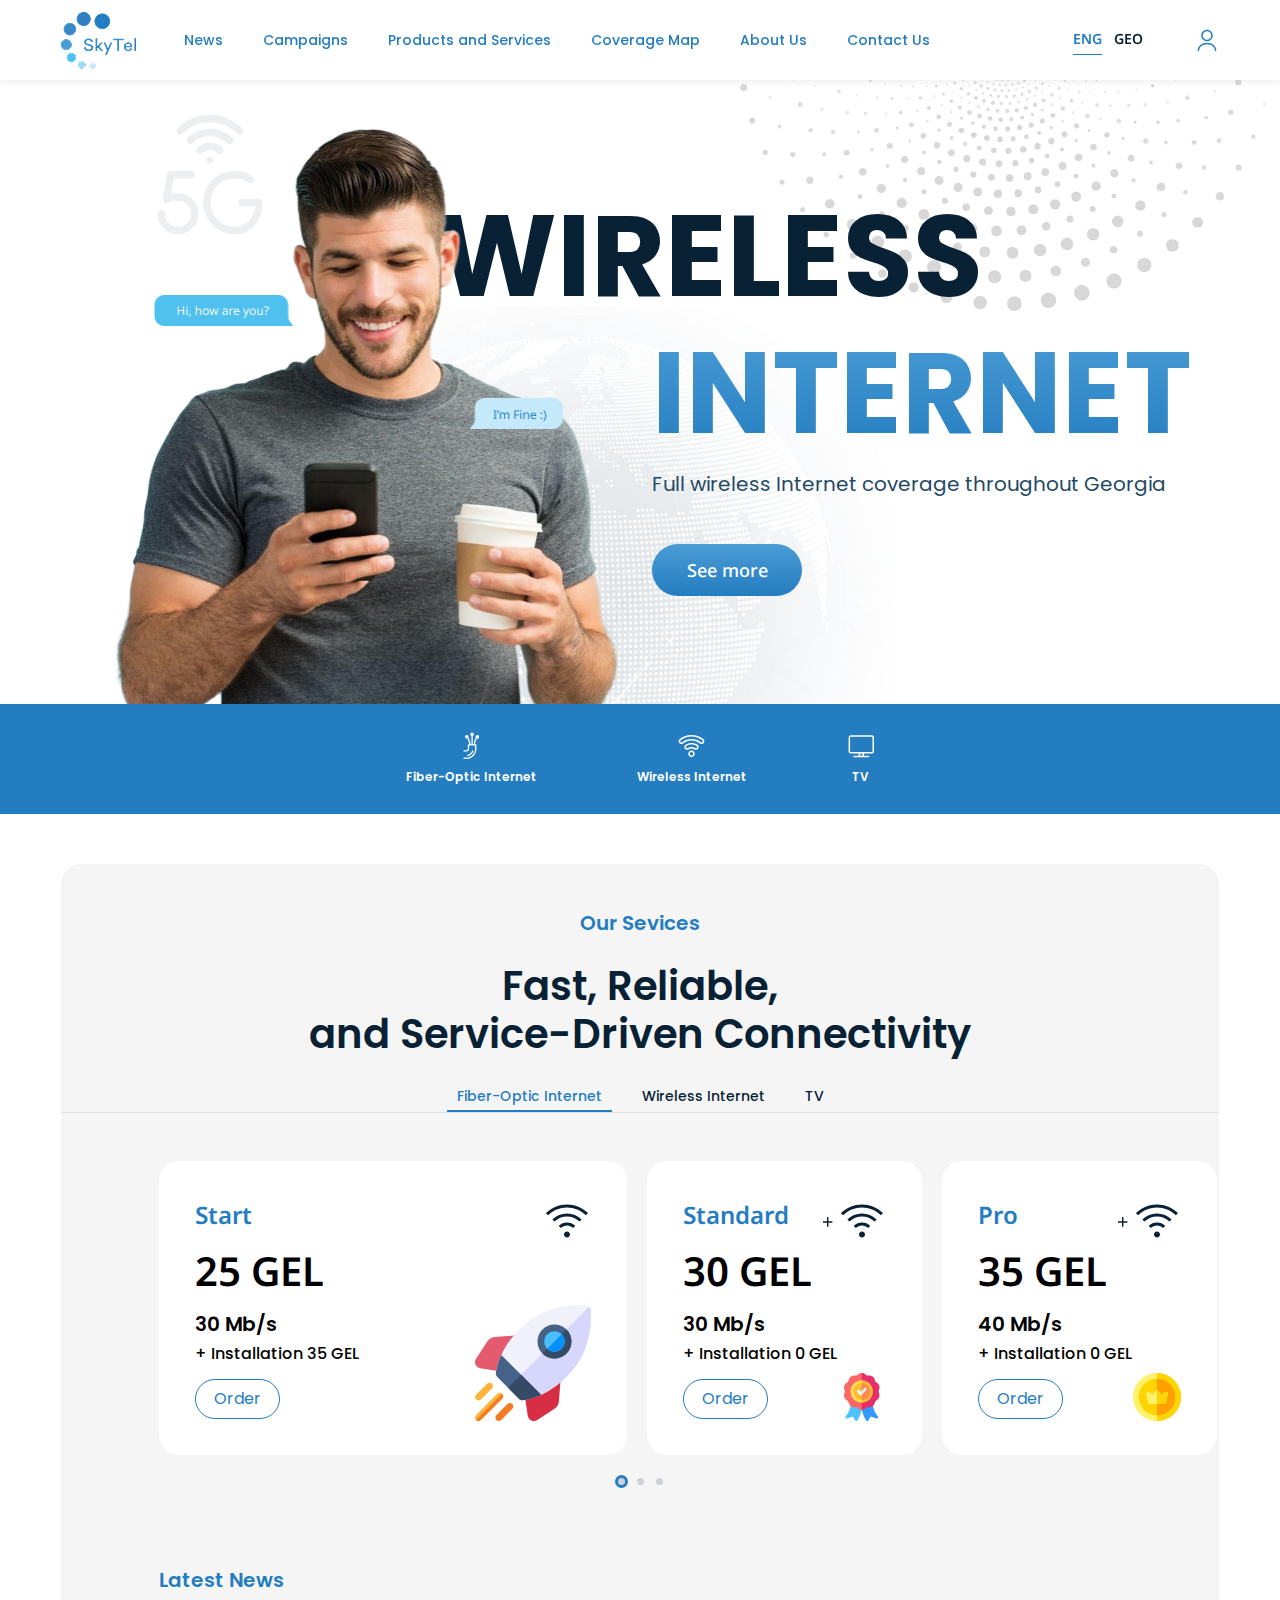
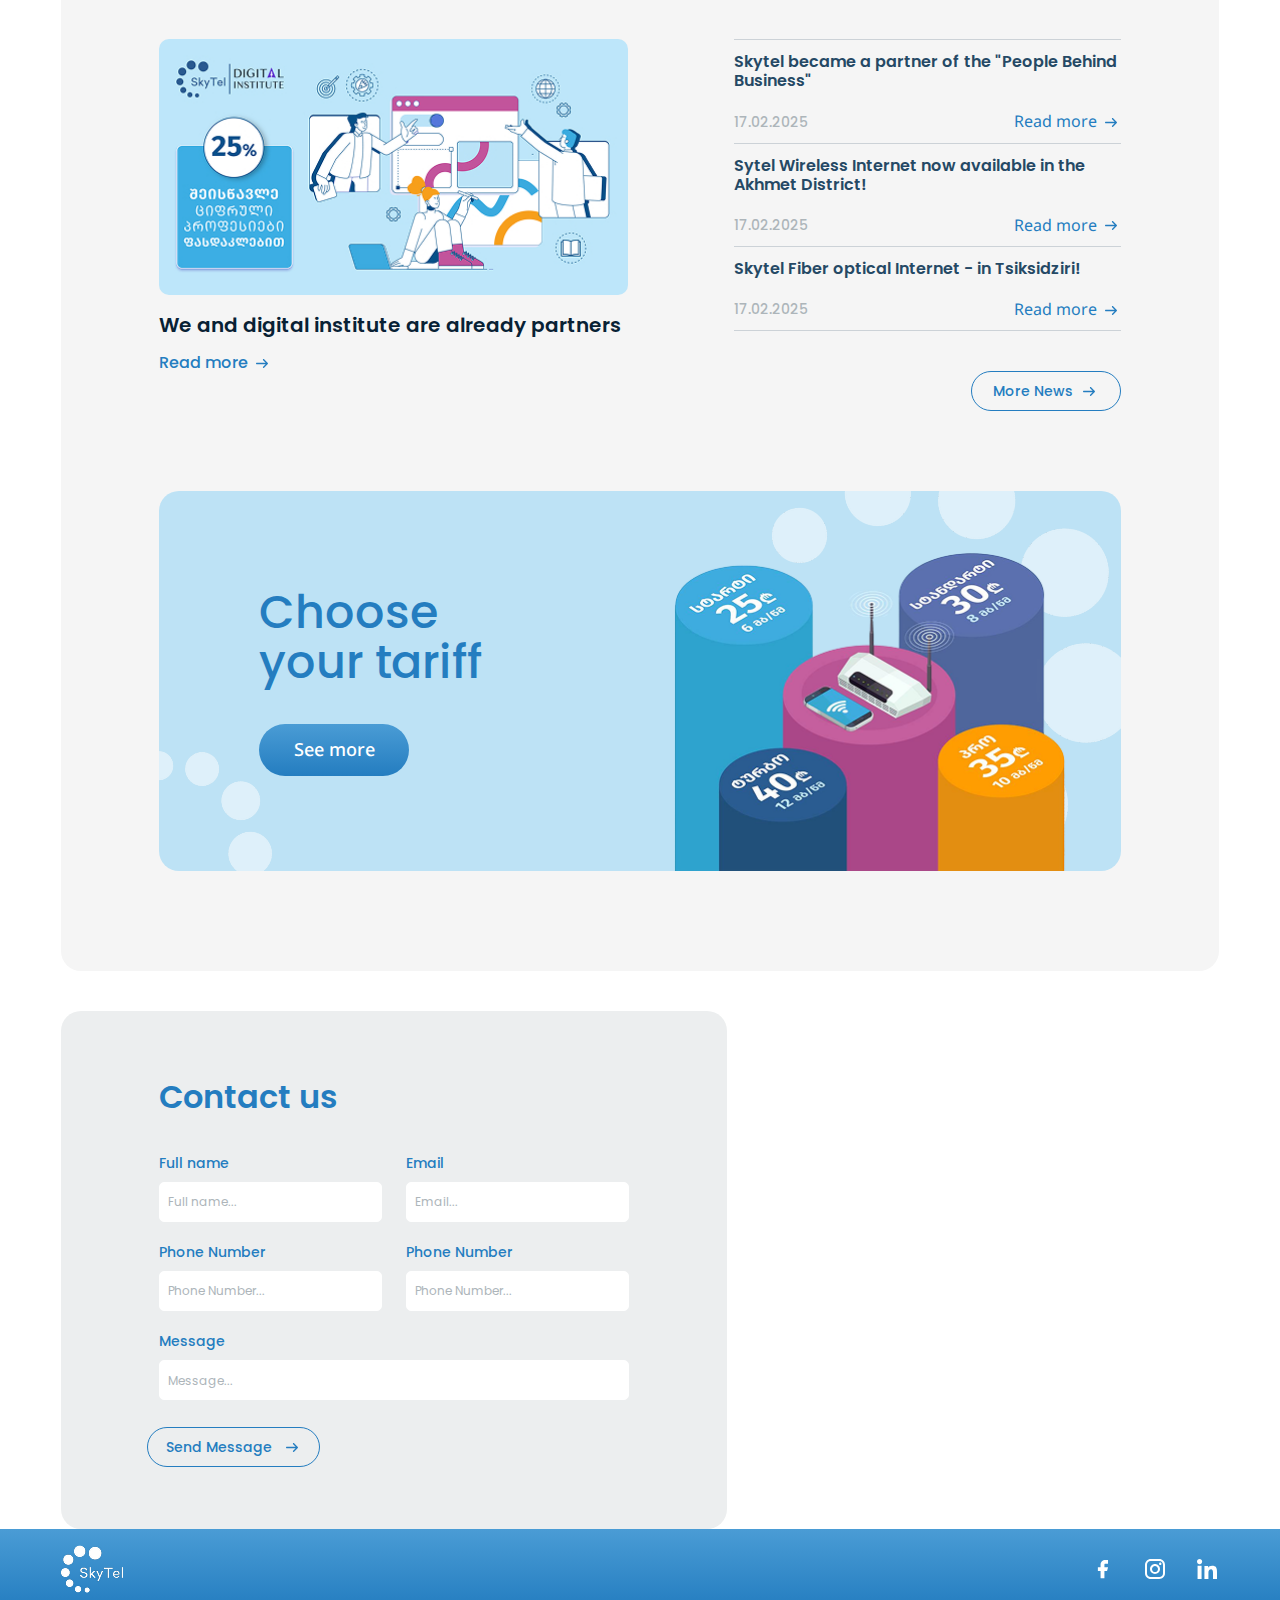
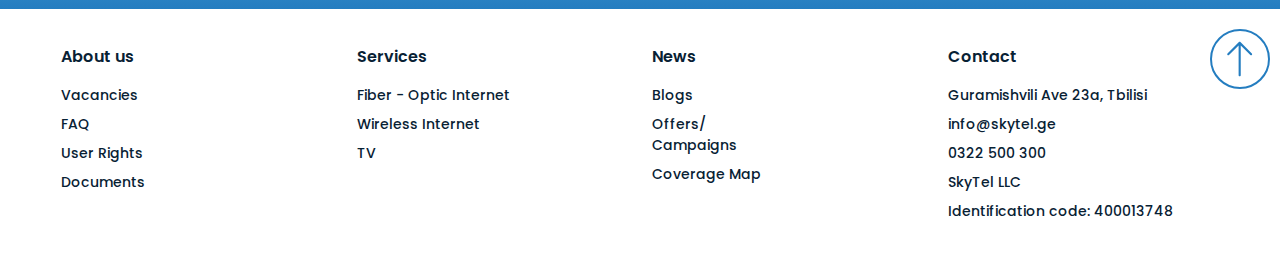
==== index.html @ 708d7d65 "Add files via upload" ====
<!DOCTYPE html>
<html lang="en">

<head>
    <meta charset="UTF-8">
    <meta http-equiv="X-UA-Compatible" content="IE=edge">
    <meta name="viewport" content="width=device-width, initial-scale=1.0">
    <title>Main</title>
    <link rel="icon" type="image/x-icon" href="favicon.png">
    <link rel="stylesheet" href="css/lib/bootstrap.min.css">
    <link rel="stylesheet" href="https://cdn.jsdelivr.net/npm/swiper@11/swiper-bundle.min.css" />
    <link rel="stylesheet" href="css/style.css">
</head>

<body>
    <header class="header">
        <div class="container">
            <div class="row g-0 align-items-center">
                <div class="header__logo">
                    <a href="#">
                        <img src="img/general/logo.png" alt="logo">
                    </a>
                </div>
                <div class="header__nav">
                    <ul>
                        <li><a href="#">News</a></li>
                        <li><a href="#">Campaigns</a></li>
                        <li><a href="#">Products and Services</a></li>
                        <li><a href="#">Coverage Map</a></li>
                        <li><a href="#">About Us</a></li>
                        <li><a href="#">Contact Us</a></li>
                    </ul>
                </div>
                <div class="header__rightsect">

                    <div class="header__language">
                        <ul>
                            <li class="active"><a href="#">ENG</a></li>
                            <li><a href="#">GEO</a></li>
                        </ul>
                    </div>
                    <div class="profile">
                        <button>
                            <img src="img/general/user-icon.svg" alt="">
                        </button>
                    </div>
                    <div class="header__burger">
                        <button class="burger burger2"><span></span></button>
                    </div>
                </div>
            </div>
        </div>
    </header>

    <main class="main">
        <section class="herosect">
            <div class="container">
                <div class="row align-items-center">
                    <div class="col-xl-6">
                        <div class="imgwrap">
                            <img class="el31" src="img/main/heroimg.png" alt="img">
                        </div>
                    </div>
                    <div class="col-xl-6">
                        <div class="herosect__descr">
                            <h1>
                                <span class="darktext">Wireless</span>
                                <span class="bluetext">Internet</span>
                            </h1>

                            <p>
                                Full wireless Internet coverage throughout Georgia
                            </p>
                            <a href="#">
                                See more
                            </a>
                        </div>
                    </div>
                </div>
            </div>

            <img class="el1" src="img/main/hero-bgel1.png" alt="img">
            <img class="el2" src="img/main/hero-bgel2.png" alt="img">
            <!-- <img class="el3" src="img/main/heroimg.png" alt="img"> -->
        </section>

        <div class="bluerowserv">
            <div class="container">
                <div class="d-flex flex-wrap justify-content-center">
                    <div class="bluerowserv__item">
                        <img src="img/main/ic1.svg" alt="icon">
                        <p>
                            Fiber-Optic Internet
                        </p>
                    </div>
                    <div class="bluerowserv__item">
                        <img src="img/main/ic2.svg" alt="icon">
                        <p>
                            Wireless Internet
                        </p>
                    </div>
                    <div class="bluerowserv__item">
                        <img src="img/main/ic3.svg" alt="icon">
                        <p>
                            TV
                        </p>
                    </div>
                </div>
            </div>
        </div>

        <section class="sectgroup">
            <div class="container">
                <div class="greysect">
                    <div class="ourservsect">
                        <div class="ourservsect__header">
                            <p class="sect-subtitle text-center">Our Sevices</p>
                            <h2 class="text-center">
                                Fast, Reliable,<br>
                                and Service-Driven Connectivity
                            </h2>
                        </div>
                        <div class="tabswrapper">
                            <ul class="nav nav-tabs" id="myTab" role="tablist">
                                <li class="nav-item" role="presentation">
                                    <button class="nav-link active" id="fiber-tab" data-bs-toggle="tab"
                                        data-bs-target="#fiber-tab-pane" type="button" role="tab"
                                        aria-controls="fiber-tab-pane" aria-selected="true">Fiber-Optic
                                        Internet</button>
                                </li>
                                <li class="nav-item" role="presentation">
                                    <button class="nav-link" id="wireless-tab" data-bs-toggle="tab"
                                        data-bs-target="#wireless-tab-pane" type="button" role="tab"
                                        aria-controls="wireless-tab-pane" aria-selected="false">Wireless
                                        Internet</button>
                                </li>
                                <li class="nav-item" role="presentation">
                                    <button class="nav-link" id="tv-tab" data-bs-toggle="tab"
                                        data-bs-target="#tv-tab-pane" type="button" role="tab"
                                        aria-controls="tv-tab-pane" aria-selected="false">TV</button>
                                </li>
                            </ul>
                            <div class="tab-content" id="myTabContent">
                                <div class="tab-pane fade show active" id="fiber-tab-pane" role="tabpanel"
                                    aria-labelledby="fiber-tab" tabindex="0">
                                    <div class="swiper mySwiper1 perviewauto">
                                        <div class="swiper-wrapper">
                                            <div class="swiper-slide large">
                                                <a href="#" class="srvslidewrap">
                                                    <p class="tar">Start</p>
                                                    <p class="title">25 GEL</p>
                                                    <p>
                                                        30 Mb/s
                                                        <span>+ Installation 35 GEL</span>
                                                    </p>
                                                    <span class="btn">
                                                        Order
                                                    </span>
                                                    <div class="ictop">
                                                        <img src="img/main/serv1.svg" alt="icon">
                                                    </div>
                                                    <div class="icbot">
                                                        <img src="img/main/serv3.svg" alt="icon">
                                                    </div>
                                                </a>
                                            </div>
                                            <div class="swiper-slide">
                                                <a href="#" class="srvslidewrap">
                                                    <p class="tar">Standard</p>
                                                    <p class="title">30 GEL</p>
                                                    <p>
                                                        30 Mb/s
                                                        <span>+ Installation 0 GEL</span>
                                                    </p>
                                                    <span class="btn">
                                                        Order
                                                    </span>
                                                    <div class="ictop">
                                                        <img src="img/main/serv2.svg" alt="icon">
                                                    </div>
                                                    <div class="icbot">
                                                        <img src="img/main/serv4.svg" alt="icon">
                                                    </div>
                                                </a>
                                            </div>
                                            <div class="swiper-slide">
                                                <a href="#" class="srvslidewrap">
                                                    <p class="tar">Pro</p>
                                                    <p class="title">35 GEL</p>
                                                    <p>
                                                        40 Mb/s
                                                        <span>+ Installation 0 GEL</span>
                                                    </p>
                                                    <span class="btn">
                                                        Order
                                                    </span>
                                                    <div class="ictop">
                                                        <img src="img/main/serv2.svg" alt="icon">
                                                    </div>
                                                    <div class="icbot">
                                                        <img src="img/main/serv5.svg" alt="icon">
                                                    </div>
                                                </a>
                                            </div>
                                            <div class="swiper-slide">
                                                <a href="#" class="srvslidewrap">
                                                    <p class="tar">Standard</p>
                                                    <p class="title">30 GEL</p>
                                                    <p>
                                                        30 Mb/s
                                                        <span>+ Installation 0 GEL</span>
                                                    </p>
                                                    <span class="btn">
                                                        Order
                                                    </span>
                                                    <div class="ictop">
                                                        <img src="img/main/serv2.svg" alt="icon">
                                                    </div>
                                                    <div class="icbot">
                                                        <img src="img/main/serv4.svg" alt="icon">
                                                    </div>
                                                </a>
                                            </div>
                                            <div class="swiper-slide">
                                                <a href="#" class="srvslidewrap">
                                                    <p class="tar">Pro</p>
                                                    <p class="title">35 GEL</p>
                                                    <p>
                                                        40 Mb/s
                                                        <span>+ Installation 0 GEL</span>
                                                    </p>
                                                    <span class="btn">
                                                        Order
                                                    </span>
                                                    <div class="ictop">
                                                        <img src="img/main/serv2.svg" alt="icon">
                                                    </div>
                                                    <div class="icbot">
                                                        <img src="img/main/serv5.svg" alt="icon">
                                                    </div>
                                                </a>
                                            </div>
                                        </div>
                                        <div class="swiper-pagination"></div>
                                    </div>
                                </div>
                                <div class="tab-pane fade" id="wireless-tab-pane" role="tabpanel"
                                    aria-labelledby="wireless-tab" tabindex="0">
                                    <div class="swiper mySwiper1 perviewauto">
                                        <div class="swiper-wrapper">
                                            <div class="swiper-slide large">
                                                <a href="#" class="srvslidewrap">
                                                    <p class="tar">Start</p>
                                                    <p class="title">25 GEL</p>
                                                    <p>
                                                        30 Mb/s
                                                        <span>+ Installation 35 GEL</span>
                                                    </p>
                                                    <span class="btn">
                                                        Order
                                                    </span>
                                                    <div class="ictop">
                                                        <img src="img/main/serv1.svg" alt="icon">
                                                    </div>
                                                    <div class="icbot">
                                                        <img src="img/main/serv3.svg" alt="icon">
                                                    </div>
                                                </a>
                                            </div>
                                            <div class="swiper-slide">
                                                <a href="#" class="srvslidewrap">
                                                    <p class="tar">Standard</p>
                                                    <p class="title">30 GEL</p>
                                                    <p>
                                                        30 Mb/s
                                                        <span>+ Installation 0 GEL</span>
                                                    </p>
                                                    <span class="btn">
                                                        Order
                                                    </span>
                                                    <div class="ictop">
                                                        <img src="img/main/serv2.svg" alt="icon">
                                                    </div>
                                                    <div class="icbot">
                                                        <img src="img/main/serv4.svg" alt="icon">
                                                    </div>
                                                </a>
                                            </div>
                                            <div class="swiper-slide">
                                                <a href="#" class="srvslidewrap">
                                                    <p class="tar">Pro</p>
                                                    <p class="title">35 GEL</p>
                                                    <p>
                                                        40 Mb/s
                                                        <span>+ Installation 0 GEL</span>
                                                    </p>
                                                    <span class="btn">
                                                        Order
                                                    </span>
                                                    <div class="ictop">
                                                        <img src="img/main/serv2.svg" alt="icon">
                                                    </div>
                                                    <div class="icbot">
                                                        <img src="img/main/serv5.svg" alt="icon">
                                                    </div>
                                                </a>
                                            </div>
                                            <div class="swiper-slide">
                                                <a href="#" class="srvslidewrap">
                                                    <p class="tar">Standard</p>
                                                    <p class="title">30 GEL</p>
                                                    <p>
                                                        30 Mb/s
                                                        <span>+ Installation 0 GEL</span>
                                                    </p>
                                                    <span class="btn">
                                                        Order
                                                    </span>
                                                    <div class="ictop">
                                                        <img src="img/main/serv2.svg" alt="icon">
                                                    </div>
                                                    <div class="icbot">
                                                        <img src="img/main/serv4.svg" alt="icon">
                                                    </div>
                                                </a>
                                            </div>
                                            <div class="swiper-slide">
                                                <a href="#" class="srvslidewrap">
                                                    <p class="tar">Pro</p>
                                                    <p class="title">35 GEL</p>
                                                    <p>
                                                        40 Mb/s
                                                        <span>+ Installation 0 GEL</span>
                                                    </p>
                                                    <span class="btn">
                                                        Order
                                                    </span>
                                                    <div class="ictop">
                                                        <img src="img/main/serv2.svg" alt="icon">
                                                    </div>
                                                    <div class="icbot">
                                                        <img src="img/main/serv5.svg" alt="icon">
                                                    </div>
                                                </a>
                                            </div>
                                        </div>
                                        <div class="swiper-pagination"></div>
                                    </div>
                                </div>
                                <div class="tab-pane fade" id="tv-tab-pane" role="tabpanel" aria-labelledby="tv-tab"
                                    tabindex="0">
                                    <div class="swiper mySwiper1 perviewauto">
                                        <div class="swiper-wrapper">
                                            <div class="swiper-slide large">
                                                <a href="#" class="srvslidewrap">
                                                    <p class="tar">Start</p>
                                                    <p class="title">25 GEL</p>
                                                    <p>
                                                        30 Mb/s
                                                        <span>+ Installation 35 GEL</span>
                                                    </p>
                                                    <span class="btn">
                                                        Order
                                                    </span>
                                                    <div class="ictop">
                                                        <img src="img/main/serv1.svg" alt="icon">
                                                    </div>
                                                    <div class="icbot">
                                                        <img src="img/main/serv3.svg" alt="icon">
                                                    </div>
                                                </a>
                                            </div>
                                            <div class="swiper-slide">
                                                <a href="#" class="srvslidewrap">
                                                    <p class="tar">Standard</p>
                                                    <p class="title">30 GEL</p>
                                                    <p>
                                                        30 Mb/s
                                                        <span>+ Installation 0 GEL</span>
                                                    </p>
                                                    <span class="btn">
                                                        Order
                                                    </span>
                                                    <div class="ictop">
                                                        <img src="img/main/serv2.svg" alt="icon">
                                                    </div>
                                                    <div class="icbot">
                                                        <img src="img/main/serv4.svg" alt="icon">
                                                    </div>
                                                </a>
                                            </div>
                                            <div class="swiper-slide">
                                                <a href="#" class="srvslidewrap">
                                                    <p class="tar">Pro</p>
                                                    <p class="title">35 GEL</p>
                                                    <p>
                                                        40 Mb/s
                                                        <span>+ Installation 0 GEL</span>
                                                    </p>
                                                    <span class="btn">
                                                        Order
                                                    </span>
                                                    <div class="ictop">
                                                        <img src="img/main/serv2.svg" alt="icon">
                                                    </div>
                                                    <div class="icbot">
                                                        <img src="img/main/serv5.svg" alt="icon">
                                                    </div>
                                                </a>
                                            </div>
                                            <div class="swiper-slide">
                                                <a href="#" class="srvslidewrap">
                                                    <p class="tar">Standard</p>
                                                    <p class="title">30 GEL</p>
                                                    <p>
                                                        30 Mb/s
                                                        <span>+ Installation 0 GEL</span>
                                                    </p>
                                                    <span class="btn">
                                                        Order
                                                    </span>
                                                    <div class="ictop">
                                                        <img src="img/main/serv2.svg" alt="icon">
                                                    </div>
                                                    <div class="icbot">
                                                        <img src="img/main/serv4.svg" alt="icon">
                                                    </div>
                                                </a>
                                            </div>
                                            <div class="swiper-slide">
                                                <a href="#" class="srvslidewrap">
                                                    <p class="tar">Pro</p>
                                                    <p class="title">35 GEL</p>
                                                    <p>
                                                        40 Mb/s
                                                        <span>+ Installation 0 GEL</span>
                                                    </p>
                                                    <span class="btn">
                                                        Order
                                                    </span>
                                                    <div class="ictop">
                                                        <img src="img/main/serv2.svg" alt="icon">
                                                    </div>
                                                    <div class="icbot">
                                                        <img src="img/main/serv5.svg" alt="icon">
                                                    </div>
                                                </a>
                                            </div>
                                        </div>
                                        <div class="swiper-pagination"></div>
                                    </div>
                                </div>
                            </div>
                        </div>
                    </div>

                    <div class="latest-news">
                        <p class="sect-subtitle">Latest News</p>
                        <div class="row">
                            <div class="col-xl-6">
                                <div class="latnewbig">
                                    <a href="#" class="imgwrap">
                                        <img src="img/main/img1.jpg" alt="img">
                                    </a>
                                    <div class="descr">
                                        <h5>We and digital institute are already partners</h5>
                                        <a href="#">
                                            Read more
                                            <img src="img/main/link-arrow.svg" alt="img">
                                        </a>
                                    </div>
                                </div>
                            </div>
                            <div class="col-xl-5 offset-xl-1">
                                <div class="latnewlist">
                                    <a href="#" class="latnewlist__item">
                                        <h6>
                                            Skytel became a partner of the "People Behind Business"
                                        </h6>
                                        <div class="latnewlist__itembott">
                                            <p>17.02.2025</p>
                                            <span>
                                                Read more
                                                <img src="img/main/link-arrow.svg" alt="img">
                                            </span>
                                        </div>
                                    </a>
                                    <a href="#" class="latnewlist__item">
                                        <h6>
                                            Sytel Wireless Internet now available in the Akhmet District!
                                        </h6>
                                        <div class="latnewlist__itembott">
                                            <p>17.02.2025</p>
                                            <span>
                                                Read more
                                                <img src="img/main/link-arrow.svg" alt="img">
                                            </span>
                                        </div>
                                    </a>
                                    <a href="#" class="latnewlist__item">
                                        <h6>
                                            Skytel Fiber optical Internet - in Tsiksidziri!
                                        </h6>
                                        <div class="latnewlist__itembott">
                                            <p>17.02.2025</p>
                                            <span>
                                                Read more
                                                <img src="img/main/link-arrow.svg" alt="img">
                                            </span>
                                        </div>
                                    </a>
                                </div>
                                <div class="text-end">
                                    <a href="#" class="moremews">
                                        More News
                                        <img src="img/main/link-arrow.svg" alt="img">
                                    </a>
                                </div>
                            </div>
                        </div>
                    </div>

                    <div class="chooseyourtariff">
                        <div class="chooseyourtariff-wrap">
                            <div class="row">
                                <div class="col-xl-6">
                                    <div class="chooseyourtariff__descr">
                                        <h2>
                                            Choose <br>
                                            your tariff
                                        </h2>
                                        <a href="#">See more</a>
                                    </div>
                                </div>
                            </div>


                            <img class="bgel1" src="img/main/bgel1.png" alt="img">
                            <img class="bgel2" src="img/main/bgel2.png" alt="img">
                            <img class="bgel3" src="img/main/img2.png" alt="img">
                        </div>
                    </div>
                </div>
            </div>
        </section>

        <section class="contactsection">
            <div class="container">
                <div class="row">
                    <div class="col-xl-7">
                        <div class="contactsection__form">
                            <p class="title">Contact us</p>
                            <form action="#">
                                <div class="row">
                                    <div class="col-lg-6">
                                        <div class="inputfield">
                                            <label for="name">Full name</label>
                                            <input type="text" placeholder="Full name..." id="name">
                                        </div>
                                    </div>
                                    <div class="col-lg-6">
                                        <div class="inputfield">
                                            <label for="email">Email</label>
                                            <input type="email" placeholder="Email..." id="email">
                                        </div>
                                    </div>
                                    <div class="col-lg-6">
                                        <div class="inputfield">
                                            <label for="tel">Phone Number</label>
                                            <input type="number" placeholder="Phone Number..." id="tel">
                                        </div>
                                    </div>
                                    <div class="col-lg-6">
                                        <div class="inputfield">
                                            <label for="tel1">Phone Number</label>
                                            <input type="number" placeholder="Phone Number..." id="tel1">
                                        </div>
                                    </div>
                                    <div class="col-12">
                                        <div class="inputfield">
                                            <label for="message">Message</label>
                                            <textarea id="message" placeholder="Message..."></textarea>
                                        </div>
                                    </div>
                                    <button type="submit" class="submbtn">
                                        Send Message
                                        <img src="img/main/link-arrow.svg" alt="img">
                                    </button>
                                </div>
                            </form>
                        </div>
                    </div>
                    <div class="col-xl-4 offset-xl-1"></div>
                </div>
            </div>
        </section>
    </main>

    <footer class="footer">
        <div class="footer__topline">
            <div class="container">
                <div class="d-flex">
                    <a href="#" class="footer__logo"><img src="img/general/footer-logo.png" alt="logo"></a>
                    <ul>
                        <li>
                            <a href="#" target="_blank">
                                <svg xmlns="http://www.w3.org/2000/svg" width="24" height="25" viewBox="0 0 24 25"
                                    fill="none">
                                    <path
                                        d="M14.2 2.92969C12.9734 2.92969 11.797 3.41696 10.9296 4.28432C10.0623 5.15167 9.575 6.32806 9.575 7.55469V10.1297H7.1C6.976 10.1297 6.875 10.2297 6.875 10.3547V13.7547C6.875 13.8787 6.975 13.9797 7.1 13.9797H9.575V20.9547C9.575 21.0787 9.675 21.1797 9.8 21.1797H13.2C13.324 21.1797 13.425 21.0797 13.425 20.9547V13.9797H15.922C16.025 13.9797 16.115 13.9097 16.14 13.8097L16.99 10.4097C16.9984 10.3765 16.9991 10.3419 16.992 10.3084C16.985 10.2749 16.9704 10.2435 16.9494 10.2165C16.9283 10.1895 16.9014 10.1676 16.8707 10.1526C16.84 10.1375 16.8062 10.1297 16.772 10.1297H13.425V7.55469C13.425 7.45291 13.445 7.35214 13.484 7.25811C13.5229 7.16408 13.58 7.07864 13.652 7.00668C13.724 6.93471 13.8094 6.87763 13.9034 6.83868C13.9974 6.79973 14.0982 6.77969 14.2 6.77969H16.8C16.924 6.77969 17.025 6.67969 17.025 6.55469V3.15469C17.025 3.03069 16.925 2.92969 16.8 2.92969H14.2Z"
                                        fill="white" />
                                </svg>
                            </a>
                        </li>
                        <li>
                            <a href="#" target="_blank">
                                <svg xmlns="http://www.w3.org/2000/svg" width="24" height="25" viewBox="0 0 24 25"
                                    fill="none">
                                    <path
                                        d="M7.8 2.05469H16.2C19.4 2.05469 22 4.65469 22 7.85469V16.2547C22 17.7929 21.3889 19.2682 20.3012 20.3559C19.2135 21.4436 17.7383 22.0547 16.2 22.0547H7.8C4.6 22.0547 2 19.4547 2 16.2547V7.85469C2 6.31643 2.61107 4.84118 3.69878 3.75347C4.78649 2.66576 6.26174 2.05469 7.8 2.05469ZM7.6 4.05469C6.64522 4.05469 5.72955 4.43397 5.05442 5.1091C4.37928 5.78423 4 6.69991 4 7.65469V16.4547C4 18.4447 5.61 20.0547 7.6 20.0547H16.4C17.3548 20.0547 18.2705 19.6754 18.9456 19.0003C19.6207 18.3251 20 17.4095 20 16.4547V7.65469C20 5.66469 18.39 4.05469 16.4 4.05469H7.6ZM17.25 5.55469C17.5815 5.55469 17.8995 5.68638 18.1339 5.9208C18.3683 6.15522 18.5 6.47317 18.5 6.80469C18.5 7.13621 18.3683 7.45415 18.1339 7.68857C17.8995 7.92299 17.5815 8.05469 17.25 8.05469C16.9185 8.05469 16.6005 7.92299 16.3661 7.68857C16.1317 7.45415 16 7.13621 16 6.80469C16 6.47317 16.1317 6.15522 16.3661 5.9208C16.6005 5.68638 16.9185 5.55469 17.25 5.55469ZM12 7.05469C13.3261 7.05469 14.5979 7.58147 15.5355 8.51915C16.4732 9.45684 17 10.7286 17 12.0547C17 13.3808 16.4732 14.6525 15.5355 15.5902C14.5979 16.5279 13.3261 17.0547 12 17.0547C10.6739 17.0547 9.40215 16.5279 8.46447 15.5902C7.52678 14.6525 7 13.3808 7 12.0547C7 10.7286 7.52678 9.45684 8.46447 8.51915C9.40215 7.58147 10.6739 7.05469 12 7.05469ZM12 9.05469C11.2044 9.05469 10.4413 9.37076 9.87868 9.93337C9.31607 10.496 9 11.259 9 12.0547C9 12.8503 9.31607 13.6134 9.87868 14.176C10.4413 14.7386 11.2044 15.0547 12 15.0547C12.7956 15.0547 13.5587 14.7386 14.1213 14.176C14.6839 13.6134 15 12.8503 15 12.0547C15 11.259 14.6839 10.496 14.1213 9.93337C13.5587 9.37076 12.7956 9.05469 12 9.05469Z"
                                        fill="white" />
                                </svg>
                            </a>
                        </li>
                        <li>
                            <a href="#" target="_blank">
                                <svg xmlns="http://www.w3.org/2000/svg" width="24" height="25" viewBox="0 0 24 25"
                                    fill="none">
                                    <path fill-rule="evenodd" clip-rule="evenodd"
                                        d="M9.429 9.02369H13.143V10.8737C13.678 9.80969 15.05 8.85369 17.111 8.85369C21.062 8.85369 22 10.9717 22 14.8577V22.0547H18V15.7427C18 13.5297 17.465 12.2817 16.103 12.2817C14.214 12.2817 13.429 13.6267 13.429 15.7417V22.0547H9.429V9.02369ZM2.57 21.8847H6.57V8.85369H2.57V21.8847ZM7.143 4.60469C7.14315 4.93996 7.07666 5.27192 6.94739 5.58128C6.81812 5.89063 6.62865 6.1712 6.39 6.40669C6.15064 6.64481 5.86671 6.83343 5.55442 6.96177C5.24214 7.09012 4.90763 7.15567 4.57 7.15469C3.8896 7.15316 3.23691 6.88497 2.752 6.40769C2.5143 6.17133 2.32553 5.89043 2.1965 5.58106C2.06746 5.27168 2.00069 4.9399 2 4.60469C2 3.92769 2.27 3.27969 2.753 2.80169C3.2367 2.32257 3.89018 2.05406 4.571 2.05469C5.253 2.05469 5.907 2.32369 6.39 2.80169C6.873 3.27969 7.143 3.92769 7.143 4.60469Z"
                                        fill="white" />
                                </svg>
                            </a>
                        </li>
                    </ul>
                </div>
            </div>
        </div>
        <div class="footer__content">
            <div class="container">
                <div class="row">
                    <div class="col-lg-3 col-md-3 col-sm-6 col-6">
                        <div class="footer__list">
                            <p class="title">About us</p>
                            <ul>
                                <li><a href="#">Vacancies</a></li>
                                <li><a href="#">FAQ</a></li>
                                <li><a href="#">User Rights</a></li>
                                <li><a href="#">Documents</a></li>
                            </ul>
                        </div>
                    </div>
                    <div class="col-lg-3 col-md-3 col-sm-6 col-6">
                        <div class="footer__list">
                            <p class="title">Services</p>
                            <ul>
                                <li><a href="#">Fiber - Optic Internet</a></li>
                                <li><a href="#">Wireless Internet</a></li>
                                <li><a href="#">TV</a></li>
                            </ul>
                        </div>
                    </div>
                    <div class="col-lg-3 col-md-3 col-sm-6 col-6">
                        <div class="footer__list">
                            <p class="title">News</p>
                            <ul>
                                <li><a href="#">Blogs</a></li>
                                <li><a href="#">Offers/<br>Campaigns</a></li>
                                <li><a href="#">Coverage Map</a></li>
                            </ul>
                        </div>
                    </div>
                    <div class="col-lg-3 col-md-3 col-sm-6 col-6">
                        <div class="footer__list">
                            <p class="title">Contact</p>
                            <ul>
                                <li><a href="#">Guramishvili Ave 23a, Tbilisi</a></li>
                                <li><a href="mailto:info@skytel.ge">info@skytel.ge</a></li>
                                <li><a href="tel:0322 500 300">0322 500 300</a></li>
                                <li>SkyTel LLC</li>
                                <li>Identification code: 400013748</li>
                            </ul>
                        </div>
                    </div>
                </div>
            </div>
        </div>

        <button class="totop">
            <svg xmlns="http://www.w3.org/2000/svg" width="60" height="60" viewBox="0 0 60 60" fill="none">
                <rect x="1" y="1" width="58" height="58" rx="29" fill="white" />
                <rect class="border" x="1" y="1" width="58" height="58" rx="29" stroke="#247DC0" stroke-width="2" />
                <path
                    d="M30.4305 13.0752L41.8658 24.5105C42.2816 24.9262 42.2816 25.6004 41.8658 26.0162C41.45 26.432 40.7759 26.432 40.3601 26.0162L30.7425 16.3986L30.7424 46.1719C30.7424 46.466 30.6233 46.7321 30.4306 46.9248C30.2379 47.1175 29.9717 47.2366 29.6777 47.2367C29.0896 47.2367 28.6129 46.76 28.6129 46.1719L28.613 16.3984L18.9952 26.0162C18.5794 26.432 17.9053 26.432 17.4895 26.0162C17.0737 25.6004 17.0737 24.9263 17.4895 24.5105L28.9248 13.0752C29.3406 12.6594 30.0148 12.6594 30.4305 13.0752Z"
                    fill="#247DC0" />
            </svg>
        </button>
    </footer>
</body>

<script src="js/lib/jquery.js"></script>
<script src="js/lib/bootstrap.min.js"></script>
<script src="https://cdn.jsdelivr.net/npm/swiper@11/swiper-bundle.min.js"></script>
<script src="js/main.js"></script>

</html>
---- css/style.css ----
@import url("https://fonts.googleapis.com/css2?family=Noto+Sans+Georgian:wght@100..900&family=Poppins:ital,wght@0,100;0,200;0,300;0,400;0,500;0,600;0,700;0,800;0,900;1,100;1,200;1,300;1,400;1,500;1,600;1,700;1,800;1,900&display=swap");@media (min-width:1200px){.container{max-width:1182px}}body *{font-family:"Poppins",sans-serif}body{background:#F5F5F5}body.hidden{overflow:hidden}main.main{padding-top:80px}a{text-decoration:none}button{padding:0;background:transparent;border:none}h6{color:#254965;font-size:16px;font-weight:600}h4{font-size:26px;font-weight:500;color:#247DC0}.bluebtn{background:#247DC0;border:1px solid #247DC0;color:#fff;font-weight:500;font-size:16px;font-family:"Noto Sans Georgian",sans-serif;min-height:40px;width:100%;border-radius:30px;display:-webkit-box;display:-ms-flexbox;display:flex;-webkit-box-align:center;-ms-flex-align:center;align-items:center;-webkit-box-pack:center;-ms-flex-pack:center;justify-content:center;text-align:center;-webkit-transition:0.3s;transition:0.3s}.bluebtn:hover{background:#FF6B17;border-color:#FF6B17;color:#fff}.whitebtn{background:#fff;border:1px solid #247DC0;color:#247DC0;font-weight:500;font-size:16px;font-family:"Noto Sans Georgian",sans-serif;min-height:40px;width:100%;border-radius:30px;display:-webkit-box;display:-ms-flexbox;display:flex;-webkit-box-align:center;-ms-flex-align:center;align-items:center;-webkit-box-pack:center;-ms-flex-pack:center;justify-content:center;text-align:center;-webkit-transition:0.3s;transition:0.3s}.whitebtn:hover{color:#fff;background:#247DC0}@media (max-width:575.8px){main.main{padding-top:60px}}input::-webkit-inner-spin-button,input::-webkit-outer-spin-button{-webkit-appearance:none;margin:0}input[type=number]{-moz-appearance:textfield}.herosect{height:624px;background:#fff;position:relative;overflow:hidden;display:-webkit-box;display:-ms-flexbox;display:flex;-webkit-box-align:center;-ms-flex-align:center;align-items:center}.herosect .el1{position:absolute;right:0;top:0;width:46%}.herosect .el2{position:absolute;bottom:0;left:20%;width:50%}.herosect .imgwrap{position:relative;z-index:3;height:624px;display:-webkit-box;display:-ms-flexbox;display:flex;-webkit-box-align:end;-ms-flex-align:end;align-items:flex-end;-webkit-box-pack:end;-ms-flex-pack:end;justify-content:flex-end}.herosect .imgwrap .el31{height:624px}.herosect__descr{position:relative;z-index:2}.herosect__descr h1{font-size:114px;font-weight:700;text-transform:uppercase}.herosect__descr h1 span{display:block}.herosect__descr h1 span.darktext{margin-left:-38%;color:#082134}.herosect__descr h1 span.bluetext{background:-webkit-gradient(linear,left top,left bottom,from(#4A9CD5),to(#247DC0));background:linear-gradient(#4A9CD5,#247DC0);-webkit-background-clip:text;-webkit-text-fill-color:transparent}.herosect__descr p{margin-bottom:45px;font-size:20px;color:#254965}.herosect__descr a{color:#fff;font-size:18px;font-weight:500;line-height:120%;font-family:"Noto Sans Georgian",sans-serif;display:-webkit-inline-box;display:-ms-inline-flexbox;display:inline-flex;-webkit-box-align:center;-ms-flex-align:center;align-items:center;-webkit-box-pack:center;-ms-flex-pack:center;justify-content:center;text-align:center;min-height:52px;border-radius:28px;background:-webkit-gradient(linear,left top,left bottom,from(#4A9CD5),to(#247DC0));background:linear-gradient(#4A9CD5,#247DC0);min-width:150px;padding:5px 10px}.bluerowserv{height:110px;background:#247DC0;display:-webkit-box;display:-ms-flexbox;display:flex;-webkit-box-align:center;-ms-flex-align:center;align-items:center;-webkit-box-pack:center;-ms-flex-pack:center;justify-content:center}.bluerowserv__item{margin:0 50px;text-align:center}.bluerowserv__item img{height:28px;margin-bottom:8px}.bluerowserv__item p{text-align:center;color:#fff;font-size:12px;font-weight:600;color:#fff;margin:0}.sectgroup{padding:50px 0 40px;background:#fff}.greysect{background:#F5F5F5;border-radius:20px;padding:44px 0 100px}.greysect h2{margin-bottom:23px;font-size:40px;font-weight:600;color:#082134}.tabswrapper .nav-tabs{-webkit-box-pack:center;-ms-flex-pack:center;justify-content:center;margin-bottom:48px}.tabswrapper .nav-tabs .nav-link{padding:0;margin:0 10px;border:none;background:transparent;color:#082134;font-size:14px;font-weight:500;padding:5px 10px;position:relative}.tabswrapper .nav-tabs .nav-link:after{content:"";display:block;background:#247DC0;height:2px;width:0;-webkit-transition:0.3s;transition:0.3s;position:absolute;left:0;right:0;margin:0 auto;bottom:0}.tabswrapper .nav-tabs .nav-link.active{color:#247DC0}.tabswrapper .nav-tabs .nav-link.active:after{width:100%}.tabswrapper .nav-tabs .nav-link:hover{color:#247DC0}.sect-subtitle{margin-bottom:24px;color:#247DC0;font-size:20px;font-weight:600}.ourservsect__header{padding:0 20px}.perviewauto .swiper-slide{width:275px}.perviewauto .swiper-slide.large{width:468px}.srvslidewrap{background:#fff;border-radius:20px;display:block;padding:36px;position:relative}.srvslidewrap .tar{margin-bottom:8px;color:#247DC0;font-size:24px;font-weight:600;font-family:"Noto Sans Georgian",sans-serif;padding-right:60px}.srvslidewrap .title{font-family:"Noto Sans Georgian",sans-serif;font-size:40px;font-weight:600;color:#000;margin-bottom:8px}.srvslidewrap p{color:#000;font-size:20px;font-weight:600}.srvslidewrap p span{display:block;margin-top:5px;font-size:16px;font-weight:500;line-height:120%}.srvslidewrap .btn{color:#247DC0;height:40px;width:85px;padding:5px 10px;display:-webkit-box;display:-ms-flexbox;display:flex;-webkit-box-align:center;-ms-flex-align:center;align-items:center;-webkit-box-pack:center;-ms-flex-pack:center;justify-content:center;border-radius:30px;border:1px solid #247DC0}.srvslidewrap .ictop{position:absolute;max-width:64px;top:36px;right:36px}.srvslidewrap .icbot{position:absolute;bottom:34px;right:36px;max-width:48px}.swiper-slide.large .icbot{position:absolute;bottom:34px;right:36px;max-width:116px;width:100%}.swiper-slide.large .srvslidewrap p{padding-right:120px}.mySwiper1{padding-bottom:40px}.swiper-pagination{bottom:0!important;top:initial!important}.swiper-pagination .swiper-pagination-bullet{width:13px;height:13px;background:#CCD2D7;opacity:1;-webkit-transition:0.3s;transition:0.3s;border:3px solid #F5F5F5;margin:0 3px!important}.swiper-pagination .swiper-pagination-bullet.swiper-pagination-bullet-active{width:13px;height:13px;border:3px solid #247DC0}.ourservsect{padding-bottom:20px}.latest-news{padding:50px 98px 80px 98px}.latest-news .sect-subtitle{margin-bottom:44px}.latest-news .moremews{border:1px solid #247DC0;height:40px;display:-webkit-inline-box;display:-ms-inline-flexbox;display:inline-flex;-webkit-box-align:center;-ms-flex-align:center;align-items:center;-webkit-box-pack:center;-ms-flex-pack:center;justify-content:center;margin-top:40px;border-radius:30px;width:150px;color:#247DC0;font-size:14px;font-weight:500}.latest-news .moremews img{margin-left:6px}.latnewbig .imgwrap{display:block;position:relative;overflow:hidden;border-radius:10px;height:256px;margin-bottom:18px}.latnewbig .imgwrap img{width:100%;height:100%;-o-object-fit:cover;object-fit:cover;-o-object-position:50% 50%;object-position:50% 50%}.latnewbig .descr h5{color:#082134;font-size:20px;font-weight:600;margin-bottom:14px}.latnewbig .descr a{color:#247DC0;font-weight:500;font-size:16px;line-height:120%;padding-right:24px;position:relative}.latnewbig .descr a img{width:20px;position:absolute;right:0;top:50%;-webkit-transform:translateY(-50%);transform:translateY(-50%)}.latnewlist__item{display:block;border-top:1px solid #CCD2D7;padding:12px 0 10px}.latnewlist__item:last-child{border-bottom:1px solid #CCD2D7}.latnewlist__item h6{color:#254965;font-size:16px;font-weight:600;margin-bottom:21px}.latnewlist__item .latnewlist__itembott{display:-webkit-box;display:-ms-flexbox;display:flex;-webkit-box-align:center;-ms-flex-align:center;align-items:center;-webkit-box-pack:justify;-ms-flex-pack:justify;justify-content:space-between}.latnewlist__item .latnewlist__itembott p,.latnewlist__item .latnewlist__itembott span{max-width:49%;margin:0}.latnewlist__item .latnewlist__itembott p{color:#ADB5BA;font-size:14px;font-weight:500}.latnewlist__item .latnewlist__itembott span{color:#247DC0;font-size:16px;line-height:120%;font-family:"Noto Sans Georgian",sans-serif;padding-right:24px;position:relative}.latnewlist__item .latnewlist__itembott span img{width:20px;position:absolute;right:0;top:50%;-webkit-transform:translateY(-50%);transform:translateY(-50%)}.chooseyourtariff{padding:0 98px}.chooseyourtariff-wrap{position:relative;overflow:hidden;background:#BDE2F5;height:380px;border-radius:20px}.chooseyourtariff-wrap .bgel1{position:absolute;left:0;bottom:0}.chooseyourtariff-wrap .bgel2{position:absolute;right:0;top:0}.chooseyourtariff-wrap .bgel3{max-width:428px;position:absolute;right:39px;bottom:0}.chooseyourtariff-wrap .row{height:100%;-webkit-box-align:center;-ms-flex-align:center;align-items:center}.chooseyourtariff__descr{padding-left:100px}.chooseyourtariff__descr h2{color:#247DC0;margin-bottom:36px;font-size:46px;line-height:110%;font-weight:500}.chooseyourtariff__descr a{color:#fff;font-size:18px;font-weight:500;line-height:120%;font-family:"Noto Sans Georgian",sans-serif;display:-webkit-inline-box;display:-ms-inline-flexbox;display:inline-flex;-webkit-box-align:center;-ms-flex-align:center;align-items:center;-webkit-box-pack:center;-ms-flex-pack:center;justify-content:center;text-align:center;min-height:52px;border-radius:28px;background:-webkit-gradient(linear,left top,left bottom,from(#4A9CD5),to(#247DC0));background:linear-gradient(#4A9CD5,#247DC0);min-width:150px;padding:5px 10px}.contactsection{background:#fff}.contactsection__form{border-radius:20px;background:#ECEEEF;padding:62px 98px}.contactsection__form .title{margin-bottom:32px;color:#247DC0;font-size:32px;font-weight:600}.inputfield{margin-bottom:20px}.inputfield label{display:block;cursor:pointer;margin-bottom:8px;color:#247DC0;font-size:14px;font-weight:500}.inputfield input,.inputfield textarea{width:100%;height:40px;padding-left:8px;border-radius:5px;background:#fff;border:1px solid #fff;font-size:12px;outline:none}.inputfield input::-webkit-input-placeholder,.inputfield textarea::-webkit-input-placeholder{color:#ADB5BA}.inputfield input::-moz-placeholder,.inputfield textarea::-moz-placeholder{color:#ADB5BA}.inputfield input:-ms-input-placeholder,.inputfield textarea:-ms-input-placeholder{color:#ADB5BA}.inputfield input::-ms-input-placeholder,.inputfield textarea::-ms-input-placeholder{color:#ADB5BA}.inputfield input::placeholder,.inputfield textarea::placeholder{color:#ADB5BA}.inputfield textarea{resize:none;height:40px;padding-top:11px}.submbtn{width:173px;height:40px;display:-webkit-inline-box;display:-ms-inline-flexbox;display:inline-flex;-webkit-box-align:center;-ms-flex-align:center;align-items:center;-webkit-box-pack:center;-ms-flex-pack:center;justify-content:center;color:#247DC0;border:1px solid #247DC0;border-radius:30px;font-size:14px;font-weight:500}.submbtn img{width:20px;margin-left:10px}.userarea-section{padding:40px 0}.offersect{border:1px solid #ECEEEF;border-radius:20px;background:#fff}.offersect__header{min-height:56px;display:-webkit-box;display:-ms-flexbox;display:flex;-webkit-box-align:center;-ms-flex-align:center;align-items:center;padding:5px 32px;border-bottom:1px solid #ECEEEF}.offersect__header h6,.offersect__header p{width:100%;max-width:50%;-webkit-box-flex:0;-ms-flex:0 0 50%;flex:0 0 50%;margin:0}.offersect__header h6{color:#247DC0;font-size:16px;font-weight:600}.offersect__header p{color:#254965;font-size:12px;font-weight:500;text-overflow:ellipsis;overflow:hidden;white-space:nowrap}.offersect__body{padding:32px;display:-webkit-box;display:-ms-flexbox;display:flex;-ms-flex-wrap:wrap;flex-wrap:wrap;-webkit-box-align:center;-ms-flex-align:center;align-items:center}.offersect__body-l{width:100%;max-width:62%;-webkit-box-flex:0;-ms-flex:0 0 62%;flex:0 0 62%}.offersect__body-r{width:100%;max-width:38%;-webkit-box-flex:0;-ms-flex:0 0 38%;flex:0 0 38%}.offer-serv{width:100%;max-width:360px;border-radius:20px;border:1px solid #ADB5BA;margin-bottom:16px;padding:30px;position:relative;display:-webkit-box;display:-ms-flexbox;display:flex;-ms-flex-wrap:wrap;flex-wrap:wrap;-webkit-transition:0.5s;transition:0.5s}.offer-serv:hover{border-color:#FF6B17;-webkit-box-shadow:0 4px 10px rgba(0,0,0,0.1);box-shadow:0 4px 10px rgba(0,0,0,0.1)}.offer-serv .label{display:-webkit-inline-box;display:-ms-inline-flexbox;display:inline-flex;-webkit-box-align:center;-ms-flex-align:center;align-items:center;-webkit-box-pack:center;-ms-flex-pack:center;justify-content:center;min-height:30px;background:#FF6B17;color:#fff;font-size:12px;font-weight:600;padding:6px 14px;position:absolute;left:28px;top:-15px;border-radius:10px}.offer-serv:last-child{margin-bottom:0}.offer-serv .offer-serv__descr{width:100%;max-width:calc(100% - 100px);-webkit-box-flex:0;-ms-flex:0 0 calc(100% - 100px);flex:0 0 calc(100% - 100px)}.offer-serv .offer-serv__descr p{color:#000;margin:0 0 8px 0;font-weight:500;font-family:"Noto Sans Georgian",sans-serif}.offer-serv .offer-serv__descr p span{display:block;font-weight:600;font-size:20px}.offer-serv .offer-serv__descr p.title{margin-bottom:12px;color:#247DC0;font-size:24px;font-weight:600}.offer-serv .offer-serv__descr p:last-child{margin-bottom:0}.offer-serv .offer-serv__icons{width:100%;max-width:100px;-webkit-box-flex:0;-ms-flex:0 0 100px;flex:0 0 100px;display:-webkit-box;display:-ms-flexbox;display:flex;-webkit-box-orient:vertical;-webkit-box-direction:normal;-ms-flex-direction:column;flex-direction:column;-webkit-box-pack:justify;-ms-flex-pack:justify;justify-content:space-between;-webkit-box-align:end;-ms-flex-align:end;align-items:flex-end;padding-bottom:10px}.offer-serv .offer-serv__icons img{max-width:48px;display:inline-block}.offer-serv .offer-serv__icons p{margin:0;text-transform:uppercase;color:#247DC0;font-weight:600}.yourbalance{max-width:230px;text-align:center}.yourbalance h6{margin-bottom:16px}.yourbalance .balancebox{border:15px solid #ECEEEF;width:148px;height:148px;display:-webkit-inline-box;display:-ms-inline-flexbox;display:inline-flex;-webkit-box-align:center;-ms-flex-align:center;align-items:center;-webkit-box-pack:center;-ms-flex-pack:center;justify-content:center;border-radius:50%;margin-bottom:24px}.yourbalance .balancebox h4{margin:0}.yourbalance .balancebox h4 span{display:block;font-size:14px;text-transform:uppercase;line-height:150%}.yourbalance .bluebtn{margin-bottom:8px}.srvlist{display:-webkit-box;display:-ms-flexbox;display:flex;-webkit-box-orient:vertical;-webkit-box-direction:normal;-ms-flex-direction:column;flex-direction:column;-webkit-box-pack:justify;-ms-flex-pack:justify;justify-content:space-between;height:100%}.srv-item{min-height:86px;padding:10px 15px;display:-webkit-box;display:-ms-flexbox;display:flex;-webkit-box-align:center;-ms-flex-align:center;align-items:center;background:#fff;margin-bottom:19px;border-radius:15px;-webkit-transition:0.3s;transition:0.3s;border:1px solid #ECEEEF}.srv-item:last-child{margin-bottom:0}.srv-item:hover{background:#247DC0}.srv-item:hover .descr p{color:#fff}.srv-item:hover .imgwrap svg path{fill:#fff}.srv-item .imgwrap{width:100%;max-width:52px;-webkit-box-flex:0;-ms-flex:0 0 52px;flex:0 0 52px}.srv-item .imgwrap svg path{-webkit-transition:0.3s;transition:0.3s}.srv-item .descr{width:100%;max-width:calc(100% - 52px);-webkit-box-flex:0;-ms-flex:0 0 calc(100% - 52px);flex:0 0 calc(100% - 52px);padding-left:20px}.srv-item .descr .title{margin-bottom:4px;color:#247DC0;font-size:14px;font-weight:500}.srv-item .descr p{margin:0;color:#254965;font-size:14px;line-height:150%;-webkit-transition:0.3s;transition:0.3s}.userar__bottom{margin-top:40px;background:#fff;border:1px solid #ECEEEF;border-radius:20px;min-height:140px}.userar__bottom .linfwrap{padding:34px 32px;display:-webkit-box;display:-ms-flexbox;display:flex;-webkit-box-align:center;-ms-flex-align:center;align-items:center}.userar__bottom .linfwrap>p{width:100%;max-width:34%;-webkit-box-flex:0;-ms-flex:0 0 34%;flex:0 0 34%;margin:0;color:#254965;font-weight:600;font-size:14px}.userar__bottom .linfwrap .botservs{width:100%;max-width:66%;-webkit-box-flex:0;-ms-flex:0 0 66%;flex:0 0 66%;display:-webkit-box;display:-ms-flexbox;display:flex;-webkit-box-align:center;-ms-flex-align:center;align-items:center;-webkit-box-pack:justify;-ms-flex-pack:justify;justify-content:space-between}.userar__bottom .linfwrap .botservs .botserv{text-align:center;max-width:160px}.userar__bottom .linfwrap .botservs .botserv img{height:40px;margin-bottom:8px}.userar__bottom .linfwrap .botservs .botserv p{margin:0;color:#247DC0;font-weight:600;-webkit-transition:0.3s;transition:0.3s}.userar__bottom .linfwrap .botservs .botserv:hover p{color:#FF6B17}.questbox{border-left:1px solid #ECEEEF;padding-left:88px;display:-webkit-box;display:-ms-flexbox;display:flex;-webkit-box-align:center;-ms-flex-align:center;align-items:center;height:100%;position:relative}.questbox .title{margin-bottom:8px;color:#247DC0;font-size:14px;font-weight:500}.questbox p{font-size:12px;margin-bottom:8px;color:#ADB5BA}.questbox a{color:#247DC0;font-size:14px;font-weight:500;-webkit-transition:0.3s;transition:0.3s}.questbox a:hover{color:#FF6B17}.questbox .qimg{position:absolute;left:34px;top:38px}@media (max-width:1199.8px){.offersect__header{padding-left:15px;padding-right:15px}.offersect__body{padding:32px 15px}.offersect__body-l{max-width:55%;-webkit-box-flex:0;-ms-flex:0 0 55%;flex:0 0 55%}.offersect__body-r{max-width:45%;-webkit-box-flex:0;-ms-flex:0 0 45%;flex:0 0 45%;padding-left:20px}.offer-serv .offer-serv__descr p{margin-bottom:5px;font-size:14px}.offer-serv .offer-serv__descr p span{font-size:18px}.offer-serv .offer-serv__descr p.title{margin-bottom:8px}.srv-item{min-height:initial;margin-bottom:10px}}@media (max-width:991.8px){.offersect{margin-bottom:25px}.srvlist{-ms-flex-wrap:wrap;flex-wrap:wrap;-webkit-box-orient:initial;-webkit-box-direction:initial;-ms-flex-direction:initial;flex-direction:initial}.srvlist .srv-item{width:100%;max-width:calc(50% - 5px);-webkit-box-flex:0;-ms-flex:0 0 calc(50% - 5px);flex:0 0 calc(50% - 5px)}.questbox{border-top:1px solid #ECEEEF;border-left:none;padding-top:20px;padding-bottom:20px;padding-left:80px}.questbox .qimg{left:20px;top:20px}.userar__bottom .linfwrap .botservs .botserv p{font-size:14px}.userar__bottom .linfwrap .botservs .botserv{width:100%;max-width:140px}}@media (max-width:575.8px){.offersect__body-l,.offersect__body-r{max-width:100%;-webkit-box-flex:0;-ms-flex:0 0 100%;flex:0 0 100%}.offersect__body-l{margin-bottom:30px}.offersect__body-r{padding-left:0}.yourbalance{max-width:100%}.offer-serv{max-width:100%}.srvlist .srv-item,.userar__bottom .linfwrap .botservs{max-width:100%;-webkit-box-flex:0;-ms-flex:0 0 100%;flex:0 0 100%}.userar__bottom .linfwrap{padding:20px;-ms-flex-wrap:wrap;flex-wrap:wrap}.userar__bottom .linfwrap>p{max-width:100%;-webkit-box-flex:0;-ms-flex:0 0 100%;flex:0 0 100%;margin-bottom:20px}.userar__bottom .linfwrap .botservs{display:block}.userar__bottom .linfwrap .botservs .botserv{max-width:100%;-webkit-box-flex:0;-ms-flex:0 0 100%;flex:0 0 100%;display:-webkit-box;display:-ms-flexbox;display:flex;-ms-flex-wrap:wrap;flex-wrap:wrap;-webkit-box-align:center;-ms-flex-align:center;align-items:center;margin-bottom:15px}.userar__bottom .linfwrap .botservs .botserv:last-child{margin-bottom:0}.userar__bottom .linfwrap .botservs .botserv img{width:100%;max-width:40px;-webkit-box-flex:0;-ms-flex:0 0 40px;flex:0 0 40px;height:auto;margin:0}.userar__bottom .linfwrap .botservs .botserv p{width:100%;max-width:calc(100% - 40px);-webkit-box-flex:0;-ms-flex:0 0 calc(100% - 40px);flex:0 0 calc(100% - 40px);text-align:left;padding-left:30px}}@media (max-width:360.8px){.offer-serv{padding:24px 15px}.offer-serv .offer-serv__descr p.title{font-size:21px}}header.header{height:80px;display:-webkit-box;display:-ms-flexbox;display:flex;-webkit-box-align:center;-ms-flex-align:center;align-items:center;background:#fff;-webkit-box-shadow:0 0 10px rgba(0,0,0,0.1);box-shadow:0 0 10px rgba(0,0,0,0.1);position:fixed;left:0;top:0;width:100%;z-index:23}.header__logo{width:100%;max-width:123px;-webkit-box-flex:0;-ms-flex:0 0 123px;flex:0 0 123px}.header__logo img{max-width:75px;max-height:60px}.header__nav{width:100%;max-width:calc(100% - 269px);-webkit-box-flex:0;-ms-flex:0 0 calc(100% - 269px);flex:0 0 calc(100% - 269px)}.header__nav ul{margin:0;padding:0;list-style-type:none}.header__nav ul li{display:inline-block;vertical-align:middle;margin-right:36px}.header__nav ul li:last-child{margin-right:0}.header__nav ul li a{color:#247DC0;font-size:14px;font-weight:500;-webkit-transition:0.3s;transition:0.3s}.header__nav ul li a:hover{color:#FF6B17}.header__rightsect{width:100%;max-width:146px;-webkit-box-flex:0;-ms-flex:0 0 146px;flex:0 0 146px;display:-webkit-box;display:-ms-flexbox;display:flex;-webkit-box-pack:justify;-ms-flex-pack:justify;justify-content:space-between}.header__rightsect ul{list-style-type:none;margin:0;padding:0;width:70px;display:-webkit-box;display:-ms-flexbox;display:flex;-webkit-box-align:center;-ms-flex-align:center;align-items:center;-webkit-box-pack:justify;-ms-flex-pack:justify;justify-content:space-between}.header__rightsect ul li a{color:#082134;font-size:14px;font-weight:600;font-family:"Noto Sans Georgian",sans-serif;position:relative;-webkit-transition:0.3s;transition:0.3s}.header__rightsect ul li a:after{content:"";display:inline-block;height:1px;width:0;background:#247DC0;bottom:-7px;left:0;position:absolute;-webkit-transition:0.3s;transition:0.3s}.header__rightsect ul li a:hover{color:#FF6B17}.header__rightsect ul li.active a{color:#247DC0}.header__rightsect ul li.active a:after{width:100%}.header__rightsect ul li.active a:hover{color:#247DC0}.header__rightsect .profile button img{width:24px}.header__burger{display:none}@media (max-width:1199.8px){.header__nav ul li{margin-right:16px}.header__logo,.header__rightsect{max-width:120px;-webkit-box-flex:0;-ms-flex:0 0 120px;flex:0 0 120px}.header__nav{max-width:calc(100% - 240px);-webkit-box-flex:0;-ms-flex:0 0 calc(100% - 240px);flex:0 0 calc(100% - 240px)}}@media (max-width:991.8px){.header__burger{display:-webkit-inline-box;display:-ms-inline-flexbox;display:inline-flex;-webkit-box-align:center;-ms-flex-align:center;align-items:center;-webkit-box-pack:center;-ms-flex-pack:center;justify-content:center;width:44px;height:44px;border-radius:50%;vertical-align:middle}button.burger{display:inline-block;position:relative;padding:0;width:32px;height:20px;border:none;background:transparent;cursor:pointer}button.burger:focus{outline:none}button.burger.burger2 span,button.burger.burger2:after,button.burger.burger2:before{width:100%;height:2px;border-radius:100px;position:absolute;display:block;background:#0E4271;right:0}button.burger.burger2:after,button.burger.burger2:before{content:"";-webkit-transition:0.3s width 0.4s;transition:0.3s width 0.4s}button.burger.burger2:after{top:0px;left:0px;margin-top:0px}button.burger.burger2:before{bottom:0px;right:0px;margin-bottom:0px}button.burger.burger2 span{top:50%;margin-top:-1px;-webkit-transition:-webkit-transform 0.3s;transition:-webkit-transform 0.3s;transition:transform 0.3s;transition:transform 0.3s,-webkit-transform 0.3s}button.burger.burger2 span:before{content:"";background:#0E4271;width:100%;height:2px;border-radius:100px;position:absolute;left:0px;-webkit-transition:-webkit-transform 0.3s;transition:-webkit-transform 0.3s;transition:transform 0.3s;transition:transform 0.3s,-webkit-transform 0.3s}button.burger.burger2.on:after{-webkit-transition:all 0.2s;transition:all 0.2s;width:0%;left:0px}button.burger.burger2.on:before{-webkit-transition:all 0.2s;transition:all 0.2s;width:0%;right:0px}button.burger.burger2.on span{-webkit-transform:rotate(45deg);transform:rotate(45deg);-webkit-transition:0.3s -webkit-transform 0.4s;transition:0.3s -webkit-transform 0.4s;transition:0.3s transform 0.4s;transition:0.3s transform 0.4s,0.3s -webkit-transform 0.4s}button.burger.burger2.on span:before{-webkit-transform:rotate(-90deg);transform:rotate(-90deg);-webkit-transition:0.3s -webkit-transform 0.4s;transition:0.3s -webkit-transform 0.4s;transition:0.3s transform 0.4s;transition:0.3s transform 0.4s,0.3s -webkit-transform 0.4s}.header__nav{display:none}.header__rightsect{max-width:calc(100% - 120px);-webkit-box-flex:0;-ms-flex:0 0 calc(100% - 120px);flex:0 0 calc(100% - 120px);-webkit-box-pack:end;-ms-flex-pack:end;justify-content:flex-end;-webkit-box-align:center;-ms-flex-align:center;align-items:center}.header__rightsect ul li a:after{bottom:-2px}.header__rightsect ul{margin-right:20px}.header__rightsect .profile{margin-right:20px}.header__nav{display:block;position:fixed;left:0;bottom:0;width:100%;max-width:100%;height:calc(100vh - 80px);background:#fff;z-index:99;border-top:1px solid #247DC0;padding:40px;overflow:auto;-webkit-transition:0.5s;transition:0.5s;-webkit-transform:translateX(100%);transform:translateX(100%)}.header__nav.show{-webkit-transform:translateX(0);transform:translateX(0)}.header__nav ul li{margin:0 0 15px 0;display:block}.header__nav ul li a{font-size:16px}.footer__list{margin-bottom:30px}}@media (max-width:575.8px){header.header{height:60px}.header__logo img{max-height:44px}.header__nav{height:calc(100vh - 60px);padding:40px 20px}}.footer__topline{min-height:80px;display:-webkit-box;display:-ms-flexbox;display:flex;-webkit-box-align:center;-ms-flex-align:center;align-items:center;-webkit-box-pack:justify;-ms-flex-pack:justify;justify-content:space-between;background:-webkit-gradient(linear,left top,left bottom,from(#4A9CD5),to(#247DC0));background:linear-gradient(to bottom,#4A9CD5,#247DC0)}.footer__topline .d-flex{-webkit-box-pack:justify;-ms-flex-pack:justify;justify-content:space-between;-webkit-box-align:center;-ms-flex-align:center;align-items:center}.footer__topline ul{list-style-type:none;margin:0;padding:0}.footer__topline ul li{display:inline-block;vertical-align:middle;margin-right:24px}.footer__topline ul li:last-child{margin-right:0}.footer__topline ul li a svg{width:24px}.footer__topline ul li a svg path{-webkit-transition:0.3s;transition:0.3s}.footer__topline ul li a:hover svg path{fill:#FF6B17}.footer__topline .footer__logo a{max-width:62px}.footer__content{padding:36px 0 38px;background:#fff}.footer__content .footer__list p.title{margin-bottom:16px;color:#082134;font-size:16px;font-weight:600}.footer__content .footer__list ul{margin:0;padding:0;list-style-type:none}.footer__content .footer__list ul li{margin-bottom:8px;color:#082134;font-size:14px;font-weight:500}.footer__content .footer__list ul li:last-child{margin-bottom:0}.footer__content .footer__list ul li a{color:#082134;font-size:14px;font-weight:500;-webkit-transition:0.3s;transition:0.3s}.footer__content .footer__list ul li a:hover{color:#247DC0}footer.footer{position:relative}.totop{display:inline-block;width:60px;height:60px;position:absolute;right:0;top:116px;right:7%}.totop svg{width:100%}.totop svg path,.totop svg rect{-webkit-transition:0.3s;transition:0.3s}.totop:hover svg path{fill:#FF6B17}.totop:hover svg rect.border{stroke:#FF6B17}@media (max-width:1499.8px){.totop{right:3%}}@media (max-width:1399.8px){.totop{right:10px;top:100px}}@media (max-width:1199.8px){.totop{top:85px}}@media (max-width:991.8px){.totop{width:40px;height:40px}}@media (max-width:575.8px){.footer__content{padding-bottom:10px}.totop svg{height:40px}}
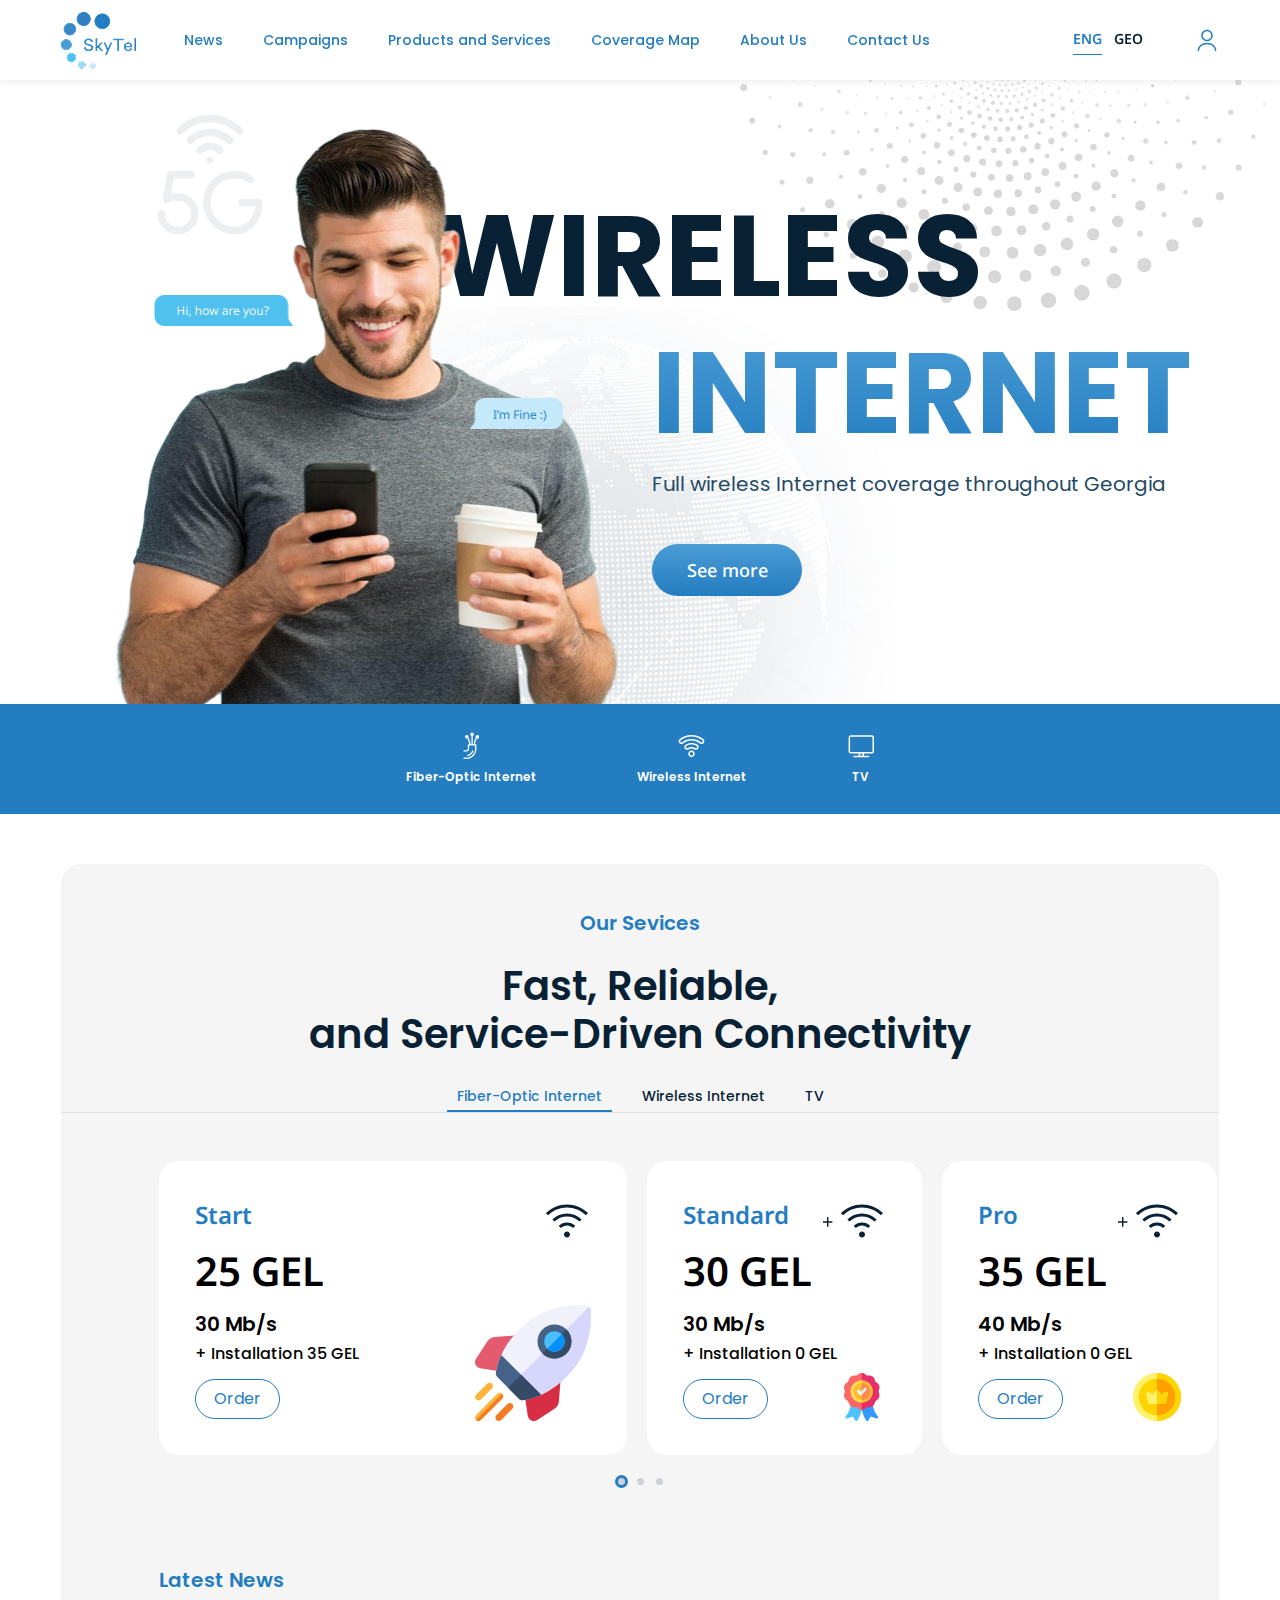
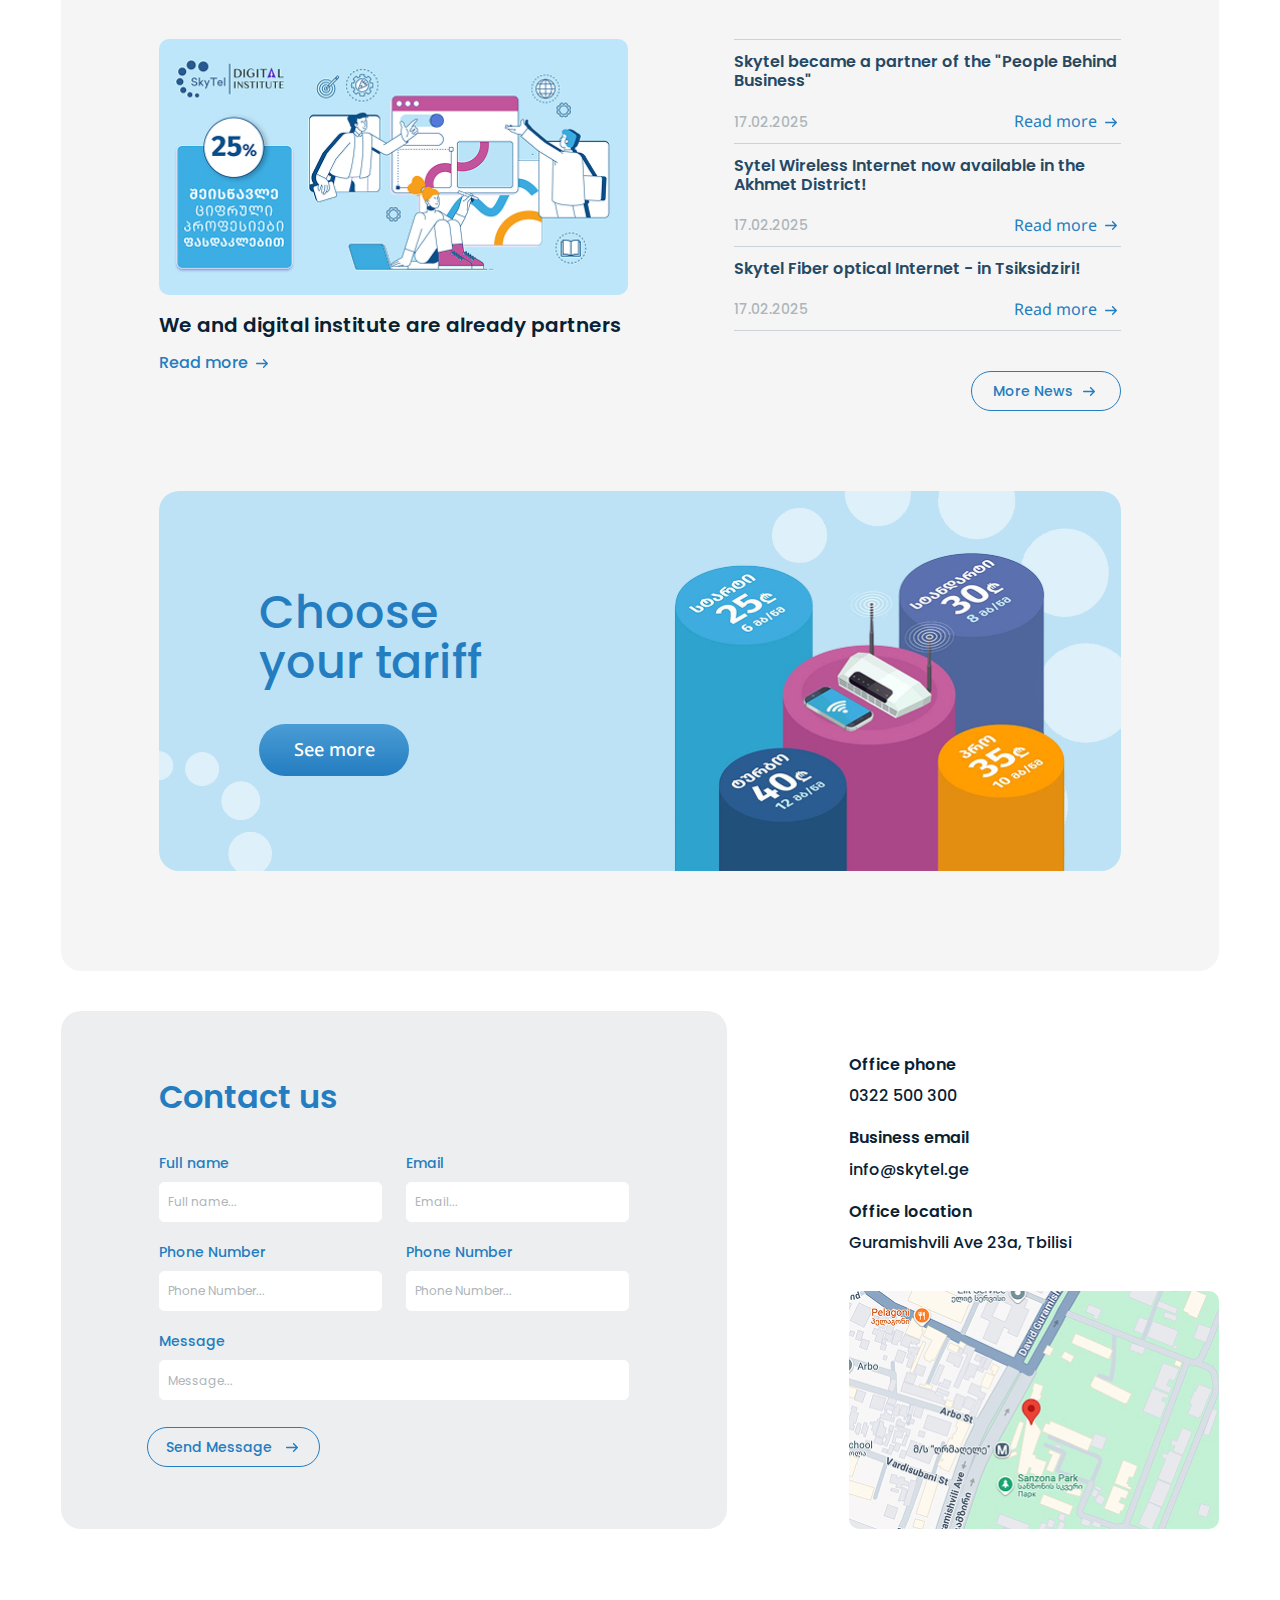
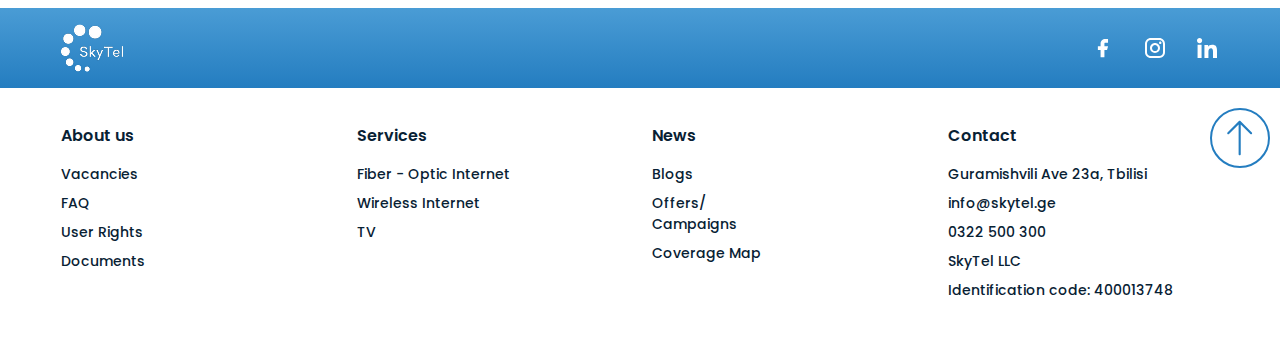
==== commit 230eb6d1: "Add files via upload" ====
--- a/index.html
+++ b/index.html
@@ -61,7 +61,7 @@
                             <img class="el31" src="img/main/heroimg.png" alt="img">
                         </div>
                     </div>
-                    <div class="col-xl-6">
+                    <div class="col-xl-6 offset-xl-0 col-md-6 offset-md-6">
                         <div class="herosect__descr">
                             <h1>
                                 <span class="darktext">Wireless</span>
@@ -457,7 +457,7 @@
                     <div class="latest-news">
                         <p class="sect-subtitle">Latest News</p>
                         <div class="row">
-                            <div class="col-xl-6">
+                            <div class="col-xl-6 col-lg-6">
                                 <div class="latnewbig">
                                     <a href="#" class="imgwrap">
                                         <img src="img/main/img1.jpg" alt="img">
@@ -471,7 +471,7 @@
                                     </div>
                                 </div>
                             </div>
-                            <div class="col-xl-5 offset-xl-1">
+                            <div class="col-xl-5 offset-xl-1  col-lg-6">
                                 <div class="latnewlist">
                                     <a href="#" class="latnewlist__item">
                                         <h6>
@@ -547,30 +547,30 @@
         <section class="contactsection">
             <div class="container">
                 <div class="row">
-                    <div class="col-xl-7">
+                    <div class="col-xl-7 col-lg-6">
                         <div class="contactsection__form">
                             <p class="title">Contact us</p>
                             <form action="#">
                                 <div class="row">
-                                    <div class="col-lg-6">
+                                    <div class="col-md-6">
                                         <div class="inputfield">
                                             <label for="name">Full name</label>
                                             <input type="text" placeholder="Full name..." id="name">
                                         </div>
                                     </div>
-                                    <div class="col-lg-6">
+                                    <div class="col-md-6">
                                         <div class="inputfield">
                                             <label for="email">Email</label>
                                             <input type="email" placeholder="Email..." id="email">
                                         </div>
                                     </div>
-                                    <div class="col-lg-6">
+                                    <div class="col-md-6">
                                         <div class="inputfield">
                                             <label for="tel">Phone Number</label>
                                             <input type="number" placeholder="Phone Number..." id="tel">
                                         </div>
                                     </div>
-                                    <div class="col-lg-6">
+                                    <div class="col-md-6">
                                         <div class="inputfield">
                                             <label for="tel1">Phone Number</label>
                                             <input type="number" placeholder="Phone Number..." id="tel1">
@@ -590,7 +590,35 @@
                             </form>
                         </div>
                     </div>
-                    <div class="col-xl-4 offset-xl-1"></div>
+                    <div class="col-xl-4 col-lg-6 offset-xl-1">
+                        <div class="contactsection__info">
+                            <ul>
+                                <li>
+                                    <p>
+                                        Office phone
+                                    </p>
+                                    <a href="tel:0322500300">0322 500 300</a>
+                                </li>
+                                <li>
+                                    <p>
+                                        Business email
+                                    </p>
+                                    <a href="email:info@skytel.ge">info@skytel.ge</a>
+                                </li>
+                                <li>
+                                    <p>
+                                        Office location
+                                    </p>
+                                    <a href="#">Guramishvili Ave 23a, Tbilisi</a>
+                                </li>
+                            </ul>
+                            <a target="_blank"
+                                href="https://www.google.com/maps/place/23+Guramishvili+Ave,+T'bilisi,+%D0%93%D1%80%D1%83%D0%B7%D1%96%D1%8F/@41.7562241,44.7851005,17z/data=!3m1!4b1!4m5!3m4!1s0x40447281dff32dc9:0xff9ffcb80f3f0368!8m2!3d41.7562201!4d44.7876754?entry=ttu&g_ep=EgoyMDI1MDMxMi4wIKXMDSoASAFQAw%3D%3D"
+                                class="contactsection__map">
+                                <img src="img/main/map.jpg" alt="img">
+                            </a>
+                        </div>
+                    </div>
                 </div>
             </div>
         </section>
--- a/css/style.css
+++ b/css/style.css
@@ -1 +1 @@
-@import url("https://fonts.googleapis.com/css2?family=Noto+Sans+Georgian:wght@100..900&family=Poppins:ital,wght@0,100;0,200;0,300;0,400;0,500;0,600;0,700;0,800;0,900;1,100;1,200;1,300;1,400;1,500;1,600;1,700;1,800;1,900&display=swap");@media (min-width:1200px){.container{max-width:1182px}}body *{font-family:"Poppins",sans-serif}body{background:#F5F5F5}body.hidden{overflow:hidden}main.main{padding-top:80px}a{text-decoration:none}button{padding:0;background:transparent;border:none}h6{color:#254965;font-size:16px;font-weight:600}h4{font-size:26px;font-weight:500;color:#247DC0}.bluebtn{background:#247DC0;border:1px solid #247DC0;color:#fff;font-weight:500;font-size:16px;font-family:"Noto Sans Georgian",sans-serif;min-height:40px;width:100%;border-radius:30px;display:-webkit-box;display:-ms-flexbox;display:flex;-webkit-box-align:center;-ms-flex-align:center;align-items:center;-webkit-box-pack:center;-ms-flex-pack:center;justify-content:center;text-align:center;-webkit-transition:0.3s;transition:0.3s}.bluebtn:hover{background:#FF6B17;border-color:#FF6B17;color:#fff}.whitebtn{background:#fff;border:1px solid #247DC0;color:#247DC0;font-weight:500;font-size:16px;font-family:"Noto Sans Georgian",sans-serif;min-height:40px;width:100%;border-radius:30px;display:-webkit-box;display:-ms-flexbox;display:flex;-webkit-box-align:center;-ms-flex-align:center;align-items:center;-webkit-box-pack:center;-ms-flex-pack:center;justify-content:center;text-align:center;-webkit-transition:0.3s;transition:0.3s}.whitebtn:hover{color:#fff;background:#247DC0}@media (max-width:575.8px){main.main{padding-top:60px}}input::-webkit-inner-spin-button,input::-webkit-outer-spin-button{-webkit-appearance:none;margin:0}input[type=number]{-moz-appearance:textfield}.herosect{height:624px;background:#fff;position:relative;overflow:hidden;display:-webkit-box;display:-ms-flexbox;display:flex;-webkit-box-align:center;-ms-flex-align:center;align-items:center}.herosect .el1{position:absolute;right:0;top:0;width:46%}.herosect .el2{position:absolute;bottom:0;left:20%;width:50%}.herosect .imgwrap{position:relative;z-index:3;height:624px;display:-webkit-box;display:-ms-flexbox;display:flex;-webkit-box-align:end;-ms-flex-align:end;align-items:flex-end;-webkit-box-pack:end;-ms-flex-pack:end;justify-content:flex-end}.herosect .imgwrap .el31{height:624px}.herosect__descr{position:relative;z-index:2}.herosect__descr h1{font-size:114px;font-weight:700;text-transform:uppercase}.herosect__descr h1 span{display:block}.herosect__descr h1 span.darktext{margin-left:-38%;color:#082134}.herosect__descr h1 span.bluetext{background:-webkit-gradient(linear,left top,left bottom,from(#4A9CD5),to(#247DC0));background:linear-gradient(#4A9CD5,#247DC0);-webkit-background-clip:text;-webkit-text-fill-color:transparent}.herosect__descr p{margin-bottom:45px;font-size:20px;color:#254965}.herosect__descr a{color:#fff;font-size:18px;font-weight:500;line-height:120%;font-family:"Noto Sans Georgian",sans-serif;display:-webkit-inline-box;display:-ms-inline-flexbox;display:inline-flex;-webkit-box-align:center;-ms-flex-align:center;align-items:center;-webkit-box-pack:center;-ms-flex-pack:center;justify-content:center;text-align:center;min-height:52px;border-radius:28px;background:-webkit-gradient(linear,left top,left bottom,from(#4A9CD5),to(#247DC0));background:linear-gradient(#4A9CD5,#247DC0);min-width:150px;padding:5px 10px}.bluerowserv{height:110px;background:#247DC0;display:-webkit-box;display:-ms-flexbox;display:flex;-webkit-box-align:center;-ms-flex-align:center;align-items:center;-webkit-box-pack:center;-ms-flex-pack:center;justify-content:center}.bluerowserv__item{margin:0 50px;text-align:center}.bluerowserv__item img{height:28px;margin-bottom:8px}.bluerowserv__item p{text-align:center;color:#fff;font-size:12px;font-weight:600;color:#fff;margin:0}.sectgroup{padding:50px 0 40px;background:#fff}.greysect{background:#F5F5F5;border-radius:20px;padding:44px 0 100px}.greysect h2{margin-bottom:23px;font-size:40px;font-weight:600;color:#082134}.tabswrapper .nav-tabs{-webkit-box-pack:center;-ms-flex-pack:center;justify-content:center;margin-bottom:48px}.tabswrapper .nav-tabs .nav-link{padding:0;margin:0 10px;border:none;background:transparent;color:#082134;font-size:14px;font-weight:500;padding:5px 10px;position:relative}.tabswrapper .nav-tabs .nav-link:after{content:"";display:block;background:#247DC0;height:2px;width:0;-webkit-transition:0.3s;transition:0.3s;position:absolute;left:0;right:0;margin:0 auto;bottom:0}.tabswrapper .nav-tabs .nav-link.active{color:#247DC0}.tabswrapper .nav-tabs .nav-link.active:after{width:100%}.tabswrapper .nav-tabs .nav-link:hover{color:#247DC0}.sect-subtitle{margin-bottom:24px;color:#247DC0;font-size:20px;font-weight:600}.ourservsect__header{padding:0 20px}.perviewauto .swiper-slide{width:275px}.perviewauto .swiper-slide.large{width:468px}.srvslidewrap{background:#fff;border-radius:20px;display:block;padding:36px;position:relative}.srvslidewrap .tar{margin-bottom:8px;color:#247DC0;font-size:24px;font-weight:600;font-family:"Noto Sans Georgian",sans-serif;padding-right:60px}.srvslidewrap .title{font-family:"Noto Sans Georgian",sans-serif;font-size:40px;font-weight:600;color:#000;margin-bottom:8px}.srvslidewrap p{color:#000;font-size:20px;font-weight:600}.srvslidewrap p span{display:block;margin-top:5px;font-size:16px;font-weight:500;line-height:120%}.srvslidewrap .btn{color:#247DC0;height:40px;width:85px;padding:5px 10px;display:-webkit-box;display:-ms-flexbox;display:flex;-webkit-box-align:center;-ms-flex-align:center;align-items:center;-webkit-box-pack:center;-ms-flex-pack:center;justify-content:center;border-radius:30px;border:1px solid #247DC0}.srvslidewrap .ictop{position:absolute;max-width:64px;top:36px;right:36px}.srvslidewrap .icbot{position:absolute;bottom:34px;right:36px;max-width:48px}.swiper-slide.large .icbot{position:absolute;bottom:34px;right:36px;max-width:116px;width:100%}.swiper-slide.large .srvslidewrap p{padding-right:120px}.mySwiper1{padding-bottom:40px}.swiper-pagination{bottom:0!important;top:initial!important}.swiper-pagination .swiper-pagination-bullet{width:13px;height:13px;background:#CCD2D7;opacity:1;-webkit-transition:0.3s;transition:0.3s;border:3px solid #F5F5F5;margin:0 3px!important}.swiper-pagination .swiper-pagination-bullet.swiper-pagination-bullet-active{width:13px;height:13px;border:3px solid #247DC0}.ourservsect{padding-bottom:20px}.latest-news{padding:50px 98px 80px 98px}.latest-news .sect-subtitle{margin-bottom:44px}.latest-news .moremews{border:1px solid #247DC0;height:40px;display:-webkit-inline-box;display:-ms-inline-flexbox;display:inline-flex;-webkit-box-align:center;-ms-flex-align:center;align-items:center;-webkit-box-pack:center;-ms-flex-pack:center;justify-content:center;margin-top:40px;border-radius:30px;width:150px;color:#247DC0;font-size:14px;font-weight:500}.latest-news .moremews img{margin-left:6px}.latnewbig .imgwrap{display:block;position:relative;overflow:hidden;border-radius:10px;height:256px;margin-bottom:18px}.latnewbig .imgwrap img{width:100%;height:100%;-o-object-fit:cover;object-fit:cover;-o-object-position:50% 50%;object-position:50% 50%}.latnewbig .descr h5{color:#082134;font-size:20px;font-weight:600;margin-bottom:14px}.latnewbig .descr a{color:#247DC0;font-weight:500;font-size:16px;line-height:120%;padding-right:24px;position:relative}.latnewbig .descr a img{width:20px;position:absolute;right:0;top:50%;-webkit-transform:translateY(-50%);transform:translateY(-50%)}.latnewlist__item{display:block;border-top:1px solid #CCD2D7;padding:12px 0 10px}.latnewlist__item:last-child{border-bottom:1px solid #CCD2D7}.latnewlist__item h6{color:#254965;font-size:16px;font-weight:600;margin-bottom:21px}.latnewlist__item .latnewlist__itembott{display:-webkit-box;display:-ms-flexbox;display:flex;-webkit-box-align:center;-ms-flex-align:center;align-items:center;-webkit-box-pack:justify;-ms-flex-pack:justify;justify-content:space-between}.latnewlist__item .latnewlist__itembott p,.latnewlist__item .latnewlist__itembott span{max-width:49%;margin:0}.latnewlist__item .latnewlist__itembott p{color:#ADB5BA;font-size:14px;font-weight:500}.latnewlist__item .latnewlist__itembott span{color:#247DC0;font-size:16px;line-height:120%;font-family:"Noto Sans Georgian",sans-serif;padding-right:24px;position:relative}.latnewlist__item .latnewlist__itembott span img{width:20px;position:absolute;right:0;top:50%;-webkit-transform:translateY(-50%);transform:translateY(-50%)}.chooseyourtariff{padding:0 98px}.chooseyourtariff-wrap{position:relative;overflow:hidden;background:#BDE2F5;height:380px;border-radius:20px}.chooseyourtariff-wrap .bgel1{position:absolute;left:0;bottom:0}.chooseyourtariff-wrap .bgel2{position:absolute;right:0;top:0}.chooseyourtariff-wrap .bgel3{max-width:428px;position:absolute;right:39px;bottom:0}.chooseyourtariff-wrap .row{height:100%;-webkit-box-align:center;-ms-flex-align:center;align-items:center}.chooseyourtariff__descr{padding-left:100px}.chooseyourtariff__descr h2{color:#247DC0;margin-bottom:36px;font-size:46px;line-height:110%;font-weight:500}.chooseyourtariff__descr a{color:#fff;font-size:18px;font-weight:500;line-height:120%;font-family:"Noto Sans Georgian",sans-serif;display:-webkit-inline-box;display:-ms-inline-flexbox;display:inline-flex;-webkit-box-align:center;-ms-flex-align:center;align-items:center;-webkit-box-pack:center;-ms-flex-pack:center;justify-content:center;text-align:center;min-height:52px;border-radius:28px;background:-webkit-gradient(linear,left top,left bottom,from(#4A9CD5),to(#247DC0));background:linear-gradient(#4A9CD5,#247DC0);min-width:150px;padding:5px 10px}.contactsection{background:#fff}.contactsection__form{border-radius:20px;background:#ECEEEF;padding:62px 98px}.contactsection__form .title{margin-bottom:32px;color:#247DC0;font-size:32px;font-weight:600}.inputfield{margin-bottom:20px}.inputfield label{display:block;cursor:pointer;margin-bottom:8px;color:#247DC0;font-size:14px;font-weight:500}.inputfield input,.inputfield textarea{width:100%;height:40px;padding-left:8px;border-radius:5px;background:#fff;border:1px solid #fff;font-size:12px;outline:none}.inputfield input::-webkit-input-placeholder,.inputfield textarea::-webkit-input-placeholder{color:#ADB5BA}.inputfield input::-moz-placeholder,.inputfield textarea::-moz-placeholder{color:#ADB5BA}.inputfield input:-ms-input-placeholder,.inputfield textarea:-ms-input-placeholder{color:#ADB5BA}.inputfield input::-ms-input-placeholder,.inputfield textarea::-ms-input-placeholder{color:#ADB5BA}.inputfield input::placeholder,.inputfield textarea::placeholder{color:#ADB5BA}.inputfield textarea{resize:none;height:40px;padding-top:11px}.submbtn{width:173px;height:40px;display:-webkit-inline-box;display:-ms-inline-flexbox;display:inline-flex;-webkit-box-align:center;-ms-flex-align:center;align-items:center;-webkit-box-pack:center;-ms-flex-pack:center;justify-content:center;color:#247DC0;border:1px solid #247DC0;border-radius:30px;font-size:14px;font-weight:500}.submbtn img{width:20px;margin-left:10px}.userarea-section{padding:40px 0}.offersect{border:1px solid #ECEEEF;border-radius:20px;background:#fff}.offersect__header{min-height:56px;display:-webkit-box;display:-ms-flexbox;display:flex;-webkit-box-align:center;-ms-flex-align:center;align-items:center;padding:5px 32px;border-bottom:1px solid #ECEEEF}.offersect__header h6,.offersect__header p{width:100%;max-width:50%;-webkit-box-flex:0;-ms-flex:0 0 50%;flex:0 0 50%;margin:0}.offersect__header h6{color:#247DC0;font-size:16px;font-weight:600}.offersect__header p{color:#254965;font-size:12px;font-weight:500;text-overflow:ellipsis;overflow:hidden;white-space:nowrap}.offersect__body{padding:32px;display:-webkit-box;display:-ms-flexbox;display:flex;-ms-flex-wrap:wrap;flex-wrap:wrap;-webkit-box-align:center;-ms-flex-align:center;align-items:center}.offersect__body-l{width:100%;max-width:62%;-webkit-box-flex:0;-ms-flex:0 0 62%;flex:0 0 62%}.offersect__body-r{width:100%;max-width:38%;-webkit-box-flex:0;-ms-flex:0 0 38%;flex:0 0 38%}.offer-serv{width:100%;max-width:360px;border-radius:20px;border:1px solid #ADB5BA;margin-bottom:16px;padding:30px;position:relative;display:-webkit-box;display:-ms-flexbox;display:flex;-ms-flex-wrap:wrap;flex-wrap:wrap;-webkit-transition:0.5s;transition:0.5s}.offer-serv:hover{border-color:#FF6B17;-webkit-box-shadow:0 4px 10px rgba(0,0,0,0.1);box-shadow:0 4px 10px rgba(0,0,0,0.1)}.offer-serv .label{display:-webkit-inline-box;display:-ms-inline-flexbox;display:inline-flex;-webkit-box-align:center;-ms-flex-align:center;align-items:center;-webkit-box-pack:center;-ms-flex-pack:center;justify-content:center;min-height:30px;background:#FF6B17;color:#fff;font-size:12px;font-weight:600;padding:6px 14px;position:absolute;left:28px;top:-15px;border-radius:10px}.offer-serv:last-child{margin-bottom:0}.offer-serv .offer-serv__descr{width:100%;max-width:calc(100% - 100px);-webkit-box-flex:0;-ms-flex:0 0 calc(100% - 100px);flex:0 0 calc(100% - 100px)}.offer-serv .offer-serv__descr p{color:#000;margin:0 0 8px 0;font-weight:500;font-family:"Noto Sans Georgian",sans-serif}.offer-serv .offer-serv__descr p span{display:block;font-weight:600;font-size:20px}.offer-serv .offer-serv__descr p.title{margin-bottom:12px;color:#247DC0;font-size:24px;font-weight:600}.offer-serv .offer-serv__descr p:last-child{margin-bottom:0}.offer-serv .offer-serv__icons{width:100%;max-width:100px;-webkit-box-flex:0;-ms-flex:0 0 100px;flex:0 0 100px;display:-webkit-box;display:-ms-flexbox;display:flex;-webkit-box-orient:vertical;-webkit-box-direction:normal;-ms-flex-direction:column;flex-direction:column;-webkit-box-pack:justify;-ms-flex-pack:justify;justify-content:space-between;-webkit-box-align:end;-ms-flex-align:end;align-items:flex-end;padding-bottom:10px}.offer-serv .offer-serv__icons img{max-width:48px;display:inline-block}.offer-serv .offer-serv__icons p{margin:0;text-transform:uppercase;color:#247DC0;font-weight:600}.yourbalance{max-width:230px;text-align:center}.yourbalance h6{margin-bottom:16px}.yourbalance .balancebox{border:15px solid #ECEEEF;width:148px;height:148px;display:-webkit-inline-box;display:-ms-inline-flexbox;display:inline-flex;-webkit-box-align:center;-ms-flex-align:center;align-items:center;-webkit-box-pack:center;-ms-flex-pack:center;justify-content:center;border-radius:50%;margin-bottom:24px}.yourbalance .balancebox h4{margin:0}.yourbalance .balancebox h4 span{display:block;font-size:14px;text-transform:uppercase;line-height:150%}.yourbalance .bluebtn{margin-bottom:8px}.srvlist{display:-webkit-box;display:-ms-flexbox;display:flex;-webkit-box-orient:vertical;-webkit-box-direction:normal;-ms-flex-direction:column;flex-direction:column;-webkit-box-pack:justify;-ms-flex-pack:justify;justify-content:space-between;height:100%}.srv-item{min-height:86px;padding:10px 15px;display:-webkit-box;display:-ms-flexbox;display:flex;-webkit-box-align:center;-ms-flex-align:center;align-items:center;background:#fff;margin-bottom:19px;border-radius:15px;-webkit-transition:0.3s;transition:0.3s;border:1px solid #ECEEEF}.srv-item:last-child{margin-bottom:0}.srv-item:hover{background:#247DC0}.srv-item:hover .descr p{color:#fff}.srv-item:hover .imgwrap svg path{fill:#fff}.srv-item .imgwrap{width:100%;max-width:52px;-webkit-box-flex:0;-ms-flex:0 0 52px;flex:0 0 52px}.srv-item .imgwrap svg path{-webkit-transition:0.3s;transition:0.3s}.srv-item .descr{width:100%;max-width:calc(100% - 52px);-webkit-box-flex:0;-ms-flex:0 0 calc(100% - 52px);flex:0 0 calc(100% - 52px);padding-left:20px}.srv-item .descr .title{margin-bottom:4px;color:#247DC0;font-size:14px;font-weight:500}.srv-item .descr p{margin:0;color:#254965;font-size:14px;line-height:150%;-webkit-transition:0.3s;transition:0.3s}.userar__bottom{margin-top:40px;background:#fff;border:1px solid #ECEEEF;border-radius:20px;min-height:140px}.userar__bottom .linfwrap{padding:34px 32px;display:-webkit-box;display:-ms-flexbox;display:flex;-webkit-box-align:center;-ms-flex-align:center;align-items:center}.userar__bottom .linfwrap>p{width:100%;max-width:34%;-webkit-box-flex:0;-ms-flex:0 0 34%;flex:0 0 34%;margin:0;color:#254965;font-weight:600;font-size:14px}.userar__bottom .linfwrap .botservs{width:100%;max-width:66%;-webkit-box-flex:0;-ms-flex:0 0 66%;flex:0 0 66%;display:-webkit-box;display:-ms-flexbox;display:flex;-webkit-box-align:center;-ms-flex-align:center;align-items:center;-webkit-box-pack:justify;-ms-flex-pack:justify;justify-content:space-between}.userar__bottom .linfwrap .botservs .botserv{text-align:center;max-width:160px}.userar__bottom .linfwrap .botservs .botserv img{height:40px;margin-bottom:8px}.userar__bottom .linfwrap .botservs .botserv p{margin:0;color:#247DC0;font-weight:600;-webkit-transition:0.3s;transition:0.3s}.userar__bottom .linfwrap .botservs .botserv:hover p{color:#FF6B17}.questbox{border-left:1px solid #ECEEEF;padding-left:88px;display:-webkit-box;display:-ms-flexbox;display:flex;-webkit-box-align:center;-ms-flex-align:center;align-items:center;height:100%;position:relative}.questbox .title{margin-bottom:8px;color:#247DC0;font-size:14px;font-weight:500}.questbox p{font-size:12px;margin-bottom:8px;color:#ADB5BA}.questbox a{color:#247DC0;font-size:14px;font-weight:500;-webkit-transition:0.3s;transition:0.3s}.questbox a:hover{color:#FF6B17}.questbox .qimg{position:absolute;left:34px;top:38px}@media (max-width:1199.8px){.offersect__header{padding-left:15px;padding-right:15px}.offersect__body{padding:32px 15px}.offersect__body-l{max-width:55%;-webkit-box-flex:0;-ms-flex:0 0 55%;flex:0 0 55%}.offersect__body-r{max-width:45%;-webkit-box-flex:0;-ms-flex:0 0 45%;flex:0 0 45%;padding-left:20px}.offer-serv .offer-serv__descr p{margin-bottom:5px;font-size:14px}.offer-serv .offer-serv__descr p span{font-size:18px}.offer-serv .offer-serv__descr p.title{margin-bottom:8px}.srv-item{min-height:initial;margin-bottom:10px}}@media (max-width:991.8px){.offersect{margin-bottom:25px}.srvlist{-ms-flex-wrap:wrap;flex-wrap:wrap;-webkit-box-orient:initial;-webkit-box-direction:initial;-ms-flex-direction:initial;flex-direction:initial}.srvlist .srv-item{width:100%;max-width:calc(50% - 5px);-webkit-box-flex:0;-ms-flex:0 0 calc(50% - 5px);flex:0 0 calc(50% - 5px)}.questbox{border-top:1px solid #ECEEEF;border-left:none;padding-top:20px;padding-bottom:20px;padding-left:80px}.questbox .qimg{left:20px;top:20px}.userar__bottom .linfwrap .botservs .botserv p{font-size:14px}.userar__bottom .linfwrap .botservs .botserv{width:100%;max-width:140px}}@media (max-width:575.8px){.offersect__body-l,.offersect__body-r{max-width:100%;-webkit-box-flex:0;-ms-flex:0 0 100%;flex:0 0 100%}.offersect__body-l{margin-bottom:30px}.offersect__body-r{padding-left:0}.yourbalance{max-width:100%}.offer-serv{max-width:100%}.srvlist .srv-item,.userar__bottom .linfwrap .botservs{max-width:100%;-webkit-box-flex:0;-ms-flex:0 0 100%;flex:0 0 100%}.userar__bottom .linfwrap{padding:20px;-ms-flex-wrap:wrap;flex-wrap:wrap}.userar__bottom .linfwrap>p{max-width:100%;-webkit-box-flex:0;-ms-flex:0 0 100%;flex:0 0 100%;margin-bottom:20px}.userar__bottom .linfwrap .botservs{display:block}.userar__bottom .linfwrap .botservs .botserv{max-width:100%;-webkit-box-flex:0;-ms-flex:0 0 100%;flex:0 0 100%;display:-webkit-box;display:-ms-flexbox;display:flex;-ms-flex-wrap:wrap;flex-wrap:wrap;-webkit-box-align:center;-ms-flex-align:center;align-items:center;margin-bottom:15px}.userar__bottom .linfwrap .botservs .botserv:last-child{margin-bottom:0}.userar__bottom .linfwrap .botservs .botserv img{width:100%;max-width:40px;-webkit-box-flex:0;-ms-flex:0 0 40px;flex:0 0 40px;height:auto;margin:0}.userar__bottom .linfwrap .botservs .botserv p{width:100%;max-width:calc(100% - 40px);-webkit-box-flex:0;-ms-flex:0 0 calc(100% - 40px);flex:0 0 calc(100% - 40px);text-align:left;padding-left:30px}}@media (max-width:360.8px){.offer-serv{padding:24px 15px}.offer-serv .offer-serv__descr p.title{font-size:21px}}header.header{height:80px;display:-webkit-box;display:-ms-flexbox;display:flex;-webkit-box-align:center;-ms-flex-align:center;align-items:center;background:#fff;-webkit-box-shadow:0 0 10px rgba(0,0,0,0.1);box-shadow:0 0 10px rgba(0,0,0,0.1);position:fixed;left:0;top:0;width:100%;z-index:23}.header__logo{width:100%;max-width:123px;-webkit-box-flex:0;-ms-flex:0 0 123px;flex:0 0 123px}.header__logo img{max-width:75px;max-height:60px}.header__nav{width:100%;max-width:calc(100% - 269px);-webkit-box-flex:0;-ms-flex:0 0 calc(100% - 269px);flex:0 0 calc(100% - 269px)}.header__nav ul{margin:0;padding:0;list-style-type:none}.header__nav ul li{display:inline-block;vertical-align:middle;margin-right:36px}.header__nav ul li:last-child{margin-right:0}.header__nav ul li a{color:#247DC0;font-size:14px;font-weight:500;-webkit-transition:0.3s;transition:0.3s}.header__nav ul li a:hover{color:#FF6B17}.header__rightsect{width:100%;max-width:146px;-webkit-box-flex:0;-ms-flex:0 0 146px;flex:0 0 146px;display:-webkit-box;display:-ms-flexbox;display:flex;-webkit-box-pack:justify;-ms-flex-pack:justify;justify-content:space-between}.header__rightsect ul{list-style-type:none;margin:0;padding:0;width:70px;display:-webkit-box;display:-ms-flexbox;display:flex;-webkit-box-align:center;-ms-flex-align:center;align-items:center;-webkit-box-pack:justify;-ms-flex-pack:justify;justify-content:space-between}.header__rightsect ul li a{color:#082134;font-size:14px;font-weight:600;font-family:"Noto Sans Georgian",sans-serif;position:relative;-webkit-transition:0.3s;transition:0.3s}.header__rightsect ul li a:after{content:"";display:inline-block;height:1px;width:0;background:#247DC0;bottom:-7px;left:0;position:absolute;-webkit-transition:0.3s;transition:0.3s}.header__rightsect ul li a:hover{color:#FF6B17}.header__rightsect ul li.active a{color:#247DC0}.header__rightsect ul li.active a:after{width:100%}.header__rightsect ul li.active a:hover{color:#247DC0}.header__rightsect .profile button img{width:24px}.header__burger{display:none}@media (max-width:1199.8px){.header__nav ul li{margin-right:16px}.header__logo,.header__rightsect{max-width:120px;-webkit-box-flex:0;-ms-flex:0 0 120px;flex:0 0 120px}.header__nav{max-width:calc(100% - 240px);-webkit-box-flex:0;-ms-flex:0 0 calc(100% - 240px);flex:0 0 calc(100% - 240px)}}@media (max-width:991.8px){.header__burger{display:-webkit-inline-box;display:-ms-inline-flexbox;display:inline-flex;-webkit-box-align:center;-ms-flex-align:center;align-items:center;-webkit-box-pack:center;-ms-flex-pack:center;justify-content:center;width:44px;height:44px;border-radius:50%;vertical-align:middle}button.burger{display:inline-block;position:relative;padding:0;width:32px;height:20px;border:none;background:transparent;cursor:pointer}button.burger:focus{outline:none}button.burger.burger2 span,button.burger.burger2:after,button.burger.burger2:before{width:100%;height:2px;border-radius:100px;position:absolute;display:block;background:#0E4271;right:0}button.burger.burger2:after,button.burger.burger2:before{content:"";-webkit-transition:0.3s width 0.4s;transition:0.3s width 0.4s}button.burger.burger2:after{top:0px;left:0px;margin-top:0px}button.burger.burger2:before{bottom:0px;right:0px;margin-bottom:0px}button.burger.burger2 span{top:50%;margin-top:-1px;-webkit-transition:-webkit-transform 0.3s;transition:-webkit-transform 0.3s;transition:transform 0.3s;transition:transform 0.3s,-webkit-transform 0.3s}button.burger.burger2 span:before{content:"";background:#0E4271;width:100%;height:2px;border-radius:100px;position:absolute;left:0px;-webkit-transition:-webkit-transform 0.3s;transition:-webkit-transform 0.3s;transition:transform 0.3s;transition:transform 0.3s,-webkit-transform 0.3s}button.burger.burger2.on:after{-webkit-transition:all 0.2s;transition:all 0.2s;width:0%;left:0px}button.burger.burger2.on:before{-webkit-transition:all 0.2s;transition:all 0.2s;width:0%;right:0px}button.burger.burger2.on span{-webkit-transform:rotate(45deg);transform:rotate(45deg);-webkit-transition:0.3s -webkit-transform 0.4s;transition:0.3s -webkit-transform 0.4s;transition:0.3s transform 0.4s;transition:0.3s transform 0.4s,0.3s -webkit-transform 0.4s}button.burger.burger2.on span:before{-webkit-transform:rotate(-90deg);transform:rotate(-90deg);-webkit-transition:0.3s -webkit-transform 0.4s;transition:0.3s -webkit-transform 0.4s;transition:0.3s transform 0.4s;transition:0.3s transform 0.4s,0.3s -webkit-transform 0.4s}.header__nav{display:none}.header__rightsect{max-width:calc(100% - 120px);-webkit-box-flex:0;-ms-flex:0 0 calc(100% - 120px);flex:0 0 calc(100% - 120px);-webkit-box-pack:end;-ms-flex-pack:end;justify-content:flex-end;-webkit-box-align:center;-ms-flex-align:center;align-items:center}.header__rightsect ul li a:after{bottom:-2px}.header__rightsect ul{margin-right:20px}.header__rightsect .profile{margin-right:20px}.header__nav{display:block;position:fixed;left:0;bottom:0;width:100%;max-width:100%;height:calc(100vh - 80px);background:#fff;z-index:99;border-top:1px solid #247DC0;padding:40px;overflow:auto;-webkit-transition:0.5s;transition:0.5s;-webkit-transform:translateX(100%);transform:translateX(100%)}.header__nav.show{-webkit-transform:translateX(0);transform:translateX(0)}.header__nav ul li{margin:0 0 15px 0;display:block}.header__nav ul li a{font-size:16px}.footer__list{margin-bottom:30px}}@media (max-width:575.8px){header.header{height:60px}.header__logo img{max-height:44px}.header__nav{height:calc(100vh - 60px);padding:40px 20px}}.footer__topline{min-height:80px;display:-webkit-box;display:-ms-flexbox;display:flex;-webkit-box-align:center;-ms-flex-align:center;align-items:center;-webkit-box-pack:justify;-ms-flex-pack:justify;justify-content:space-between;background:-webkit-gradient(linear,left top,left bottom,from(#4A9CD5),to(#247DC0));background:linear-gradient(to bottom,#4A9CD5,#247DC0)}.footer__topline .d-flex{-webkit-box-pack:justify;-ms-flex-pack:justify;justify-content:space-between;-webkit-box-align:center;-ms-flex-align:center;align-items:center}.footer__topline ul{list-style-type:none;margin:0;padding:0}.footer__topline ul li{display:inline-block;vertical-align:middle;margin-right:24px}.footer__topline ul li:last-child{margin-right:0}.footer__topline ul li a svg{width:24px}.footer__topline ul li a svg path{-webkit-transition:0.3s;transition:0.3s}.footer__topline ul li a:hover svg path{fill:#FF6B17}.footer__topline .footer__logo a{max-width:62px}.footer__content{padding:36px 0 38px;background:#fff}.footer__content .footer__list p.title{margin-bottom:16px;color:#082134;font-size:16px;font-weight:600}.footer__content .footer__list ul{margin:0;padding:0;list-style-type:none}.footer__content .footer__list ul li{margin-bottom:8px;color:#082134;font-size:14px;font-weight:500}.footer__content .footer__list ul li:last-child{margin-bottom:0}.footer__content .footer__list ul li a{color:#082134;font-size:14px;font-weight:500;-webkit-transition:0.3s;transition:0.3s}.footer__content .footer__list ul li a:hover{color:#247DC0}footer.footer{position:relative}.totop{display:inline-block;width:60px;height:60px;position:absolute;right:0;top:116px;right:7%}.totop svg{width:100%}.totop svg path,.totop svg rect{-webkit-transition:0.3s;transition:0.3s}.totop:hover svg path{fill:#FF6B17}.totop:hover svg rect.border{stroke:#FF6B17}@media (max-width:1499.8px){.totop{right:3%}}@media (max-width:1399.8px){.totop{right:10px;top:100px}}@media (max-width:1199.8px){.totop{top:85px}}@media (max-width:991.8px){.totop{width:40px;height:40px}}@media (max-width:575.8px){.footer__content{padding-bottom:10px}.totop svg{height:40px}}+@import url("https://fonts.googleapis.com/css2?family=Noto+Sans+Georgian:wght@100..900&family=Poppins:ital,wght@0,100;0,200;0,300;0,400;0,500;0,600;0,700;0,800;0,900;1,100;1,200;1,300;1,400;1,500;1,600;1,700;1,800;1,900&display=swap");@media (min-width:1200px){.container{max-width:1182px}}body *{font-family:"Poppins",sans-serif}body{background:#F5F5F5}body.hidden{overflow:hidden}main.main{padding-top:80px}a{text-decoration:none}button{padding:0;background:transparent;border:none}h6{color:#254965;font-size:16px;font-weight:600}h4{font-size:26px;font-weight:500;color:#247DC0}.bluebtn{background:#247DC0;border:1px solid #247DC0;color:#fff;font-weight:500;font-size:16px;font-family:"Noto Sans Georgian",sans-serif;min-height:40px;width:100%;border-radius:30px;display:-webkit-box;display:-ms-flexbox;display:flex;-webkit-box-align:center;-ms-flex-align:center;align-items:center;-webkit-box-pack:center;-ms-flex-pack:center;justify-content:center;text-align:center;-webkit-transition:0.3s;transition:0.3s}.bluebtn:hover{background:#FF6B17;border-color:#FF6B17;color:#fff}.whitebtn{background:#fff;border:1px solid #247DC0;color:#247DC0;font-weight:500;font-size:16px;font-family:"Noto Sans Georgian",sans-serif;min-height:40px;width:100%;border-radius:30px;display:-webkit-box;display:-ms-flexbox;display:flex;-webkit-box-align:center;-ms-flex-align:center;align-items:center;-webkit-box-pack:center;-ms-flex-pack:center;justify-content:center;text-align:center;-webkit-transition:0.3s;transition:0.3s}.whitebtn:hover{color:#fff;background:#247DC0}@media (max-width:575.8px){main.main{padding-top:60px}}input::-webkit-inner-spin-button,input::-webkit-outer-spin-button{-webkit-appearance:none;margin:0}input[type=number]{-moz-appearance:textfield}.herosect{height:624px;background:#fff;position:relative;overflow:hidden;display:-webkit-box;display:-ms-flexbox;display:flex;-webkit-box-align:center;-ms-flex-align:center;align-items:center}.herosect .el1{position:absolute;right:0;top:0;width:46%}.herosect .el2{position:absolute;bottom:0;left:20%;width:50%}.herosect .imgwrap{position:relative;z-index:3;height:624px;display:-webkit-box;display:-ms-flexbox;display:flex;-webkit-box-align:end;-ms-flex-align:end;align-items:flex-end;-webkit-box-pack:end;-ms-flex-pack:end;justify-content:flex-end}.herosect .imgwrap .el31{height:624px}.herosect__descr{position:relative;z-index:2}.herosect__descr h1{font-size:114px;font-weight:700;text-transform:uppercase}.herosect__descr h1 span{display:block}.herosect__descr h1 span.darktext{margin-left:-38%;color:#082134}.herosect__descr h1 span.bluetext{background:-webkit-gradient(linear,left top,left bottom,from(#4A9CD5),to(#247DC0));background:linear-gradient(#4A9CD5,#247DC0);-webkit-background-clip:text;-webkit-text-fill-color:transparent}.herosect__descr p{margin-bottom:45px;font-size:20px;color:#254965}.herosect__descr a{color:#fff;font-size:18px;font-weight:500;line-height:120%;font-family:"Noto Sans Georgian",sans-serif;display:-webkit-inline-box;display:-ms-inline-flexbox;display:inline-flex;-webkit-box-align:center;-ms-flex-align:center;align-items:center;-webkit-box-pack:center;-ms-flex-pack:center;justify-content:center;text-align:center;min-height:52px;border-radius:28px;background:-webkit-gradient(linear,left top,left bottom,from(#4A9CD5),to(#247DC0));background:linear-gradient(#4A9CD5,#247DC0);min-width:150px;padding:5px 10px}.bluerowserv{height:110px;background:#247DC0;display:-webkit-box;display:-ms-flexbox;display:flex;-webkit-box-align:center;-ms-flex-align:center;align-items:center;-webkit-box-pack:center;-ms-flex-pack:center;justify-content:center}.bluerowserv__item{margin:0 50px;text-align:center}.bluerowserv__item img{height:28px;margin-bottom:8px}.bluerowserv__item p{text-align:center;color:#fff;font-size:12px;font-weight:600;color:#fff;margin:0}.sectgroup{padding:50px 0 40px;background:#fff}.greysect{background:#F5F5F5;border-radius:20px;padding:44px 0 100px}.greysect h2{margin-bottom:23px;font-size:40px;font-weight:600;color:#082134}.tabswrapper .nav-tabs{-webkit-box-pack:center;-ms-flex-pack:center;justify-content:center;margin-bottom:48px}.tabswrapper .nav-tabs .nav-link{padding:0;margin:0 10px;border:none;background:transparent;color:#082134;font-size:14px;font-weight:500;padding:5px 10px;position:relative}.tabswrapper .nav-tabs .nav-link:after{content:"";display:block;background:#247DC0;height:2px;width:0;-webkit-transition:0.3s;transition:0.3s;position:absolute;left:0;right:0;margin:0 auto;bottom:0}.tabswrapper .nav-tabs .nav-link.active{color:#247DC0}.tabswrapper .nav-tabs .nav-link.active:after{width:100%}.tabswrapper .nav-tabs .nav-link:hover{color:#247DC0}.sect-subtitle{margin-bottom:24px;color:#247DC0;font-size:20px;font-weight:600}.ourservsect__header{padding:0 20px}.perviewauto .swiper-slide{width:275px}.perviewauto .swiper-slide.large{width:468px}.srvslidewrap{background:#fff;border-radius:20px;display:block;padding:36px;position:relative}.srvslidewrap .tar{margin-bottom:8px;color:#247DC0;font-size:24px;font-weight:600;font-family:"Noto Sans Georgian",sans-serif;padding-right:60px}.srvslidewrap .title{font-family:"Noto Sans Georgian",sans-serif;font-size:40px;font-weight:600;color:#000;margin-bottom:8px}.srvslidewrap p{color:#000;font-size:20px;font-weight:600}.srvslidewrap p span{display:block;margin-top:5px;font-size:16px;font-weight:500;line-height:120%}.srvslidewrap .btn{color:#247DC0;height:40px;width:85px;padding:5px 10px;display:-webkit-box;display:-ms-flexbox;display:flex;-webkit-box-align:center;-ms-flex-align:center;align-items:center;-webkit-box-pack:center;-ms-flex-pack:center;justify-content:center;border-radius:30px;border:1px solid #247DC0}.srvslidewrap .ictop{position:absolute;max-width:64px;top:36px;right:36px}.srvslidewrap .icbot{position:absolute;bottom:34px;right:36px;max-width:48px}.swiper-slide.large .icbot{position:absolute;bottom:34px;right:36px;max-width:116px;width:100%}.swiper-slide.large .srvslidewrap p{padding-right:120px}.mySwiper1{padding-bottom:40px}.swiper-pagination{bottom:0!important;top:initial!important}.swiper-pagination .swiper-pagination-bullet{width:13px;height:13px;background:#CCD2D7;opacity:1;-webkit-transition:0.3s;transition:0.3s;border:3px solid #F5F5F5;margin:0 3px!important}.swiper-pagination .swiper-pagination-bullet.swiper-pagination-bullet-active{width:13px;height:13px;border:3px solid #247DC0}.ourservsect{padding-bottom:20px}.latest-news{padding:50px 98px 80px 98px}.latest-news .sect-subtitle{margin-bottom:44px}.latest-news .moremews{border:1px solid #247DC0;height:40px;display:-webkit-inline-box;display:-ms-inline-flexbox;display:inline-flex;-webkit-box-align:center;-ms-flex-align:center;align-items:center;-webkit-box-pack:center;-ms-flex-pack:center;justify-content:center;margin-top:40px;border-radius:30px;width:150px;color:#247DC0;font-size:14px;font-weight:500}.latest-news .moremews img{margin-left:6px}.latnewbig .imgwrap{display:block;position:relative;overflow:hidden;border-radius:10px;height:256px;margin-bottom:18px}.latnewbig .imgwrap img{width:100%;height:100%;-o-object-fit:cover;object-fit:cover;-o-object-position:50% 50%;object-position:50% 50%}.latnewbig .descr h5{color:#082134;font-size:20px;font-weight:600;margin-bottom:14px}.latnewbig .descr a{color:#247DC0;font-weight:500;font-size:16px;line-height:120%;padding-right:24px;position:relative}.latnewbig .descr a img{width:20px;position:absolute;right:0;top:50%;-webkit-transform:translateY(-50%);transform:translateY(-50%)}.latnewlist__item{display:block;border-top:1px solid #CCD2D7;padding:12px 0 10px}.latnewlist__item:last-child{border-bottom:1px solid #CCD2D7}.latnewlist__item h6{color:#254965;font-size:16px;font-weight:600;margin-bottom:21px}.latnewlist__item .latnewlist__itembott{display:-webkit-box;display:-ms-flexbox;display:flex;-webkit-box-align:center;-ms-flex-align:center;align-items:center;-webkit-box-pack:justify;-ms-flex-pack:justify;justify-content:space-between}.latnewlist__item .latnewlist__itembott p,.latnewlist__item .latnewlist__itembott span{max-width:49%;margin:0}.latnewlist__item .latnewlist__itembott p{color:#ADB5BA;font-size:14px;font-weight:500}.latnewlist__item .latnewlist__itembott span{color:#247DC0;font-size:16px;line-height:120%;font-family:"Noto Sans Georgian",sans-serif;padding-right:24px;position:relative}.latnewlist__item .latnewlist__itembott span img{width:20px;position:absolute;right:0;top:50%;-webkit-transform:translateY(-50%);transform:translateY(-50%)}.chooseyourtariff{padding:0 98px}.chooseyourtariff-wrap{position:relative;overflow:hidden;background:#BDE2F5;height:380px;border-radius:20px}.chooseyourtariff-wrap .bgel1{position:absolute;left:0;bottom:0}.chooseyourtariff-wrap .bgel2{position:absolute;right:0;top:0}.chooseyourtariff-wrap .bgel3{max-width:428px;position:absolute;right:39px;bottom:0}.chooseyourtariff-wrap .row{height:100%;-webkit-box-align:center;-ms-flex-align:center;align-items:center}.chooseyourtariff__descr{padding-left:100px}.chooseyourtariff__descr h2{color:#247DC0;margin-bottom:36px;font-size:46px;line-height:110%;font-weight:500}.chooseyourtariff__descr a{color:#fff;font-size:18px;font-weight:500;line-height:120%;font-family:"Noto Sans Georgian",sans-serif;display:-webkit-inline-box;display:-ms-inline-flexbox;display:inline-flex;-webkit-box-align:center;-ms-flex-align:center;align-items:center;-webkit-box-pack:center;-ms-flex-pack:center;justify-content:center;text-align:center;min-height:52px;border-radius:28px;background:-webkit-gradient(linear,left top,left bottom,from(#4A9CD5),to(#247DC0));background:linear-gradient(#4A9CD5,#247DC0);min-width:150px;padding:5px 10px}.contactsection{background:#fff;padding-bottom:79px}.contactsection__form{border-radius:20px;background:#ECEEEF;padding:62px 98px}.contactsection__form .title{margin-bottom:32px;color:#247DC0;font-size:32px;font-weight:600}.inputfield{margin-bottom:20px}.inputfield label{display:block;cursor:pointer;margin-bottom:8px;color:#247DC0;font-size:14px;font-weight:500}.inputfield input,.inputfield textarea{width:100%;height:40px;padding-left:8px;border-radius:5px;background:#fff;border:1px solid #fff;font-size:12px;outline:none}.inputfield input::-webkit-input-placeholder,.inputfield textarea::-webkit-input-placeholder{color:#ADB5BA}.inputfield input::-moz-placeholder,.inputfield textarea::-moz-placeholder{color:#ADB5BA}.inputfield input:-ms-input-placeholder,.inputfield textarea:-ms-input-placeholder{color:#ADB5BA}.inputfield input::-ms-input-placeholder,.inputfield textarea::-ms-input-placeholder{color:#ADB5BA}.inputfield input::placeholder,.inputfield textarea::placeholder{color:#ADB5BA}.inputfield textarea{resize:none;height:40px;padding-top:11px}.submbtn{width:173px;height:40px;display:-webkit-inline-box;display:-ms-inline-flexbox;display:inline-flex;-webkit-box-align:center;-ms-flex-align:center;align-items:center;-webkit-box-pack:center;-ms-flex-pack:center;justify-content:center;color:#247DC0;border:1px solid #247DC0;border-radius:30px;font-size:14px;font-weight:500}.submbtn img{width:20px;margin-left:10px}.contactsection__map{display:inline-block;border-radius:10px;overflow:hidden;position:relative}.contactsection__info ul{list-style-type:none;margin:0 0 16px 0;padding:0}.contactsection__info ul li{margin-bottom:20px}.contactsection__info ul li p{margin-bottom:10px;color:#082134;font-weight:600;font-size:16px;line-height:120%}.contactsection__info ul li a{color:#082134;font-weight:500;line-height:120%;-webkit-transition:0.3s;transition:0.3s}.contactsection__info ul li a:hover{color:#247DC0}.contactsection__info{height:100%;display:-webkit-box;display:-ms-flexbox;display:flex;-webkit-box-orient:vertical;-webkit-box-direction:normal;-ms-flex-direction:column;flex-direction:column;-webkit-box-pack:end;-ms-flex-pack:end;justify-content:flex-end}.contactsection__map img{width:100%;height:100%;-o-object-fit:cover;object-fit:cover;-o-object-position:50% 50%;object-position:50% 50%}@media (max-width:1199.8px){.herosect__descr h1{font-size:70px;line-height:100%}.herosect{height:500px}.herosect .imgwrap .el31{height:500px}.herosect__descr h1 span.darktext{margin-left:-20%}.herosect__descr p{font-size:16px;margin-bottom:30px}.sect-subtitle{font-size:18px;margin-bottom:16px}.greysect h2{font-size:32px}.srvslidewrap .tar{font-size:18px;margin-bottom:0px}.srvslidewrap .title{font-size:32px;margin-bottom:5px}.srvslidewrap p{font-size:18px}.srvslidewrap p span{font-size:14px;margin-top:0}.latest-news{padding:50px 30px 50px 30px}.latest-news .sect-subtitle{margin-bottom:24px}.latnewbig .descr h5{font-size:18px;margin-bottom:5px}.chooseyourtariff{padding:0 30px}.chooseyourtariff__descr{padding-left:80px}.contactsection__form{padding:30px 50px}.contactsection__info ul li{margin-bottom:15px}.contactsection__info ul li p{margin-bottom:5px}.contactsection__map{height:230px}}@media (max-width:991.8px){.herosect .imgwrap .el31{position:absolute;bottom:0;left:0}.herosect .imgwrap{height:auto;position:initial}.herosect .el2{display:none}.bluerowserv{height:80px}.bluerowserv__item{margin:0 30px}.latnewbig .imgwrap{height:auto;margin-bottom:20px}.latnewbig .descr h5{font-size:24px}.latnewbig{margin-bottom:30px}.chooseyourtariff-wrap .bgel3{width:300px}.chooseyourtariff-wrap{height:340px}.chooseyourtariff-wrap .bgel2{width:40%}.chooseyourtariff-wrap .bgel1{width:100px}.greysect{padding-bottom:40px}.contactsection__form{padding:30px;margin-bottom:30px}.contactsection__info ul li a,.contactsection__info ul li p{font-size:18px}}.userarea-section{padding:40px 0}.offersect{border:1px solid #ECEEEF;border-radius:20px;background:#fff}.offersect__header{min-height:56px;display:-webkit-box;display:-ms-flexbox;display:flex;-webkit-box-align:center;-ms-flex-align:center;align-items:center;padding:5px 32px;border-bottom:1px solid #ECEEEF}.offersect__header h6,.offersect__header p{width:100%;max-width:50%;-webkit-box-flex:0;-ms-flex:0 0 50%;flex:0 0 50%;margin:0}.offersect__header h6{color:#247DC0;font-size:16px;font-weight:600}.offersect__header p{color:#254965;font-size:12px;font-weight:500;text-overflow:ellipsis;overflow:hidden;white-space:nowrap}.offersect__body{padding:32px;display:-webkit-box;display:-ms-flexbox;display:flex;-ms-flex-wrap:wrap;flex-wrap:wrap;-webkit-box-align:center;-ms-flex-align:center;align-items:center}.offersect__body-l{width:100%;max-width:62%;-webkit-box-flex:0;-ms-flex:0 0 62%;flex:0 0 62%}.offersect__body-r{width:100%;max-width:38%;-webkit-box-flex:0;-ms-flex:0 0 38%;flex:0 0 38%}.offer-serv{width:100%;max-width:360px;border-radius:20px;border:1px solid #ADB5BA;margin-bottom:16px;padding:30px;position:relative;display:-webkit-box;display:-ms-flexbox;display:flex;-ms-flex-wrap:wrap;flex-wrap:wrap;-webkit-transition:0.5s;transition:0.5s}.offer-serv:hover{border-color:#FF6B17;-webkit-box-shadow:0 4px 10px rgba(0,0,0,0.1);box-shadow:0 4px 10px rgba(0,0,0,0.1)}.offer-serv .label{display:-webkit-inline-box;display:-ms-inline-flexbox;display:inline-flex;-webkit-box-align:center;-ms-flex-align:center;align-items:center;-webkit-box-pack:center;-ms-flex-pack:center;justify-content:center;min-height:30px;background:#FF6B17;color:#fff;font-size:12px;font-weight:600;padding:6px 14px;position:absolute;left:28px;top:-15px;border-radius:10px}.offer-serv:last-child{margin-bottom:0}.offer-serv .offer-serv__descr{width:100%;max-width:calc(100% - 100px);-webkit-box-flex:0;-ms-flex:0 0 calc(100% - 100px);flex:0 0 calc(100% - 100px)}.offer-serv .offer-serv__descr p{color:#000;margin:0 0 8px 0;font-weight:500;font-family:"Noto Sans Georgian",sans-serif}.offer-serv .offer-serv__descr p span{display:block;font-weight:600;font-size:20px}.offer-serv .offer-serv__descr p.title{margin-bottom:12px;color:#247DC0;font-size:24px;font-weight:600}.offer-serv .offer-serv__descr p:last-child{margin-bottom:0}.offer-serv .offer-serv__icons{width:100%;max-width:100px;-webkit-box-flex:0;-ms-flex:0 0 100px;flex:0 0 100px;display:-webkit-box;display:-ms-flexbox;display:flex;-webkit-box-orient:vertical;-webkit-box-direction:normal;-ms-flex-direction:column;flex-direction:column;-webkit-box-pack:justify;-ms-flex-pack:justify;justify-content:space-between;-webkit-box-align:end;-ms-flex-align:end;align-items:flex-end;padding-bottom:10px}.offer-serv .offer-serv__icons img{max-width:48px;display:inline-block}.offer-serv .offer-serv__icons p{margin:0;text-transform:uppercase;color:#247DC0;font-weight:600}.yourbalance{max-width:230px;text-align:center}.yourbalance h6{margin-bottom:16px}.yourbalance .balancebox{border:15px solid #ECEEEF;width:148px;height:148px;display:-webkit-inline-box;display:-ms-inline-flexbox;display:inline-flex;-webkit-box-align:center;-ms-flex-align:center;align-items:center;-webkit-box-pack:center;-ms-flex-pack:center;justify-content:center;border-radius:50%;margin-bottom:24px}.yourbalance .balancebox h4{margin:0}.yourbalance .balancebox h4 span{display:block;font-size:14px;text-transform:uppercase;line-height:150%}.yourbalance .bluebtn{margin-bottom:8px}.srvlist{display:-webkit-box;display:-ms-flexbox;display:flex;-webkit-box-orient:vertical;-webkit-box-direction:normal;-ms-flex-direction:column;flex-direction:column;-webkit-box-pack:justify;-ms-flex-pack:justify;justify-content:space-between;height:100%}.srv-item{min-height:86px;padding:10px 15px;display:-webkit-box;display:-ms-flexbox;display:flex;-webkit-box-align:center;-ms-flex-align:center;align-items:center;background:#fff;margin-bottom:19px;border-radius:15px;-webkit-transition:0.3s;transition:0.3s;border:1px solid #ECEEEF}.srv-item:last-child{margin-bottom:0}.srv-item:hover{background:#247DC0}.srv-item:hover .descr p{color:#fff}.srv-item:hover .imgwrap svg path{fill:#fff}.srv-item .imgwrap{width:100%;max-width:52px;-webkit-box-flex:0;-ms-flex:0 0 52px;flex:0 0 52px}.srv-item .imgwrap svg path{-webkit-transition:0.3s;transition:0.3s}.srv-item .descr{width:100%;max-width:calc(100% - 52px);-webkit-box-flex:0;-ms-flex:0 0 calc(100% - 52px);flex:0 0 calc(100% - 52px);padding-left:20px}.srv-item .descr .title{margin-bottom:4px;color:#247DC0;font-size:14px;font-weight:500}.srv-item .descr p{margin:0;color:#254965;font-size:14px;line-height:150%;-webkit-transition:0.3s;transition:0.3s}.userar__bottom{margin-top:40px;background:#fff;border:1px solid #ECEEEF;border-radius:20px;min-height:140px}.userar__bottom .linfwrap{padding:34px 32px;display:-webkit-box;display:-ms-flexbox;display:flex;-webkit-box-align:center;-ms-flex-align:center;align-items:center}.userar__bottom .linfwrap>p{width:100%;max-width:34%;-webkit-box-flex:0;-ms-flex:0 0 34%;flex:0 0 34%;margin:0;color:#254965;font-weight:600;font-size:14px}.userar__bottom .linfwrap .botservs{width:100%;max-width:66%;-webkit-box-flex:0;-ms-flex:0 0 66%;flex:0 0 66%;display:-webkit-box;display:-ms-flexbox;display:flex;-webkit-box-align:center;-ms-flex-align:center;align-items:center;-webkit-box-pack:justify;-ms-flex-pack:justify;justify-content:space-between}.userar__bottom .linfwrap .botservs .botserv{text-align:center;max-width:160px}.userar__bottom .linfwrap .botservs .botserv img{height:40px;margin-bottom:8px}.userar__bottom .linfwrap .botservs .botserv p{margin:0;color:#247DC0;font-weight:600;-webkit-transition:0.3s;transition:0.3s}.userar__bottom .linfwrap .botservs .botserv:hover p{color:#FF6B17}.questbox{border-left:1px solid #ECEEEF;padding-left:88px;display:-webkit-box;display:-ms-flexbox;display:flex;-webkit-box-align:center;-ms-flex-align:center;align-items:center;height:100%;position:relative}.questbox .title{margin-bottom:8px;color:#247DC0;font-size:14px;font-weight:500}.questbox p{font-size:12px;margin-bottom:8px;color:#ADB5BA}.questbox a{color:#247DC0;font-size:14px;font-weight:500;-webkit-transition:0.3s;transition:0.3s}.questbox a:hover{color:#FF6B17}.questbox .qimg{position:absolute;left:34px;top:38px}@media (max-width:1199.8px){.offersect__header{padding-left:15px;padding-right:15px}.offersect__body{padding:32px 15px}.offersect__body-l{max-width:55%;-webkit-box-flex:0;-ms-flex:0 0 55%;flex:0 0 55%}.offersect__body-r{max-width:45%;-webkit-box-flex:0;-ms-flex:0 0 45%;flex:0 0 45%;padding-left:20px}.offer-serv .offer-serv__descr p{margin-bottom:5px;font-size:14px}.offer-serv .offer-serv__descr p span{font-size:18px}.offer-serv .offer-serv__descr p.title{margin-bottom:8px}.srv-item{min-height:initial;margin-bottom:10px}}@media (max-width:991.8px){.offersect{margin-bottom:25px}.srvlist{-ms-flex-wrap:wrap;flex-wrap:wrap;-webkit-box-orient:initial;-webkit-box-direction:initial;-ms-flex-direction:initial;flex-direction:initial}.srvlist .srv-item{width:100%;max-width:calc(50% - 5px);-webkit-box-flex:0;-ms-flex:0 0 calc(50% - 5px);flex:0 0 calc(50% - 5px)}.questbox{border-top:1px solid #ECEEEF;border-left:none;padding-top:20px;padding-bottom:20px;padding-left:80px}.questbox .qimg{left:20px;top:20px}.userar__bottom .linfwrap .botservs .botserv p{font-size:14px}.userar__bottom .linfwrap .botservs .botserv{width:100%;max-width:140px}}@media (max-width:575.8px){.offersect__body-l,.offersect__body-r{max-width:100%;-webkit-box-flex:0;-ms-flex:0 0 100%;flex:0 0 100%}.offersect__body-l{margin-bottom:30px}.offersect__body-r{padding-left:0}.yourbalance{max-width:100%}.offer-serv{max-width:100%}.srvlist .srv-item,.userar__bottom .linfwrap .botservs{max-width:100%;-webkit-box-flex:0;-ms-flex:0 0 100%;flex:0 0 100%}.userar__bottom .linfwrap{padding:20px;-ms-flex-wrap:wrap;flex-wrap:wrap}.userar__bottom .linfwrap>p{max-width:100%;-webkit-box-flex:0;-ms-flex:0 0 100%;flex:0 0 100%;margin-bottom:20px}.userar__bottom .linfwrap .botservs{display:block}.userar__bottom .linfwrap .botservs .botserv{max-width:100%;-webkit-box-flex:0;-ms-flex:0 0 100%;flex:0 0 100%;display:-webkit-box;display:-ms-flexbox;display:flex;-ms-flex-wrap:wrap;flex-wrap:wrap;-webkit-box-align:center;-ms-flex-align:center;align-items:center;margin-bottom:15px}.userar__bottom .linfwrap .botservs .botserv:last-child{margin-bottom:0}.userar__bottom .linfwrap .botservs .botserv img{width:100%;max-width:40px;-webkit-box-flex:0;-ms-flex:0 0 40px;flex:0 0 40px;height:auto;margin:0}.userar__bottom .linfwrap .botservs .botserv p{width:100%;max-width:calc(100% - 40px);-webkit-box-flex:0;-ms-flex:0 0 calc(100% - 40px);flex:0 0 calc(100% - 40px);text-align:left;padding-left:30px}}@media (max-width:360.8px){.offer-serv{padding:24px 15px}.offer-serv .offer-serv__descr p.title{font-size:21px}}header.header{height:80px;display:-webkit-box;display:-ms-flexbox;display:flex;-webkit-box-align:center;-ms-flex-align:center;align-items:center;background:#fff;-webkit-box-shadow:0 0 10px rgba(0,0,0,0.1);box-shadow:0 0 10px rgba(0,0,0,0.1);position:fixed;left:0;top:0;width:100%;z-index:23}.header__logo{width:100%;max-width:123px;-webkit-box-flex:0;-ms-flex:0 0 123px;flex:0 0 123px}.header__logo img{max-width:75px;max-height:60px}.header__nav{width:100%;max-width:calc(100% - 269px);-webkit-box-flex:0;-ms-flex:0 0 calc(100% - 269px);flex:0 0 calc(100% - 269px)}.header__nav ul{margin:0;padding:0;list-style-type:none}.header__nav ul li{display:inline-block;vertical-align:middle;margin-right:36px}.header__nav ul li:last-child{margin-right:0}.header__nav ul li a{color:#247DC0;font-size:14px;font-weight:500;-webkit-transition:0.3s;transition:0.3s}.header__nav ul li a:hover{color:#FF6B17}.header__rightsect{width:100%;max-width:146px;-webkit-box-flex:0;-ms-flex:0 0 146px;flex:0 0 146px;display:-webkit-box;display:-ms-flexbox;display:flex;-webkit-box-pack:justify;-ms-flex-pack:justify;justify-content:space-between}.header__rightsect ul{list-style-type:none;margin:0;padding:0;width:70px;display:-webkit-box;display:-ms-flexbox;display:flex;-webkit-box-align:center;-ms-flex-align:center;align-items:center;-webkit-box-pack:justify;-ms-flex-pack:justify;justify-content:space-between}.header__rightsect ul li a{color:#082134;font-size:14px;font-weight:600;font-family:"Noto Sans Georgian",sans-serif;position:relative;-webkit-transition:0.3s;transition:0.3s}.header__rightsect ul li a:after{content:"";display:inline-block;height:1px;width:0;background:#247DC0;bottom:-7px;left:0;position:absolute;-webkit-transition:0.3s;transition:0.3s}.header__rightsect ul li a:hover{color:#FF6B17}.header__rightsect ul li.active a{color:#247DC0}.header__rightsect ul li.active a:after{width:100%}.header__rightsect ul li.active a:hover{color:#247DC0}.header__rightsect .profile button img{width:24px}.header__burger{display:none}@media (max-width:1199.8px){.header__nav ul li{margin-right:16px}.header__logo,.header__rightsect{max-width:120px;-webkit-box-flex:0;-ms-flex:0 0 120px;flex:0 0 120px}.header__nav{max-width:calc(100% - 240px);-webkit-box-flex:0;-ms-flex:0 0 calc(100% - 240px);flex:0 0 calc(100% - 240px)}}@media (max-width:991.8px){.header__burger{display:-webkit-inline-box;display:-ms-inline-flexbox;display:inline-flex;-webkit-box-align:center;-ms-flex-align:center;align-items:center;-webkit-box-pack:center;-ms-flex-pack:center;justify-content:center;width:44px;height:44px;border-radius:50%;vertical-align:middle}button.burger{display:inline-block;position:relative;padding:0;width:32px;height:20px;border:none;background:transparent;cursor:pointer}button.burger:focus{outline:none}button.burger.burger2 span,button.burger.burger2:after,button.burger.burger2:before{width:100%;height:2px;border-radius:100px;position:absolute;display:block;background:#0E4271;right:0}button.burger.burger2:after,button.burger.burger2:before{content:"";-webkit-transition:0.3s width 0.4s;transition:0.3s width 0.4s}button.burger.burger2:after{top:0px;left:0px;margin-top:0px}button.burger.burger2:before{bottom:0px;right:0px;margin-bottom:0px}button.burger.burger2 span{top:50%;margin-top:-1px;-webkit-transition:-webkit-transform 0.3s;transition:-webkit-transform 0.3s;transition:transform 0.3s;transition:transform 0.3s,-webkit-transform 0.3s}button.burger.burger2 span:before{content:"";background:#0E4271;width:100%;height:2px;border-radius:100px;position:absolute;left:0px;-webkit-transition:-webkit-transform 0.3s;transition:-webkit-transform 0.3s;transition:transform 0.3s;transition:transform 0.3s,-webkit-transform 0.3s}button.burger.burger2.on:after{-webkit-transition:all 0.2s;transition:all 0.2s;width:0%;left:0px}button.burger.burger2.on:before{-webkit-transition:all 0.2s;transition:all 0.2s;width:0%;right:0px}button.burger.burger2.on span{-webkit-transform:rotate(45deg);transform:rotate(45deg);-webkit-transition:0.3s -webkit-transform 0.4s;transition:0.3s -webkit-transform 0.4s;transition:0.3s transform 0.4s;transition:0.3s transform 0.4s,0.3s -webkit-transform 0.4s}button.burger.burger2.on span:before{-webkit-transform:rotate(-90deg);transform:rotate(-90deg);-webkit-transition:0.3s -webkit-transform 0.4s;transition:0.3s -webkit-transform 0.4s;transition:0.3s transform 0.4s;transition:0.3s transform 0.4s,0.3s -webkit-transform 0.4s}.header__nav{display:none}.header__rightsect{max-width:calc(100% - 120px);-webkit-box-flex:0;-ms-flex:0 0 calc(100% - 120px);flex:0 0 calc(100% - 120px);-webkit-box-pack:end;-ms-flex-pack:end;justify-content:flex-end;-webkit-box-align:center;-ms-flex-align:center;align-items:center}.header__rightsect ul li a:after{bottom:-2px}.header__rightsect ul{margin-right:20px}.header__rightsect .profile{margin-right:20px}.header__nav{display:block;position:fixed;left:0;bottom:0;width:100%;max-width:100%;height:calc(100vh - 80px);background:#fff;z-index:99;border-top:1px solid #247DC0;padding:40px;overflow:auto;-webkit-transition:0.5s;transition:0.5s;-webkit-transform:translateX(100%);transform:translateX(100%)}.header__nav.show{-webkit-transform:translateX(0);transform:translateX(0)}.header__nav ul li{margin:0 0 15px 0;display:block}.header__nav ul li a{font-size:16px}.footer__list{margin-bottom:30px}}@media (max-width:575.8px){header.header{height:60px}.header__logo img{max-height:44px}.header__nav{height:calc(100vh - 60px);padding:40px 20px}}.footer__topline{min-height:80px;display:-webkit-box;display:-ms-flexbox;display:flex;-webkit-box-align:center;-ms-flex-align:center;align-items:center;-webkit-box-pack:justify;-ms-flex-pack:justify;justify-content:space-between;background:-webkit-gradient(linear,left top,left bottom,from(#4A9CD5),to(#247DC0));background:linear-gradient(to bottom,#4A9CD5,#247DC0)}.footer__topline .d-flex{-webkit-box-pack:justify;-ms-flex-pack:justify;justify-content:space-between;-webkit-box-align:center;-ms-flex-align:center;align-items:center}.footer__topline ul{list-style-type:none;margin:0;padding:0}.footer__topline ul li{display:inline-block;vertical-align:middle;margin-right:24px}.footer__topline ul li:last-child{margin-right:0}.footer__topline ul li a svg{width:24px}.footer__topline ul li a svg path{-webkit-transition:0.3s;transition:0.3s}.footer__topline ul li a:hover svg path{fill:#FF6B17}.footer__topline .footer__logo a{max-width:62px}.footer__content{padding:36px 0 38px;background:#fff}.footer__content .footer__list p.title{margin-bottom:16px;color:#082134;font-size:16px;font-weight:600}.footer__content .footer__list ul{margin:0;padding:0;list-style-type:none}.footer__content .footer__list ul li{margin-bottom:8px;color:#082134;font-size:14px;font-weight:500}.footer__content .footer__list ul li:last-child{margin-bottom:0}.footer__content .footer__list ul li a{color:#082134;font-size:14px;font-weight:500;-webkit-transition:0.3s;transition:0.3s}.footer__content .footer__list ul li a:hover{color:#247DC0}footer.footer{position:relative}.totop{display:inline-block;width:60px;height:60px;position:absolute;right:0;top:116px;right:7%}.totop svg{width:100%}.totop svg path,.totop svg rect{-webkit-transition:0.3s;transition:0.3s}.totop:hover svg path{fill:#FF6B17}.totop:hover svg rect.border{stroke:#FF6B17}@media (max-width:1499.8px){.totop{right:3%}}@media (max-width:1399.8px){.totop{right:10px;top:100px}}@media (max-width:1199.8px){.totop{top:85px}}@media (max-width:991.8px){.totop{width:40px;height:40px}}@media (max-width:575.8px){.footer__content{padding-bottom:10px}.totop svg{height:40px}}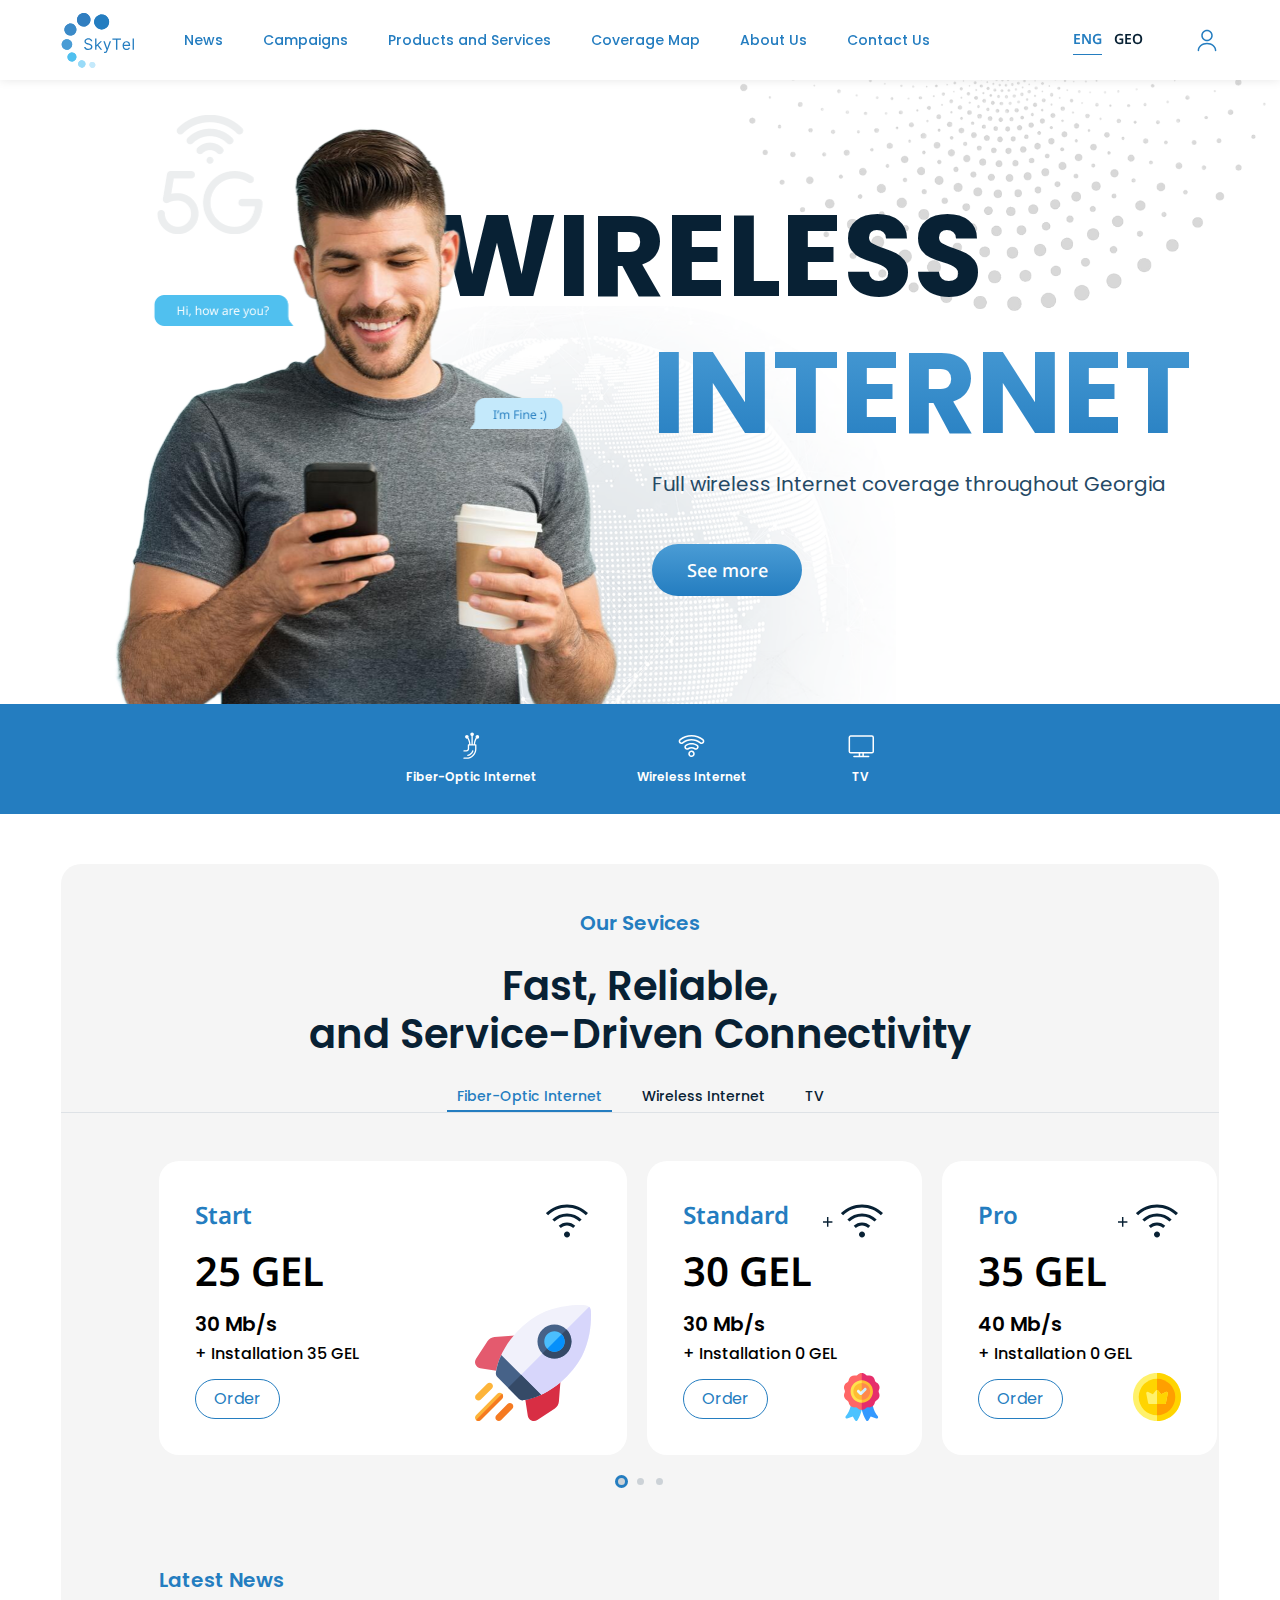
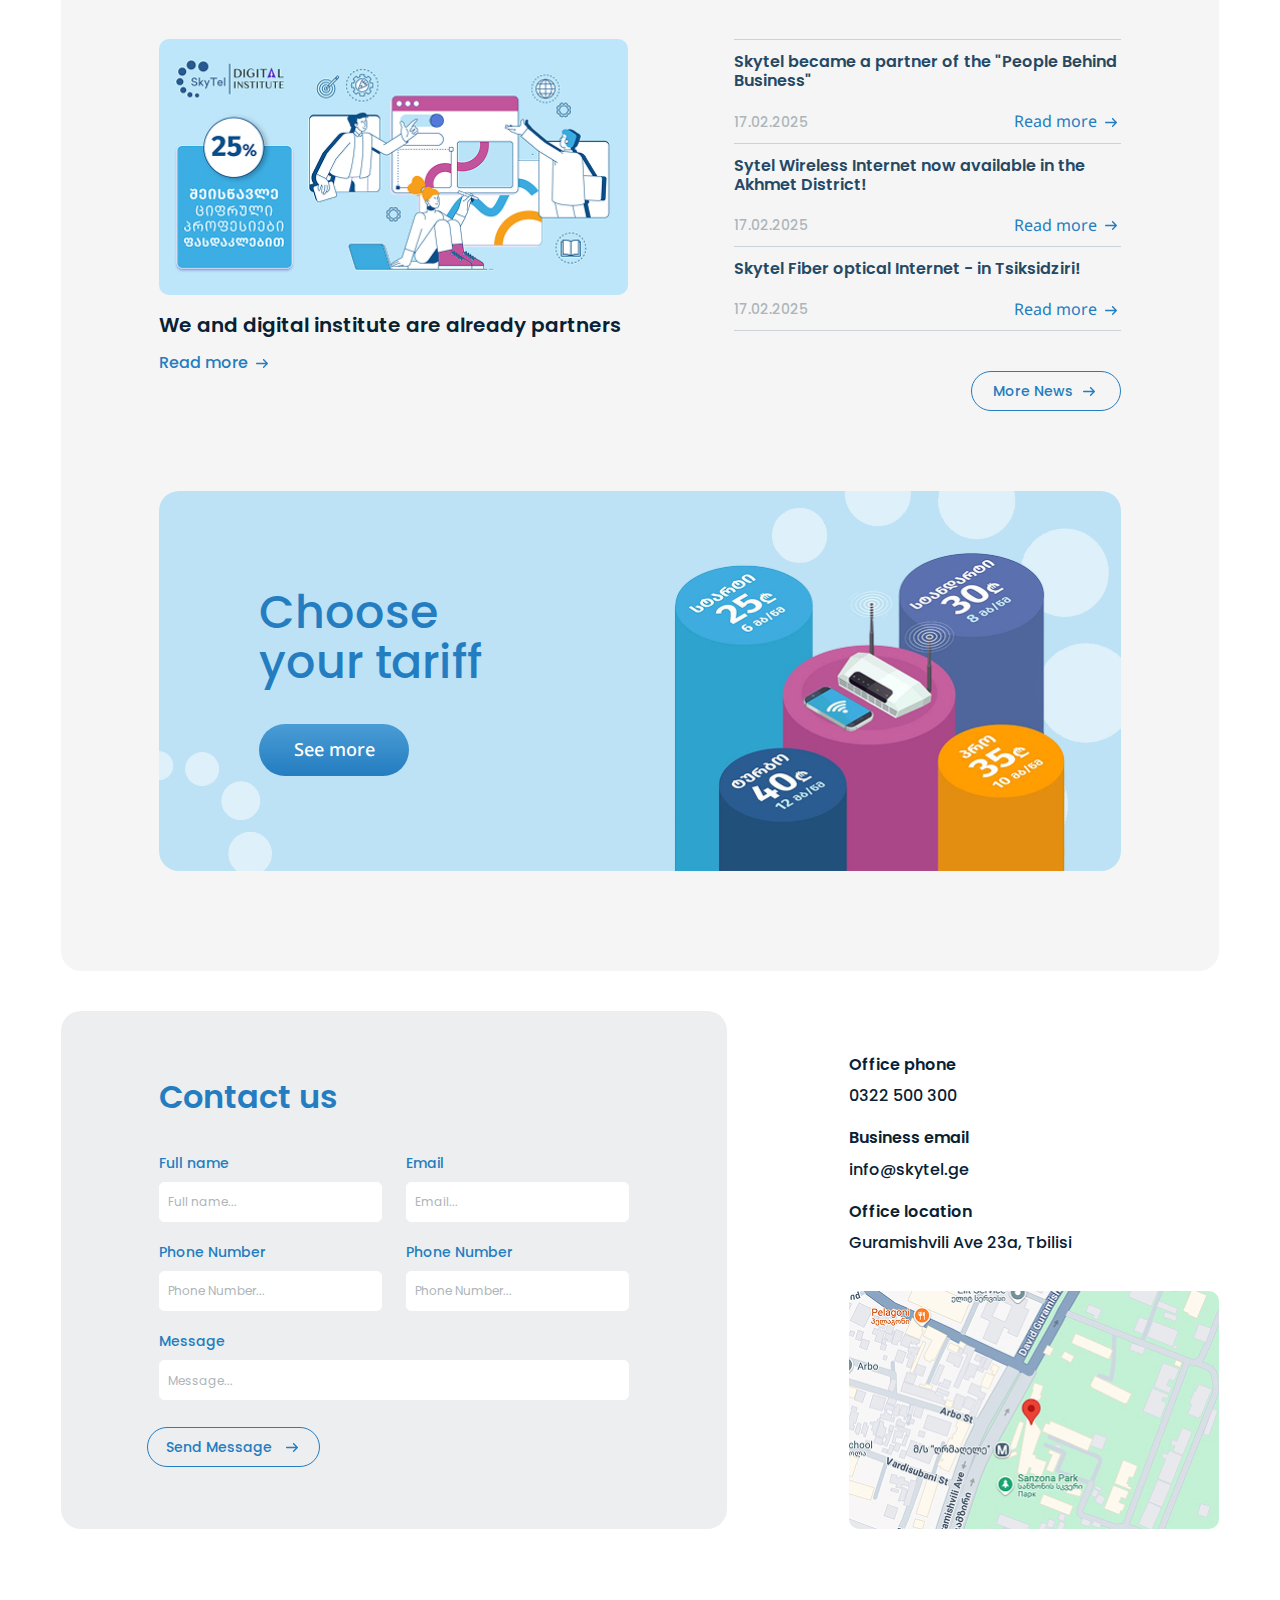
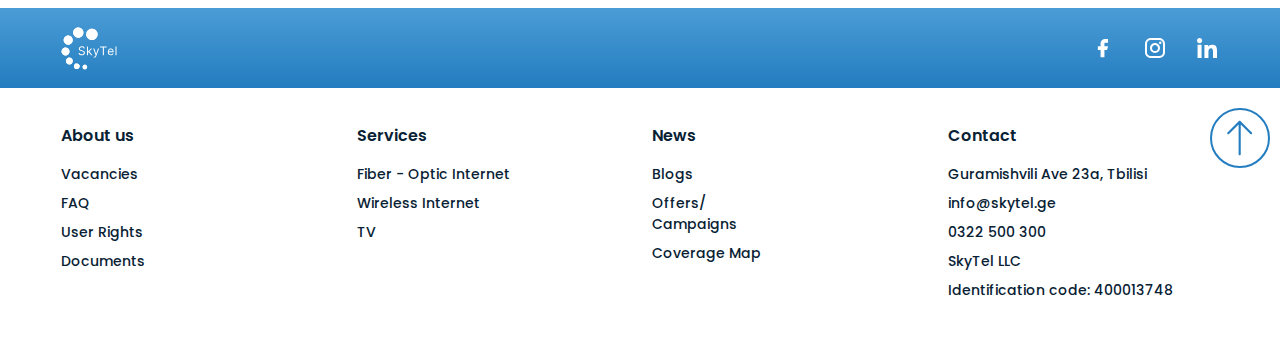
==== commit 49efc277: "Add files via upload" ====
--- a/index.html
+++ b/index.html
@@ -18,7 +18,7 @@
             <div class="row g-0 align-items-center">
                 <div class="header__logo">
                     <a href="#">
-                        <img src="img/general/logo.png" alt="logo">
+                        <img src="img/general/logo.svg" alt="logo">
                     </a>
                 </div>
                 <div class="header__nav">
@@ -87,24 +87,42 @@
         <div class="bluerowserv">
             <div class="container">
                 <div class="d-flex flex-wrap justify-content-center">
-                    <div class="bluerowserv__item">
-                        <img src="img/main/ic1.svg" alt="icon">
+                    <a href="#" class="bluerowserv__item">
+                        <!-- <img src="img/main/ic1.svg" alt="icon"> -->
+                        <svg xmlns="http://www.w3.org/2000/svg" width="29" height="28" viewBox="0 0 29 28" fill="none">
+                            <path
+                                d="M20.3707 3.09484C19.394 3.09484 18.5847 3.89531 18.5847 4.8614C18.5847 5.19263 18.6684 5.46865 18.8358 5.74468C17.9986 6.98679 16.994 9.11219 16.7428 12.2037H15.794V4.00572C16.4637 3.7297 16.9102 3.09484 16.9102 2.34957C16.9102 1.38348 16.1009 0.583008 15.1242 0.583008C14.1474 0.583008 13.3381 1.38348 13.3381 2.34957C13.3381 3.09484 13.8126 3.7297 14.4544 4.00572V12.2037H13.5056C13.2544 9.11219 12.2498 6.98679 11.4126 5.74468C11.5521 5.46865 11.6637 5.19263 11.6637 4.8614C11.6637 3.89531 10.8544 3.09484 9.87768 3.09484C8.90094 3.09484 8.09163 3.89531 8.09163 4.8614C8.09163 5.82749 8.90094 6.62796 9.87768 6.62796C10.0451 6.62796 10.2126 6.60036 10.38 6.54515C11.0777 7.64925 11.9428 9.49862 12.194 12.1761H11.4684C11.1056 12.1761 10.7986 12.4797 10.7986 12.8385V16.8685C10.7986 17.6414 10.1847 18.2486 9.40326 18.2486H7.00326C6.64047 18.2486 6.3335 18.5523 6.3335 18.9111C6.3335 19.2699 6.64047 19.5735 7.00326 19.5735H9.40326C10.9102 19.5735 12.1381 18.359 12.1381 16.8685V13.5286H18.1102V16.8961C18.1102 21.6437 14.2033 25.5081 9.40326 25.5081H7.00326C6.64047 25.5081 6.3335 25.8117 6.3335 26.1705C6.3335 26.5294 6.64047 26.833 7.00326 26.833H9.40326C14.9288 26.833 19.4219 22.389 19.4219 16.9237V12.8661C19.4219 12.5073 19.1149 12.2037 18.7521 12.2037H18.0544C18.3056 9.52623 19.1707 7.64925 19.8684 6.57276C20.0358 6.62796 20.2033 6.65556 20.3707 6.65556C21.3474 6.65556 22.1567 5.85509 22.1567 4.889C22.1567 3.89531 21.3474 3.09484 20.3707 3.09484Z"
+                                fill="white" />
+                            <path
+                                d="M10.8547 24.0171C10.9106 24.0171 10.9385 24.0171 10.9943 23.9895C13.5059 23.4375 15.5989 21.5881 16.4082 19.1591C16.5199 18.8278 16.3245 18.4414 15.9896 18.331C15.6268 18.2206 15.264 18.4138 15.1524 18.745C14.4827 20.7324 12.7803 22.2506 10.7152 22.6922C10.3524 22.775 10.1292 23.1338 10.2129 23.4651C10.2687 23.8239 10.5478 24.0171 10.8547 24.0171Z"
+                                fill="white" />
+                        </svg>
                         <p>
                             Fiber-Optic Internet
                         </p>
-                    </div>
-                    <div class="bluerowserv__item">
-                        <img src="img/main/ic2.svg" alt="icon">
+                    </a>
+                    <a href="#" class="bluerowserv__item">
+                        <!-- <img src="img/main/ic2.svg" alt="icon"> -->
+                        <svg xmlns="http://www.w3.org/2000/svg" width="29" height="28" viewBox="0 0 29 28" fill="none">
+                            <path
+                                d="M20.4231 12.6832C18.6494 11.5621 16.5998 10.9676 14.508 10.9676C12.4163 10.9676 10.3666 11.5621 8.59298 12.6832C8.25671 12.8978 7.97281 13.1866 7.76253 13.5278C7.55225 13.8691 7.42103 14.254 7.3787 14.6538C7.33097 15.0678 7.3765 15.4874 7.51187 15.8811C7.64725 16.2748 7.86897 16.6325 8.16042 16.9273L8.26987 17.038C8.70253 17.4655 9.26547 17.7325 9.86721 17.7956C10.4689 17.8588 11.0741 17.7143 11.5844 17.3857C12.4649 16.8438 13.4759 16.5572 14.5067 16.5572C15.5376 16.5572 16.5485 16.8438 17.4291 17.3857C17.8676 17.6598 18.3727 17.8057 18.8883 17.8072C19.2351 17.8089 19.5788 17.7406 19.8992 17.6062C20.2196 17.4719 20.5102 17.2742 20.754 17.0248L20.8635 16.9142C21.1549 16.6193 21.3766 16.2617 21.512 15.8679C21.6474 15.4742 21.6929 15.0546 21.6452 14.6406C21.6003 14.2424 21.4671 13.8596 21.2555 13.5207C21.0439 13.1817 20.7593 12.8955 20.4231 12.6832ZM19.7456 15.8103L19.6362 15.921C19.4525 16.0983 19.2142 16.2068 18.9611 16.2284C18.708 16.25 18.4552 16.1833 18.2447 16.0395C17.1183 15.3453 15.8246 14.9781 14.5054 14.9781C13.1863 14.9781 11.8926 15.3453 10.7662 16.0395C10.5561 16.1831 10.3037 16.2497 10.051 16.2281C9.79836 16.2065 9.5606 16.0981 9.37731 15.921L9.26787 15.8103C9.14189 15.6834 9.04597 15.5293 8.9873 15.3596C8.92863 15.1899 8.90874 15.0089 8.92912 14.8303C8.9425 14.6624 8.99446 14.4999 9.08086 14.3558C9.16726 14.2118 9.28572 14.0901 9.42682 14.0004C10.9508 13.0384 12.7114 12.5284 14.508 12.5284C16.3047 12.5284 18.0653 13.0384 19.5893 14.0004C19.7272 14.0882 19.8435 14.2068 19.9293 14.3469C20.0151 14.4871 20.0682 14.6452 20.0843 14.8092C20.106 14.9891 20.0867 15.1716 20.028 15.3428C19.9693 15.514 19.8727 15.6694 19.7456 15.7971V15.8103ZM26.2991 7.03752C22.9429 4.34952 18.7818 2.89641 14.5002 2.91721C10.2161 2.89934 6.05379 4.35722 2.69877 7.0507C2.39904 7.2913 2.15273 7.59297 1.97585 7.9361C1.79898 8.27923 1.69548 8.65614 1.6721 9.04236C1.64747 9.43315 1.70433 9.82481 1.839 10.192C1.97366 10.5591 2.18313 10.8936 2.45383 11.1736C2.92526 11.6616 3.55828 11.9565 4.23149 12.0017C4.90471 12.0469 5.57074 11.8393 6.10188 11.4186C8.50512 9.54685 11.4535 8.5318 14.4872 8.5318C17.5209 8.5318 20.4693 9.54685 22.8725 11.4186C23.3999 11.8355 24.0599 12.0429 24.7281 12.0017C25.3963 11.9604 26.0264 11.6734 26.4997 11.1947L26.5258 11.171C26.8012 10.8918 27.0151 10.5569 27.1535 10.1882C27.2918 9.81955 27.3514 9.42545 27.3283 9.03182C27.3052 8.64491 27.2015 8.2673 27.0241 7.92365C26.8468 7.58001 26.5997 7.27806 26.2991 7.03752ZM25.4209 10.0487L25.3975 10.0724C25.1944 10.28 24.9229 10.4049 24.6346 10.4234C24.3463 10.4418 24.0614 10.3526 23.834 10.1725C21.1543 8.08478 17.8664 6.95256 14.4833 6.95256C11.1002 6.95256 7.81227 8.08478 5.13254 10.1725C4.90421 10.3516 4.61875 10.4395 4.33047 10.4196C4.04219 10.3997 3.77121 10.2733 3.56909 10.0645C3.45134 9.94314 3.36011 9.79811 3.30131 9.63882C3.24251 9.47953 3.21744 9.30953 3.22773 9.13983C3.23658 8.97466 3.28021 8.81331 3.35571 8.66656C3.4312 8.51981 3.53682 8.39105 3.6655 8.2889C6.74606 5.8172 10.5675 4.48011 14.5002 4.49789C18.4308 4.47771 22.2511 5.81101 25.3323 8.27836C25.4615 8.38069 25.5674 8.50984 25.6429 8.65709C25.7184 8.80434 25.7618 8.96627 25.7701 9.13193C25.7784 9.30092 25.7517 9.4698 25.6915 9.6277C25.6314 9.7856 25.5392 9.92902 25.4209 10.0487ZM14.5002 25.0836C15.2496 25.0836 15.9757 24.8208 16.5549 24.3401C17.1341 23.8594 17.5305 23.1906 17.6767 22.4475C17.8228 21.7045 17.7095 20.9332 17.3562 20.2651C17.0029 19.597 16.4314 19.0734 15.7391 18.7835C15.0468 18.4936 14.2764 18.4555 13.5594 18.6754C12.8423 18.8954 12.2229 19.36 11.8066 19.9899C11.3904 20.6199 11.203 21.3763 11.2765 22.1302C11.3501 22.8842 11.6799 23.589 12.2098 24.1247C12.5098 24.4298 12.8667 24.6717 13.2599 24.8363C13.6531 25.0009 14.0747 25.085 14.5002 25.0836ZM13.3146 20.605C13.5886 20.3277 13.9492 20.1549 14.335 20.1163C14.7209 20.0776 15.108 20.1755 15.4305 20.3931C15.753 20.6108 15.9908 20.9348 16.1034 21.3098C16.2161 21.6849 16.1966 22.0879 16.0482 22.4501C15.8999 22.8123 15.6319 23.1112 15.29 23.296C14.948 23.4807 14.5533 23.5399 14.173 23.4633C13.7927 23.3868 13.4505 23.1793 13.2046 22.8761C12.9588 22.573 12.8245 22.1931 12.8247 21.8011C12.8263 21.5797 12.8711 21.3608 12.9565 21.1569C13.0419 20.953 13.1663 20.7682 13.3224 20.6129L13.3146 20.605Z"
+                                fill="white" />
+                        </svg>
                         <p>
                             Wireless Internet
                         </p>
-                    </div>
-                    <div class="bluerowserv__item">
-                        <img src="img/main/ic3.svg" alt="icon">
+                    </a>
+                    <a href="#" class="bluerowserv__item">
+                        <!-- <img src="img/main/ic3.svg" alt="icon"> -->
+                        <svg xmlns="http://www.w3.org/2000/svg" width="28" height="28" viewBox="0 0 28 28" fill="none">
+                            <path class="strokecolor"
+                                d="M6.93286 24.4997H21.6508M12.4521 20.7876V24.4997M16.1316 20.7876V24.4997M3.7133 20.7876H24.8704C25.632 20.7876 26.2502 20.1639 26.2502 19.3955V5.47505C26.2502 4.70664 25.632 4.08301 24.8704 4.08301H3.7133C2.95165 4.08301 2.3335 4.70664 2.3335 5.47505V19.3955C2.3335 20.1639 2.95165 20.7876 3.7133 20.7876Z"
+                                stroke="white" stroke-width="1.5" stroke-linecap="round" stroke-linejoin="round" />
+                        </svg>
                         <p>
                             TV
                         </p>
-                    </div>
+                    </a>
                 </div>
             </div>
         </div>
@@ -458,18 +476,18 @@
                         <p class="sect-subtitle">Latest News</p>
                         <div class="row">
                             <div class="col-xl-6 col-lg-6">
-                                <div class="latnewbig">
-                                    <a href="#" class="imgwrap">
+                                <a href="#" class="latnewbig">
+                                    <div class="imgwrap">
                                         <img src="img/main/img1.jpg" alt="img">
-                                    </a>
+                                    </div>
                                     <div class="descr">
                                         <h5>We and digital institute are already partners</h5>
-                                        <a href="#">
+                                        <span class="link">
                                             Read more
                                             <img src="img/main/link-arrow.svg" alt="img">
-                                        </a>
-                                    </div>
-                                </div>
+                                        </span>
+                                    </div>
+                                </a>
                             </div>
                             <div class="col-xl-5 offset-xl-1  col-lg-6">
                                 <div class="latnewlist">
@@ -513,7 +531,13 @@
                                 <div class="text-end">
                                     <a href="#" class="moremews">
                                         More News
-                                        <img src="img/main/link-arrow.svg" alt="img">
+                                        <!-- <img src="img/main/link-arrow.svg" alt="img"> -->
+                                        <svg xmlns="http://www.w3.org/2000/svg" width="20" height="20"
+                                            viewBox="0 0 20 20" fill="none">
+                                            <path
+                                                d="M11.1265 7.22553C11.0585 7.16074 11.0039 7.0826 10.9661 6.99579C10.9283 6.90897 10.9079 6.81525 10.9063 6.72022C10.9046 6.6252 10.9217 6.5308 10.9565 6.44268C10.9914 6.35455 11.0432 6.2745 11.1089 6.20729C11.1747 6.14009 11.253 6.08711 11.3392 6.05151C11.4254 6.01591 11.5178 5.99843 11.6107 6.00011C11.7037 6.00179 11.7954 6.02259 11.8803 6.06127C11.9652 6.09995 12.0416 6.15572 12.105 6.22526L15.7975 9.99987C15.9272 10.1326 16 10.3124 16 10.5C16 10.6876 15.9272 10.8674 15.7975 11.0001L12.105 14.7747C12.0416 14.8443 11.9652 14.9001 11.8803 14.9387C11.7954 14.9774 11.7037 14.9982 11.6107 14.9999C11.5178 15.0016 11.4254 14.9841 11.3392 14.9485C11.253 14.9129 11.1747 14.8599 11.1089 14.7927C11.0432 14.7255 10.9914 14.6454 10.9565 14.5573C10.9217 14.4692 10.9046 14.3748 10.9063 14.2798C10.9079 14.1847 10.9283 14.091 10.9661 14.0042C11.0039 13.9174 11.0585 13.8393 11.1265 13.7745L13.6374 11.2077H4.69234C4.50872 11.2077 4.33262 11.1332 4.20278 11.0004C4.07294 10.8677 4 10.6877 4 10.5C4 10.3123 4.07294 10.1323 4.20278 9.99955C4.33262 9.86683 4.50872 9.79226 4.69234 9.79226H13.6374L11.1265 7.22553Z"
+                                                fill="#247DC0" />
+                                        </svg>
                                     </a>
                                 </div>
                             </div>
@@ -628,7 +652,7 @@
         <div class="footer__topline">
             <div class="container">
                 <div class="d-flex">
-                    <a href="#" class="footer__logo"><img src="img/general/footer-logo.png" alt="logo"></a>
+                    <a href="#" class="footer__logo"><img src="img/general/logo-footer.svg" alt="logo"></a>
                     <ul>
                         <li>
                             <a href="#" target="_blank">
--- a/css/style.css
+++ b/css/style.css
@@ -1 +1 @@
-@import url("https://fonts.googleapis.com/css2?family=Noto+Sans+Georgian:wght@100..900&family=Poppins:ital,wght@0,100;0,200;0,300;0,400;0,500;0,600;0,700;0,800;0,900;1,100;1,200;1,300;1,400;1,500;1,600;1,700;1,800;1,900&display=swap");@media (min-width:1200px){.container{max-width:1182px}}body *{font-family:"Poppins",sans-serif}body{background:#F5F5F5}body.hidden{overflow:hidden}main.main{padding-top:80px}a{text-decoration:none}button{padding:0;background:transparent;border:none}h6{color:#254965;font-size:16px;font-weight:600}h4{font-size:26px;font-weight:500;color:#247DC0}.bluebtn{background:#247DC0;border:1px solid #247DC0;color:#fff;font-weight:500;font-size:16px;font-family:"Noto Sans Georgian",sans-serif;min-height:40px;width:100%;border-radius:30px;display:-webkit-box;display:-ms-flexbox;display:flex;-webkit-box-align:center;-ms-flex-align:center;align-items:center;-webkit-box-pack:center;-ms-flex-pack:center;justify-content:center;text-align:center;-webkit-transition:0.3s;transition:0.3s}.bluebtn:hover{background:#FF6B17;border-color:#FF6B17;color:#fff}.whitebtn{background:#fff;border:1px solid #247DC0;color:#247DC0;font-weight:500;font-size:16px;font-family:"Noto Sans Georgian",sans-serif;min-height:40px;width:100%;border-radius:30px;display:-webkit-box;display:-ms-flexbox;display:flex;-webkit-box-align:center;-ms-flex-align:center;align-items:center;-webkit-box-pack:center;-ms-flex-pack:center;justify-content:center;text-align:center;-webkit-transition:0.3s;transition:0.3s}.whitebtn:hover{color:#fff;background:#247DC0}@media (max-width:575.8px){main.main{padding-top:60px}}input::-webkit-inner-spin-button,input::-webkit-outer-spin-button{-webkit-appearance:none;margin:0}input[type=number]{-moz-appearance:textfield}.herosect{height:624px;background:#fff;position:relative;overflow:hidden;display:-webkit-box;display:-ms-flexbox;display:flex;-webkit-box-align:center;-ms-flex-align:center;align-items:center}.herosect .el1{position:absolute;right:0;top:0;width:46%}.herosect .el2{position:absolute;bottom:0;left:20%;width:50%}.herosect .imgwrap{position:relative;z-index:3;height:624px;display:-webkit-box;display:-ms-flexbox;display:flex;-webkit-box-align:end;-ms-flex-align:end;align-items:flex-end;-webkit-box-pack:end;-ms-flex-pack:end;justify-content:flex-end}.herosect .imgwrap .el31{height:624px}.herosect__descr{position:relative;z-index:2}.herosect__descr h1{font-size:114px;font-weight:700;text-transform:uppercase}.herosect__descr h1 span{display:block}.herosect__descr h1 span.darktext{margin-left:-38%;color:#082134}.herosect__descr h1 span.bluetext{background:-webkit-gradient(linear,left top,left bottom,from(#4A9CD5),to(#247DC0));background:linear-gradient(#4A9CD5,#247DC0);-webkit-background-clip:text;-webkit-text-fill-color:transparent}.herosect__descr p{margin-bottom:45px;font-size:20px;color:#254965}.herosect__descr a{color:#fff;font-size:18px;font-weight:500;line-height:120%;font-family:"Noto Sans Georgian",sans-serif;display:-webkit-inline-box;display:-ms-inline-flexbox;display:inline-flex;-webkit-box-align:center;-ms-flex-align:center;align-items:center;-webkit-box-pack:center;-ms-flex-pack:center;justify-content:center;text-align:center;min-height:52px;border-radius:28px;background:-webkit-gradient(linear,left top,left bottom,from(#4A9CD5),to(#247DC0));background:linear-gradient(#4A9CD5,#247DC0);min-width:150px;padding:5px 10px}.bluerowserv{height:110px;background:#247DC0;display:-webkit-box;display:-ms-flexbox;display:flex;-webkit-box-align:center;-ms-flex-align:center;align-items:center;-webkit-box-pack:center;-ms-flex-pack:center;justify-content:center}.bluerowserv__item{margin:0 50px;text-align:center}.bluerowserv__item img{height:28px;margin-bottom:8px}.bluerowserv__item p{text-align:center;color:#fff;font-size:12px;font-weight:600;color:#fff;margin:0}.sectgroup{padding:50px 0 40px;background:#fff}.greysect{background:#F5F5F5;border-radius:20px;padding:44px 0 100px}.greysect h2{margin-bottom:23px;font-size:40px;font-weight:600;color:#082134}.tabswrapper .nav-tabs{-webkit-box-pack:center;-ms-flex-pack:center;justify-content:center;margin-bottom:48px}.tabswrapper .nav-tabs .nav-link{padding:0;margin:0 10px;border:none;background:transparent;color:#082134;font-size:14px;font-weight:500;padding:5px 10px;position:relative}.tabswrapper .nav-tabs .nav-link:after{content:"";display:block;background:#247DC0;height:2px;width:0;-webkit-transition:0.3s;transition:0.3s;position:absolute;left:0;right:0;margin:0 auto;bottom:0}.tabswrapper .nav-tabs .nav-link.active{color:#247DC0}.tabswrapper .nav-tabs .nav-link.active:after{width:100%}.tabswrapper .nav-tabs .nav-link:hover{color:#247DC0}.sect-subtitle{margin-bottom:24px;color:#247DC0;font-size:20px;font-weight:600}.ourservsect__header{padding:0 20px}.perviewauto .swiper-slide{width:275px}.perviewauto .swiper-slide.large{width:468px}.srvslidewrap{background:#fff;border-radius:20px;display:block;padding:36px;position:relative}.srvslidewrap .tar{margin-bottom:8px;color:#247DC0;font-size:24px;font-weight:600;font-family:"Noto Sans Georgian",sans-serif;padding-right:60px}.srvslidewrap .title{font-family:"Noto Sans Georgian",sans-serif;font-size:40px;font-weight:600;color:#000;margin-bottom:8px}.srvslidewrap p{color:#000;font-size:20px;font-weight:600}.srvslidewrap p span{display:block;margin-top:5px;font-size:16px;font-weight:500;line-height:120%}.srvslidewrap .btn{color:#247DC0;height:40px;width:85px;padding:5px 10px;display:-webkit-box;display:-ms-flexbox;display:flex;-webkit-box-align:center;-ms-flex-align:center;align-items:center;-webkit-box-pack:center;-ms-flex-pack:center;justify-content:center;border-radius:30px;border:1px solid #247DC0}.srvslidewrap .ictop{position:absolute;max-width:64px;top:36px;right:36px}.srvslidewrap .icbot{position:absolute;bottom:34px;right:36px;max-width:48px}.swiper-slide.large .icbot{position:absolute;bottom:34px;right:36px;max-width:116px;width:100%}.swiper-slide.large .srvslidewrap p{padding-right:120px}.mySwiper1{padding-bottom:40px}.swiper-pagination{bottom:0!important;top:initial!important}.swiper-pagination .swiper-pagination-bullet{width:13px;height:13px;background:#CCD2D7;opacity:1;-webkit-transition:0.3s;transition:0.3s;border:3px solid #F5F5F5;margin:0 3px!important}.swiper-pagination .swiper-pagination-bullet.swiper-pagination-bullet-active{width:13px;height:13px;border:3px solid #247DC0}.ourservsect{padding-bottom:20px}.latest-news{padding:50px 98px 80px 98px}.latest-news .sect-subtitle{margin-bottom:44px}.latest-news .moremews{border:1px solid #247DC0;height:40px;display:-webkit-inline-box;display:-ms-inline-flexbox;display:inline-flex;-webkit-box-align:center;-ms-flex-align:center;align-items:center;-webkit-box-pack:center;-ms-flex-pack:center;justify-content:center;margin-top:40px;border-radius:30px;width:150px;color:#247DC0;font-size:14px;font-weight:500}.latest-news .moremews img{margin-left:6px}.latnewbig .imgwrap{display:block;position:relative;overflow:hidden;border-radius:10px;height:256px;margin-bottom:18px}.latnewbig .imgwrap img{width:100%;height:100%;-o-object-fit:cover;object-fit:cover;-o-object-position:50% 50%;object-position:50% 50%}.latnewbig .descr h5{color:#082134;font-size:20px;font-weight:600;margin-bottom:14px}.latnewbig .descr a{color:#247DC0;font-weight:500;font-size:16px;line-height:120%;padding-right:24px;position:relative}.latnewbig .descr a img{width:20px;position:absolute;right:0;top:50%;-webkit-transform:translateY(-50%);transform:translateY(-50%)}.latnewlist__item{display:block;border-top:1px solid #CCD2D7;padding:12px 0 10px}.latnewlist__item:last-child{border-bottom:1px solid #CCD2D7}.latnewlist__item h6{color:#254965;font-size:16px;font-weight:600;margin-bottom:21px}.latnewlist__item .latnewlist__itembott{display:-webkit-box;display:-ms-flexbox;display:flex;-webkit-box-align:center;-ms-flex-align:center;align-items:center;-webkit-box-pack:justify;-ms-flex-pack:justify;justify-content:space-between}.latnewlist__item .latnewlist__itembott p,.latnewlist__item .latnewlist__itembott span{max-width:49%;margin:0}.latnewlist__item .latnewlist__itembott p{color:#ADB5BA;font-size:14px;font-weight:500}.latnewlist__item .latnewlist__itembott span{color:#247DC0;font-size:16px;line-height:120%;font-family:"Noto Sans Georgian",sans-serif;padding-right:24px;position:relative}.latnewlist__item .latnewlist__itembott span img{width:20px;position:absolute;right:0;top:50%;-webkit-transform:translateY(-50%);transform:translateY(-50%)}.chooseyourtariff{padding:0 98px}.chooseyourtariff-wrap{position:relative;overflow:hidden;background:#BDE2F5;height:380px;border-radius:20px}.chooseyourtariff-wrap .bgel1{position:absolute;left:0;bottom:0}.chooseyourtariff-wrap .bgel2{position:absolute;right:0;top:0}.chooseyourtariff-wrap .bgel3{max-width:428px;position:absolute;right:39px;bottom:0}.chooseyourtariff-wrap .row{height:100%;-webkit-box-align:center;-ms-flex-align:center;align-items:center}.chooseyourtariff__descr{padding-left:100px}.chooseyourtariff__descr h2{color:#247DC0;margin-bottom:36px;font-size:46px;line-height:110%;font-weight:500}.chooseyourtariff__descr a{color:#fff;font-size:18px;font-weight:500;line-height:120%;font-family:"Noto Sans Georgian",sans-serif;display:-webkit-inline-box;display:-ms-inline-flexbox;display:inline-flex;-webkit-box-align:center;-ms-flex-align:center;align-items:center;-webkit-box-pack:center;-ms-flex-pack:center;justify-content:center;text-align:center;min-height:52px;border-radius:28px;background:-webkit-gradient(linear,left top,left bottom,from(#4A9CD5),to(#247DC0));background:linear-gradient(#4A9CD5,#247DC0);min-width:150px;padding:5px 10px}.contactsection{background:#fff;padding-bottom:79px}.contactsection__form{border-radius:20px;background:#ECEEEF;padding:62px 98px}.contactsection__form .title{margin-bottom:32px;color:#247DC0;font-size:32px;font-weight:600}.inputfield{margin-bottom:20px}.inputfield label{display:block;cursor:pointer;margin-bottom:8px;color:#247DC0;font-size:14px;font-weight:500}.inputfield input,.inputfield textarea{width:100%;height:40px;padding-left:8px;border-radius:5px;background:#fff;border:1px solid #fff;font-size:12px;outline:none}.inputfield input::-webkit-input-placeholder,.inputfield textarea::-webkit-input-placeholder{color:#ADB5BA}.inputfield input::-moz-placeholder,.inputfield textarea::-moz-placeholder{color:#ADB5BA}.inputfield input:-ms-input-placeholder,.inputfield textarea:-ms-input-placeholder{color:#ADB5BA}.inputfield input::-ms-input-placeholder,.inputfield textarea::-ms-input-placeholder{color:#ADB5BA}.inputfield input::placeholder,.inputfield textarea::placeholder{color:#ADB5BA}.inputfield textarea{resize:none;height:40px;padding-top:11px}.submbtn{width:173px;height:40px;display:-webkit-inline-box;display:-ms-inline-flexbox;display:inline-flex;-webkit-box-align:center;-ms-flex-align:center;align-items:center;-webkit-box-pack:center;-ms-flex-pack:center;justify-content:center;color:#247DC0;border:1px solid #247DC0;border-radius:30px;font-size:14px;font-weight:500}.submbtn img{width:20px;margin-left:10px}.contactsection__map{display:inline-block;border-radius:10px;overflow:hidden;position:relative}.contactsection__info ul{list-style-type:none;margin:0 0 16px 0;padding:0}.contactsection__info ul li{margin-bottom:20px}.contactsection__info ul li p{margin-bottom:10px;color:#082134;font-weight:600;font-size:16px;line-height:120%}.contactsection__info ul li a{color:#082134;font-weight:500;line-height:120%;-webkit-transition:0.3s;transition:0.3s}.contactsection__info ul li a:hover{color:#247DC0}.contactsection__info{height:100%;display:-webkit-box;display:-ms-flexbox;display:flex;-webkit-box-orient:vertical;-webkit-box-direction:normal;-ms-flex-direction:column;flex-direction:column;-webkit-box-pack:end;-ms-flex-pack:end;justify-content:flex-end}.contactsection__map img{width:100%;height:100%;-o-object-fit:cover;object-fit:cover;-o-object-position:50% 50%;object-position:50% 50%}@media (max-width:1199.8px){.herosect__descr h1{font-size:70px;line-height:100%}.herosect{height:500px}.herosect .imgwrap .el31{height:500px}.herosect__descr h1 span.darktext{margin-left:-20%}.herosect__descr p{font-size:16px;margin-bottom:30px}.sect-subtitle{font-size:18px;margin-bottom:16px}.greysect h2{font-size:32px}.srvslidewrap .tar{font-size:18px;margin-bottom:0px}.srvslidewrap .title{font-size:32px;margin-bottom:5px}.srvslidewrap p{font-size:18px}.srvslidewrap p span{font-size:14px;margin-top:0}.latest-news{padding:50px 30px 50px 30px}.latest-news .sect-subtitle{margin-bottom:24px}.latnewbig .descr h5{font-size:18px;margin-bottom:5px}.chooseyourtariff{padding:0 30px}.chooseyourtariff__descr{padding-left:80px}.contactsection__form{padding:30px 50px}.contactsection__info ul li{margin-bottom:15px}.contactsection__info ul li p{margin-bottom:5px}.contactsection__map{height:230px}}@media (max-width:991.8px){.herosect .imgwrap .el31{position:absolute;bottom:0;left:0}.herosect .imgwrap{height:auto;position:initial}.herosect .el2{display:none}.bluerowserv{height:80px}.bluerowserv__item{margin:0 30px}.latnewbig .imgwrap{height:auto;margin-bottom:20px}.latnewbig .descr h5{font-size:24px}.latnewbig{margin-bottom:30px}.chooseyourtariff-wrap .bgel3{width:300px}.chooseyourtariff-wrap{height:340px}.chooseyourtariff-wrap .bgel2{width:40%}.chooseyourtariff-wrap .bgel1{width:100px}.greysect{padding-bottom:40px}.contactsection__form{padding:30px;margin-bottom:30px}.contactsection__info ul li a,.contactsection__info ul li p{font-size:18px}}.userarea-section{padding:40px 0}.offersect{border:1px solid #ECEEEF;border-radius:20px;background:#fff}.offersect__header{min-height:56px;display:-webkit-box;display:-ms-flexbox;display:flex;-webkit-box-align:center;-ms-flex-align:center;align-items:center;padding:5px 32px;border-bottom:1px solid #ECEEEF}.offersect__header h6,.offersect__header p{width:100%;max-width:50%;-webkit-box-flex:0;-ms-flex:0 0 50%;flex:0 0 50%;margin:0}.offersect__header h6{color:#247DC0;font-size:16px;font-weight:600}.offersect__header p{color:#254965;font-size:12px;font-weight:500;text-overflow:ellipsis;overflow:hidden;white-space:nowrap}.offersect__body{padding:32px;display:-webkit-box;display:-ms-flexbox;display:flex;-ms-flex-wrap:wrap;flex-wrap:wrap;-webkit-box-align:center;-ms-flex-align:center;align-items:center}.offersect__body-l{width:100%;max-width:62%;-webkit-box-flex:0;-ms-flex:0 0 62%;flex:0 0 62%}.offersect__body-r{width:100%;max-width:38%;-webkit-box-flex:0;-ms-flex:0 0 38%;flex:0 0 38%}.offer-serv{width:100%;max-width:360px;border-radius:20px;border:1px solid #ADB5BA;margin-bottom:16px;padding:30px;position:relative;display:-webkit-box;display:-ms-flexbox;display:flex;-ms-flex-wrap:wrap;flex-wrap:wrap;-webkit-transition:0.5s;transition:0.5s}.offer-serv:hover{border-color:#FF6B17;-webkit-box-shadow:0 4px 10px rgba(0,0,0,0.1);box-shadow:0 4px 10px rgba(0,0,0,0.1)}.offer-serv .label{display:-webkit-inline-box;display:-ms-inline-flexbox;display:inline-flex;-webkit-box-align:center;-ms-flex-align:center;align-items:center;-webkit-box-pack:center;-ms-flex-pack:center;justify-content:center;min-height:30px;background:#FF6B17;color:#fff;font-size:12px;font-weight:600;padding:6px 14px;position:absolute;left:28px;top:-15px;border-radius:10px}.offer-serv:last-child{margin-bottom:0}.offer-serv .offer-serv__descr{width:100%;max-width:calc(100% - 100px);-webkit-box-flex:0;-ms-flex:0 0 calc(100% - 100px);flex:0 0 calc(100% - 100px)}.offer-serv .offer-serv__descr p{color:#000;margin:0 0 8px 0;font-weight:500;font-family:"Noto Sans Georgian",sans-serif}.offer-serv .offer-serv__descr p span{display:block;font-weight:600;font-size:20px}.offer-serv .offer-serv__descr p.title{margin-bottom:12px;color:#247DC0;font-size:24px;font-weight:600}.offer-serv .offer-serv__descr p:last-child{margin-bottom:0}.offer-serv .offer-serv__icons{width:100%;max-width:100px;-webkit-box-flex:0;-ms-flex:0 0 100px;flex:0 0 100px;display:-webkit-box;display:-ms-flexbox;display:flex;-webkit-box-orient:vertical;-webkit-box-direction:normal;-ms-flex-direction:column;flex-direction:column;-webkit-box-pack:justify;-ms-flex-pack:justify;justify-content:space-between;-webkit-box-align:end;-ms-flex-align:end;align-items:flex-end;padding-bottom:10px}.offer-serv .offer-serv__icons img{max-width:48px;display:inline-block}.offer-serv .offer-serv__icons p{margin:0;text-transform:uppercase;color:#247DC0;font-weight:600}.yourbalance{max-width:230px;text-align:center}.yourbalance h6{margin-bottom:16px}.yourbalance .balancebox{border:15px solid #ECEEEF;width:148px;height:148px;display:-webkit-inline-box;display:-ms-inline-flexbox;display:inline-flex;-webkit-box-align:center;-ms-flex-align:center;align-items:center;-webkit-box-pack:center;-ms-flex-pack:center;justify-content:center;border-radius:50%;margin-bottom:24px}.yourbalance .balancebox h4{margin:0}.yourbalance .balancebox h4 span{display:block;font-size:14px;text-transform:uppercase;line-height:150%}.yourbalance .bluebtn{margin-bottom:8px}.srvlist{display:-webkit-box;display:-ms-flexbox;display:flex;-webkit-box-orient:vertical;-webkit-box-direction:normal;-ms-flex-direction:column;flex-direction:column;-webkit-box-pack:justify;-ms-flex-pack:justify;justify-content:space-between;height:100%}.srv-item{min-height:86px;padding:10px 15px;display:-webkit-box;display:-ms-flexbox;display:flex;-webkit-box-align:center;-ms-flex-align:center;align-items:center;background:#fff;margin-bottom:19px;border-radius:15px;-webkit-transition:0.3s;transition:0.3s;border:1px solid #ECEEEF}.srv-item:last-child{margin-bottom:0}.srv-item:hover{background:#247DC0}.srv-item:hover .descr p{color:#fff}.srv-item:hover .imgwrap svg path{fill:#fff}.srv-item .imgwrap{width:100%;max-width:52px;-webkit-box-flex:0;-ms-flex:0 0 52px;flex:0 0 52px}.srv-item .imgwrap svg path{-webkit-transition:0.3s;transition:0.3s}.srv-item .descr{width:100%;max-width:calc(100% - 52px);-webkit-box-flex:0;-ms-flex:0 0 calc(100% - 52px);flex:0 0 calc(100% - 52px);padding-left:20px}.srv-item .descr .title{margin-bottom:4px;color:#247DC0;font-size:14px;font-weight:500}.srv-item .descr p{margin:0;color:#254965;font-size:14px;line-height:150%;-webkit-transition:0.3s;transition:0.3s}.userar__bottom{margin-top:40px;background:#fff;border:1px solid #ECEEEF;border-radius:20px;min-height:140px}.userar__bottom .linfwrap{padding:34px 32px;display:-webkit-box;display:-ms-flexbox;display:flex;-webkit-box-align:center;-ms-flex-align:center;align-items:center}.userar__bottom .linfwrap>p{width:100%;max-width:34%;-webkit-box-flex:0;-ms-flex:0 0 34%;flex:0 0 34%;margin:0;color:#254965;font-weight:600;font-size:14px}.userar__bottom .linfwrap .botservs{width:100%;max-width:66%;-webkit-box-flex:0;-ms-flex:0 0 66%;flex:0 0 66%;display:-webkit-box;display:-ms-flexbox;display:flex;-webkit-box-align:center;-ms-flex-align:center;align-items:center;-webkit-box-pack:justify;-ms-flex-pack:justify;justify-content:space-between}.userar__bottom .linfwrap .botservs .botserv{text-align:center;max-width:160px}.userar__bottom .linfwrap .botservs .botserv img{height:40px;margin-bottom:8px}.userar__bottom .linfwrap .botservs .botserv p{margin:0;color:#247DC0;font-weight:600;-webkit-transition:0.3s;transition:0.3s}.userar__bottom .linfwrap .botservs .botserv:hover p{color:#FF6B17}.questbox{border-left:1px solid #ECEEEF;padding-left:88px;display:-webkit-box;display:-ms-flexbox;display:flex;-webkit-box-align:center;-ms-flex-align:center;align-items:center;height:100%;position:relative}.questbox .title{margin-bottom:8px;color:#247DC0;font-size:14px;font-weight:500}.questbox p{font-size:12px;margin-bottom:8px;color:#ADB5BA}.questbox a{color:#247DC0;font-size:14px;font-weight:500;-webkit-transition:0.3s;transition:0.3s}.questbox a:hover{color:#FF6B17}.questbox .qimg{position:absolute;left:34px;top:38px}@media (max-width:1199.8px){.offersect__header{padding-left:15px;padding-right:15px}.offersect__body{padding:32px 15px}.offersect__body-l{max-width:55%;-webkit-box-flex:0;-ms-flex:0 0 55%;flex:0 0 55%}.offersect__body-r{max-width:45%;-webkit-box-flex:0;-ms-flex:0 0 45%;flex:0 0 45%;padding-left:20px}.offer-serv .offer-serv__descr p{margin-bottom:5px;font-size:14px}.offer-serv .offer-serv__descr p span{font-size:18px}.offer-serv .offer-serv__descr p.title{margin-bottom:8px}.srv-item{min-height:initial;margin-bottom:10px}}@media (max-width:991.8px){.offersect{margin-bottom:25px}.srvlist{-ms-flex-wrap:wrap;flex-wrap:wrap;-webkit-box-orient:initial;-webkit-box-direction:initial;-ms-flex-direction:initial;flex-direction:initial}.srvlist .srv-item{width:100%;max-width:calc(50% - 5px);-webkit-box-flex:0;-ms-flex:0 0 calc(50% - 5px);flex:0 0 calc(50% - 5px)}.questbox{border-top:1px solid #ECEEEF;border-left:none;padding-top:20px;padding-bottom:20px;padding-left:80px}.questbox .qimg{left:20px;top:20px}.userar__bottom .linfwrap .botservs .botserv p{font-size:14px}.userar__bottom .linfwrap .botservs .botserv{width:100%;max-width:140px}}@media (max-width:575.8px){.offersect__body-l,.offersect__body-r{max-width:100%;-webkit-box-flex:0;-ms-flex:0 0 100%;flex:0 0 100%}.offersect__body-l{margin-bottom:30px}.offersect__body-r{padding-left:0}.yourbalance{max-width:100%}.offer-serv{max-width:100%}.srvlist .srv-item,.userar__bottom .linfwrap .botservs{max-width:100%;-webkit-box-flex:0;-ms-flex:0 0 100%;flex:0 0 100%}.userar__bottom .linfwrap{padding:20px;-ms-flex-wrap:wrap;flex-wrap:wrap}.userar__bottom .linfwrap>p{max-width:100%;-webkit-box-flex:0;-ms-flex:0 0 100%;flex:0 0 100%;margin-bottom:20px}.userar__bottom .linfwrap .botservs{display:block}.userar__bottom .linfwrap .botservs .botserv{max-width:100%;-webkit-box-flex:0;-ms-flex:0 0 100%;flex:0 0 100%;display:-webkit-box;display:-ms-flexbox;display:flex;-ms-flex-wrap:wrap;flex-wrap:wrap;-webkit-box-align:center;-ms-flex-align:center;align-items:center;margin-bottom:15px}.userar__bottom .linfwrap .botservs .botserv:last-child{margin-bottom:0}.userar__bottom .linfwrap .botservs .botserv img{width:100%;max-width:40px;-webkit-box-flex:0;-ms-flex:0 0 40px;flex:0 0 40px;height:auto;margin:0}.userar__bottom .linfwrap .botservs .botserv p{width:100%;max-width:calc(100% - 40px);-webkit-box-flex:0;-ms-flex:0 0 calc(100% - 40px);flex:0 0 calc(100% - 40px);text-align:left;padding-left:30px}}@media (max-width:360.8px){.offer-serv{padding:24px 15px}.offer-serv .offer-serv__descr p.title{font-size:21px}}header.header{height:80px;display:-webkit-box;display:-ms-flexbox;display:flex;-webkit-box-align:center;-ms-flex-align:center;align-items:center;background:#fff;-webkit-box-shadow:0 0 10px rgba(0,0,0,0.1);box-shadow:0 0 10px rgba(0,0,0,0.1);position:fixed;left:0;top:0;width:100%;z-index:23}.header__logo{width:100%;max-width:123px;-webkit-box-flex:0;-ms-flex:0 0 123px;flex:0 0 123px}.header__logo img{max-width:75px;max-height:60px}.header__nav{width:100%;max-width:calc(100% - 269px);-webkit-box-flex:0;-ms-flex:0 0 calc(100% - 269px);flex:0 0 calc(100% - 269px)}.header__nav ul{margin:0;padding:0;list-style-type:none}.header__nav ul li{display:inline-block;vertical-align:middle;margin-right:36px}.header__nav ul li:last-child{margin-right:0}.header__nav ul li a{color:#247DC0;font-size:14px;font-weight:500;-webkit-transition:0.3s;transition:0.3s}.header__nav ul li a:hover{color:#FF6B17}.header__rightsect{width:100%;max-width:146px;-webkit-box-flex:0;-ms-flex:0 0 146px;flex:0 0 146px;display:-webkit-box;display:-ms-flexbox;display:flex;-webkit-box-pack:justify;-ms-flex-pack:justify;justify-content:space-between}.header__rightsect ul{list-style-type:none;margin:0;padding:0;width:70px;display:-webkit-box;display:-ms-flexbox;display:flex;-webkit-box-align:center;-ms-flex-align:center;align-items:center;-webkit-box-pack:justify;-ms-flex-pack:justify;justify-content:space-between}.header__rightsect ul li a{color:#082134;font-size:14px;font-weight:600;font-family:"Noto Sans Georgian",sans-serif;position:relative;-webkit-transition:0.3s;transition:0.3s}.header__rightsect ul li a:after{content:"";display:inline-block;height:1px;width:0;background:#247DC0;bottom:-7px;left:0;position:absolute;-webkit-transition:0.3s;transition:0.3s}.header__rightsect ul li a:hover{color:#FF6B17}.header__rightsect ul li.active a{color:#247DC0}.header__rightsect ul li.active a:after{width:100%}.header__rightsect ul li.active a:hover{color:#247DC0}.header__rightsect .profile button img{width:24px}.header__burger{display:none}@media (max-width:1199.8px){.header__nav ul li{margin-right:16px}.header__logo,.header__rightsect{max-width:120px;-webkit-box-flex:0;-ms-flex:0 0 120px;flex:0 0 120px}.header__nav{max-width:calc(100% - 240px);-webkit-box-flex:0;-ms-flex:0 0 calc(100% - 240px);flex:0 0 calc(100% - 240px)}}@media (max-width:991.8px){.header__burger{display:-webkit-inline-box;display:-ms-inline-flexbox;display:inline-flex;-webkit-box-align:center;-ms-flex-align:center;align-items:center;-webkit-box-pack:center;-ms-flex-pack:center;justify-content:center;width:44px;height:44px;border-radius:50%;vertical-align:middle}button.burger{display:inline-block;position:relative;padding:0;width:32px;height:20px;border:none;background:transparent;cursor:pointer}button.burger:focus{outline:none}button.burger.burger2 span,button.burger.burger2:after,button.burger.burger2:before{width:100%;height:2px;border-radius:100px;position:absolute;display:block;background:#0E4271;right:0}button.burger.burger2:after,button.burger.burger2:before{content:"";-webkit-transition:0.3s width 0.4s;transition:0.3s width 0.4s}button.burger.burger2:after{top:0px;left:0px;margin-top:0px}button.burger.burger2:before{bottom:0px;right:0px;margin-bottom:0px}button.burger.burger2 span{top:50%;margin-top:-1px;-webkit-transition:-webkit-transform 0.3s;transition:-webkit-transform 0.3s;transition:transform 0.3s;transition:transform 0.3s,-webkit-transform 0.3s}button.burger.burger2 span:before{content:"";background:#0E4271;width:100%;height:2px;border-radius:100px;position:absolute;left:0px;-webkit-transition:-webkit-transform 0.3s;transition:-webkit-transform 0.3s;transition:transform 0.3s;transition:transform 0.3s,-webkit-transform 0.3s}button.burger.burger2.on:after{-webkit-transition:all 0.2s;transition:all 0.2s;width:0%;left:0px}button.burger.burger2.on:before{-webkit-transition:all 0.2s;transition:all 0.2s;width:0%;right:0px}button.burger.burger2.on span{-webkit-transform:rotate(45deg);transform:rotate(45deg);-webkit-transition:0.3s -webkit-transform 0.4s;transition:0.3s -webkit-transform 0.4s;transition:0.3s transform 0.4s;transition:0.3s transform 0.4s,0.3s -webkit-transform 0.4s}button.burger.burger2.on span:before{-webkit-transform:rotate(-90deg);transform:rotate(-90deg);-webkit-transition:0.3s -webkit-transform 0.4s;transition:0.3s -webkit-transform 0.4s;transition:0.3s transform 0.4s;transition:0.3s transform 0.4s,0.3s -webkit-transform 0.4s}.header__nav{display:none}.header__rightsect{max-width:calc(100% - 120px);-webkit-box-flex:0;-ms-flex:0 0 calc(100% - 120px);flex:0 0 calc(100% - 120px);-webkit-box-pack:end;-ms-flex-pack:end;justify-content:flex-end;-webkit-box-align:center;-ms-flex-align:center;align-items:center}.header__rightsect ul li a:after{bottom:-2px}.header__rightsect ul{margin-right:20px}.header__rightsect .profile{margin-right:20px}.header__nav{display:block;position:fixed;left:0;bottom:0;width:100%;max-width:100%;height:calc(100vh - 80px);background:#fff;z-index:99;border-top:1px solid #247DC0;padding:40px;overflow:auto;-webkit-transition:0.5s;transition:0.5s;-webkit-transform:translateX(100%);transform:translateX(100%)}.header__nav.show{-webkit-transform:translateX(0);transform:translateX(0)}.header__nav ul li{margin:0 0 15px 0;display:block}.header__nav ul li a{font-size:16px}.footer__list{margin-bottom:30px}}@media (max-width:575.8px){header.header{height:60px}.header__logo img{max-height:44px}.header__nav{height:calc(100vh - 60px);padding:40px 20px}}.footer__topline{min-height:80px;display:-webkit-box;display:-ms-flexbox;display:flex;-webkit-box-align:center;-ms-flex-align:center;align-items:center;-webkit-box-pack:justify;-ms-flex-pack:justify;justify-content:space-between;background:-webkit-gradient(linear,left top,left bottom,from(#4A9CD5),to(#247DC0));background:linear-gradient(to bottom,#4A9CD5,#247DC0)}.footer__topline .d-flex{-webkit-box-pack:justify;-ms-flex-pack:justify;justify-content:space-between;-webkit-box-align:center;-ms-flex-align:center;align-items:center}.footer__topline ul{list-style-type:none;margin:0;padding:0}.footer__topline ul li{display:inline-block;vertical-align:middle;margin-right:24px}.footer__topline ul li:last-child{margin-right:0}.footer__topline ul li a svg{width:24px}.footer__topline ul li a svg path{-webkit-transition:0.3s;transition:0.3s}.footer__topline ul li a:hover svg path{fill:#FF6B17}.footer__topline .footer__logo a{max-width:62px}.footer__content{padding:36px 0 38px;background:#fff}.footer__content .footer__list p.title{margin-bottom:16px;color:#082134;font-size:16px;font-weight:600}.footer__content .footer__list ul{margin:0;padding:0;list-style-type:none}.footer__content .footer__list ul li{margin-bottom:8px;color:#082134;font-size:14px;font-weight:500}.footer__content .footer__list ul li:last-child{margin-bottom:0}.footer__content .footer__list ul li a{color:#082134;font-size:14px;font-weight:500;-webkit-transition:0.3s;transition:0.3s}.footer__content .footer__list ul li a:hover{color:#247DC0}footer.footer{position:relative}.totop{display:inline-block;width:60px;height:60px;position:absolute;right:0;top:116px;right:7%}.totop svg{width:100%}.totop svg path,.totop svg rect{-webkit-transition:0.3s;transition:0.3s}.totop:hover svg path{fill:#FF6B17}.totop:hover svg rect.border{stroke:#FF6B17}@media (max-width:1499.8px){.totop{right:3%}}@media (max-width:1399.8px){.totop{right:10px;top:100px}}@media (max-width:1199.8px){.totop{top:85px}}@media (max-width:991.8px){.totop{width:40px;height:40px}}@media (max-width:575.8px){.footer__content{padding-bottom:10px}.totop svg{height:40px}}+@import url("https://fonts.googleapis.com/css2?family=Noto+Sans+Georgian:wght@100..900&family=Poppins:ital,wght@0,100;0,200;0,300;0,400;0,500;0,600;0,700;0,800;0,900;1,100;1,200;1,300;1,400;1,500;1,600;1,700;1,800;1,900&display=swap");@media (min-width:1200px){.container{max-width:1182px}}body *{font-family:"Poppins",sans-serif}body{background:#F5F5F5}body.hidden{overflow:hidden}main.main{padding-top:80px}a{text-decoration:none}button{padding:0;background:transparent;border:none}h6{color:#254965;font-size:16px;font-weight:600}h4{font-size:26px;font-weight:500;color:#247DC0}.bluebtn{background:#247DC0;border:1px solid #247DC0;color:#fff;font-weight:500;font-size:16px;font-family:"Noto Sans Georgian",sans-serif;min-height:40px;width:100%;border-radius:30px;display:-webkit-box;display:-ms-flexbox;display:flex;-webkit-box-align:center;-ms-flex-align:center;align-items:center;-webkit-box-pack:center;-ms-flex-pack:center;justify-content:center;text-align:center;-webkit-transition:0.3s;transition:0.3s}.bluebtn:hover{background:#FF6B17;border-color:#FF6B17;color:#fff}.whitebtn{background:#fff;border:1px solid #247DC0;color:#247DC0;font-weight:500;font-size:16px;font-family:"Noto Sans Georgian",sans-serif;min-height:40px;width:100%;border-radius:30px;display:-webkit-box;display:-ms-flexbox;display:flex;-webkit-box-align:center;-ms-flex-align:center;align-items:center;-webkit-box-pack:center;-ms-flex-pack:center;justify-content:center;text-align:center;-webkit-transition:0.3s;transition:0.3s}.whitebtn:hover{color:#fff;background:#247DC0}@media (max-width:575.8px){main.main{padding-top:60px}}input::-webkit-inner-spin-button,input::-webkit-outer-spin-button{-webkit-appearance:none;margin:0}input[type=number]{-moz-appearance:textfield}.herosect{height:624px;background:#fff;position:relative;overflow:hidden;display:-webkit-box;display:-ms-flexbox;display:flex;-webkit-box-align:center;-ms-flex-align:center;align-items:center}.herosect .el1{position:absolute;right:0;top:0;width:46%}.herosect .el2{position:absolute;bottom:0;left:20%;width:50%}.herosect .imgwrap{position:relative;z-index:3;height:624px;display:-webkit-box;display:-ms-flexbox;display:flex;-webkit-box-align:end;-ms-flex-align:end;align-items:flex-end;-webkit-box-pack:end;-ms-flex-pack:end;justify-content:flex-end}.herosect .imgwrap .el31{height:624px}.herosect__descr{position:relative;z-index:2}.herosect__descr h1{font-size:114px;font-weight:700;text-transform:uppercase}.herosect__descr h1 span{display:block}.herosect__descr h1 span.darktext{margin-left:-38%;color:#082134}.herosect__descr h1 span.bluetext{background:-webkit-gradient(linear,left top,left bottom,from(#4A9CD5),to(#247DC0));background:linear-gradient(#4A9CD5,#247DC0);-webkit-background-clip:text;-webkit-text-fill-color:transparent}.herosect__descr p{margin-bottom:45px;font-size:20px;color:#254965}.herosect__descr a{color:#fff;font-size:18px;font-weight:500;line-height:120%;font-family:"Noto Sans Georgian",sans-serif;display:-webkit-inline-box;display:-ms-inline-flexbox;display:inline-flex;-webkit-box-align:center;-ms-flex-align:center;align-items:center;-webkit-box-pack:center;-ms-flex-pack:center;justify-content:center;text-align:center;min-height:52px;border-radius:28px;background:-webkit-gradient(linear,left top,left bottom,from(#4A9CD5),to(#247DC0));background:linear-gradient(#4A9CD5,#247DC0);min-width:150px;padding:5px 10px}.herosect__descr a:hover{background:#FF6B17}.bluerowserv{height:110px;background:#247DC0;display:-webkit-box;display:-ms-flexbox;display:flex;-webkit-box-align:center;-ms-flex-align:center;align-items:center;-webkit-box-pack:center;-ms-flex-pack:center;justify-content:center}.bluerowserv__item{margin:0 50px;text-align:center}.bluerowserv__item img,.bluerowserv__item svg{height:28px;margin-bottom:8px}.bluerowserv__item img path,.bluerowserv__item svg path{-webkit-transition:0.3s;transition:0.3s}.bluerowserv__item p{text-align:center;color:#fff;font-size:12px;font-weight:600;color:#fff;margin:0;-webkit-transition:0.3s;transition:0.3s}.bluerowserv__item:hover p{color:#FF6B17}.bluerowserv__item:hover svg path{fill:#FF6B17}.bluerowserv__item:hover svg path.strokecolor{stroke:#FF6B17;fill:transparent}.sectgroup{padding:50px 0 40px;background:#fff}.greysect{background:#F5F5F5;border-radius:20px;padding:44px 0 100px}.greysect h2{margin-bottom:23px;font-size:40px;font-weight:600;color:#082134}.tabswrapper .nav-tabs{-webkit-box-pack:center;-ms-flex-pack:center;justify-content:center;margin-bottom:48px}.tabswrapper .nav-tabs .nav-link{padding:0;margin:0 10px;border:none;background:transparent;color:#082134;font-size:14px;font-weight:500;padding:5px 10px;position:relative}.tabswrapper .nav-tabs .nav-link:after{content:"";display:block;background:#247DC0;height:2px;width:0;-webkit-transition:0.3s;transition:0.3s;position:absolute;left:0;right:0;margin:0 auto;bottom:0}.tabswrapper .nav-tabs .nav-link.active{color:#247DC0}.tabswrapper .nav-tabs .nav-link.active:after{width:100%}.tabswrapper .nav-tabs .nav-link:hover{color:#247DC0}.sect-subtitle{margin-bottom:24px;color:#247DC0;font-size:20px;font-weight:600}.ourservsect__header{padding:0 20px}.perviewauto .swiper-slide{width:275px}.perviewauto .swiper-slide.large{width:468px}.srvslidewrap{background:#fff;border-radius:20px;display:block;padding:36px;position:relative}.srvslidewrap .tar{margin-bottom:8px;color:#247DC0;font-size:24px;font-weight:600;font-family:"Noto Sans Georgian",sans-serif;padding-right:60px}.srvslidewrap .title{font-family:"Noto Sans Georgian",sans-serif;font-size:40px;font-weight:600;color:#000;margin-bottom:8px}.srvslidewrap p{color:#000;font-size:20px;font-weight:600}.srvslidewrap p span{display:block;margin-top:5px;font-size:16px;font-weight:500;line-height:120%}.srvslidewrap .btn{color:#247DC0;height:40px;width:85px;padding:5px 10px;display:-webkit-box;display:-ms-flexbox;display:flex;-webkit-box-align:center;-ms-flex-align:center;align-items:center;-webkit-box-pack:center;-ms-flex-pack:center;justify-content:center;border-radius:30px;border:1px solid #247DC0;-webkit-transition:0.3s;transition:0.3s}.srvslidewrap .btn:hover{background:#247DC0;color:#fff}.srvslidewrap .ictop{position:absolute;max-width:64px;top:36px;right:36px}.srvslidewrap .icbot{position:absolute;bottom:34px;right:36px;max-width:48px}.swiper-slide.large .icbot{position:absolute;bottom:34px;right:36px;max-width:116px;width:100%}.swiper-slide.large .srvslidewrap p{padding-right:120px}.mySwiper1{padding-bottom:40px}.swiper-pagination{bottom:0!important;top:initial!important}.swiper-pagination .swiper-pagination-bullet{width:13px;height:13px;background:#CCD2D7;opacity:1;-webkit-transition:0.3s;transition:0.3s;border:3px solid #F5F5F5;margin:0 3px!important}.swiper-pagination .swiper-pagination-bullet.swiper-pagination-bullet-active{width:13px;height:13px;border:3px solid #247DC0}.ourservsect{padding-bottom:20px}.latest-news{padding:50px 98px 80px 98px}.latest-news .sect-subtitle{margin-bottom:44px}.latest-news .moremews{border:1px solid #247DC0;height:40px;display:-webkit-inline-box;display:-ms-inline-flexbox;display:inline-flex;-webkit-box-align:center;-ms-flex-align:center;align-items:center;-webkit-box-pack:center;-ms-flex-pack:center;justify-content:center;margin-top:40px;border-radius:30px;width:150px;color:#247DC0;font-size:14px;font-weight:500;-webkit-transition:0.3s;transition:0.3s}.latest-news .moremews img,.latest-news .moremews svg{margin-left:6px;-webkit-transition:0.3s;transition:0.3s}.latest-news .moremews img path,.latest-news .moremews svg path{-webkit-transition:0.3s;transition:0.3s}.latest-news .moremews:hover{border-color:#FF6B17;color:#FF6B17}.latest-news .moremews:hover svg{-webkit-transform:translate(5px,0);transform:translate(5px,0)}.latest-news .moremews:hover svg path{fill:#FF6B17}.latnewbig .imgwrap{display:block;position:relative;overflow:hidden;border-radius:10px;height:256px;margin-bottom:18px}.latnewbig .imgwrap img{width:100%;height:100%;-o-object-fit:cover;object-fit:cover;-o-object-position:50% 50%;object-position:50% 50%}.latnewbig .descr h5{color:#082134;font-size:20px;font-weight:600;-webkit-transition:0.3s;transition:0.3s;margin-bottom:14px}.latnewbig .descr .link{color:#247DC0;font-weight:500;font-size:16px;line-height:120%;padding-right:24px;position:relative}.latnewbig .descr .link img{width:20px;position:absolute;right:0;top:50%;-webkit-transform:translateY(-50%);transform:translateY(-50%);-webkit-transition:0.3s;transition:0.3s}.latnewbig:hover .descr h5{color:#FF6B17}.latnewbig:hover .link img{-webkit-transform:translate(5px,-50%);transform:translate(5px,-50%)}.latnewlist__item{display:block;border-top:1px solid #CCD2D7;padding:12px 0 10px}.latnewlist__item:last-child{border-bottom:1px solid #CCD2D7}.latnewlist__item h6{color:#254965;font-size:16px;font-weight:600;margin-bottom:21px;-webkit-transition:0.3s;transition:0.3s}.latnewlist__item .latnewlist__itembott{display:-webkit-box;display:-ms-flexbox;display:flex;-webkit-box-align:center;-ms-flex-align:center;align-items:center;-webkit-box-pack:justify;-ms-flex-pack:justify;justify-content:space-between}.latnewlist__item .latnewlist__itembott p,.latnewlist__item .latnewlist__itembott span{max-width:49%;margin:0}.latnewlist__item .latnewlist__itembott p{color:#ADB5BA;font-size:14px;font-weight:500}.latnewlist__item .latnewlist__itembott span{color:#247DC0;font-size:16px;line-height:120%;font-family:"Noto Sans Georgian",sans-serif;padding-right:24px;position:relative}.latnewlist__item .latnewlist__itembott span img{width:20px;position:absolute;right:0;top:50%;-webkit-transition:0.3s;transition:0.3s;-webkit-transform:translateY(-50%);transform:translateY(-50%)}.latnewlist__item:hover span img{-webkit-transform:translate(5px,-50%);transform:translate(5px,-50%)}.latnewlist__item:hover h6{color:#247DC0}.chooseyourtariff{padding:0 98px}.chooseyourtariff-wrap{position:relative;overflow:hidden;background:#BDE2F5;height:380px;border-radius:20px}.chooseyourtariff-wrap .bgel1{position:absolute;left:0;bottom:0}.chooseyourtariff-wrap .bgel2{position:absolute;right:0;top:0}.chooseyourtariff-wrap .bgel3{max-width:428px;position:absolute;right:39px;bottom:0}.chooseyourtariff-wrap .row{height:100%;-webkit-box-align:center;-ms-flex-align:center;align-items:center}.chooseyourtariff__descr{padding-left:100px}.chooseyourtariff__descr h2{color:#247DC0;margin-bottom:36px;font-size:46px;line-height:110%;font-weight:500}.chooseyourtariff__descr a{color:#fff;font-size:18px;font-weight:500;line-height:120%;font-family:"Noto Sans Georgian",sans-serif;display:-webkit-inline-box;display:-ms-inline-flexbox;display:inline-flex;-webkit-box-align:center;-ms-flex-align:center;align-items:center;-webkit-box-pack:center;-ms-flex-pack:center;justify-content:center;text-align:center;min-height:52px;border-radius:28px;background:-webkit-gradient(linear,left top,left bottom,from(#4A9CD5),to(#247DC0));background:linear-gradient(#4A9CD5,#247DC0);min-width:150px;padding:5px 10px}.chooseyourtariff__descr a:hover{background:#FF6B17}.contactsection{background:#fff;padding-bottom:79px}.contactsection__form{border-radius:20px;background:#ECEEEF;padding:62px 98px}.contactsection__form .title{margin-bottom:32px;color:#247DC0;font-size:32px;font-weight:600}.inputfield{margin-bottom:20px}.inputfield label{display:block;cursor:pointer;margin-bottom:8px;color:#247DC0;font-size:14px;font-weight:500}.inputfield input,.inputfield textarea{width:100%;height:40px;padding-left:8px;border-radius:5px;background:#fff;border:1px solid #fff;font-size:12px;outline:none;-webkit-transition:0.3s;transition:0.3s}.inputfield input:focus,.inputfield textarea:focus{border-color:#247DC0}.inputfield input::-webkit-input-placeholder,.inputfield textarea::-webkit-input-placeholder{color:#ADB5BA}.inputfield input::-moz-placeholder,.inputfield textarea::-moz-placeholder{color:#ADB5BA}.inputfield input:-ms-input-placeholder,.inputfield textarea:-ms-input-placeholder{color:#ADB5BA}.inputfield input::-ms-input-placeholder,.inputfield textarea::-ms-input-placeholder{color:#ADB5BA}.inputfield input::placeholder,.inputfield textarea::placeholder{color:#ADB5BA}.inputfield textarea{resize:none;height:40px;padding-top:11px}.submbtn{width:173px;height:40px;display:-webkit-inline-box;display:-ms-inline-flexbox;display:inline-flex;-webkit-box-align:center;-ms-flex-align:center;align-items:center;-webkit-box-pack:center;-ms-flex-pack:center;justify-content:center;color:#247DC0;border:1px solid #247DC0;border-radius:30px;font-size:14px;font-weight:500}.submbtn img{width:20px;margin-left:10px}.contactsection__map{display:inline-block;border-radius:10px;overflow:hidden;position:relative}.contactsection__info ul{list-style-type:none;margin:0 0 16px 0;padding:0}.contactsection__info ul li{margin-bottom:20px}.contactsection__info ul li p{margin-bottom:10px;color:#082134;font-weight:600;font-size:16px;line-height:120%}.contactsection__info ul li a{color:#082134;font-weight:500;line-height:120%;-webkit-transition:0.3s;transition:0.3s}.contactsection__info ul li a:hover{color:#247DC0}.contactsection__info{height:100%;display:-webkit-box;display:-ms-flexbox;display:flex;-webkit-box-orient:vertical;-webkit-box-direction:normal;-ms-flex-direction:column;flex-direction:column;-webkit-box-pack:end;-ms-flex-pack:end;justify-content:flex-end}.contactsection__map img{width:100%;height:100%;-o-object-fit:cover;object-fit:cover;-o-object-position:50% 50%;object-position:50% 50%}@media (max-width:1199.8px){.herosect__descr h1{font-size:70px;line-height:100%}.herosect{height:500px}.herosect .imgwrap .el31{height:500px}.herosect__descr h1 span.darktext{margin-left:-20%}.herosect__descr p{font-size:16px;margin-bottom:30px}.sect-subtitle{font-size:18px;margin-bottom:16px}.greysect h2{font-size:32px}.srvslidewrap .tar{font-size:18px;margin-bottom:0px}.srvslidewrap .title{font-size:32px;margin-bottom:5px}.srvslidewrap p{font-size:18px}.srvslidewrap p span{font-size:14px;margin-top:0}.latest-news{padding:50px 30px 50px 30px}.latest-news .sect-subtitle{margin-bottom:24px}.latnewbig .descr h5{font-size:18px;margin-bottom:5px}.chooseyourtariff{padding:0 30px}.chooseyourtariff__descr{padding-left:80px}.contactsection__form{padding:30px 50px}.contactsection__info ul li{margin-bottom:15px}.contactsection__info ul li p{margin-bottom:5px}.contactsection__map{height:230px}}@media (max-width:991.8px){.herosect .imgwrap .el31{position:absolute;bottom:0;left:0}.herosect .imgwrap{height:auto;position:initial}.herosect .el2{display:none}.bluerowserv{height:80px}.bluerowserv__item{margin:0 30px}.latnewbig .imgwrap{height:auto;margin-bottom:20px}.latnewbig .descr h5{font-size:24px}.latnewbig{margin-bottom:30px}.chooseyourtariff-wrap .bgel3{width:300px}.chooseyourtariff-wrap{height:340px}.chooseyourtariff-wrap .bgel2{width:40%}.chooseyourtariff-wrap .bgel1{width:100px}.greysect{padding-bottom:40px}.contactsection__form{padding:30px;margin-bottom:30px}.contactsection__info ul li a,.contactsection__info ul li p{font-size:18px}}@media (max-width:767.8px){.herosect .imgwrap .el31{opacity:0.3;left:initial;right:0}.herosect__descr h1 span.darktext{margin-left:0}}@media (max-width:575.8px){.herosect .imgwrap .el31{width:100%;height:auto;right:-40%}.herosect__descr h1{font-size:50px}.herosect{height:400px}.herosect__descr p{margin-bottom:15px}.bluerowserv{height:auto;padding:10px 0}.bluerowserv .d-flex{-webkit-box-align:center;-ms-flex-align:center;align-items:center}.bluerowserv__item{margin:0;width:100%;max-width:33.333%}.greysect h2{font-size:21px}.greysect{padding:20px 0}.sect-subtitle{font-size:16px;margin-bottom:5px}.tabswrapper .nav-item{width:100%;max-width:100%;margin:0;text-align:center;-webkit-box-pack:center;-ms-flex-pack:center;justify-content:center;padding:0 20px}.tabswrapper .nav-item button{width:100%;text-align:center;margin:0 0 10px 0!important}.tabswrapper .nav-tabs{margin-bottom:20px}.perviewauto .swiper-slide.large{width:300px}.srvslidewrap{padding:20px}.swiper-slide .srvslidewrap p.tar{font-size:16px}.swiper-slide .srvslidewrap p.title{font-size:24px}.swiper-slide .srvslidewrap p span{font-size:12px}.swiper-slide.large .icbot{max-width:80px;right:20px;bottom:20px}.swiper-slide.large .icbot img{width:100%}.srvslidewrap .ictop{right:20px;top:20px;max-width:50px}.srvslidewrap .ictop img{max-width:100%}.latest-news{padding:30px 20px 40px 20px}.latest-news .sect-subtitle{margin-bottom:15px}.latnewlist__item h6{margin-bottom:10px}.chooseyourtariff{padding:0 20px}.chooseyourtariff-wrap{height:200px}.chooseyourtariff-wrap .bgel3{display:none}.chooseyourtariff__descr{padding:20px;z-index:2;position:relative;text-align:center}.chooseyourtariff__descr h2{margin-bottom:15px;font-size:24px}.contactsection__form{padding:20px}.contactsection__form .title,.inputfield{margin-bottom:15px}.contactsection__form .submbtn{margin-left:12px}.contactsection{padding-bottom:60px}.latnewlist__item h6{font-size:15px}.contactsection__info ul li a{font-size:16px}.contactsection__form .title,.latnewbig .descr h5{font-size:21px}.latest-news .moremews{margin-top:20px}}.userarea-section{padding:40px 0}.offersect{border:1px solid #ECEEEF;border-radius:20px;background:#fff}.offersect__header{min-height:56px;display:-webkit-box;display:-ms-flexbox;display:flex;-webkit-box-align:center;-ms-flex-align:center;align-items:center;padding:5px 32px;border-bottom:1px solid #ECEEEF}.offersect__header h6,.offersect__header p{width:100%;max-width:50%;-webkit-box-flex:0;-ms-flex:0 0 50%;flex:0 0 50%;margin:0}.offersect__header h6{color:#247DC0;font-size:16px;font-weight:600}.offersect__header p{color:#254965;font-size:12px;font-weight:500;text-overflow:ellipsis;overflow:hidden;white-space:nowrap}.offersect__body{padding:32px;display:-webkit-box;display:-ms-flexbox;display:flex;-ms-flex-wrap:wrap;flex-wrap:wrap;-webkit-box-align:center;-ms-flex-align:center;align-items:center}.offersect__body-l{width:100%;max-width:62%;-webkit-box-flex:0;-ms-flex:0 0 62%;flex:0 0 62%}.offersect__body-r{width:100%;max-width:38%;-webkit-box-flex:0;-ms-flex:0 0 38%;flex:0 0 38%}.offer-serv{width:100%;max-width:360px;border-radius:20px;border:1px solid #ADB5BA;margin-bottom:16px;padding:30px;position:relative;display:-webkit-box;display:-ms-flexbox;display:flex;-ms-flex-wrap:wrap;flex-wrap:wrap;-webkit-transition:0.5s;transition:0.5s}.offer-serv:hover{border-color:#FF6B17;-webkit-box-shadow:0 4px 10px rgba(0,0,0,0.1);box-shadow:0 4px 10px rgba(0,0,0,0.1)}.offer-serv .label{display:-webkit-inline-box;display:-ms-inline-flexbox;display:inline-flex;-webkit-box-align:center;-ms-flex-align:center;align-items:center;-webkit-box-pack:center;-ms-flex-pack:center;justify-content:center;min-height:30px;background:#FF6B17;color:#fff;font-size:12px;font-weight:600;padding:6px 14px;position:absolute;left:28px;top:-15px;border-radius:10px}.offer-serv:last-child{margin-bottom:0}.offer-serv .offer-serv__descr{width:100%;max-width:calc(100% - 100px);-webkit-box-flex:0;-ms-flex:0 0 calc(100% - 100px);flex:0 0 calc(100% - 100px)}.offer-serv .offer-serv__descr p{color:#000;margin:0 0 8px 0;font-weight:500;font-family:"Noto Sans Georgian",sans-serif}.offer-serv .offer-serv__descr p span{display:block;font-weight:600;font-size:20px}.offer-serv .offer-serv__descr p.title{margin-bottom:12px;color:#247DC0;font-size:24px;font-weight:600}.offer-serv .offer-serv__descr p:last-child{margin-bottom:0}.offer-serv .offer-serv__icons{width:100%;max-width:100px;-webkit-box-flex:0;-ms-flex:0 0 100px;flex:0 0 100px;display:-webkit-box;display:-ms-flexbox;display:flex;-webkit-box-orient:vertical;-webkit-box-direction:normal;-ms-flex-direction:column;flex-direction:column;-webkit-box-pack:justify;-ms-flex-pack:justify;justify-content:space-between;-webkit-box-align:end;-ms-flex-align:end;align-items:flex-end;padding-bottom:10px}.offer-serv .offer-serv__icons img{max-width:48px;display:inline-block}.offer-serv .offer-serv__icons p{margin:0;text-transform:uppercase;color:#247DC0;font-weight:600}.yourbalance{max-width:230px;text-align:center}.yourbalance h6{margin-bottom:16px}.yourbalance .balancebox{border:15px solid #ECEEEF;width:148px;height:148px;display:-webkit-inline-box;display:-ms-inline-flexbox;display:inline-flex;-webkit-box-align:center;-ms-flex-align:center;align-items:center;-webkit-box-pack:center;-ms-flex-pack:center;justify-content:center;border-radius:50%;margin-bottom:24px}.yourbalance .balancebox h4{margin:0}.yourbalance .balancebox h4 span{display:block;font-size:14px;text-transform:uppercase;line-height:150%}.yourbalance .bluebtn{margin-bottom:8px}.srvlist{display:-webkit-box;display:-ms-flexbox;display:flex;-webkit-box-orient:vertical;-webkit-box-direction:normal;-ms-flex-direction:column;flex-direction:column;-webkit-box-pack:justify;-ms-flex-pack:justify;justify-content:space-between;height:100%}.srv-item{min-height:86px;padding:10px 15px;display:-webkit-box;display:-ms-flexbox;display:flex;-webkit-box-align:center;-ms-flex-align:center;align-items:center;background:#fff;margin-bottom:19px;border-radius:15px;-webkit-transition:0.3s;transition:0.3s;border:1px solid #ECEEEF}.srv-item:last-child{margin-bottom:0}.srv-item:hover{background:#247DC0}.srv-item:hover .descr p{color:#fff}.srv-item:hover .imgwrap svg path{fill:#fff}.srv-item .imgwrap{width:100%;max-width:52px;-webkit-box-flex:0;-ms-flex:0 0 52px;flex:0 0 52px}.srv-item .imgwrap svg path{-webkit-transition:0.3s;transition:0.3s}.srv-item .descr{width:100%;max-width:calc(100% - 52px);-webkit-box-flex:0;-ms-flex:0 0 calc(100% - 52px);flex:0 0 calc(100% - 52px);padding-left:20px}.srv-item .descr .title{margin-bottom:4px;color:#247DC0;font-size:14px;font-weight:500}.srv-item .descr p{margin:0;color:#254965;font-size:14px;line-height:150%;-webkit-transition:0.3s;transition:0.3s}.userar__bottom{margin-top:40px;background:#fff;border:1px solid #ECEEEF;border-radius:20px;min-height:140px}.userar__bottom .linfwrap{padding:34px 32px;display:-webkit-box;display:-ms-flexbox;display:flex;-webkit-box-align:center;-ms-flex-align:center;align-items:center}.userar__bottom .linfwrap>p{width:100%;max-width:34%;-webkit-box-flex:0;-ms-flex:0 0 34%;flex:0 0 34%;margin:0;color:#254965;font-weight:600;font-size:14px}.userar__bottom .linfwrap .botservs{width:100%;max-width:66%;-webkit-box-flex:0;-ms-flex:0 0 66%;flex:0 0 66%;display:-webkit-box;display:-ms-flexbox;display:flex;-webkit-box-align:center;-ms-flex-align:center;align-items:center;-webkit-box-pack:justify;-ms-flex-pack:justify;justify-content:space-between}.userar__bottom .linfwrap .botservs .botserv{text-align:center;max-width:160px}.userar__bottom .linfwrap .botservs .botserv img{height:40px;margin-bottom:8px}.userar__bottom .linfwrap .botservs .botserv p{margin:0;color:#247DC0;font-weight:600;-webkit-transition:0.3s;transition:0.3s}.userar__bottom .linfwrap .botservs .botserv:hover p{color:#FF6B17}.questbox{border-left:1px solid #ECEEEF;padding-left:88px;display:-webkit-box;display:-ms-flexbox;display:flex;-webkit-box-align:center;-ms-flex-align:center;align-items:center;height:100%;position:relative}.questbox .title{margin-bottom:8px;color:#247DC0;font-size:14px;font-weight:500}.questbox p{font-size:12px;margin-bottom:8px;color:#ADB5BA}.questbox a{color:#247DC0;font-size:14px;font-weight:500;-webkit-transition:0.3s;transition:0.3s}.questbox a:hover{color:#FF6B17}.questbox .qimg{position:absolute;left:34px;top:38px}@media (max-width:1199.8px){.offersect__header{padding-left:15px;padding-right:15px}.offersect__body{padding:32px 15px}.offersect__body-l{max-width:55%;-webkit-box-flex:0;-ms-flex:0 0 55%;flex:0 0 55%}.offersect__body-r{max-width:45%;-webkit-box-flex:0;-ms-flex:0 0 45%;flex:0 0 45%;padding-left:20px}.offer-serv .offer-serv__descr p{margin-bottom:5px;font-size:14px}.offer-serv .offer-serv__descr p span{font-size:18px}.offer-serv .offer-serv__descr p.title{margin-bottom:8px}.srv-item{min-height:initial;margin-bottom:10px}}@media (max-width:991.8px){.offersect{margin-bottom:25px}.srvlist{-ms-flex-wrap:wrap;flex-wrap:wrap;-webkit-box-orient:initial;-webkit-box-direction:initial;-ms-flex-direction:initial;flex-direction:initial}.srvlist .srv-item{width:100%;max-width:calc(50% - 5px);-webkit-box-flex:0;-ms-flex:0 0 calc(50% - 5px);flex:0 0 calc(50% - 5px)}.questbox{border-top:1px solid #ECEEEF;border-left:none;padding-top:20px;padding-bottom:20px;padding-left:80px}.questbox .qimg{left:20px;top:20px}.userar__bottom .linfwrap .botservs .botserv p{font-size:14px}.userar__bottom .linfwrap .botservs .botserv{width:100%;max-width:140px}}@media (max-width:575.8px){.offersect__body-l,.offersect__body-r{max-width:100%;-webkit-box-flex:0;-ms-flex:0 0 100%;flex:0 0 100%}.offersect__body-l{margin-bottom:30px}.offersect__body-r{padding-left:0}.yourbalance{max-width:100%}.offer-serv{max-width:100%}.srvlist .srv-item,.userar__bottom .linfwrap .botservs{max-width:100%;-webkit-box-flex:0;-ms-flex:0 0 100%;flex:0 0 100%}.userar__bottom .linfwrap{padding:20px;-ms-flex-wrap:wrap;flex-wrap:wrap}.userar__bottom .linfwrap>p{max-width:100%;-webkit-box-flex:0;-ms-flex:0 0 100%;flex:0 0 100%;margin-bottom:20px}.userar__bottom .linfwrap .botservs{display:block}.userar__bottom .linfwrap .botservs .botserv{max-width:100%;-webkit-box-flex:0;-ms-flex:0 0 100%;flex:0 0 100%;display:-webkit-box;display:-ms-flexbox;display:flex;-ms-flex-wrap:wrap;flex-wrap:wrap;-webkit-box-align:center;-ms-flex-align:center;align-items:center;margin-bottom:15px}.userar__bottom .linfwrap .botservs .botserv:last-child{margin-bottom:0}.userar__bottom .linfwrap .botservs .botserv img{width:100%;max-width:40px;-webkit-box-flex:0;-ms-flex:0 0 40px;flex:0 0 40px;height:auto;margin:0}.userar__bottom .linfwrap .botservs .botserv p{width:100%;max-width:calc(100% - 40px);-webkit-box-flex:0;-ms-flex:0 0 calc(100% - 40px);flex:0 0 calc(100% - 40px);text-align:left;padding-left:30px}}@media (max-width:360.8px){.offer-serv{padding:24px 15px}.offer-serv .offer-serv__descr p.title{font-size:21px}}header.header{height:80px;display:-webkit-box;display:-ms-flexbox;display:flex;-webkit-box-align:center;-ms-flex-align:center;align-items:center;background:#fff;-webkit-box-shadow:0 0 10px rgba(0,0,0,0.1);box-shadow:0 0 10px rgba(0,0,0,0.1);position:fixed;left:0;top:0;width:100%;z-index:23}.header__logo{width:100%;max-width:123px;-webkit-box-flex:0;-ms-flex:0 0 123px;flex:0 0 123px}.header__logo img{max-width:92px;max-height:69px}.header__nav{width:100%;max-width:calc(100% - 269px);-webkit-box-flex:0;-ms-flex:0 0 calc(100% - 269px);flex:0 0 calc(100% - 269px)}.header__nav ul{margin:0;padding:0;list-style-type:none}.header__nav ul li{display:inline-block;vertical-align:middle;margin-right:36px}.header__nav ul li:last-child{margin-right:0}.header__nav ul li a{color:#247DC0;font-size:14px;font-weight:500;-webkit-transition:0.3s;transition:0.3s}.header__nav ul li a:hover{color:#FF6B17}.header__rightsect{width:100%;max-width:146px;-webkit-box-flex:0;-ms-flex:0 0 146px;flex:0 0 146px;display:-webkit-box;display:-ms-flexbox;display:flex;-webkit-box-pack:justify;-ms-flex-pack:justify;justify-content:space-between}.header__rightsect ul{list-style-type:none;margin:0;padding:0;width:70px;display:-webkit-box;display:-ms-flexbox;display:flex;-webkit-box-align:center;-ms-flex-align:center;align-items:center;-webkit-box-pack:justify;-ms-flex-pack:justify;justify-content:space-between}.header__rightsect ul li a{color:#082134;font-size:14px;font-weight:600;font-family:"Noto Sans Georgian",sans-serif;position:relative;-webkit-transition:0.3s;transition:0.3s}.header__rightsect ul li a:after{content:"";display:inline-block;height:1px;width:0;background:#247DC0;bottom:-7px;left:0;position:absolute;-webkit-transition:0.3s;transition:0.3s}.header__rightsect ul li a:hover{color:#FF6B17}.header__rightsect ul li.active a{color:#247DC0}.header__rightsect ul li.active a:after{width:100%}.header__rightsect ul li.active a:hover{color:#247DC0}.header__rightsect .profile button img{width:24px}.header__burger{display:none}@media (max-width:1199.8px){.header__nav ul li{margin-right:16px}.header__logo,.header__rightsect{max-width:120px;-webkit-box-flex:0;-ms-flex:0 0 120px;flex:0 0 120px}.header__nav{max-width:calc(100% - 240px);-webkit-box-flex:0;-ms-flex:0 0 calc(100% - 240px);flex:0 0 calc(100% - 240px)}}@media (max-width:991.8px){.header__burger{display:-webkit-inline-box;display:-ms-inline-flexbox;display:inline-flex;-webkit-box-align:center;-ms-flex-align:center;align-items:center;-webkit-box-pack:center;-ms-flex-pack:center;justify-content:center;width:44px;height:44px;border-radius:50%;vertical-align:middle}button.burger{display:inline-block;position:relative;padding:0;width:32px;height:20px;border:none;background:transparent;cursor:pointer}button.burger:focus{outline:none}button.burger.burger2 span,button.burger.burger2:after,button.burger.burger2:before{width:100%;height:2px;border-radius:100px;position:absolute;display:block;background:#0E4271;right:0}button.burger.burger2:after,button.burger.burger2:before{content:"";-webkit-transition:0.3s width 0.4s;transition:0.3s width 0.4s}button.burger.burger2:after{top:0px;left:0px;margin-top:0px}button.burger.burger2:before{bottom:0px;right:0px;margin-bottom:0px}button.burger.burger2 span{top:50%;margin-top:-1px;-webkit-transition:-webkit-transform 0.3s;transition:-webkit-transform 0.3s;transition:transform 0.3s;transition:transform 0.3s,-webkit-transform 0.3s}button.burger.burger2 span:before{content:"";background:#0E4271;width:100%;height:2px;border-radius:100px;position:absolute;left:0px;-webkit-transition:-webkit-transform 0.3s;transition:-webkit-transform 0.3s;transition:transform 0.3s;transition:transform 0.3s,-webkit-transform 0.3s}button.burger.burger2.on:after{-webkit-transition:all 0.2s;transition:all 0.2s;width:0%;left:0px}button.burger.burger2.on:before{-webkit-transition:all 0.2s;transition:all 0.2s;width:0%;right:0px}button.burger.burger2.on span{-webkit-transform:rotate(45deg);transform:rotate(45deg);-webkit-transition:0.3s -webkit-transform 0.4s;transition:0.3s -webkit-transform 0.4s;transition:0.3s transform 0.4s;transition:0.3s transform 0.4s,0.3s -webkit-transform 0.4s}button.burger.burger2.on span:before{-webkit-transform:rotate(-90deg);transform:rotate(-90deg);-webkit-transition:0.3s -webkit-transform 0.4s;transition:0.3s -webkit-transform 0.4s;transition:0.3s transform 0.4s;transition:0.3s transform 0.4s,0.3s -webkit-transform 0.4s}.header__nav{display:none}.header__rightsect{max-width:calc(100% - 120px);-webkit-box-flex:0;-ms-flex:0 0 calc(100% - 120px);flex:0 0 calc(100% - 120px);-webkit-box-pack:end;-ms-flex-pack:end;justify-content:flex-end;-webkit-box-align:center;-ms-flex-align:center;align-items:center}.header__rightsect ul li a:after{bottom:-2px}.header__rightsect ul{margin-right:20px}.header__rightsect .profile{margin-right:20px}.header__nav{display:block;position:fixed;left:0;bottom:0;width:100%;max-width:100%;height:calc(100vh - 80px);background:#fff;z-index:99;border-top:1px solid #247DC0;padding:40px;overflow:auto;-webkit-transition:0.5s;transition:0.5s;-webkit-transform:translateX(100%);transform:translateX(100%)}.header__nav.show{-webkit-transform:translateX(0);transform:translateX(0)}.header__nav ul li{margin:0 0 15px 0;display:block}.header__nav ul li a{font-size:16px}.footer__list{margin-bottom:30px}}@media (max-width:575.8px){header.header{height:60px}.header__logo img{max-height:44px}.header__nav{height:calc(100vh - 60px);padding:40px 20px}}.footer__topline{min-height:80px;display:-webkit-box;display:-ms-flexbox;display:flex;-webkit-box-align:center;-ms-flex-align:center;align-items:center;-webkit-box-pack:justify;-ms-flex-pack:justify;justify-content:space-between;background:-webkit-gradient(linear,left top,left bottom,from(#4A9CD5),to(#247DC0));background:linear-gradient(to bottom,#4A9CD5,#247DC0)}.footer__topline .d-flex{-webkit-box-pack:justify;-ms-flex-pack:justify;justify-content:space-between;-webkit-box-align:center;-ms-flex-align:center;align-items:center}.footer__topline ul{list-style-type:none;margin:0;padding:0}.footer__topline ul li{display:inline-block;vertical-align:middle;margin-right:24px}.footer__topline ul li:last-child{margin-right:0}.footer__topline ul li a svg{width:24px}.footer__topline ul li a svg path{-webkit-transition:0.3s;transition:0.3s}.footer__topline ul li a:hover svg path{fill:#FF6B17}.footer__topline .footer__logo a{max-width:62px}.footer__content{padding:36px 0 38px;background:#fff}.footer__content .footer__list p.title{margin-bottom:16px;color:#082134;font-size:16px;font-weight:600}.footer__content .footer__list ul{margin:0;padding:0;list-style-type:none}.footer__content .footer__list ul li{margin-bottom:8px;color:#082134;font-size:14px;font-weight:500}.footer__content .footer__list ul li:last-child{margin-bottom:0}.footer__content .footer__list ul li a{color:#082134;font-size:14px;font-weight:500;-webkit-transition:0.3s;transition:0.3s}.footer__content .footer__list ul li a:hover{color:#247DC0}footer.footer{position:relative}.totop{display:inline-block;width:60px;height:60px;position:absolute;right:0;top:116px;right:7%}.totop svg{width:100%}.totop svg path,.totop svg rect{-webkit-transition:0.3s;transition:0.3s}.totop:hover svg path{fill:#FF6B17}.totop:hover svg rect.border{stroke:#FF6B17}.footer__logo img{max-width:90px}@media (max-width:1499.8px){.totop{right:3%}}@media (max-width:1399.8px){.totop{right:10px;top:100px}}@media (max-width:1199.8px){.totop{top:85px}}@media (max-width:991.8px){.totop{width:40px;height:40px}}@media (max-width:575.8px){.footer__content{padding-bottom:10px}.totop svg{height:40px}}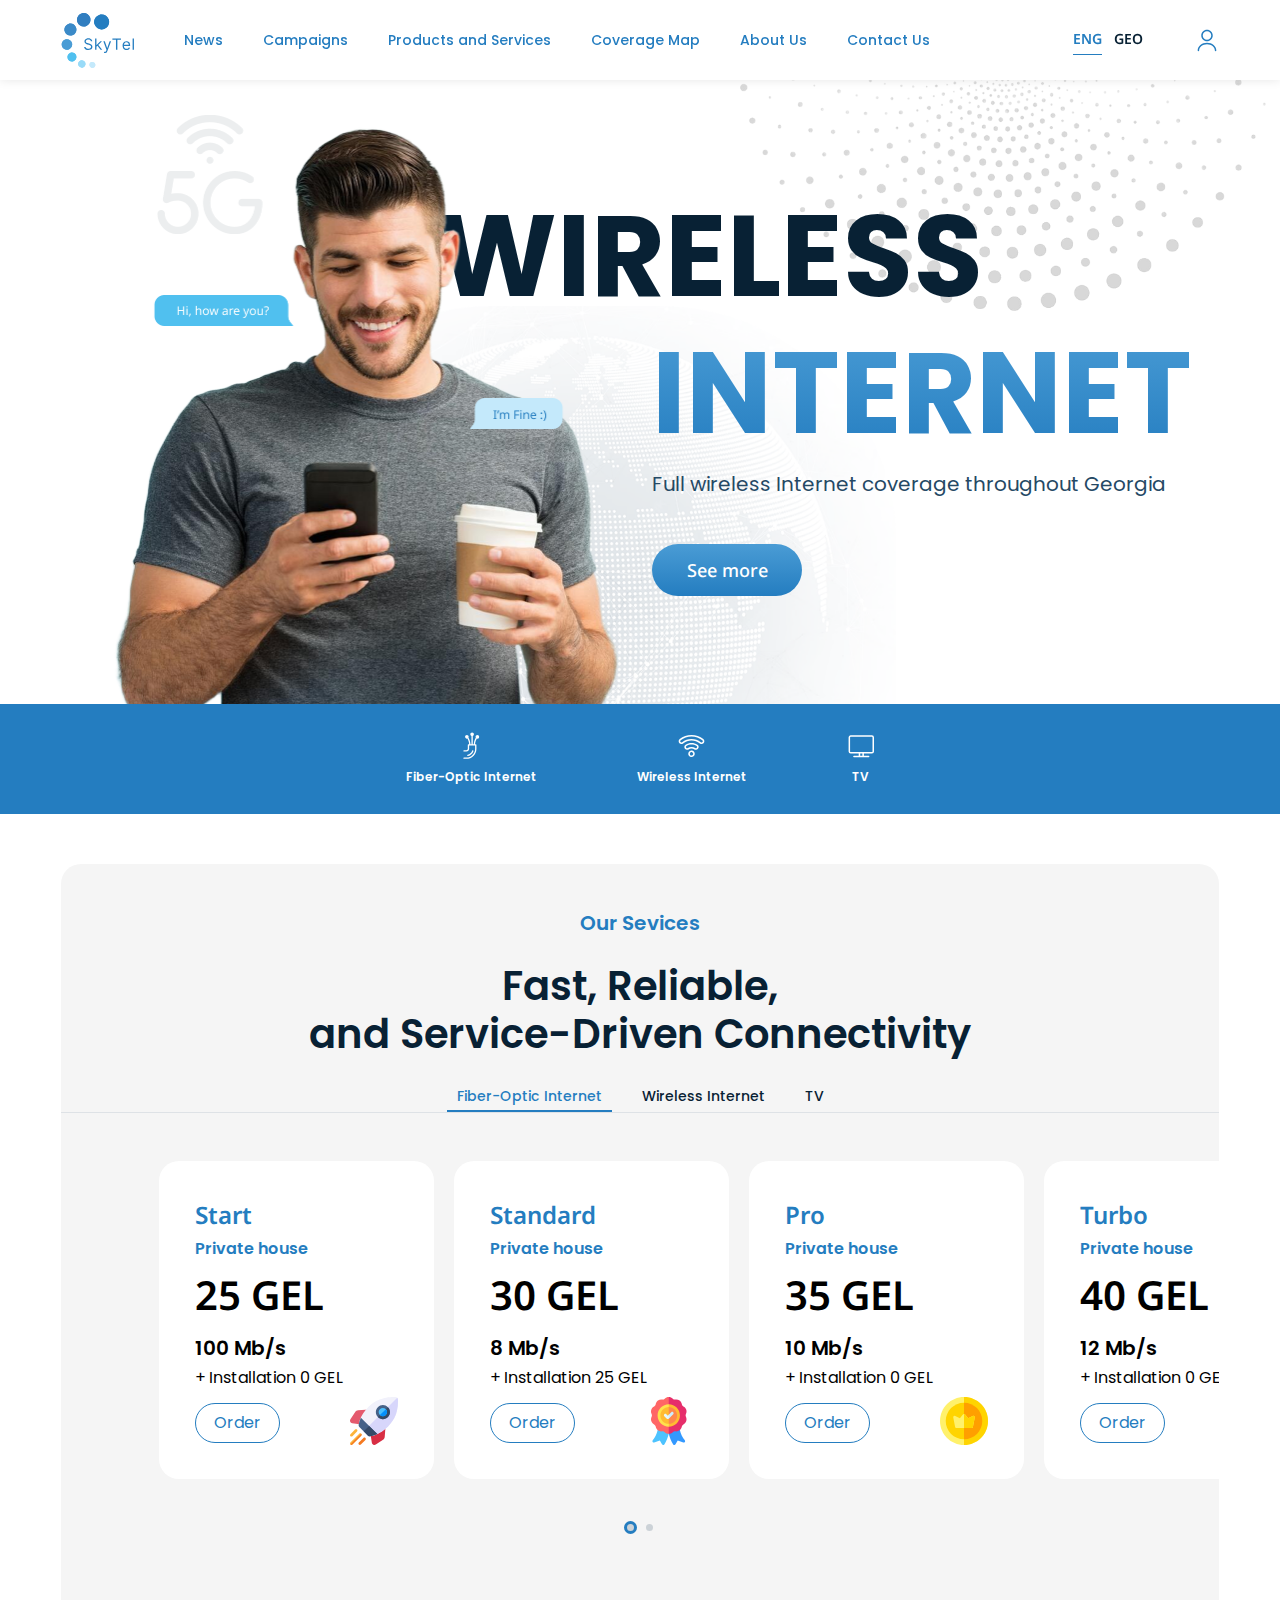
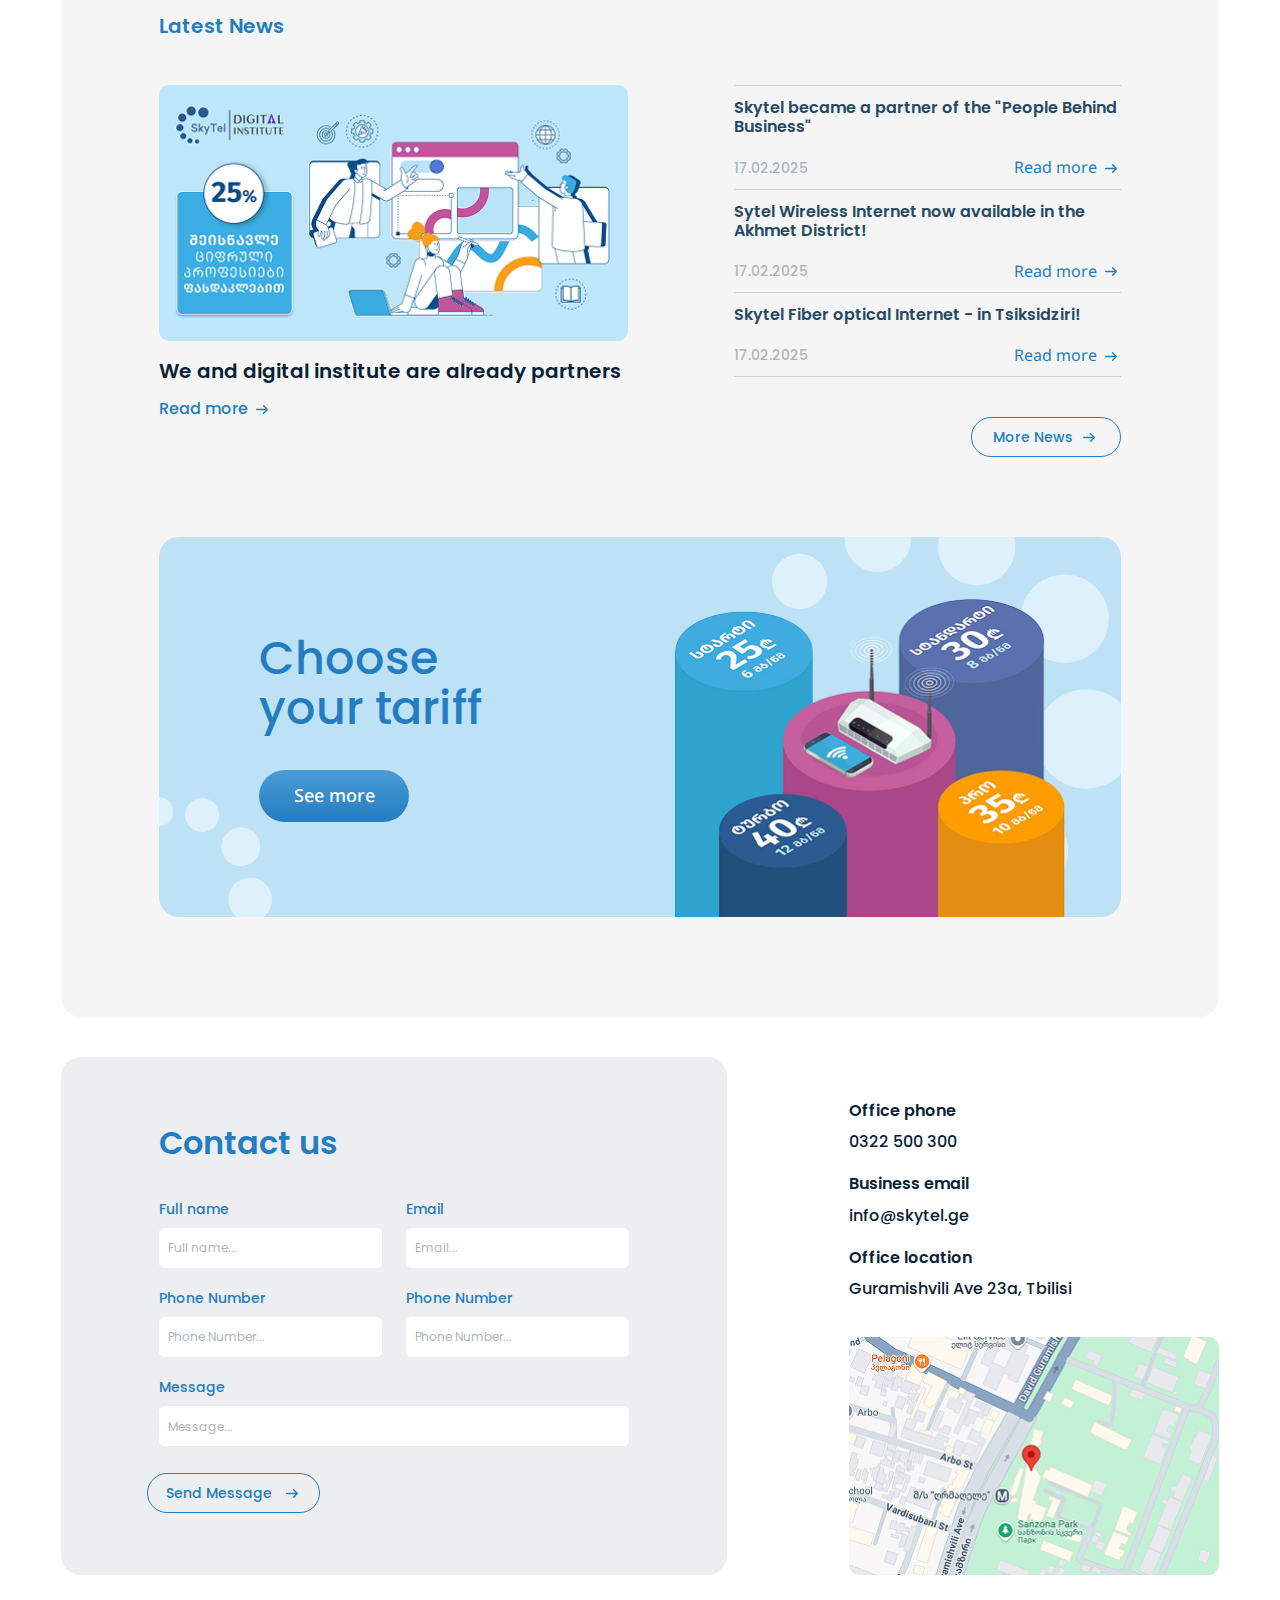
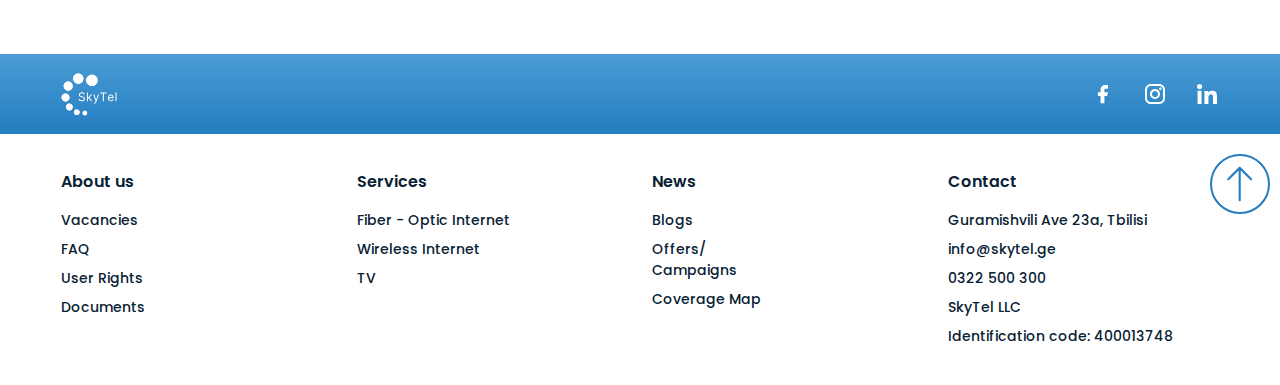
==== commit 12cd2019: "Add files via upload" ====
--- a/index.html
+++ b/index.html
@@ -163,20 +163,18 @@
                                     aria-labelledby="fiber-tab" tabindex="0">
                                     <div class="swiper mySwiper1 perviewauto">
                                         <div class="swiper-wrapper">
-                                            <div class="swiper-slide large">
+                                            <div class="swiper-slide">
                                                 <a href="#" class="srvslidewrap">
                                                     <p class="tar">Start</p>
+                                                    <p class="name">Private house</p>
                                                     <p class="title">25 GEL</p>
                                                     <p>
-                                                        30 Mb/s
-                                                        <span>+ Installation 35 GEL</span>
+                                                        100 Mb/s
+                                                        <span>+ Installation 0 GEL</span>
                                                     </p>
                                                     <span class="btn">
                                                         Order
                                                     </span>
-                                                    <div class="ictop">
-                                                        <img src="img/main/serv1.svg" alt="icon">
-                                                    </div>
                                                     <div class="icbot">
                                                         <img src="img/main/serv3.svg" alt="icon">
                                                     </div>
@@ -185,17 +183,15 @@
                                             <div class="swiper-slide">
                                                 <a href="#" class="srvslidewrap">
                                                     <p class="tar">Standard</p>
+                                                    <p class="name">Private house</p>
                                                     <p class="title">30 GEL</p>
                                                     <p>
-                                                        30 Mb/s
-                                                        <span>+ Installation 0 GEL</span>
+                                                        8 Mb/s
+                                                        <span>+ Installation 25 GEL</span>
                                                     </p>
                                                     <span class="btn">
                                                         Order
                                                     </span>
-                                                    <div class="ictop">
-                                                        <img src="img/main/serv2.svg" alt="icon">
-                                                    </div>
                                                     <div class="icbot">
                                                         <img src="img/main/serv4.svg" alt="icon">
                                                     </div>
@@ -204,17 +200,15 @@
                                             <div class="swiper-slide">
                                                 <a href="#" class="srvslidewrap">
                                                     <p class="tar">Pro</p>
+                                                    <p class="name">Private house</p>
                                                     <p class="title">35 GEL</p>
                                                     <p>
-                                                        40 Mb/s
+                                                        10 Mb/s
                                                         <span>+ Installation 0 GEL</span>
                                                     </p>
                                                     <span class="btn">
                                                         Order
                                                     </span>
-                                                    <div class="ictop">
-                                                        <img src="img/main/serv2.svg" alt="icon">
-                                                    </div>
                                                     <div class="icbot">
                                                         <img src="img/main/serv5.svg" alt="icon">
                                                     </div>
@@ -222,186 +216,112 @@
                                             </div>
                                             <div class="swiper-slide">
                                                 <a href="#" class="srvslidewrap">
-                                                    <p class="tar">Standard</p>
-                                                    <p class="title">30 GEL</p>
+                                                    <p class="tar">Turbo</p>
+                                                    <p class="name">Private house</p>
+                                                    <p class="title">40 GEL</p>
                                                     <p>
-                                                        30 Mb/s
+                                                        12 Mb/s
                                                         <span>+ Installation 0 GEL</span>
                                                     </p>
                                                     <span class="btn">
                                                         Order
                                                     </span>
-                                                    <div class="ictop">
-                                                        <img src="img/main/serv2.svg" alt="icon">
-                                                    </div>
-                                                    <div class="icbot">
-                                                        <img src="img/main/serv4.svg" alt="icon">
-                                                    </div>
-                                                </a>
-                                            </div>
-                                            <div class="swiper-slide">
-                                                <a href="#" class="srvslidewrap">
-                                                    <p class="tar">Pro</p>
-                                                    <p class="title">35 GEL</p>
-                                                    <p>
-                                                        40 Mb/s
-                                                        <span>+ Installation 0 GEL</span>
-                                                    </p>
-                                                    <span class="btn">
-                                                        Order
-                                                    </span>
-                                                    <div class="ictop">
-                                                        <img src="img/main/serv2.svg" alt="icon">
-                                                    </div>
-                                                    <div class="icbot">
-                                                        <img src="img/main/serv5.svg" alt="icon">
-                                                    </div>
-                                                </a>
-                                            </div>
-                                        </div>
-                                        <div class="swiper-pagination"></div>
+                                                    <div class="icbot">
+                                                        <img src="img/products/turbo.svg" alt="icon">
+                                                    </div>
+                                                </a>
+                                            </div>
+                                        </div>
+                                        <div class="bottom-row">
+                                            <div class="swiper-pagination"></div>
+                                        </div>
                                     </div>
                                 </div>
                                 <div class="tab-pane fade" id="wireless-tab-pane" role="tabpanel"
                                     aria-labelledby="wireless-tab" tabindex="0">
                                     <div class="swiper mySwiper1 perviewauto">
                                         <div class="swiper-wrapper">
-                                            <div class="swiper-slide large">
-                                                <a href="#" class="srvslidewrap">
-                                                    <p class="tar">Start</p>
+                                            <div class="swiper-slide">
+                                                <a href="#" class="srvslidewrap">
+                                                    <p class="tar">Turbo</p>
+                                                    <p class="title">40 GEL</p>
+                                                    <p>
+                                                        50 Mb/s
+                                                        <span>+ Installation 0 GEL</span>
+                                                    </p>
+                                                    <span class="btn">
+                                                        Order
+                                                    </span>
+                                                    <div class="ictop">
+                                                        <img src="img/main/serv2.svg" alt="icon">
+                                                    </div>
+                                                    <div class="icbot">
+                                                        <img src="img/products/turbo.svg" alt="icon">
+                                                    </div>
+                                                </a>
+                                            </div>
+                                            <div class="swiper-slide">
+                                                <a href="#" class="srvslidewrap">
+                                                    <p class="tar">Max</p>
                                                     <p class="title">25 GEL</p>
                                                     <p>
-                                                        30 Mb/s
-                                                        <span>+ Installation 35 GEL</span>
+                                                        100 Mb/s
+                                                        <span>+ Installation 25 GEL</span>
                                                     </p>
                                                     <span class="btn">
                                                         Order
                                                     </span>
                                                     <div class="ictop">
-                                                        <img src="img/main/serv1.svg" alt="icon">
-                                                    </div>
-                                                    <div class="icbot">
-                                                        <img src="img/main/serv3.svg" alt="icon">
-                                                    </div>
-                                                </a>
-                                            </div>
-                                            <div class="swiper-slide">
-                                                <a href="#" class="srvslidewrap">
-                                                    <p class="tar">Standard</p>
-                                                    <p class="title">30 GEL</p>
-                                                    <p>
-                                                        30 Mb/s
-                                                        <span>+ Installation 0 GEL</span>
-                                                    </p>
-                                                    <span class="btn">
-                                                        Order
-                                                    </span>
-                                                    <div class="ictop">
                                                         <img src="img/main/serv2.svg" alt="icon">
                                                     </div>
                                                     <div class="icbot">
-                                                        <img src="img/main/serv4.svg" alt="icon">
-                                                    </div>
-                                                </a>
-                                            </div>
-                                            <div class="swiper-slide">
-                                                <a href="#" class="srvslidewrap">
-                                                    <p class="tar">Pro</p>
-                                                    <p class="title">35 GEL</p>
-                                                    <p>
-                                                        40 Mb/s
-                                                        <span>+ Installation 0 GEL</span>
-                                                    </p>
-                                                    <span class="btn">
-                                                        Order
-                                                    </span>
-                                                    <div class="ictop">
-                                                        <img src="img/main/serv2.svg" alt="icon">
-                                                    </div>
-                                                    <div class="icbot">
-                                                        <img src="img/main/serv5.svg" alt="icon">
-                                                    </div>
-                                                </a>
-                                            </div>
-                                            <div class="swiper-slide">
-                                                <a href="#" class="srvslidewrap">
-                                                    <p class="tar">Standard</p>
-                                                    <p class="title">30 GEL</p>
-                                                    <p>
-                                                        30 Mb/s
-                                                        <span>+ Installation 0 GEL</span>
-                                                    </p>
-                                                    <span class="btn">
-                                                        Order
-                                                    </span>
-                                                    <div class="ictop">
-                                                        <img src="img/main/serv2.svg" alt="icon">
-                                                    </div>
-                                                    <div class="icbot">
-                                                        <img src="img/main/serv4.svg" alt="icon">
-                                                    </div>
-                                                </a>
-                                            </div>
-                                            <div class="swiper-slide">
-                                                <a href="#" class="srvslidewrap">
-                                                    <p class="tar">Pro</p>
-                                                    <p class="title">35 GEL</p>
-                                                    <p>
-                                                        40 Mb/s
-                                                        <span>+ Installation 0 GEL</span>
-                                                    </p>
-                                                    <span class="btn">
-                                                        Order
-                                                    </span>
-                                                    <div class="ictop">
-                                                        <img src="img/main/serv2.svg" alt="icon">
-                                                    </div>
-                                                    <div class="icbot">
-                                                        <img src="img/main/serv5.svg" alt="icon">
-                                                    </div>
-                                                </a>
-                                            </div>
-                                        </div>
-                                        <div class="swiper-pagination"></div>
+                                                        <img src="img/products/max.svg" alt="icon">
+                                                    </div>
+                                                </a>
+                                            </div>
+                                        </div>
+                                        <div class="bottom-row">
+                                            <div class="swiper-pagination"></div>
+                                        </div>
                                     </div>
                                 </div>
                                 <div class="tab-pane fade" id="tv-tab-pane" role="tabpanel" aria-labelledby="tv-tab"
                                     tabindex="0">
                                     <div class="swiper mySwiper1 perviewauto">
                                         <div class="swiper-wrapper">
-                                            <div class="swiper-slide large">
-                                                <a href="#" class="srvslidewrap">
-                                                    <p class="tar">Start</p>
-                                                    <p class="title">25 GEL</p>
-                                                    <p>
-                                                        30 Mb/s
-                                                        <span>+ Installation 35 GEL</span>
-                                                    </p>
-                                                    <span class="btn">
-                                                        Order
-                                                    </span>
-                                                    <div class="ictop">
-                                                        <img src="img/main/serv1.svg" alt="icon">
-                                                    </div>
-                                                    <div class="icbot">
-                                                        <img src="img/main/serv3.svg" alt="icon">
+                                            <div class="swiper-slide">
+                                                <a href="#" class="srvslidewrap">
+                                                    <p class="tar">Basic</p>
+                                                    <p class="name">IPTV</p>
+                                                    <p class="title">11 GEL</p>
+                                                    <p class="speed">
+                                                        <span>
+                                                            Installation 75 GEL
+                                                        </span>
+                                                    </p>
+                                                    <span class="btn" data-bs-toggle="modal"
+                                                        data-bs-target="#productsModal">
+                                                        More
+                                                    </span>
+                                                    <div class="icbot">
+                                                        <img src="img/products/basic-tv.png" alt="icon">
                                                     </div>
                                                 </a>
                                             </div>
                                             <div class="swiper-slide">
                                                 <a href="#" class="srvslidewrap">
                                                     <p class="tar">Standard</p>
-                                                    <p class="title">30 GEL</p>
-                                                    <p>
-                                                        30 Mb/s
-                                                        <span>+ Installation 0 GEL</span>
-                                                    </p>
-                                                    <span class="btn">
-                                                        Order
-                                                    </span>
-                                                    <div class="ictop">
-                                                        <img src="img/main/serv2.svg" alt="icon">
-                                                    </div>
+                                                    <p class="name">IPTV</p>
+                                                    <p class="title">17 GEL</p>
+                                                    <p class="speed">
+                                                        <span>
+                                                            Installation 75 GEL
+                                                        </span>
+                                                    </p>
+                                                    <span class="btn" data-bs-toggle="modal"
+                                                        data-bs-target="#productsModal">
+                                                        More
+                                                    </span>
                                                     <div class="icbot">
                                                         <img src="img/main/serv4.svg" alt="icon">
                                                     </div>
@@ -409,63 +329,46 @@
                                             </div>
                                             <div class="swiper-slide">
                                                 <a href="#" class="srvslidewrap">
-                                                    <p class="tar">Pro</p>
-                                                    <p class="title">35 GEL</p>
-                                                    <p>
-                                                        40 Mb/s
-                                                        <span>+ Installation 0 GEL</span>
-                                                    </p>
-                                                    <span class="btn">
-                                                        Order
-                                                    </span>
-                                                    <div class="ictop">
-                                                        <img src="img/main/serv2.svg" alt="icon">
-                                                    </div>
-                                                    <div class="icbot">
-                                                        <img src="img/main/serv5.svg" alt="icon">
-                                                    </div>
-                                                </a>
-                                            </div>
-                                            <div class="swiper-slide">
-                                                <a href="#" class="srvslidewrap">
-                                                    <p class="tar">Standard</p>
-                                                    <p class="title">30 GEL</p>
-                                                    <p>
-                                                        30 Mb/s
-                                                        <span>+ Installation 0 GEL</span>
-                                                    </p>
-                                                    <span class="btn">
-                                                        Order
-                                                    </span>
-                                                    <div class="ictop">
-                                                        <img src="img/main/serv2.svg" alt="icon">
-                                                    </div>
-                                                    <div class="icbot">
-                                                        <img src="img/main/serv4.svg" alt="icon">
-                                                    </div>
-                                                </a>
-                                            </div>
-                                            <div class="swiper-slide">
-                                                <a href="#" class="srvslidewrap">
-                                                    <p class="tar">Pro</p>
-                                                    <p class="title">35 GEL</p>
-                                                    <p>
-                                                        40 Mb/s
-                                                        <span>+ Installation 0 GEL</span>
-                                                    </p>
-                                                    <span class="btn">
-                                                        Order
-                                                    </span>
-                                                    <div class="ictop">
-                                                        <img src="img/main/serv2.svg" alt="icon">
-                                                    </div>
-                                                    <div class="icbot">
-                                                        <img src="img/main/serv5.svg" alt="icon">
-                                                    </div>
-                                                </a>
-                                            </div>
-                                        </div>
-                                        <div class="swiper-pagination"></div>
+                                                    <p class="tar">Premium</p>
+                                                    <p class="name">IPTV</p>
+                                                    <p class="title">19 GEL</p>
+                                                    <p class="speed">
+                                                        <span>
+                                                            Installation 75 GEL
+                                                        </span>
+                                                    </p>
+                                                    <span class="btn" data-bs-toggle="modal"
+                                                        data-bs-target="#productsModal">
+                                                        More
+                                                    </span>
+                                                    <div class="icbot">
+                                                        <img src="img/products/premium-tv.png" alt="icon">
+                                                    </div>
+                                                </a>
+                                            </div>
+                                            <div class="swiper-slide">
+                                                <a href="#" class="srvslidewrap">
+                                                    <p class="tar">Setanta Sports</p>
+                                                    <p class="name">Thematic</p>
+                                                    <p class="title">5 GEL</p>
+                                                    <p class="speed">
+                                                        <span>
+                                                            Installation 0 GEL
+                                                        </span>
+                                                    </p>
+                                                    <span class="btn" data-bs-toggle="modal"
+                                                        data-bs-target="#productsModal">
+                                                        More
+                                                    </span>
+                                                    <div class="icbot">
+                                                        <img src="img/products/sports.svg" alt="icon">
+                                                    </div>
+                                                </a>
+                                            </div>
+                                        </div>
+                                        <div class="bottom-row">
+                                            <div class="swiper-pagination"></div>
+                                        </div>
                                     </div>
                                 </div>
                             </div>
--- a/css/style.css
+++ b/css/style.css
@@ -1 +1 @@
-@import url("https://fonts.googleapis.com/css2?family=Noto+Sans+Georgian:wght@100..900&family=Poppins:ital,wght@0,100;0,200;0,300;0,400;0,500;0,600;0,700;0,800;0,900;1,100;1,200;1,300;1,400;1,500;1,600;1,700;1,800;1,900&display=swap");@media (min-width:1200px){.container{max-width:1182px}}body *{font-family:"Poppins",sans-serif}body{background:#F5F5F5}body.hidden{overflow:hidden}main.main{padding-top:80px}a{text-decoration:none}button{padding:0;background:transparent;border:none}h6{color:#254965;font-size:16px;font-weight:600}h4{font-size:26px;font-weight:500;color:#247DC0}.bluebtn{background:#247DC0;border:1px solid #247DC0;color:#fff;font-weight:500;font-size:16px;font-family:"Noto Sans Georgian",sans-serif;min-height:40px;width:100%;border-radius:30px;display:-webkit-box;display:-ms-flexbox;display:flex;-webkit-box-align:center;-ms-flex-align:center;align-items:center;-webkit-box-pack:center;-ms-flex-pack:center;justify-content:center;text-align:center;-webkit-transition:0.3s;transition:0.3s}.bluebtn:hover{background:#FF6B17;border-color:#FF6B17;color:#fff}.whitebtn{background:#fff;border:1px solid #247DC0;color:#247DC0;font-weight:500;font-size:16px;font-family:"Noto Sans Georgian",sans-serif;min-height:40px;width:100%;border-radius:30px;display:-webkit-box;display:-ms-flexbox;display:flex;-webkit-box-align:center;-ms-flex-align:center;align-items:center;-webkit-box-pack:center;-ms-flex-pack:center;justify-content:center;text-align:center;-webkit-transition:0.3s;transition:0.3s}.whitebtn:hover{color:#fff;background:#247DC0}@media (max-width:575.8px){main.main{padding-top:60px}}input::-webkit-inner-spin-button,input::-webkit-outer-spin-button{-webkit-appearance:none;margin:0}input[type=number]{-moz-appearance:textfield}.herosect{height:624px;background:#fff;position:relative;overflow:hidden;display:-webkit-box;display:-ms-flexbox;display:flex;-webkit-box-align:center;-ms-flex-align:center;align-items:center}.herosect .el1{position:absolute;right:0;top:0;width:46%}.herosect .el2{position:absolute;bottom:0;left:20%;width:50%}.herosect .imgwrap{position:relative;z-index:3;height:624px;display:-webkit-box;display:-ms-flexbox;display:flex;-webkit-box-align:end;-ms-flex-align:end;align-items:flex-end;-webkit-box-pack:end;-ms-flex-pack:end;justify-content:flex-end}.herosect .imgwrap .el31{height:624px}.herosect__descr{position:relative;z-index:2}.herosect__descr h1{font-size:114px;font-weight:700;text-transform:uppercase}.herosect__descr h1 span{display:block}.herosect__descr h1 span.darktext{margin-left:-38%;color:#082134}.herosect__descr h1 span.bluetext{background:-webkit-gradient(linear,left top,left bottom,from(#4A9CD5),to(#247DC0));background:linear-gradient(#4A9CD5,#247DC0);-webkit-background-clip:text;-webkit-text-fill-color:transparent}.herosect__descr p{margin-bottom:45px;font-size:20px;color:#254965}.herosect__descr a{color:#fff;font-size:18px;font-weight:500;line-height:120%;font-family:"Noto Sans Georgian",sans-serif;display:-webkit-inline-box;display:-ms-inline-flexbox;display:inline-flex;-webkit-box-align:center;-ms-flex-align:center;align-items:center;-webkit-box-pack:center;-ms-flex-pack:center;justify-content:center;text-align:center;min-height:52px;border-radius:28px;background:-webkit-gradient(linear,left top,left bottom,from(#4A9CD5),to(#247DC0));background:linear-gradient(#4A9CD5,#247DC0);min-width:150px;padding:5px 10px}.herosect__descr a:hover{background:#FF6B17}.bluerowserv{height:110px;background:#247DC0;display:-webkit-box;display:-ms-flexbox;display:flex;-webkit-box-align:center;-ms-flex-align:center;align-items:center;-webkit-box-pack:center;-ms-flex-pack:center;justify-content:center}.bluerowserv__item{margin:0 50px;text-align:center}.bluerowserv__item img,.bluerowserv__item svg{height:28px;margin-bottom:8px}.bluerowserv__item img path,.bluerowserv__item svg path{-webkit-transition:0.3s;transition:0.3s}.bluerowserv__item p{text-align:center;color:#fff;font-size:12px;font-weight:600;color:#fff;margin:0;-webkit-transition:0.3s;transition:0.3s}.bluerowserv__item:hover p{color:#FF6B17}.bluerowserv__item:hover svg path{fill:#FF6B17}.bluerowserv__item:hover svg path.strokecolor{stroke:#FF6B17;fill:transparent}.sectgroup{padding:50px 0 40px;background:#fff}.greysect{background:#F5F5F5;border-radius:20px;padding:44px 0 100px}.greysect h2{margin-bottom:23px;font-size:40px;font-weight:600;color:#082134}.tabswrapper .nav-tabs{-webkit-box-pack:center;-ms-flex-pack:center;justify-content:center;margin-bottom:48px}.tabswrapper .nav-tabs .nav-link{padding:0;margin:0 10px;border:none;background:transparent;color:#082134;font-size:14px;font-weight:500;padding:5px 10px;position:relative}.tabswrapper .nav-tabs .nav-link:after{content:"";display:block;background:#247DC0;height:2px;width:0;-webkit-transition:0.3s;transition:0.3s;position:absolute;left:0;right:0;margin:0 auto;bottom:0}.tabswrapper .nav-tabs .nav-link.active{color:#247DC0}.tabswrapper .nav-tabs .nav-link.active:after{width:100%}.tabswrapper .nav-tabs .nav-link:hover{color:#247DC0}.sect-subtitle{margin-bottom:24px;color:#247DC0;font-size:20px;font-weight:600}.ourservsect__header{padding:0 20px}.perviewauto .swiper-slide{width:275px}.perviewauto .swiper-slide.large{width:468px}.srvslidewrap{background:#fff;border-radius:20px;display:block;padding:36px;position:relative}.srvslidewrap .tar{margin-bottom:8px;color:#247DC0;font-size:24px;font-weight:600;font-family:"Noto Sans Georgian",sans-serif;padding-right:60px}.srvslidewrap .title{font-family:"Noto Sans Georgian",sans-serif;font-size:40px;font-weight:600;color:#000;margin-bottom:8px}.srvslidewrap p{color:#000;font-size:20px;font-weight:600}.srvslidewrap p span{display:block;margin-top:5px;font-size:16px;font-weight:500;line-height:120%}.srvslidewrap .btn{color:#247DC0;height:40px;width:85px;padding:5px 10px;display:-webkit-box;display:-ms-flexbox;display:flex;-webkit-box-align:center;-ms-flex-align:center;align-items:center;-webkit-box-pack:center;-ms-flex-pack:center;justify-content:center;border-radius:30px;border:1px solid #247DC0;-webkit-transition:0.3s;transition:0.3s}.srvslidewrap .btn:hover{background:#247DC0;color:#fff}.srvslidewrap .ictop{position:absolute;max-width:64px;top:36px;right:36px}.srvslidewrap .icbot{position:absolute;bottom:34px;right:36px;max-width:48px}.swiper-slide.large .icbot{position:absolute;bottom:34px;right:36px;max-width:116px;width:100%}.swiper-slide.large .srvslidewrap p{padding-right:120px}.mySwiper1{padding-bottom:40px}.swiper-pagination{bottom:0!important;top:initial!important}.swiper-pagination .swiper-pagination-bullet{width:13px;height:13px;background:#CCD2D7;opacity:1;-webkit-transition:0.3s;transition:0.3s;border:3px solid #F5F5F5;margin:0 3px!important}.swiper-pagination .swiper-pagination-bullet.swiper-pagination-bullet-active{width:13px;height:13px;border:3px solid #247DC0}.ourservsect{padding-bottom:20px}.latest-news{padding:50px 98px 80px 98px}.latest-news .sect-subtitle{margin-bottom:44px}.latest-news .moremews{border:1px solid #247DC0;height:40px;display:-webkit-inline-box;display:-ms-inline-flexbox;display:inline-flex;-webkit-box-align:center;-ms-flex-align:center;align-items:center;-webkit-box-pack:center;-ms-flex-pack:center;justify-content:center;margin-top:40px;border-radius:30px;width:150px;color:#247DC0;font-size:14px;font-weight:500;-webkit-transition:0.3s;transition:0.3s}.latest-news .moremews img,.latest-news .moremews svg{margin-left:6px;-webkit-transition:0.3s;transition:0.3s}.latest-news .moremews img path,.latest-news .moremews svg path{-webkit-transition:0.3s;transition:0.3s}.latest-news .moremews:hover{border-color:#FF6B17;color:#FF6B17}.latest-news .moremews:hover svg{-webkit-transform:translate(5px,0);transform:translate(5px,0)}.latest-news .moremews:hover svg path{fill:#FF6B17}.latnewbig .imgwrap{display:block;position:relative;overflow:hidden;border-radius:10px;height:256px;margin-bottom:18px}.latnewbig .imgwrap img{width:100%;height:100%;-o-object-fit:cover;object-fit:cover;-o-object-position:50% 50%;object-position:50% 50%}.latnewbig .descr h5{color:#082134;font-size:20px;font-weight:600;-webkit-transition:0.3s;transition:0.3s;margin-bottom:14px}.latnewbig .descr .link{color:#247DC0;font-weight:500;font-size:16px;line-height:120%;padding-right:24px;position:relative}.latnewbig .descr .link img{width:20px;position:absolute;right:0;top:50%;-webkit-transform:translateY(-50%);transform:translateY(-50%);-webkit-transition:0.3s;transition:0.3s}.latnewbig:hover .descr h5{color:#FF6B17}.latnewbig:hover .link img{-webkit-transform:translate(5px,-50%);transform:translate(5px,-50%)}.latnewlist__item{display:block;border-top:1px solid #CCD2D7;padding:12px 0 10px}.latnewlist__item:last-child{border-bottom:1px solid #CCD2D7}.latnewlist__item h6{color:#254965;font-size:16px;font-weight:600;margin-bottom:21px;-webkit-transition:0.3s;transition:0.3s}.latnewlist__item .latnewlist__itembott{display:-webkit-box;display:-ms-flexbox;display:flex;-webkit-box-align:center;-ms-flex-align:center;align-items:center;-webkit-box-pack:justify;-ms-flex-pack:justify;justify-content:space-between}.latnewlist__item .latnewlist__itembott p,.latnewlist__item .latnewlist__itembott span{max-width:49%;margin:0}.latnewlist__item .latnewlist__itembott p{color:#ADB5BA;font-size:14px;font-weight:500}.latnewlist__item .latnewlist__itembott span{color:#247DC0;font-size:16px;line-height:120%;font-family:"Noto Sans Georgian",sans-serif;padding-right:24px;position:relative}.latnewlist__item .latnewlist__itembott span img{width:20px;position:absolute;right:0;top:50%;-webkit-transition:0.3s;transition:0.3s;-webkit-transform:translateY(-50%);transform:translateY(-50%)}.latnewlist__item:hover span img{-webkit-transform:translate(5px,-50%);transform:translate(5px,-50%)}.latnewlist__item:hover h6{color:#247DC0}.chooseyourtariff{padding:0 98px}.chooseyourtariff-wrap{position:relative;overflow:hidden;background:#BDE2F5;height:380px;border-radius:20px}.chooseyourtariff-wrap .bgel1{position:absolute;left:0;bottom:0}.chooseyourtariff-wrap .bgel2{position:absolute;right:0;top:0}.chooseyourtariff-wrap .bgel3{max-width:428px;position:absolute;right:39px;bottom:0}.chooseyourtariff-wrap .row{height:100%;-webkit-box-align:center;-ms-flex-align:center;align-items:center}.chooseyourtariff__descr{padding-left:100px}.chooseyourtariff__descr h2{color:#247DC0;margin-bottom:36px;font-size:46px;line-height:110%;font-weight:500}.chooseyourtariff__descr a{color:#fff;font-size:18px;font-weight:500;line-height:120%;font-family:"Noto Sans Georgian",sans-serif;display:-webkit-inline-box;display:-ms-inline-flexbox;display:inline-flex;-webkit-box-align:center;-ms-flex-align:center;align-items:center;-webkit-box-pack:center;-ms-flex-pack:center;justify-content:center;text-align:center;min-height:52px;border-radius:28px;background:-webkit-gradient(linear,left top,left bottom,from(#4A9CD5),to(#247DC0));background:linear-gradient(#4A9CD5,#247DC0);min-width:150px;padding:5px 10px}.chooseyourtariff__descr a:hover{background:#FF6B17}.contactsection{background:#fff;padding-bottom:79px}.contactsection__form{border-radius:20px;background:#ECEEEF;padding:62px 98px}.contactsection__form .title{margin-bottom:32px;color:#247DC0;font-size:32px;font-weight:600}.inputfield{margin-bottom:20px}.inputfield label{display:block;cursor:pointer;margin-bottom:8px;color:#247DC0;font-size:14px;font-weight:500}.inputfield input,.inputfield textarea{width:100%;height:40px;padding-left:8px;border-radius:5px;background:#fff;border:1px solid #fff;font-size:12px;outline:none;-webkit-transition:0.3s;transition:0.3s}.inputfield input:focus,.inputfield textarea:focus{border-color:#247DC0}.inputfield input::-webkit-input-placeholder,.inputfield textarea::-webkit-input-placeholder{color:#ADB5BA}.inputfield input::-moz-placeholder,.inputfield textarea::-moz-placeholder{color:#ADB5BA}.inputfield input:-ms-input-placeholder,.inputfield textarea:-ms-input-placeholder{color:#ADB5BA}.inputfield input::-ms-input-placeholder,.inputfield textarea::-ms-input-placeholder{color:#ADB5BA}.inputfield input::placeholder,.inputfield textarea::placeholder{color:#ADB5BA}.inputfield textarea{resize:none;height:40px;padding-top:11px}.submbtn{width:173px;height:40px;display:-webkit-inline-box;display:-ms-inline-flexbox;display:inline-flex;-webkit-box-align:center;-ms-flex-align:center;align-items:center;-webkit-box-pack:center;-ms-flex-pack:center;justify-content:center;color:#247DC0;border:1px solid #247DC0;border-radius:30px;font-size:14px;font-weight:500}.submbtn img{width:20px;margin-left:10px}.contactsection__map{display:inline-block;border-radius:10px;overflow:hidden;position:relative}.contactsection__info ul{list-style-type:none;margin:0 0 16px 0;padding:0}.contactsection__info ul li{margin-bottom:20px}.contactsection__info ul li p{margin-bottom:10px;color:#082134;font-weight:600;font-size:16px;line-height:120%}.contactsection__info ul li a{color:#082134;font-weight:500;line-height:120%;-webkit-transition:0.3s;transition:0.3s}.contactsection__info ul li a:hover{color:#247DC0}.contactsection__info{height:100%;display:-webkit-box;display:-ms-flexbox;display:flex;-webkit-box-orient:vertical;-webkit-box-direction:normal;-ms-flex-direction:column;flex-direction:column;-webkit-box-pack:end;-ms-flex-pack:end;justify-content:flex-end}.contactsection__map img{width:100%;height:100%;-o-object-fit:cover;object-fit:cover;-o-object-position:50% 50%;object-position:50% 50%}@media (max-width:1199.8px){.herosect__descr h1{font-size:70px;line-height:100%}.herosect{height:500px}.herosect .imgwrap .el31{height:500px}.herosect__descr h1 span.darktext{margin-left:-20%}.herosect__descr p{font-size:16px;margin-bottom:30px}.sect-subtitle{font-size:18px;margin-bottom:16px}.greysect h2{font-size:32px}.srvslidewrap .tar{font-size:18px;margin-bottom:0px}.srvslidewrap .title{font-size:32px;margin-bottom:5px}.srvslidewrap p{font-size:18px}.srvslidewrap p span{font-size:14px;margin-top:0}.latest-news{padding:50px 30px 50px 30px}.latest-news .sect-subtitle{margin-bottom:24px}.latnewbig .descr h5{font-size:18px;margin-bottom:5px}.chooseyourtariff{padding:0 30px}.chooseyourtariff__descr{padding-left:80px}.contactsection__form{padding:30px 50px}.contactsection__info ul li{margin-bottom:15px}.contactsection__info ul li p{margin-bottom:5px}.contactsection__map{height:230px}}@media (max-width:991.8px){.herosect .imgwrap .el31{position:absolute;bottom:0;left:0}.herosect .imgwrap{height:auto;position:initial}.herosect .el2{display:none}.bluerowserv{height:80px}.bluerowserv__item{margin:0 30px}.latnewbig .imgwrap{height:auto;margin-bottom:20px}.latnewbig .descr h5{font-size:24px}.latnewbig{margin-bottom:30px}.chooseyourtariff-wrap .bgel3{width:300px}.chooseyourtariff-wrap{height:340px}.chooseyourtariff-wrap .bgel2{width:40%}.chooseyourtariff-wrap .bgel1{width:100px}.greysect{padding-bottom:40px}.contactsection__form{padding:30px;margin-bottom:30px}.contactsection__info ul li a,.contactsection__info ul li p{font-size:18px}}@media (max-width:767.8px){.herosect .imgwrap .el31{opacity:0.3;left:initial;right:0}.herosect__descr h1 span.darktext{margin-left:0}}@media (max-width:575.8px){.herosect .imgwrap .el31{width:100%;height:auto;right:-40%}.herosect__descr h1{font-size:50px}.herosect{height:400px}.herosect__descr p{margin-bottom:15px}.bluerowserv{height:auto;padding:10px 0}.bluerowserv .d-flex{-webkit-box-align:center;-ms-flex-align:center;align-items:center}.bluerowserv__item{margin:0;width:100%;max-width:33.333%}.greysect h2{font-size:21px}.greysect{padding:20px 0}.sect-subtitle{font-size:16px;margin-bottom:5px}.tabswrapper .nav-item{width:100%;max-width:100%;margin:0;text-align:center;-webkit-box-pack:center;-ms-flex-pack:center;justify-content:center;padding:0 20px}.tabswrapper .nav-item button{width:100%;text-align:center;margin:0 0 10px 0!important}.tabswrapper .nav-tabs{margin-bottom:20px}.perviewauto .swiper-slide.large{width:300px}.srvslidewrap{padding:20px}.swiper-slide .srvslidewrap p.tar{font-size:16px}.swiper-slide .srvslidewrap p.title{font-size:24px}.swiper-slide .srvslidewrap p span{font-size:12px}.swiper-slide.large .icbot{max-width:80px;right:20px;bottom:20px}.swiper-slide.large .icbot img{width:100%}.srvslidewrap .ictop{right:20px;top:20px;max-width:50px}.srvslidewrap .ictop img{max-width:100%}.latest-news{padding:30px 20px 40px 20px}.latest-news .sect-subtitle{margin-bottom:15px}.latnewlist__item h6{margin-bottom:10px}.chooseyourtariff{padding:0 20px}.chooseyourtariff-wrap{height:200px}.chooseyourtariff-wrap .bgel3{display:none}.chooseyourtariff__descr{padding:20px;z-index:2;position:relative;text-align:center}.chooseyourtariff__descr h2{margin-bottom:15px;font-size:24px}.contactsection__form{padding:20px}.contactsection__form .title,.inputfield{margin-bottom:15px}.contactsection__form .submbtn{margin-left:12px}.contactsection{padding-bottom:60px}.latnewlist__item h6{font-size:15px}.contactsection__info ul li a{font-size:16px}.contactsection__form .title,.latnewbig .descr h5{font-size:21px}.latest-news .moremews{margin-top:20px}}.userarea-section{padding:40px 0}.offersect{border:1px solid #ECEEEF;border-radius:20px;background:#fff}.offersect__header{min-height:56px;display:-webkit-box;display:-ms-flexbox;display:flex;-webkit-box-align:center;-ms-flex-align:center;align-items:center;padding:5px 32px;border-bottom:1px solid #ECEEEF}.offersect__header h6,.offersect__header p{width:100%;max-width:50%;-webkit-box-flex:0;-ms-flex:0 0 50%;flex:0 0 50%;margin:0}.offersect__header h6{color:#247DC0;font-size:16px;font-weight:600}.offersect__header p{color:#254965;font-size:12px;font-weight:500;text-overflow:ellipsis;overflow:hidden;white-space:nowrap}.offersect__body{padding:32px;display:-webkit-box;display:-ms-flexbox;display:flex;-ms-flex-wrap:wrap;flex-wrap:wrap;-webkit-box-align:center;-ms-flex-align:center;align-items:center}.offersect__body-l{width:100%;max-width:62%;-webkit-box-flex:0;-ms-flex:0 0 62%;flex:0 0 62%}.offersect__body-r{width:100%;max-width:38%;-webkit-box-flex:0;-ms-flex:0 0 38%;flex:0 0 38%}.offer-serv{width:100%;max-width:360px;border-radius:20px;border:1px solid #ADB5BA;margin-bottom:16px;padding:30px;position:relative;display:-webkit-box;display:-ms-flexbox;display:flex;-ms-flex-wrap:wrap;flex-wrap:wrap;-webkit-transition:0.5s;transition:0.5s}.offer-serv:hover{border-color:#FF6B17;-webkit-box-shadow:0 4px 10px rgba(0,0,0,0.1);box-shadow:0 4px 10px rgba(0,0,0,0.1)}.offer-serv .label{display:-webkit-inline-box;display:-ms-inline-flexbox;display:inline-flex;-webkit-box-align:center;-ms-flex-align:center;align-items:center;-webkit-box-pack:center;-ms-flex-pack:center;justify-content:center;min-height:30px;background:#FF6B17;color:#fff;font-size:12px;font-weight:600;padding:6px 14px;position:absolute;left:28px;top:-15px;border-radius:10px}.offer-serv:last-child{margin-bottom:0}.offer-serv .offer-serv__descr{width:100%;max-width:calc(100% - 100px);-webkit-box-flex:0;-ms-flex:0 0 calc(100% - 100px);flex:0 0 calc(100% - 100px)}.offer-serv .offer-serv__descr p{color:#000;margin:0 0 8px 0;font-weight:500;font-family:"Noto Sans Georgian",sans-serif}.offer-serv .offer-serv__descr p span{display:block;font-weight:600;font-size:20px}.offer-serv .offer-serv__descr p.title{margin-bottom:12px;color:#247DC0;font-size:24px;font-weight:600}.offer-serv .offer-serv__descr p:last-child{margin-bottom:0}.offer-serv .offer-serv__icons{width:100%;max-width:100px;-webkit-box-flex:0;-ms-flex:0 0 100px;flex:0 0 100px;display:-webkit-box;display:-ms-flexbox;display:flex;-webkit-box-orient:vertical;-webkit-box-direction:normal;-ms-flex-direction:column;flex-direction:column;-webkit-box-pack:justify;-ms-flex-pack:justify;justify-content:space-between;-webkit-box-align:end;-ms-flex-align:end;align-items:flex-end;padding-bottom:10px}.offer-serv .offer-serv__icons img{max-width:48px;display:inline-block}.offer-serv .offer-serv__icons p{margin:0;text-transform:uppercase;color:#247DC0;font-weight:600}.yourbalance{max-width:230px;text-align:center}.yourbalance h6{margin-bottom:16px}.yourbalance .balancebox{border:15px solid #ECEEEF;width:148px;height:148px;display:-webkit-inline-box;display:-ms-inline-flexbox;display:inline-flex;-webkit-box-align:center;-ms-flex-align:center;align-items:center;-webkit-box-pack:center;-ms-flex-pack:center;justify-content:center;border-radius:50%;margin-bottom:24px}.yourbalance .balancebox h4{margin:0}.yourbalance .balancebox h4 span{display:block;font-size:14px;text-transform:uppercase;line-height:150%}.yourbalance .bluebtn{margin-bottom:8px}.srvlist{display:-webkit-box;display:-ms-flexbox;display:flex;-webkit-box-orient:vertical;-webkit-box-direction:normal;-ms-flex-direction:column;flex-direction:column;-webkit-box-pack:justify;-ms-flex-pack:justify;justify-content:space-between;height:100%}.srv-item{min-height:86px;padding:10px 15px;display:-webkit-box;display:-ms-flexbox;display:flex;-webkit-box-align:center;-ms-flex-align:center;align-items:center;background:#fff;margin-bottom:19px;border-radius:15px;-webkit-transition:0.3s;transition:0.3s;border:1px solid #ECEEEF}.srv-item:last-child{margin-bottom:0}.srv-item:hover{background:#247DC0}.srv-item:hover .descr p{color:#fff}.srv-item:hover .imgwrap svg path{fill:#fff}.srv-item .imgwrap{width:100%;max-width:52px;-webkit-box-flex:0;-ms-flex:0 0 52px;flex:0 0 52px}.srv-item .imgwrap svg path{-webkit-transition:0.3s;transition:0.3s}.srv-item .descr{width:100%;max-width:calc(100% - 52px);-webkit-box-flex:0;-ms-flex:0 0 calc(100% - 52px);flex:0 0 calc(100% - 52px);padding-left:20px}.srv-item .descr .title{margin-bottom:4px;color:#247DC0;font-size:14px;font-weight:500}.srv-item .descr p{margin:0;color:#254965;font-size:14px;line-height:150%;-webkit-transition:0.3s;transition:0.3s}.userar__bottom{margin-top:40px;background:#fff;border:1px solid #ECEEEF;border-radius:20px;min-height:140px}.userar__bottom .linfwrap{padding:34px 32px;display:-webkit-box;display:-ms-flexbox;display:flex;-webkit-box-align:center;-ms-flex-align:center;align-items:center}.userar__bottom .linfwrap>p{width:100%;max-width:34%;-webkit-box-flex:0;-ms-flex:0 0 34%;flex:0 0 34%;margin:0;color:#254965;font-weight:600;font-size:14px}.userar__bottom .linfwrap .botservs{width:100%;max-width:66%;-webkit-box-flex:0;-ms-flex:0 0 66%;flex:0 0 66%;display:-webkit-box;display:-ms-flexbox;display:flex;-webkit-box-align:center;-ms-flex-align:center;align-items:center;-webkit-box-pack:justify;-ms-flex-pack:justify;justify-content:space-between}.userar__bottom .linfwrap .botservs .botserv{text-align:center;max-width:160px}.userar__bottom .linfwrap .botservs .botserv img{height:40px;margin-bottom:8px}.userar__bottom .linfwrap .botservs .botserv p{margin:0;color:#247DC0;font-weight:600;-webkit-transition:0.3s;transition:0.3s}.userar__bottom .linfwrap .botservs .botserv:hover p{color:#FF6B17}.questbox{border-left:1px solid #ECEEEF;padding-left:88px;display:-webkit-box;display:-ms-flexbox;display:flex;-webkit-box-align:center;-ms-flex-align:center;align-items:center;height:100%;position:relative}.questbox .title{margin-bottom:8px;color:#247DC0;font-size:14px;font-weight:500}.questbox p{font-size:12px;margin-bottom:8px;color:#ADB5BA}.questbox a{color:#247DC0;font-size:14px;font-weight:500;-webkit-transition:0.3s;transition:0.3s}.questbox a:hover{color:#FF6B17}.questbox .qimg{position:absolute;left:34px;top:38px}@media (max-width:1199.8px){.offersect__header{padding-left:15px;padding-right:15px}.offersect__body{padding:32px 15px}.offersect__body-l{max-width:55%;-webkit-box-flex:0;-ms-flex:0 0 55%;flex:0 0 55%}.offersect__body-r{max-width:45%;-webkit-box-flex:0;-ms-flex:0 0 45%;flex:0 0 45%;padding-left:20px}.offer-serv .offer-serv__descr p{margin-bottom:5px;font-size:14px}.offer-serv .offer-serv__descr p span{font-size:18px}.offer-serv .offer-serv__descr p.title{margin-bottom:8px}.srv-item{min-height:initial;margin-bottom:10px}}@media (max-width:991.8px){.offersect{margin-bottom:25px}.srvlist{-ms-flex-wrap:wrap;flex-wrap:wrap;-webkit-box-orient:initial;-webkit-box-direction:initial;-ms-flex-direction:initial;flex-direction:initial}.srvlist .srv-item{width:100%;max-width:calc(50% - 5px);-webkit-box-flex:0;-ms-flex:0 0 calc(50% - 5px);flex:0 0 calc(50% - 5px)}.questbox{border-top:1px solid #ECEEEF;border-left:none;padding-top:20px;padding-bottom:20px;padding-left:80px}.questbox .qimg{left:20px;top:20px}.userar__bottom .linfwrap .botservs .botserv p{font-size:14px}.userar__bottom .linfwrap .botservs .botserv{width:100%;max-width:140px}}@media (max-width:575.8px){.offersect__body-l,.offersect__body-r{max-width:100%;-webkit-box-flex:0;-ms-flex:0 0 100%;flex:0 0 100%}.offersect__body-l{margin-bottom:30px}.offersect__body-r{padding-left:0}.yourbalance{max-width:100%}.offer-serv{max-width:100%}.srvlist .srv-item,.userar__bottom .linfwrap .botservs{max-width:100%;-webkit-box-flex:0;-ms-flex:0 0 100%;flex:0 0 100%}.userar__bottom .linfwrap{padding:20px;-ms-flex-wrap:wrap;flex-wrap:wrap}.userar__bottom .linfwrap>p{max-width:100%;-webkit-box-flex:0;-ms-flex:0 0 100%;flex:0 0 100%;margin-bottom:20px}.userar__bottom .linfwrap .botservs{display:block}.userar__bottom .linfwrap .botservs .botserv{max-width:100%;-webkit-box-flex:0;-ms-flex:0 0 100%;flex:0 0 100%;display:-webkit-box;display:-ms-flexbox;display:flex;-ms-flex-wrap:wrap;flex-wrap:wrap;-webkit-box-align:center;-ms-flex-align:center;align-items:center;margin-bottom:15px}.userar__bottom .linfwrap .botservs .botserv:last-child{margin-bottom:0}.userar__bottom .linfwrap .botservs .botserv img{width:100%;max-width:40px;-webkit-box-flex:0;-ms-flex:0 0 40px;flex:0 0 40px;height:auto;margin:0}.userar__bottom .linfwrap .botservs .botserv p{width:100%;max-width:calc(100% - 40px);-webkit-box-flex:0;-ms-flex:0 0 calc(100% - 40px);flex:0 0 calc(100% - 40px);text-align:left;padding-left:30px}}@media (max-width:360.8px){.offer-serv{padding:24px 15px}.offer-serv .offer-serv__descr p.title{font-size:21px}}header.header{height:80px;display:-webkit-box;display:-ms-flexbox;display:flex;-webkit-box-align:center;-ms-flex-align:center;align-items:center;background:#fff;-webkit-box-shadow:0 0 10px rgba(0,0,0,0.1);box-shadow:0 0 10px rgba(0,0,0,0.1);position:fixed;left:0;top:0;width:100%;z-index:23}.header__logo{width:100%;max-width:123px;-webkit-box-flex:0;-ms-flex:0 0 123px;flex:0 0 123px}.header__logo img{max-width:92px;max-height:69px}.header__nav{width:100%;max-width:calc(100% - 269px);-webkit-box-flex:0;-ms-flex:0 0 calc(100% - 269px);flex:0 0 calc(100% - 269px)}.header__nav ul{margin:0;padding:0;list-style-type:none}.header__nav ul li{display:inline-block;vertical-align:middle;margin-right:36px}.header__nav ul li:last-child{margin-right:0}.header__nav ul li a{color:#247DC0;font-size:14px;font-weight:500;-webkit-transition:0.3s;transition:0.3s}.header__nav ul li a:hover{color:#FF6B17}.header__rightsect{width:100%;max-width:146px;-webkit-box-flex:0;-ms-flex:0 0 146px;flex:0 0 146px;display:-webkit-box;display:-ms-flexbox;display:flex;-webkit-box-pack:justify;-ms-flex-pack:justify;justify-content:space-between}.header__rightsect ul{list-style-type:none;margin:0;padding:0;width:70px;display:-webkit-box;display:-ms-flexbox;display:flex;-webkit-box-align:center;-ms-flex-align:center;align-items:center;-webkit-box-pack:justify;-ms-flex-pack:justify;justify-content:space-between}.header__rightsect ul li a{color:#082134;font-size:14px;font-weight:600;font-family:"Noto Sans Georgian",sans-serif;position:relative;-webkit-transition:0.3s;transition:0.3s}.header__rightsect ul li a:after{content:"";display:inline-block;height:1px;width:0;background:#247DC0;bottom:-7px;left:0;position:absolute;-webkit-transition:0.3s;transition:0.3s}.header__rightsect ul li a:hover{color:#FF6B17}.header__rightsect ul li.active a{color:#247DC0}.header__rightsect ul li.active a:after{width:100%}.header__rightsect ul li.active a:hover{color:#247DC0}.header__rightsect .profile button img{width:24px}.header__burger{display:none}@media (max-width:1199.8px){.header__nav ul li{margin-right:16px}.header__logo,.header__rightsect{max-width:120px;-webkit-box-flex:0;-ms-flex:0 0 120px;flex:0 0 120px}.header__nav{max-width:calc(100% - 240px);-webkit-box-flex:0;-ms-flex:0 0 calc(100% - 240px);flex:0 0 calc(100% - 240px)}}@media (max-width:991.8px){.header__burger{display:-webkit-inline-box;display:-ms-inline-flexbox;display:inline-flex;-webkit-box-align:center;-ms-flex-align:center;align-items:center;-webkit-box-pack:center;-ms-flex-pack:center;justify-content:center;width:44px;height:44px;border-radius:50%;vertical-align:middle}button.burger{display:inline-block;position:relative;padding:0;width:32px;height:20px;border:none;background:transparent;cursor:pointer}button.burger:focus{outline:none}button.burger.burger2 span,button.burger.burger2:after,button.burger.burger2:before{width:100%;height:2px;border-radius:100px;position:absolute;display:block;background:#0E4271;right:0}button.burger.burger2:after,button.burger.burger2:before{content:"";-webkit-transition:0.3s width 0.4s;transition:0.3s width 0.4s}button.burger.burger2:after{top:0px;left:0px;margin-top:0px}button.burger.burger2:before{bottom:0px;right:0px;margin-bottom:0px}button.burger.burger2 span{top:50%;margin-top:-1px;-webkit-transition:-webkit-transform 0.3s;transition:-webkit-transform 0.3s;transition:transform 0.3s;transition:transform 0.3s,-webkit-transform 0.3s}button.burger.burger2 span:before{content:"";background:#0E4271;width:100%;height:2px;border-radius:100px;position:absolute;left:0px;-webkit-transition:-webkit-transform 0.3s;transition:-webkit-transform 0.3s;transition:transform 0.3s;transition:transform 0.3s,-webkit-transform 0.3s}button.burger.burger2.on:after{-webkit-transition:all 0.2s;transition:all 0.2s;width:0%;left:0px}button.burger.burger2.on:before{-webkit-transition:all 0.2s;transition:all 0.2s;width:0%;right:0px}button.burger.burger2.on span{-webkit-transform:rotate(45deg);transform:rotate(45deg);-webkit-transition:0.3s -webkit-transform 0.4s;transition:0.3s -webkit-transform 0.4s;transition:0.3s transform 0.4s;transition:0.3s transform 0.4s,0.3s -webkit-transform 0.4s}button.burger.burger2.on span:before{-webkit-transform:rotate(-90deg);transform:rotate(-90deg);-webkit-transition:0.3s -webkit-transform 0.4s;transition:0.3s -webkit-transform 0.4s;transition:0.3s transform 0.4s;transition:0.3s transform 0.4s,0.3s -webkit-transform 0.4s}.header__nav{display:none}.header__rightsect{max-width:calc(100% - 120px);-webkit-box-flex:0;-ms-flex:0 0 calc(100% - 120px);flex:0 0 calc(100% - 120px);-webkit-box-pack:end;-ms-flex-pack:end;justify-content:flex-end;-webkit-box-align:center;-ms-flex-align:center;align-items:center}.header__rightsect ul li a:after{bottom:-2px}.header__rightsect ul{margin-right:20px}.header__rightsect .profile{margin-right:20px}.header__nav{display:block;position:fixed;left:0;bottom:0;width:100%;max-width:100%;height:calc(100vh - 80px);background:#fff;z-index:99;border-top:1px solid #247DC0;padding:40px;overflow:auto;-webkit-transition:0.5s;transition:0.5s;-webkit-transform:translateX(100%);transform:translateX(100%)}.header__nav.show{-webkit-transform:translateX(0);transform:translateX(0)}.header__nav ul li{margin:0 0 15px 0;display:block}.header__nav ul li a{font-size:16px}.footer__list{margin-bottom:30px}}@media (max-width:575.8px){header.header{height:60px}.header__logo img{max-height:44px}.header__nav{height:calc(100vh - 60px);padding:40px 20px}}.footer__topline{min-height:80px;display:-webkit-box;display:-ms-flexbox;display:flex;-webkit-box-align:center;-ms-flex-align:center;align-items:center;-webkit-box-pack:justify;-ms-flex-pack:justify;justify-content:space-between;background:-webkit-gradient(linear,left top,left bottom,from(#4A9CD5),to(#247DC0));background:linear-gradient(to bottom,#4A9CD5,#247DC0)}.footer__topline .d-flex{-webkit-box-pack:justify;-ms-flex-pack:justify;justify-content:space-between;-webkit-box-align:center;-ms-flex-align:center;align-items:center}.footer__topline ul{list-style-type:none;margin:0;padding:0}.footer__topline ul li{display:inline-block;vertical-align:middle;margin-right:24px}.footer__topline ul li:last-child{margin-right:0}.footer__topline ul li a svg{width:24px}.footer__topline ul li a svg path{-webkit-transition:0.3s;transition:0.3s}.footer__topline ul li a:hover svg path{fill:#FF6B17}.footer__topline .footer__logo a{max-width:62px}.footer__content{padding:36px 0 38px;background:#fff}.footer__content .footer__list p.title{margin-bottom:16px;color:#082134;font-size:16px;font-weight:600}.footer__content .footer__list ul{margin:0;padding:0;list-style-type:none}.footer__content .footer__list ul li{margin-bottom:8px;color:#082134;font-size:14px;font-weight:500}.footer__content .footer__list ul li:last-child{margin-bottom:0}.footer__content .footer__list ul li a{color:#082134;font-size:14px;font-weight:500;-webkit-transition:0.3s;transition:0.3s}.footer__content .footer__list ul li a:hover{color:#247DC0}footer.footer{position:relative}.totop{display:inline-block;width:60px;height:60px;position:absolute;right:0;top:116px;right:7%}.totop svg{width:100%}.totop svg path,.totop svg rect{-webkit-transition:0.3s;transition:0.3s}.totop:hover svg path{fill:#FF6B17}.totop:hover svg rect.border{stroke:#FF6B17}.footer__logo img{max-width:90px}@media (max-width:1499.8px){.totop{right:3%}}@media (max-width:1399.8px){.totop{right:10px;top:100px}}@media (max-width:1199.8px){.totop{top:85px}}@media (max-width:991.8px){.totop{width:40px;height:40px}}@media (max-width:575.8px){.footer__content{padding-bottom:10px}.totop svg{height:40px}}+@import url("https://fonts.googleapis.com/css2?family=Noto+Sans+Georgian:wght@100..900&family=Poppins:ital,wght@0,100;0,200;0,300;0,400;0,500;0,600;0,700;0,800;0,900;1,100;1,200;1,300;1,400;1,500;1,600;1,700;1,800;1,900&display=swap");@media (min-width:1200px){.container{max-width:1182px}}body *{font-family:"Poppins",sans-serif}body{background:#F5F5F5}body.hidden{overflow:hidden}main.main{padding-top:80px}a{text-decoration:none}button{padding:0;background:transparent;border:none}h6{color:#254965;font-size:16px;font-weight:600}h4{font-size:26px;font-weight:500;color:#247DC0}.bluebtn{background:#247DC0;border:1px solid #247DC0;color:#fff;font-weight:500;font-size:16px;font-family:"Noto Sans Georgian",sans-serif;min-height:40px;width:100%;border-radius:30px;display:-webkit-box;display:-ms-flexbox;display:flex;-webkit-box-align:center;-ms-flex-align:center;align-items:center;-webkit-box-pack:center;-ms-flex-pack:center;justify-content:center;text-align:center;-webkit-transition:0.3s;transition:0.3s}.bluebtn:hover{background:#FF6B17;border-color:#FF6B17;color:#fff}.whitebtn{background:#fff;border:1px solid #247DC0;color:#247DC0;font-weight:500;font-size:16px;font-family:"Noto Sans Georgian",sans-serif;min-height:40px;width:100%;border-radius:30px;display:-webkit-box;display:-ms-flexbox;display:flex;-webkit-box-align:center;-ms-flex-align:center;align-items:center;-webkit-box-pack:center;-ms-flex-pack:center;justify-content:center;text-align:center;-webkit-transition:0.3s;transition:0.3s}.whitebtn:hover{color:#fff;background:#247DC0}@media (max-width:575.8px){main.main{padding-top:60px}}input::-webkit-inner-spin-button,input::-webkit-outer-spin-button{-webkit-appearance:none;margin:0}input[type=number]{-moz-appearance:textfield}.herosect{height:624px;background:#fff;position:relative;overflow:hidden;display:-webkit-box;display:-ms-flexbox;display:flex;-webkit-box-align:center;-ms-flex-align:center;align-items:center}.herosect .el1{position:absolute;right:0;top:0;width:46%}.herosect .el2{position:absolute;bottom:0;left:20%;width:50%}.herosect .imgwrap{position:relative;z-index:3;height:624px;display:-webkit-box;display:-ms-flexbox;display:flex;-webkit-box-align:end;-ms-flex-align:end;align-items:flex-end;-webkit-box-pack:end;-ms-flex-pack:end;justify-content:flex-end}.herosect .imgwrap .el31{height:624px}.herosect__descr{position:relative;z-index:2}.herosect__descr h1{font-size:114px;font-weight:700;text-transform:uppercase}.herosect__descr h1 span{display:block}.herosect__descr h1 span.darktext{margin-left:-38%;color:#082134}.herosect__descr h1 span.bluetext{background:-webkit-gradient(linear,left top,left bottom,from(#4A9CD5),to(#247DC0));background:linear-gradient(#4A9CD5,#247DC0);-webkit-background-clip:text;-webkit-text-fill-color:transparent}.herosect__descr p{margin-bottom:45px;font-size:20px;color:#254965}.herosect__descr a{color:#fff;font-size:18px;font-weight:500;line-height:120%;font-family:"Noto Sans Georgian",sans-serif;display:-webkit-inline-box;display:-ms-inline-flexbox;display:inline-flex;-webkit-box-align:center;-ms-flex-align:center;align-items:center;-webkit-box-pack:center;-ms-flex-pack:center;justify-content:center;text-align:center;min-height:52px;border-radius:28px;background:-webkit-gradient(linear,left top,left bottom,from(#4A9CD5),to(#247DC0));background:linear-gradient(#4A9CD5,#247DC0);min-width:150px;padding:5px 10px}.herosect__descr a:hover{background:#FF6B17}.bluerowserv{height:110px;background:#247DC0;display:-webkit-box;display:-ms-flexbox;display:flex;-webkit-box-align:center;-ms-flex-align:center;align-items:center;-webkit-box-pack:center;-ms-flex-pack:center;justify-content:center}.bluerowserv__item{margin:0 50px;text-align:center}.bluerowserv__item img,.bluerowserv__item svg{height:28px;margin-bottom:8px}.bluerowserv__item img path,.bluerowserv__item svg path{-webkit-transition:0.3s;transition:0.3s}.bluerowserv__item p{text-align:center;color:#fff;font-size:12px;font-weight:600;color:#fff;margin:0;-webkit-transition:0.3s;transition:0.3s}.bluerowserv__item:hover p{color:#FF6B17}.bluerowserv__item:hover svg path{fill:#FF6B17}.bluerowserv__item:hover svg path.strokecolor{stroke:#FF6B17;fill:transparent}.sectgroup{padding:50px 0 40px;background:#fff}.greysect{background:#F5F5F5;border-radius:20px;padding:44px 0 100px}.greysect h2{margin-bottom:23px;font-size:40px;font-weight:600;color:#082134}.tabswrapper .nav-tabs{-webkit-box-pack:center;-ms-flex-pack:center;justify-content:center;margin-bottom:48px}.tabswrapper .nav-tabs .nav-link{padding:0;margin:0 10px;border:none;background:transparent;color:#082134;font-size:14px;font-weight:500;padding:5px 10px;position:relative}.tabswrapper .nav-tabs .nav-link:after{content:"";display:block;background:#247DC0;height:2px;width:0;-webkit-transition:0.3s ease;transition:0.3s ease;position:absolute;left:0;right:0;margin:0 auto;bottom:0}.tabswrapper .nav-tabs .nav-link.active{color:#247DC0}.tabswrapper .nav-tabs .nav-link.active:after{width:100%}.tabswrapper .nav-tabs .nav-link:hover{color:#247DC0}.sect-subtitle{margin-bottom:24px;color:#247DC0;font-size:20px;font-weight:600}.ourservsect__header{padding:0 20px}.perviewauto .swiper-slide{width:275px}.perviewauto .swiper-slide.large{width:468px}.srvslidewrap{background:#fff;border-radius:20px;display:block;padding:36px;position:relative}.srvslidewrap .tar{margin-bottom:4px;color:#247DC0;font-size:24px;font-weight:600;font-family:"Noto Sans Georgian",sans-serif}.srvslidewrap .name{color:#247DC0;margin-bottom:4px;font-size:16px;font-weight:600}.srvslidewrap .title{font-family:"Noto Sans Georgian",sans-serif;font-size:40px;font-weight:600;color:#000;margin-bottom:8px}.srvslidewrap p{color:#000;font-size:20px;font-weight:600}.srvslidewrap p span{display:block;margin-top:5px;font-size:16px;font-weight:400;line-height:120%}.srvslidewrap .btn{color:#247DC0;height:40px;width:85px;padding:5px 10px;display:-webkit-box;display:-ms-flexbox;display:flex;-webkit-box-align:center;-ms-flex-align:center;align-items:center;-webkit-box-pack:center;-ms-flex-pack:center;justify-content:center;border-radius:30px;border:1px solid #247DC0;-webkit-transition:0.3s;transition:0.3s}.srvslidewrap .btn:hover{background:#247DC0;color:#fff}.srvslidewrap .ictop{position:absolute;max-width:64px;top:36px;right:36px}.srvslidewrap .icbot{position:absolute;bottom:34px;right:36px;max-width:48px}.srvslidewrap .icbot img{width:100%;background-size:cover}.swiper-slide.large .icbot{position:absolute;bottom:34px;right:36px;max-width:116px;width:100%}.swiper-slide.large .srvslidewrap p{padding-right:120px}.mySwiper1{padding-bottom:40px}.swiper-pagination{bottom:0!important;top:initial!important}.swiper-pagination .swiper-pagination-bullet{width:13px;height:13px;background:#CCD2D7;opacity:1;-webkit-transition:0.3s;transition:0.3s;border:3px solid #F5F5F5;margin:0 3px!important}.swiper-pagination .swiper-pagination-bullet.swiper-pagination-bullet-active{width:13px;height:13px;border:3px solid #247DC0}.ourservsect{padding-bottom:20px}.latest-news{padding:50px 98px 80px 98px}.latest-news .sect-subtitle{margin-bottom:44px}.latest-news .moremews{border:1px solid #247DC0;height:40px;display:-webkit-inline-box;display:-ms-inline-flexbox;display:inline-flex;-webkit-box-align:center;-ms-flex-align:center;align-items:center;-webkit-box-pack:center;-ms-flex-pack:center;justify-content:center;margin-top:40px;border-radius:30px;width:150px;color:#247DC0;font-size:14px;font-weight:500;-webkit-transition:0.3s;transition:0.3s}.latest-news .moremews img,.latest-news .moremews svg{margin-left:6px;-webkit-transition:0.3s;transition:0.3s}.latest-news .moremews img path,.latest-news .moremews svg path{-webkit-transition:0.3s;transition:0.3s}.latest-news .moremews:hover{border-color:#FF6B17;color:#FF6B17}.latest-news .moremews:hover svg{-webkit-transform:translate(5px,0);transform:translate(5px,0)}.latest-news .moremews:hover svg path{fill:#FF6B17}.latnewbig .imgwrap{display:block;position:relative;overflow:hidden;border-radius:10px;height:256px;margin-bottom:18px}.latnewbig .imgwrap img{width:100%;height:100%;-o-object-fit:cover;object-fit:cover;-o-object-position:50% 50%;object-position:50% 50%}.latnewbig .descr h5{color:#082134;font-size:20px;font-weight:600;-webkit-transition:0.3s;transition:0.3s;margin-bottom:14px}.latnewbig .descr .link{color:#247DC0;font-weight:500;font-size:16px;line-height:120%;padding-right:24px;position:relative}.latnewbig .descr .link img{width:20px;position:absolute;right:0;top:50%;-webkit-transform:translateY(-50%);transform:translateY(-50%);-webkit-transition:0.3s;transition:0.3s}.latnewbig:hover .descr h5{color:#FF6B17}.latnewbig:hover .link img{-webkit-transform:translate(5px,-50%);transform:translate(5px,-50%)}.latnewlist__item{display:block;border-top:1px solid #CCD2D7;padding:12px 0 10px}.latnewlist__item:last-child{border-bottom:1px solid #CCD2D7}.latnewlist__item h6{color:#254965;font-size:16px;font-weight:600;margin-bottom:21px;-webkit-transition:0.3s;transition:0.3s}.latnewlist__item .latnewlist__itembott{display:-webkit-box;display:-ms-flexbox;display:flex;-webkit-box-align:center;-ms-flex-align:center;align-items:center;-webkit-box-pack:justify;-ms-flex-pack:justify;justify-content:space-between}.latnewlist__item .latnewlist__itembott p,.latnewlist__item .latnewlist__itembott span{max-width:49%;margin:0}.latnewlist__item .latnewlist__itembott p{color:#ADB5BA;font-size:14px;font-weight:500}.latnewlist__item .latnewlist__itembott span{color:#247DC0;font-size:16px;line-height:120%;font-family:"Noto Sans Georgian",sans-serif;padding-right:24px;position:relative}.latnewlist__item .latnewlist__itembott span img{width:20px;position:absolute;right:0;top:50%;-webkit-transition:0.3s;transition:0.3s;-webkit-transform:translateY(-50%);transform:translateY(-50%)}.latnewlist__item:hover span img{-webkit-transform:translate(5px,-50%);transform:translate(5px,-50%)}.latnewlist__item:hover h6{color:#247DC0}.chooseyourtariff{padding:0 98px}.chooseyourtariff-wrap{position:relative;overflow:hidden;background:#BDE2F5;height:380px;border-radius:20px}.chooseyourtariff-wrap .bgel1{position:absolute;left:0;bottom:0}.chooseyourtariff-wrap .bgel2{position:absolute;right:0;top:0}.chooseyourtariff-wrap .bgel3{max-width:428px;position:absolute;right:39px;bottom:0}.chooseyourtariff-wrap .row{height:100%;-webkit-box-align:center;-ms-flex-align:center;align-items:center}.chooseyourtariff__descr{padding-left:100px}.chooseyourtariff__descr h2{color:#247DC0;margin-bottom:36px;font-size:46px;line-height:110%;font-weight:500}.chooseyourtariff__descr a{color:#fff;font-size:18px;font-weight:500;line-height:120%;font-family:"Noto Sans Georgian",sans-serif;display:-webkit-inline-box;display:-ms-inline-flexbox;display:inline-flex;-webkit-box-align:center;-ms-flex-align:center;align-items:center;-webkit-box-pack:center;-ms-flex-pack:center;justify-content:center;text-align:center;min-height:52px;border-radius:28px;background:-webkit-gradient(linear,left top,left bottom,from(#4A9CD5),to(#247DC0));background:linear-gradient(#4A9CD5,#247DC0);min-width:150px;padding:5px 10px}.chooseyourtariff__descr a:hover{background:#FF6B17}.contactsection{background:#fff;padding-bottom:79px}.contactsection__form{border-radius:20px;background:#ECEEEF;padding:62px 98px}.contactsection__form .title{margin-bottom:32px;color:#247DC0;font-size:32px;font-weight:600}.inputfield{margin-bottom:20px}.inputfield label{display:block;cursor:pointer;margin-bottom:8px;color:#247DC0;font-size:14px;font-weight:500}.inputfield input,.inputfield textarea{width:100%;height:40px;padding-left:8px;border-radius:5px;background:#fff;border:1px solid #fff;font-size:12px;outline:none;-webkit-transition:0.3s;transition:0.3s}.inputfield input:focus,.inputfield textarea:focus{border-color:#247DC0}.inputfield input::-webkit-input-placeholder,.inputfield textarea::-webkit-input-placeholder{color:#ADB5BA}.inputfield input::-moz-placeholder,.inputfield textarea::-moz-placeholder{color:#ADB5BA}.inputfield input:-ms-input-placeholder,.inputfield textarea:-ms-input-placeholder{color:#ADB5BA}.inputfield input::-ms-input-placeholder,.inputfield textarea::-ms-input-placeholder{color:#ADB5BA}.inputfield input::placeholder,.inputfield textarea::placeholder{color:#ADB5BA}.inputfield textarea{resize:none;height:40px;padding-top:11px}.submbtn{width:173px;height:40px;display:-webkit-inline-box;display:-ms-inline-flexbox;display:inline-flex;-webkit-box-align:center;-ms-flex-align:center;align-items:center;-webkit-box-pack:center;-ms-flex-pack:center;justify-content:center;color:#247DC0;border:1px solid #247DC0;border-radius:30px;font-size:14px;font-weight:500}.submbtn img{width:20px;margin-left:10px}.contactsection__map{display:inline-block;border-radius:10px;overflow:hidden;position:relative}.contactsection__info ul{list-style-type:none;margin:0 0 16px 0;padding:0}.contactsection__info ul li{margin-bottom:20px}.contactsection__info ul li p{margin-bottom:10px;color:#082134;font-weight:600;font-size:16px;line-height:120%}.contactsection__info ul li a{color:#082134;font-weight:500;line-height:120%;-webkit-transition:0.3s;transition:0.3s}.contactsection__info ul li a:hover{color:#247DC0}.contactsection__info{height:100%;display:-webkit-box;display:-ms-flexbox;display:flex;-webkit-box-orient:vertical;-webkit-box-direction:normal;-ms-flex-direction:column;flex-direction:column;-webkit-box-pack:end;-ms-flex-pack:end;justify-content:flex-end}.contactsection__map img{width:100%;height:100%;-o-object-fit:cover;object-fit:cover;-o-object-position:50% 50%;object-position:50% 50%}@media (max-width:1199.8px){.herosect__descr h1{font-size:70px;line-height:100%}.herosect{height:500px}.herosect .imgwrap .el31{height:500px}.herosect__descr h1 span.darktext{margin-left:-20%}.herosect__descr p{font-size:16px;margin-bottom:30px}.sect-subtitle{font-size:18px;margin-bottom:16px}.greysect h2{font-size:32px}.srvslidewrap .tar{font-size:18px;margin-bottom:0px}.srvslidewrap .title{font-size:32px;margin-bottom:5px}.srvslidewrap p{font-size:18px}.srvslidewrap p span{font-size:14px;margin-top:0}.latest-news{padding:50px 30px 50px 30px}.latest-news .sect-subtitle{margin-bottom:24px}.latnewbig .descr h5{font-size:18px;margin-bottom:5px}.chooseyourtariff{padding:0 30px}.chooseyourtariff__descr{padding-left:80px}.contactsection__form{padding:30px 50px}.contactsection__info ul li{margin-bottom:15px}.contactsection__info ul li p{margin-bottom:5px}.contactsection__map{height:230px}}@media (max-width:991.8px){.herosect .imgwrap .el31{position:absolute;bottom:0;left:0}.herosect .imgwrap{height:auto;position:initial}.herosect .el2{display:none}.bluerowserv{height:80px}.bluerowserv__item{margin:0 30px}.latnewbig .imgwrap{height:auto;margin-bottom:20px}.latnewbig .descr h5{font-size:24px}.latnewbig{margin-bottom:30px}.chooseyourtariff-wrap .bgel3{width:300px}.chooseyourtariff-wrap{height:340px}.chooseyourtariff-wrap .bgel2{width:40%}.chooseyourtariff-wrap .bgel1{width:100px}.greysect{padding-bottom:40px}.contactsection__form{padding:30px;margin-bottom:30px}.contactsection__info ul li a,.contactsection__info ul li p{font-size:18px}}@media (max-width:767.8px){.herosect .imgwrap .el31{opacity:0.3;left:initial;right:0}.herosect__descr h1 span.darktext{margin-left:0}}@media (max-width:575.8px){.herosect .imgwrap .el31{width:100%;height:auto;right:-40%}.herosect__descr h1{font-size:50px}.herosect{height:400px}.herosect__descr p{margin-bottom:15px}.bluerowserv{height:auto;padding:10px 0}.bluerowserv .d-flex{-webkit-box-align:center;-ms-flex-align:center;align-items:center}.bluerowserv__item{margin:0;width:100%;max-width:33.333%}.greysect h2{font-size:21px}.greysect{padding:20px 0}.sect-subtitle{font-size:16px;margin-bottom:5px}.tabswrapper .nav-item{width:100%;max-width:100%;margin:0;display:-webkit-box;display:-ms-flexbox;display:flex;-webkit-box-pack:center;-ms-flex-pack:center;justify-content:center;padding:0 20px}.tabswrapper .nav-item button{width:-webkit-fit-content;width:-moz-fit-content;width:fit-content;text-align:center;margin:0 0 10px 0!important}.tabswrapper .nav-tabs{margin-bottom:20px}.perviewauto .swiper-slide.large{width:300px}.srvslidewrap{padding:20px}.swiper-slide .srvslidewrap p.tar{font-size:16px}.swiper-slide .srvslidewrap p.title{font-size:24px}.swiper-slide .srvslidewrap p span{font-size:12px}.swiper-slide.large .icbot{max-width:80px;right:20px;bottom:20px}.swiper-slide.large .icbot img{width:100%}.srvslidewrap .ictop{right:20px;top:20px;max-width:50px}.srvslidewrap .ictop img{max-width:100%}.latest-news{padding:30px 20px 40px 20px}.latest-news .sect-subtitle{margin-bottom:15px}.latnewlist__item h6{margin-bottom:10px}.chooseyourtariff{padding:0 20px}.chooseyourtariff-wrap{height:200px}.chooseyourtariff-wrap .bgel3{display:none}.chooseyourtariff__descr{padding:20px;z-index:2;position:relative;text-align:center}.chooseyourtariff__descr h2{margin-bottom:15px;font-size:24px}.contactsection__form{padding:20px}.contactsection__form .title,.inputfield{margin-bottom:15px}.contactsection__form .submbtn{margin-left:12px}.contactsection{padding-bottom:60px}.latnewlist__item h6{font-size:15px}.contactsection__info ul li a{font-size:16px}.contactsection__form .title,.latnewbig .descr h5{font-size:21px}.latest-news .moremews{margin-top:20px}}.userarea-section{padding:40px 0}.offersect{border:1px solid #ECEEEF;border-radius:20px;background:#fff}.offersect__header{min-height:56px;display:-webkit-box;display:-ms-flexbox;display:flex;-webkit-box-align:center;-ms-flex-align:center;align-items:center;padding:5px 32px;border-bottom:1px solid #ECEEEF}.offersect__header h6,.offersect__header p{width:100%;max-width:50%;-webkit-box-flex:0;-ms-flex:0 0 50%;flex:0 0 50%;margin:0}.offersect__header h6{color:#247DC0;font-size:16px;font-weight:600}.offersect__header p{color:#254965;font-size:12px;font-weight:500;text-overflow:ellipsis;overflow:hidden;white-space:nowrap}.offersect__body{padding:32px;display:-webkit-box;display:-ms-flexbox;display:flex;-ms-flex-wrap:wrap;flex-wrap:wrap;-webkit-box-align:center;-ms-flex-align:center;align-items:center}.offersect__body-l{width:100%;max-width:62%;-webkit-box-flex:0;-ms-flex:0 0 62%;flex:0 0 62%}.offersect__body-r{width:100%;max-width:38%;-webkit-box-flex:0;-ms-flex:0 0 38%;flex:0 0 38%}.offer-serv{width:100%;max-width:360px;border-radius:20px;border:1px solid #ADB5BA;margin-bottom:16px;padding:30px;position:relative;display:-webkit-box;display:-ms-flexbox;display:flex;-ms-flex-wrap:wrap;flex-wrap:wrap;-webkit-transition:0.5s;transition:0.5s}.offer-serv:hover{border-color:#FF6B17;-webkit-box-shadow:0 4px 10px rgba(0,0,0,0.1);box-shadow:0 4px 10px rgba(0,0,0,0.1)}.offer-serv .label{display:-webkit-inline-box;display:-ms-inline-flexbox;display:inline-flex;-webkit-box-align:center;-ms-flex-align:center;align-items:center;-webkit-box-pack:center;-ms-flex-pack:center;justify-content:center;min-height:30px;background:#FF6B17;color:#fff;font-size:12px;font-weight:600;padding:6px 14px;position:absolute;left:28px;top:-15px;border-radius:10px}.offer-serv:last-child{margin-bottom:0}.offer-serv .offer-serv__descr{width:100%;max-width:calc(100% - 100px);-webkit-box-flex:0;-ms-flex:0 0 calc(100% - 100px);flex:0 0 calc(100% - 100px)}.offer-serv .offer-serv__descr p{color:#000;margin:0 0 8px 0;font-weight:500;font-family:"Noto Sans Georgian",sans-serif}.offer-serv .offer-serv__descr p span{display:block;font-weight:600;font-size:20px}.offer-serv .offer-serv__descr p.title{margin-bottom:12px;color:#247DC0;font-size:24px;font-weight:600}.offer-serv .offer-serv__descr p:last-child{margin-bottom:0}.offer-serv .offer-serv__icons{width:100%;max-width:100px;-webkit-box-flex:0;-ms-flex:0 0 100px;flex:0 0 100px;display:-webkit-box;display:-ms-flexbox;display:flex;-webkit-box-orient:vertical;-webkit-box-direction:normal;-ms-flex-direction:column;flex-direction:column;-webkit-box-pack:justify;-ms-flex-pack:justify;justify-content:space-between;-webkit-box-align:end;-ms-flex-align:end;align-items:flex-end;padding-bottom:10px}.offer-serv .offer-serv__icons img{max-width:48px;display:inline-block}.offer-serv .offer-serv__icons p{margin:0;text-transform:uppercase;color:#247DC0;font-weight:600}.yourbalance{max-width:230px;text-align:center}.yourbalance h6{margin-bottom:16px}.yourbalance .balancebox{border:15px solid #ECEEEF;width:148px;height:148px;display:-webkit-inline-box;display:-ms-inline-flexbox;display:inline-flex;-webkit-box-align:center;-ms-flex-align:center;align-items:center;-webkit-box-pack:center;-ms-flex-pack:center;justify-content:center;border-radius:50%;margin-bottom:24px}.yourbalance .balancebox h4{margin:0}.yourbalance .balancebox h4 span{display:block;font-size:14px;text-transform:uppercase;line-height:150%}.yourbalance .bluebtn{margin-bottom:8px}.srvlist{display:-webkit-box;display:-ms-flexbox;display:flex;-webkit-box-orient:vertical;-webkit-box-direction:normal;-ms-flex-direction:column;flex-direction:column;-webkit-box-pack:justify;-ms-flex-pack:justify;justify-content:space-between;height:100%}.srv-item{min-height:86px;padding:10px 15px;display:-webkit-box;display:-ms-flexbox;display:flex;-webkit-box-align:center;-ms-flex-align:center;align-items:center;background:#fff;margin-bottom:19px;border-radius:15px;-webkit-transition:0.3s;transition:0.3s;border:1px solid #ECEEEF}.srv-item:last-child{margin-bottom:0}.srv-item:hover{background:#247DC0}.srv-item:hover .descr p{color:#fff}.srv-item:hover .imgwrap svg path{fill:#fff}.srv-item .imgwrap{width:100%;max-width:52px;-webkit-box-flex:0;-ms-flex:0 0 52px;flex:0 0 52px}.srv-item .imgwrap svg path{-webkit-transition:0.3s;transition:0.3s}.srv-item .descr{width:100%;max-width:calc(100% - 52px);-webkit-box-flex:0;-ms-flex:0 0 calc(100% - 52px);flex:0 0 calc(100% - 52px);padding-left:20px}.srv-item .descr .title{margin-bottom:4px;color:#247DC0;font-size:14px;font-weight:500}.srv-item .descr p{margin:0;color:#254965;font-size:14px;line-height:150%;-webkit-transition:0.3s;transition:0.3s}.userar__bottom{margin-top:40px;background:#fff;border:1px solid #ECEEEF;border-radius:20px;min-height:140px}.userar__bottom .linfwrap{padding:34px 32px;display:-webkit-box;display:-ms-flexbox;display:flex;-webkit-box-align:center;-ms-flex-align:center;align-items:center}.userar__bottom .linfwrap>p{width:100%;max-width:34%;-webkit-box-flex:0;-ms-flex:0 0 34%;flex:0 0 34%;margin:0;color:#254965;font-weight:600;font-size:14px}.userar__bottom .linfwrap .botservs{width:100%;max-width:66%;-webkit-box-flex:0;-ms-flex:0 0 66%;flex:0 0 66%;display:-webkit-box;display:-ms-flexbox;display:flex;-webkit-box-align:center;-ms-flex-align:center;align-items:center;-webkit-box-pack:justify;-ms-flex-pack:justify;justify-content:space-between}.userar__bottom .linfwrap .botservs .botserv{text-align:center;max-width:160px}.userar__bottom .linfwrap .botservs .botserv img{height:40px;margin-bottom:8px}.userar__bottom .linfwrap .botservs .botserv p{margin:0;color:#247DC0;font-weight:600;-webkit-transition:0.3s;transition:0.3s}.userar__bottom .linfwrap .botservs .botserv:hover p{color:#FF6B17}.questbox{border-left:1px solid #ECEEEF;padding-left:88px;display:-webkit-box;display:-ms-flexbox;display:flex;-webkit-box-align:center;-ms-flex-align:center;align-items:center;height:100%;position:relative}.questbox .title{margin-bottom:8px;color:#247DC0;font-size:14px;font-weight:500}.questbox p{font-size:12px;margin-bottom:8px;color:#ADB5BA}.questbox a{color:#247DC0;font-size:14px;font-weight:500;-webkit-transition:0.3s;transition:0.3s}.questbox a:hover{color:#FF6B17}.questbox .qimg{position:absolute;left:34px;top:38px}@media (max-width:1199.8px){.offersect__header{padding-left:15px;padding-right:15px}.offersect__body{padding:32px 15px}.offersect__body-l{max-width:55%;-webkit-box-flex:0;-ms-flex:0 0 55%;flex:0 0 55%}.offersect__body-r{max-width:45%;-webkit-box-flex:0;-ms-flex:0 0 45%;flex:0 0 45%;padding-left:20px}.offer-serv .offer-serv__descr p{margin-bottom:5px;font-size:14px}.offer-serv .offer-serv__descr p span{font-size:18px}.offer-serv .offer-serv__descr p.title{margin-bottom:8px}.srv-item{min-height:initial;margin-bottom:10px}}@media (max-width:991.8px){.offersect{margin-bottom:25px}.srvlist{-ms-flex-wrap:wrap;flex-wrap:wrap;-webkit-box-orient:initial;-webkit-box-direction:initial;-ms-flex-direction:initial;flex-direction:initial}.srvlist .srv-item{width:100%;max-width:calc(50% - 5px);-webkit-box-flex:0;-ms-flex:0 0 calc(50% - 5px);flex:0 0 calc(50% - 5px)}.questbox{border-top:1px solid #ECEEEF;border-left:none;padding-top:20px;padding-bottom:20px;padding-left:80px}.questbox .qimg{left:20px;top:20px}.userar__bottom .linfwrap .botservs .botserv p{font-size:14px}.userar__bottom .linfwrap .botservs .botserv{width:100%;max-width:140px}}@media (max-width:575.8px){.offersect__body-l,.offersect__body-r{max-width:100%;-webkit-box-flex:0;-ms-flex:0 0 100%;flex:0 0 100%}.offersect__body-l{margin-bottom:30px}.offersect__body-r{padding-left:0}.yourbalance{max-width:100%}.offer-serv{max-width:100%}.srvlist .srv-item,.userar__bottom .linfwrap .botservs{max-width:100%;-webkit-box-flex:0;-ms-flex:0 0 100%;flex:0 0 100%}.userar__bottom .linfwrap{padding:20px;-ms-flex-wrap:wrap;flex-wrap:wrap}.userar__bottom .linfwrap>p{max-width:100%;-webkit-box-flex:0;-ms-flex:0 0 100%;flex:0 0 100%;margin-bottom:20px}.userar__bottom .linfwrap .botservs{display:block}.userar__bottom .linfwrap .botservs .botserv{max-width:100%;-webkit-box-flex:0;-ms-flex:0 0 100%;flex:0 0 100%;display:-webkit-box;display:-ms-flexbox;display:flex;-ms-flex-wrap:wrap;flex-wrap:wrap;-webkit-box-align:center;-ms-flex-align:center;align-items:center;margin-bottom:15px}.userar__bottom .linfwrap .botservs .botserv:last-child{margin-bottom:0}.userar__bottom .linfwrap .botservs .botserv img{width:100%;max-width:40px;-webkit-box-flex:0;-ms-flex:0 0 40px;flex:0 0 40px;height:auto;margin:0}.userar__bottom .linfwrap .botservs .botserv p{width:100%;max-width:calc(100% - 40px);-webkit-box-flex:0;-ms-flex:0 0 calc(100% - 40px);flex:0 0 calc(100% - 40px);text-align:left;padding-left:30px}}@media (max-width:360.8px){.offer-serv{padding:24px 15px}.offer-serv .offer-serv__descr p.title{font-size:21px}}.blog-section{padding:40px 0 0 0}.mainpost{margin-bottom:20px;position:relative;overflow:hidden;border-radius:30px;height:580px;display:-webkit-box;display:-ms-flexbox;display:flex;-webkit-box-align:end;-ms-flex-align:end;align-items:flex-end}.mainpost:after{content:"";display:block;position:absolute;z-index:1;width:100%;height:100%;left:0;top:0;background:-webkit-gradient(linear,left top,left bottom,from(rgba(25,99,154,0)),to(#0C3452));background:linear-gradient(rgba(25,99,154,0),#0C3452)}.mainpost .mainpost__bg{position:absolute;left:0;top:0;width:100%;height:100%;-o-object-fit:cover;object-fit:cover;-o-object-position:50% 50%;object-position:50% 50%}.mainpost .mainpost__description{position:relative;z-index:2;padding:38px 68px}.mainpost .mainpost__description h5{margin-bottom:16px;color:#fff;font-size:32px;font-weight:600;-webkit-transition:0.3s;transition:0.3s}.mainpost .mainpost__description p{margin:0;color:#fff;font-size:16px;font-weight:600}.mainpost:hover h5{color:#FF6B17}.recentposts{padding:40px 0 110px 0}.recentposts .title{margin-bottom:32px;color:#247DC0;font-size:20px;font-weight:600}.recentposts .loadmore{max-width:191px;width:100%;display:-webkit-inline-box;display:-ms-inline-flexbox;display:inline-flex;-webkit-box-align:center;-ms-flex-align:center;align-items:center;-webkit-box-pack:center;-ms-flex-pack:center;justify-content:center;height:52px;border-radius:30px;margin-top:28px;border:1px solid #247DC0;color:#247DC0;font-size:16px;-webkit-transition:0.3s;transition:0.3s}.recentposts .loadmore:hover{background:#247DC0;color:#fff}.recpost-item{display:block;margin-bottom:32px}.recpost-item .imgwrap{height:209px;position:relative;overflow:hidden;border-radius:20px;margin-bottom:16px}.recpost-item .imgwrap img{width:100%;height:100%;-o-object-fit:cover;object-fit:cover;-o-object-position:50% 50%;object-position:50% 50%;-webkit-transition:0.5s;transition:0.5s;-webkit-transform:scale(1.05);transform:scale(1.05)}.recpost-item .description{position:relative}.recpost-item .description .arrimg{position:absolute;right:0;top:0;width:24px}.recpost-item .description .arrimg path{-webkit-transition:0.3s;transition:0.3s}.recpost-item .description h5{color:#082134;font-size:16px;font-weight:600;margin-bottom:12px;padding-right:40px;-webkit-transition:0.3s;transition:0.3s}.recpost-item .description p{margin-bottom:12px;font-size:14px;color:#254965;display:-webkit-box;-webkit-line-clamp:2;-webkit-box-orient:vertical;overflow:hidden}.recpost-item .description .shares p{margin:0;color:#082134;font-size:12px;font-weight:500;position:relative;padding-left:20px}.recpost-item .description .shares p img{width:16px;position:absolute;left:0;top:0}.recpost-item:hover .description h5{color:#FF6B17}.recpost-item:hover .description .arrimg path{fill:#FF6B17}.recpost-item:hover .imgwrap img{-webkit-transform:scale(1.01);transform:scale(1.01)}@media (max-width:1599.8px){.mainpost{height:500px}.mainpost .mainpost__bg{-o-object-position:0 0;object-position:0 0}.recentposts{padding-bottom:80px}}@media (max-width:1199.8px){.recentposts .loadmore{margin-top:20px}.recpost-item .imgwrap{height:180px}.recentposts .title{margin-bottom:20px}}@media (max-width:991.8px){.mainpost .mainpost__description{padding:20px 40px 30px}.mainpost{height:400px}}@media (max-width:767.8px){.mainpost .mainpost__description{padding:15px 20px 20px 20px}.mainpost .mainpost__description h5{font-size:24px;margin-bottom:10px}.mainpost .mainpost__description p{font-weight:500;font-size:14px}.mainpost{height:300px}.recpost-item .imgwrap{height:160px}.recpost-item .description h5 br{display:none}.recpost-item .description h5{margin-bottom:8px}.recentposts{padding-bottom:60px}}@media (max-width:575.8px){.mainpost{height:auto;min-height:270px}.mainpost .mainpost__description h5{font-size:21px}.mainpost .mainpost__description p{font-size:13px}.mainpost .mainpost__description p br{display:none}.recentposts{padding-top:20px}.recpost-item .imgwrap{height:auto}.recentposts .loadmore{margin-top:0}}.mainpost.post-top:after{display:none}.blogpost{max-width:956px;margin:-170px auto 50px;background-color:#fff;border-radius:15px;padding:70px 85px;position:relative;z-index:2;color:#254965}.blogpost h1,.blogpost h2,.blogpost h3,.blogpost h4,.blogpost h5,.blogpost h6{color:#247DC0;font-weight:500}.blogpost a{color:#254965;text-decoration:underline;text-underline-offset:3px;font-family:"Noto Sans Georgian",sans-serif;-webkit-transition:0.3s ease;transition:0.3s ease}.blogpost a:hover{color:#FF6B17}.blogpost li,.blogpost p{font-family:"Noto Sans Georgian",sans-serif}.blogpost h1{font-size:46px;font-weight:500;line-height:110%;margin-bottom:12px}.blogpost .date{font-size:12px;line-height:150%;font-family:"Noto Sans Georgian",sans-serif;margin-bottom:32px}.blogpost .bottom-sect{display:-webkit-box;display:-ms-flexbox;display:flex;-webkit-box-pack:end;-ms-flex-pack:end;justify-content:flex-end;padding-top:34px}.blogpost .sharing-button{display:-webkit-inline-box;display:-ms-inline-flexbox;display:inline-flex;-webkit-box-align:center;-ms-flex-align:center;align-items:center;-webkit-transition:0.3s ease;transition:0.3s ease;cursor:pointer}.blogpost .sharing-button img{margin-right:12px}.blogpost .sharing-button span{text-decoration:underline;text-underline-offset:3px;color:#247DC0;line-height:150%;font-size:14px}.blogpost .sharing-button:hover{opacity:0.5}.recentposts .topsect{display:-webkit-box;display:-ms-flexbox;display:flex;-webkit-box-align:center;-ms-flex-align:center;align-items:center;-webkit-box-pack:justify;-ms-flex-pack:justify;justify-content:space-between}.recentposts .slider-navigation{display:-webkit-box;display:-ms-flexbox;display:flex;-webkit-box-align:center;-ms-flex-align:center;align-items:center}.recentposts .slider-navigation .swiper-button-prev{margin-right:12px}.recentposts .slider-navigation .swiper-button-next,.recentposts .slider-navigation .swiper-button-prev{position:relative;width:32px;height:32px;border-radius:50%;left:initial;right:initial}.recentposts .slider-navigation .swiper-button-next svg circle,.recentposts .slider-navigation .swiper-button-next svg path,.recentposts .slider-navigation .swiper-button-prev svg circle,.recentposts .slider-navigation .swiper-button-prev svg path{-webkit-transition:0.3s ease;transition:0.3s ease}.recentposts .slider-navigation .swiper-button-next:hover svg path,.recentposts .slider-navigation .swiper-button-prev:hover svg path{fill:#fff;position:relative;z-index:2}.recentposts .slider-navigation .swiper-button-next:hover svg circle.bg,.recentposts .slider-navigation .swiper-button-prev:hover svg circle.bg{fill:#247DC0}.recentposts .slider-navigation .swiper-button-next:after,.recentposts .slider-navigation .swiper-button-prev:after{display:none}.recentposts .slider-navigation .swiper-button-next img,.recentposts .slider-navigation .swiper-button-prev img{background-size:cover}.recentposts .swiper-slide{padding:0 7px}@media (max-width:1399.8px){.blogpost{margin:-120px auto 40px;padding:50px 65px}}@media (max-width:1199.8px){.blogpost{margin:-100px auto 40px;width:90%}}@media (max-width:991.8px){.blogpost{margin:-80px auto 40px;padding:50px 40px;border-radius:30px}.blogpost h1{font-size:38px}}@media (max-width:575.8px){.blogpost{margin:20px auto 30px;padding:40px 30px;width:100%}.blogpost h1{font-size:30px}.blogpost a{word-break:break-word}}@media (max-width:375px){.blogpost{padding:30px 20px;width:94%}.blogpost h1{font-size:26px}}.topsect{padding:40px 0 53px}.topsect__inner{width:100%;height:270px;border-radius:30px;overflow:hidden;position:relative;display:-webkit-box;display:-ms-flexbox;display:flex;-webkit-box-align:center;-ms-flex-align:center;align-items:center;padding:50px 98px}.topsect__inner img{position:absolute;width:auto;height:100%;background-size:cover;bottom:0;right:8%}.topsect__inner .topsect__descr{color:#247DC0}.topsect__inner .topsect__descr h1{font-size:46px;font-weight:500;line-height:110%;position:relative}.infosect{max-width:956px;margin:0 auto 80px}.infosect__inner{display:-webkit-box;display:-ms-flexbox;display:flex;-webkit-box-pack:justify;-ms-flex-pack:justify;justify-content:space-between;margin-bottom:45px}.infosect__title{position:relative}.infosect__title>img{position:absolute;z-index:-1;width:90px;background-size:cover;top:-33px;left:-60px}.infosect__title h2{color:#247DC0}.infosect__descr{max-width:690px;width:100%;font-size:14px}.infosect__descr .col-md-6:first-child{padding-right:30px}.infosect__bottom{display:-webkit-box;display:-ms-flexbox;display:flex;-webkit-box-align:center;-ms-flex-align:center;align-items:center;-webkit-box-pack:justify;-ms-flex-pack:justify;justify-content:space-between}.infosect__bottom img{height:251px;-o-object-fit:cover;object-fit:cover;border-radius:20px}.infosect__bottom img:first-child{width:29%}.infosect__bottom img:last-child{width:69%}.banner{margin-bottom:80px}.banner__inner{position:relative;overflow:hidden;border-radius:30px;padding:60px 95px}.banner__bg{position:absolute;width:100%;height:100%;top:0;left:0;-o-object-fit:cover;object-fit:cover;z-index:-1}.banner__title{color:#247DC0;font-size:32px;font-weight:600;line-height:140%;margin-bottom:38px;text-align:center}.banner__info{display:-webkit-box;display:-ms-flexbox;display:flex;-webkit-box-pack:justify;-ms-flex-pack:justify;justify-content:space-between;margin-bottom:55px}.banner__col{text-align:center;width:28%}.banner__col p{color:#082134;font-size:14px;line-height:150%;font-weight:500;margin-bottom:4px}.banner__col span{display:inline-block;color:#247DC0;font-size:20px;font-weight:600;line-height:150%;margin-bottom:4px}.banner__bottom{text-align:center;color:#247DC0;font-size:12px;line-height:150%;font-weight:500;margin:0}.tabsect{margin-bottom:94px}.tabs{margin-bottom:48px;display:-webkit-box;display:-ms-flexbox;display:flex;-webkit-box-pack:center;-ms-flex-pack:center;justify-content:center}.tabs .tab{margin-right:20px;font-size:14px;font-weight:500;color:#082134;line-height:150%;padding:0 10px 10px;position:relative;cursor:pointer;-webkit-transition:0.15s ease-in-out;transition:0.15s ease-in-out;font-family:"Noto Sans Georgian",sans-serif}.tabs .tab:last-child{margin-right:0}.tabs .tab:after{content:"";position:absolute;display:block;height:2px;width:0;left:0;right:0;bottom:0;background:#247DC0;-webkit-transition:0.3s ease;transition:0.3s ease;margin:0 auto}.tabs .tab:hover{color:#247DC0}.tabs .tab.active{color:#247DC0}.tabs .tab.active:after{width:100%}.tab-body{display:none;-webkit-box-pack:justify;-ms-flex-pack:justify;justify-content:space-between}.tab-body.active{display:-webkit-box;display:-ms-flexbox;display:flex}.tab-card{width:calc(33% - 10px);position:relative;border-radius:20px;overflow:hidden;border:1px solid #CCD2D7;padding:36px;text-align:center}.tab-card>img{position:absolute;-o-object-fit:cover;object-fit:cover;bottom:0;left:0;width:100%;height:100%;z-index:-1}.tab-card .type{padding:4px 10px;border-radius:5px;background:-webkit-gradient(linear,left top,left bottom,from(rgb(74,156,213)),to(rgb(36,125,192)));background:linear-gradient(180deg,rgb(74,156,213) 0%,rgb(36,125,192) 100%);color:#fff;font-size:14px;line-height:150%;display:-webkit-inline-box;display:-ms-inline-flexbox;display:inline-flex;margin-bottom:12px}.tab-card .kind{font-size:20px;color:#247DC0;font-weight:600;line-height:150%;margin-bottom:15px}.tab-card .name{color:#254965;font-family:"Noto Sans Georgian",sans-serif;margin-bottom:13px;font-size:40px;line-height:150%}.tab-card .speed{color:#254965;font-size:20px;line-height:150%;font-weight:600;margin-bottom:12px;font-family:"Noto Sans Georgian",sans-serif}.tab-card .text{margin-bottom:54px;color:#254965;font-size:16px;font-weight:500;font-family:"Noto Sans Georgian",sans-serif;line-height:120%}.tab-card .button{padding:10px 29px;display:-webkit-inline-box;display:-ms-inline-flexbox;display:inline-flex;font-weight:500;font-size:16px;font-family:"Noto Sans Georgian",sans-serif;line-height:120%;color:#247DC0;border-radius:30px;border:1px solid #247DC0;-webkit-transition:0.3s ease;transition:0.3s ease}.tab-card .button:hover{background-color:#247DC0;color:#fff}@media (max-width:1399.8px){.infosect__bottom img{height:230px}}@media (max-width:1199.8px){.topsect__inner img{height:80%}.banner__inner{padding:60px 70px}}@media (max-width:991.8px){.topsect__inner img{height:63%;right:5%}.tab-body{-ms-flex-wrap:wrap;flex-wrap:wrap}.tab-card{max-width:400px;width:100%;margin:0 auto 20px}.infosect__bottom img{height:180px}.banner__title{font-size:26px}}@media (max-width:767.8px){.tabsect{margin-bottom:40px}.banner{margin-bottom:50px}.banner__inner{padding:50px 30px}.banner__info{margin-bottom:35px;-ms-flex-wrap:wrap;flex-wrap:wrap}.banner__col{width:100%;margin-bottom:10px}.infosect__descr .col-md-6:first-child{padding-right:calc(var(--bs-gutter-x) * 0.5)}.infosect{margin-bottom:50px}.infosect__bottom img{height:150px}.infosect__inner{-ms-flex-wrap:wrap;flex-wrap:wrap;margin-bottom:20px}.infosect__descr{width:initial}.infosect__title{padding-left:20px;width:100%;margin-bottom:20px}.infosect__title>img{width:70px;top:-30px;left:-20px}.topsect__inner{padding:40px 50px}}@media (max-width:575.8px){.topsect__inner{-webkit-box-orient:vertical;-webkit-box-direction:normal;-ms-flex-direction:column;flex-direction:column;padding:40px 50px 0}.topsect__inner img{height:80%;position:relative;right:initial;margin:auto auto 0;-webkit-transform:translateX(-50px);transform:translateX(-50px)}.banner__col span{font-size:18px}.banner__inner{padding:40px 25px}.banner__title{font-size:20px;margin-bottom:20px}.topsect__inner .topsect__descr h1{font-size:38px;text-align:center;margin-bottom:15px}.infosect__bottom{-webkit-box-orient:vertical;-webkit-box-direction:normal;-ms-flex-direction:column;flex-direction:column}.infosect__bottom img{max-height:55vw;height:auto;border-radius:10px}.infosect__bottom img:first-child{width:100%;margin-bottom:10px}.infosect__bottom img:last-child{width:100%}}@media (max-width:425px){.topsect__inner{padding:40px 35px 0;height:320px}.topsect__inner .topsect__descr h1{font-size:32px}.tab-card .name{font-size:36px}.tabs{-webkit-box-orient:vertical;-webkit-box-direction:normal;-ms-flex-direction:column;flex-direction:column;-webkit-box-align:center;-ms-flex-align:center;align-items:center;margin-bottom:15px}.tabs .tab{margin:0 0 10px}}.order__inner{border-radius:20px;background-color:#fff;padding:64px 98px}.order__inner h2{color:#247DC0;font-size:26px;font-weight:500;line-height:150%;margin-bottom:32px}.order__inner form{display:-webkit-box;display:-ms-flexbox;display:flex;-webkit-box-pack:justify;-ms-flex-pack:justify;justify-content:space-between}.form-fields{display:-webkit-box;display:-ms-flexbox;display:flex;-ms-flex-wrap:wrap;flex-wrap:wrap;-webkit-box-pack:justify;-ms-flex-pack:justify;justify-content:space-between}.order__fields{max-width:468px;width:100%}.order__fields .inputform{width:49%;margin-bottom:20px}.order__fields .inputform.fullwidth{width:100%}.order__fields .inputform label{color:#247DC0;font-size:14px;line-height:150%;font-weight:500;margin-bottom:8px}.order__fields .inputform input,.order__fields .inputform select,.order__fields .inputform textarea{width:100%;-webkit-transition:3s;transition:3s;border-radius:5px;background-color:#f8f9f9;font-size:12px;line-height:150%;padding:11px 8px;border:1px solid #f8f9f9;height:inherit;height:40px;outline:none;-webkit-transition:0.3s;transition:0.3s}.order__fields .inputform input:focus,.order__fields .inputform select:focus,.order__fields .inputform textarea:focus{border-color:#247DC0}.order__fields .inputform input::-webkit-input-placeholder,.order__fields .inputform select::-webkit-input-placeholder,.order__fields .inputform textarea::-webkit-input-placeholder{color:#ADB5BA}.order__fields .inputform input::-moz-placeholder,.order__fields .inputform select::-moz-placeholder,.order__fields .inputform textarea::-moz-placeholder{color:#ADB5BA}.order__fields .inputform input:-ms-input-placeholder,.order__fields .inputform select:-ms-input-placeholder,.order__fields .inputform textarea:-ms-input-placeholder{color:#ADB5BA}.order__fields .inputform input::-ms-input-placeholder,.order__fields .inputform select::-ms-input-placeholder,.order__fields .inputform textarea::-ms-input-placeholder{color:#ADB5BA}.order__fields .inputform input::placeholder,.order__fields .inputform select::placeholder,.order__fields .inputform textarea::placeholder{color:#ADB5BA}.order__fields .inputform .select2-container--default .select2-selection--single{background:#f8f9f9;border:1px solid #f8f9f9;display:block}.order__fields .inputform .select2-container--default .select2-selection--single .select2-selection__rendered{font-size:12px;line-height:150%;padding:11px 8px;color:#ADB5BA}.order__fields .inputform .select2-container--default .select2-selection--single{height:40px;border-radius:5px}.order__fields .inputform .select2-container--default .select2-selection--single .select2-selection__arrow{width:14px;height:14px;background:url(../img/general/arrow-down.svg) no-repeat center/100%;height:47px;top:0;right:11px;-webkit-transition:0.3s;transition:0.3s}.order__fields .inputform .select2-container--default .select2-selection--single .select2-selection__arrow b{display:none}.order__fields .inputform .select2.select2-container--open .select2-selection--single .select2-selection__arrow{-webkit-transform:rotate(-180deg);transform:rotate(-180deg)}.order__fields .inputform .select2-container--default .select2-results__option--highlighted.select2-results__option--selectable{background-color:#247DC0}.select2-container--default .select2-results__option--highlighted.select2-results__option--selectable{background-color:#247DC0}.select2-results__option{font-size:12px;line-height:150%}.select2-container--open .select2-dropdown--below{border:1px solid #f8f9f9}.order__package{max-width:370px;width:100%}.order__box{background-color:#E1F4FD;border-radius:30px;padding:48px}.order__box .info{background-color:#fff;border-radius:20px;padding:36px;position:relative;height:-webkit-fit-content;height:-moz-fit-content;height:fit-content;margin-bottom:34px}.order__box .info .element{position:absolute;top:36px;right:36px;width:64px;background-size:cover}.order__box .info .tariff{color:#247DC0;font-size:24px;font-weight:600;line-height:150%;font-family:"Noto Sans Georgian",sans-serif;margin-bottom:12px}.order__box .info .name{color:#000;font-size:40px;line-height:150%;margin-bottom:12px;font-weight:600;font-family:"Noto Sans Georgian",sans-serif}.order__box .info .speed{display:-webkit-box;display:-ms-flexbox;display:flex;-webkit-box-align:center;-ms-flex-align:center;align-items:center;-webkit-box-pack:justify;-ms-flex-pack:justify;justify-content:space-between}.order__box .info .speed p{color:#000;font-size:20px;font-weight:600;line-height:150%;margin:0}.order__box .info .speed p span{display:block;font-size:16px;font-weight:500;line-height:120%;margin-top:3px}.order__box .info .speed img{width:48px;height:48px;background-size:cover}.order__box .order-btn{width:100%}@media (max-width:1199.8px){.order__inner{padding:50px 50px}.order__box{padding:35px}.order__package{max-width:345px}}@media (max-width:991.8px){.order__inner form{-ms-flex-wrap:wrap;flex-wrap:wrap}.order__fields{max-width:100%;width:100%;margin-bottom:30px}}@media (max-width:575.8px){.order__fields .inputform{width:100%}.order__inner{padding:35px 20px}.order__box .info{padding:30px;margin-bottom:30px}.order__box .info .element{width:50px;top:30px;right:30px}.order__box .info .name{font-size:32px;margin-bottom:10px}.order__box .info .speed p{font-size:18px}.order__box .info .tariff{font-size:22px}}@media (max-width:374.8px){.order__box .info .speed p{font-size:16px}.order__box .info .speed p span{font-size:14px}.order__box{padding:17px}.order__box .info{padding:20px;margin-bottom:20px}.order__box .info .element{width:45px;top:20px;right:20px}.order__box .info .speed img{width:40px;height:40px}}.products{margin-bottom:90px}.products .nav-tabs{border-bottom:none}.products .swiper-pagination .swiper-pagination-bullet{background:#247DC0;border:3px solid #C4E9FB}.products .swiper-pagination .swiper-pagination-bullet.swiper-pagination-bullet-active{border:3px solid #247DC0;background:#fff}.products .swiper-horizontal>.swiper-pagination-bullets,.products .swiper-pagination-bullets.swiper-pagination-horizontal,.products .swiper-pagination-custom,.products .swiper-pagination-fraction{position:relative;display:-webkit-inline-box;display:-ms-inline-flexbox;display:inline-flex;width:auto}.products .ourservsect{border-radius:30px;background-color:#C4E9FB;padding:60px 0 50px}.bottom-row{padding-top:22px;display:-webkit-box;display:-ms-flexbox;display:flex;-webkit-box-align:center;-ms-flex-align:center;align-items:center;-webkit-box-pack:center;-ms-flex-pack:center;justify-content:center}.play-btn{margin-left:17px;border-radius:50%;-webkit-transition:0.3s;transition:0.3s}.play-btn:hover{opacity:0.6}.play-btn img{background-size:cover;height:32px;width:32px}#productsModal .modal-dialog{max-width:1152px;border-radius:30px}#productsModal .modal-content{border:none;border-radius:30px}#productsModal .modal-header{background-color:#247DC0;padding:20px 26px;color:#fff}#productsModal .modal-header>button{-webkit-transition:0.3s ease;transition:0.3s ease}#productsModal .modal-header>button:hover{opacity:0.5}#productsModal .modal-footer{display:-webkit-box;display:-ms-flexbox;display:flex;-webkit-box-pack:end;-ms-flex-pack:end;justify-content:flex-end}#productsModal .modal-footer .bluebtn{width:auto;background:-webkit-gradient(linear,left bottom,left top,from(rgb(36,125,192)),to(rgb(74,156,213)));background:linear-gradient(0deg,rgb(36,125,192) 0%,rgb(74,156,213) 100%);padding:7px 20px;margin:0;border:none;-webkit-transition:0.3s;transition:0.3s}#productsModal .modal-footer .bluebtn:hover{opacity:0.7}header.header{height:80px;display:-webkit-box;display:-ms-flexbox;display:flex;-webkit-box-align:center;-ms-flex-align:center;align-items:center;background:#fff;-webkit-box-shadow:0 0 10px rgba(0,0,0,0.1);box-shadow:0 0 10px rgba(0,0,0,0.1);position:fixed;left:0;top:0;width:100%;z-index:23}.header__logo{width:100%;max-width:123px;-webkit-box-flex:0;-ms-flex:0 0 123px;flex:0 0 123px}.header__logo img{max-width:92px;max-height:69px}.header__nav{width:100%;max-width:calc(100% - 269px);-webkit-box-flex:0;-ms-flex:0 0 calc(100% - 269px);flex:0 0 calc(100% - 269px)}.header__nav ul{margin:0;padding:0;list-style-type:none}.header__nav ul li{display:inline-block;vertical-align:middle;margin-right:36px}.header__nav ul li:last-child{margin-right:0}.header__nav ul li a{color:#247DC0;font-size:14px;font-weight:500;-webkit-transition:0.3s;transition:0.3s}.header__nav ul li a:hover{color:#FF6B17}.header__rightsect{width:100%;max-width:146px;-webkit-box-flex:0;-ms-flex:0 0 146px;flex:0 0 146px;display:-webkit-box;display:-ms-flexbox;display:flex;-webkit-box-pack:justify;-ms-flex-pack:justify;justify-content:space-between}.header__rightsect ul{list-style-type:none;margin:0;padding:0;width:70px;display:-webkit-box;display:-ms-flexbox;display:flex;-webkit-box-align:center;-ms-flex-align:center;align-items:center;-webkit-box-pack:justify;-ms-flex-pack:justify;justify-content:space-between}.header__rightsect ul li a{color:#082134;font-size:14px;font-weight:600;font-family:"Noto Sans Georgian",sans-serif;position:relative;-webkit-transition:0.3s;transition:0.3s}.header__rightsect ul li a:after{content:"";display:inline-block;height:1px;width:0;background:#247DC0;bottom:-7px;left:0;position:absolute;-webkit-transition:0.3s;transition:0.3s}.header__rightsect ul li a:hover{color:#FF6B17}.header__rightsect ul li.active a{color:#247DC0}.header__rightsect ul li.active a:after{width:100%}.header__rightsect ul li.active a:hover{color:#247DC0}.header__rightsect .profile button img{width:24px}.header__burger{display:none}@media (max-width:1199.8px){.header__nav ul li{margin-right:16px}.header__logo,.header__rightsect{max-width:120px;-webkit-box-flex:0;-ms-flex:0 0 120px;flex:0 0 120px}.header__nav{max-width:calc(100% - 240px);-webkit-box-flex:0;-ms-flex:0 0 calc(100% - 240px);flex:0 0 calc(100% - 240px)}}@media (max-width:991.8px){.header__burger{display:-webkit-inline-box;display:-ms-inline-flexbox;display:inline-flex;-webkit-box-align:center;-ms-flex-align:center;align-items:center;-webkit-box-pack:center;-ms-flex-pack:center;justify-content:center;width:44px;height:44px;border-radius:50%;vertical-align:middle}button.burger{display:inline-block;position:relative;padding:0;width:32px;height:20px;border:none;background:transparent;cursor:pointer}button.burger:focus{outline:none}button.burger.burger2 span,button.burger.burger2:after,button.burger.burger2:before{width:100%;height:2px;border-radius:100px;position:absolute;display:block;background:#0E4271;right:0}button.burger.burger2:after,button.burger.burger2:before{content:"";-webkit-transition:0.3s width 0.4s;transition:0.3s width 0.4s}button.burger.burger2:after{top:0px;left:0px;margin-top:0px}button.burger.burger2:before{bottom:0px;right:0px;margin-bottom:0px}button.burger.burger2 span{top:50%;margin-top:-1px;-webkit-transition:-webkit-transform 0.3s;transition:-webkit-transform 0.3s;transition:transform 0.3s;transition:transform 0.3s,-webkit-transform 0.3s}button.burger.burger2 span:before{content:"";background:#0E4271;width:100%;height:2px;border-radius:100px;position:absolute;left:0px;-webkit-transition:-webkit-transform 0.3s;transition:-webkit-transform 0.3s;transition:transform 0.3s;transition:transform 0.3s,-webkit-transform 0.3s}button.burger.burger2.on:after{-webkit-transition:all 0.2s;transition:all 0.2s;width:0%;left:0px}button.burger.burger2.on:before{-webkit-transition:all 0.2s;transition:all 0.2s;width:0%;right:0px}button.burger.burger2.on span{-webkit-transform:rotate(45deg);transform:rotate(45deg);-webkit-transition:0.3s -webkit-transform 0.4s;transition:0.3s -webkit-transform 0.4s;transition:0.3s transform 0.4s;transition:0.3s transform 0.4s,0.3s -webkit-transform 0.4s}button.burger.burger2.on span:before{-webkit-transform:rotate(-90deg);transform:rotate(-90deg);-webkit-transition:0.3s -webkit-transform 0.4s;transition:0.3s -webkit-transform 0.4s;transition:0.3s transform 0.4s;transition:0.3s transform 0.4s,0.3s -webkit-transform 0.4s}.header__nav{display:none}.header__rightsect{max-width:calc(100% - 120px);-webkit-box-flex:0;-ms-flex:0 0 calc(100% - 120px);flex:0 0 calc(100% - 120px);-webkit-box-pack:end;-ms-flex-pack:end;justify-content:flex-end;-webkit-box-align:center;-ms-flex-align:center;align-items:center}.header__rightsect ul li a:after{bottom:-2px}.header__rightsect ul{margin-right:20px}.header__rightsect .profile{margin-right:20px}.header__nav{display:block;position:fixed;left:0;bottom:0;width:100%;max-width:100%;height:calc(100vh - 80px);background:#fff;z-index:99;border-top:1px solid #247DC0;padding:40px;overflow:auto;-webkit-transition:0.5s;transition:0.5s;-webkit-transform:translateX(100%);transform:translateX(100%)}.header__nav.show{-webkit-transform:translateX(0);transform:translateX(0)}.header__nav ul li{margin:0 0 15px 0;display:block}.header__nav ul li a{font-size:16px}.footer__list{margin-bottom:30px}}@media (max-width:575.8px){header.header{height:60px}.header__logo img{max-height:44px}.header__nav{height:calc(100vh - 60px);padding:40px 20px}}.footer__topline{min-height:80px;display:-webkit-box;display:-ms-flexbox;display:flex;-webkit-box-align:center;-ms-flex-align:center;align-items:center;-webkit-box-pack:justify;-ms-flex-pack:justify;justify-content:space-between;background:-webkit-gradient(linear,left top,left bottom,from(#4A9CD5),to(#247DC0));background:linear-gradient(to bottom,#4A9CD5,#247DC0)}.footer__topline .d-flex{-webkit-box-pack:justify;-ms-flex-pack:justify;justify-content:space-between;-webkit-box-align:center;-ms-flex-align:center;align-items:center}.footer__topline ul{list-style-type:none;margin:0;padding:0}.footer__topline ul li{display:inline-block;vertical-align:middle;margin-right:24px}.footer__topline ul li:last-child{margin-right:0}.footer__topline ul li a svg{width:24px}.footer__topline ul li a svg path{-webkit-transition:0.3s;transition:0.3s}.footer__topline ul li a:hover svg path{fill:#FF6B17}.footer__topline .footer__logo a{max-width:62px}.footer__content{padding:36px 0 38px;background:#fff}.footer__content .footer__list p.title{margin-bottom:16px;color:#082134;font-size:16px;font-weight:600}.footer__content .footer__list ul{margin:0;padding:0;list-style-type:none}.footer__content .footer__list ul li{margin-bottom:8px;color:#082134;font-size:14px;font-weight:500}.footer__content .footer__list ul li:last-child{margin-bottom:0}.footer__content .footer__list ul li a{color:#082134;font-size:14px;font-weight:500;-webkit-transition:0.3s;transition:0.3s}.footer__content .footer__list ul li a:hover{color:#247DC0}footer.footer{position:relative}.totop{display:inline-block;width:60px;height:60px;position:absolute;right:0;top:116px;right:7%}.totop svg{width:100%}.totop svg path,.totop svg rect{-webkit-transition:0.3s;transition:0.3s}.totop:hover svg path{fill:#FF6B17}.totop:hover svg rect.border{stroke:#FF6B17}.footer__logo img{max-width:90px}@media (max-width:1499.8px){.totop{right:3%}}@media (max-width:1399.8px){.totop{right:10px;top:100px}}@media (max-width:1199.8px){.totop{top:85px}}@media (max-width:991.8px){.totop{width:40px;height:40px}}@media (max-width:575.8px){.footer__content{padding-bottom:10px}.totop svg{height:40px}}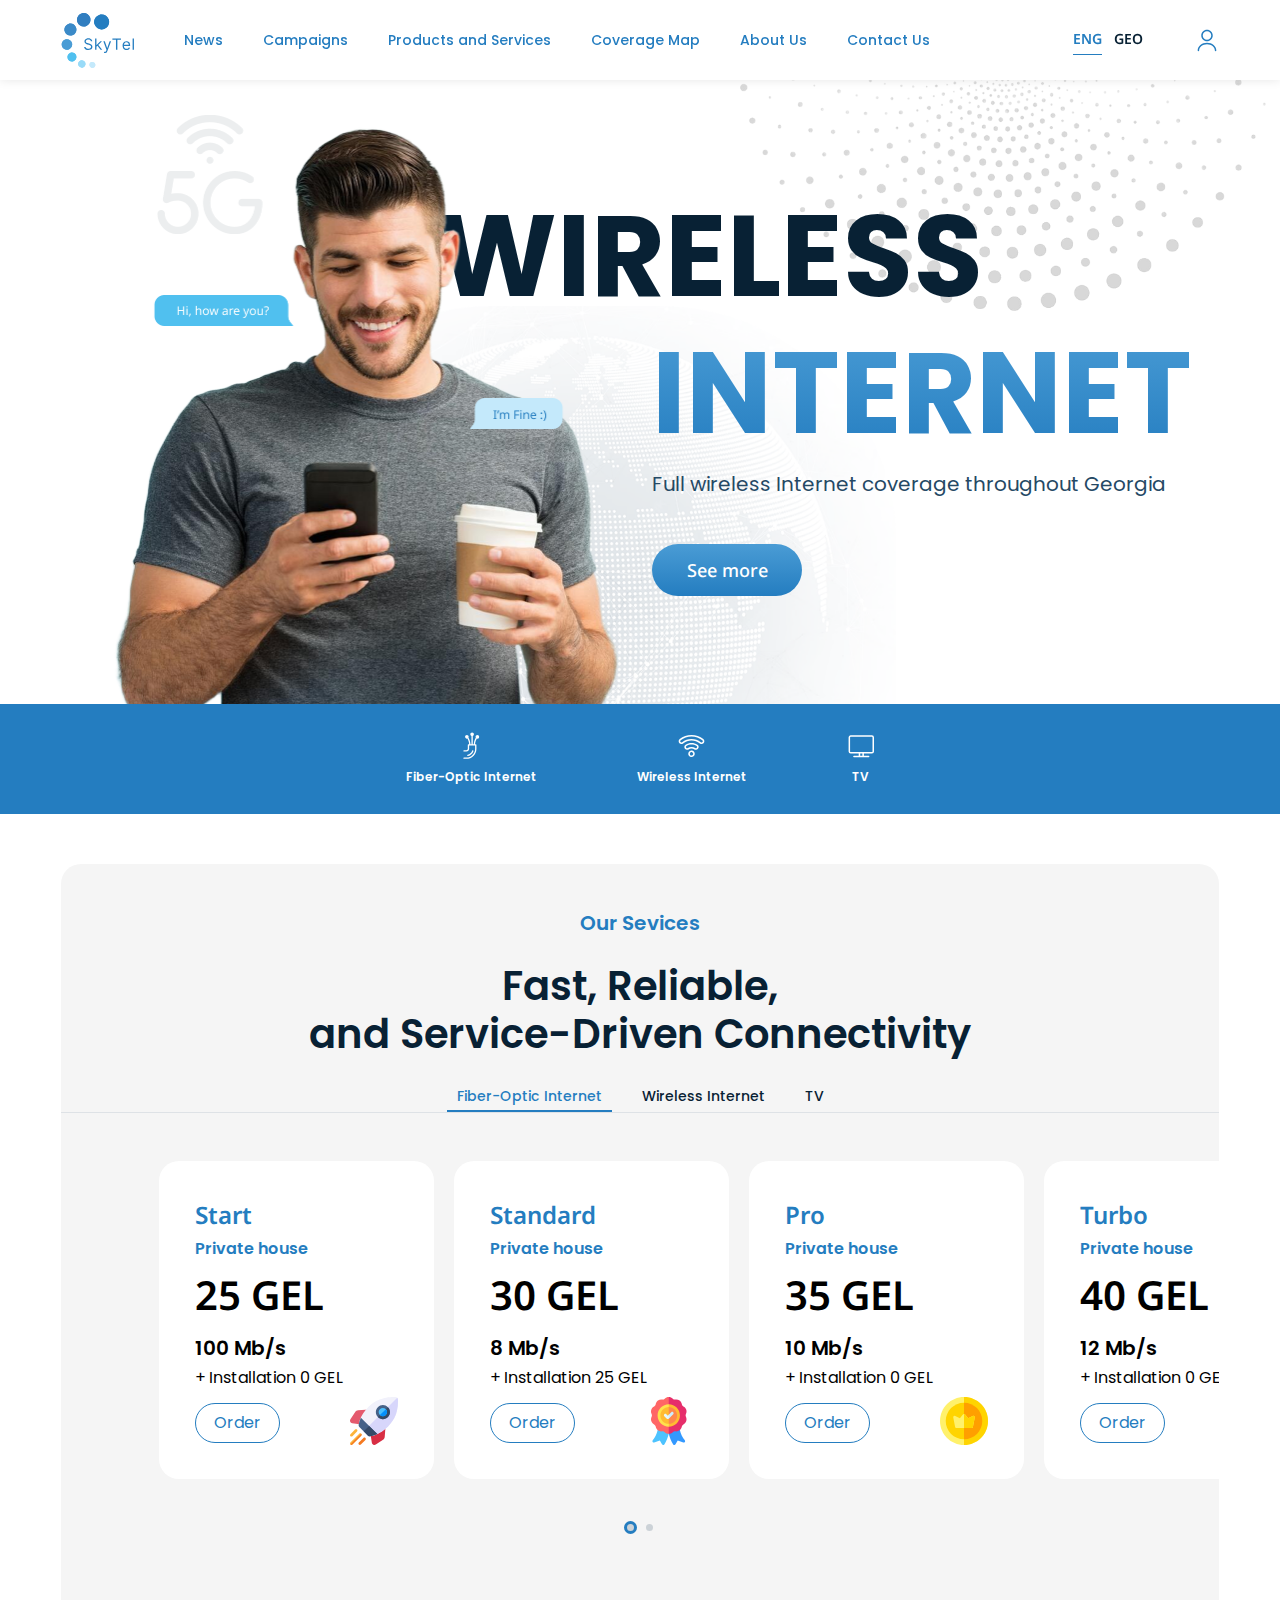
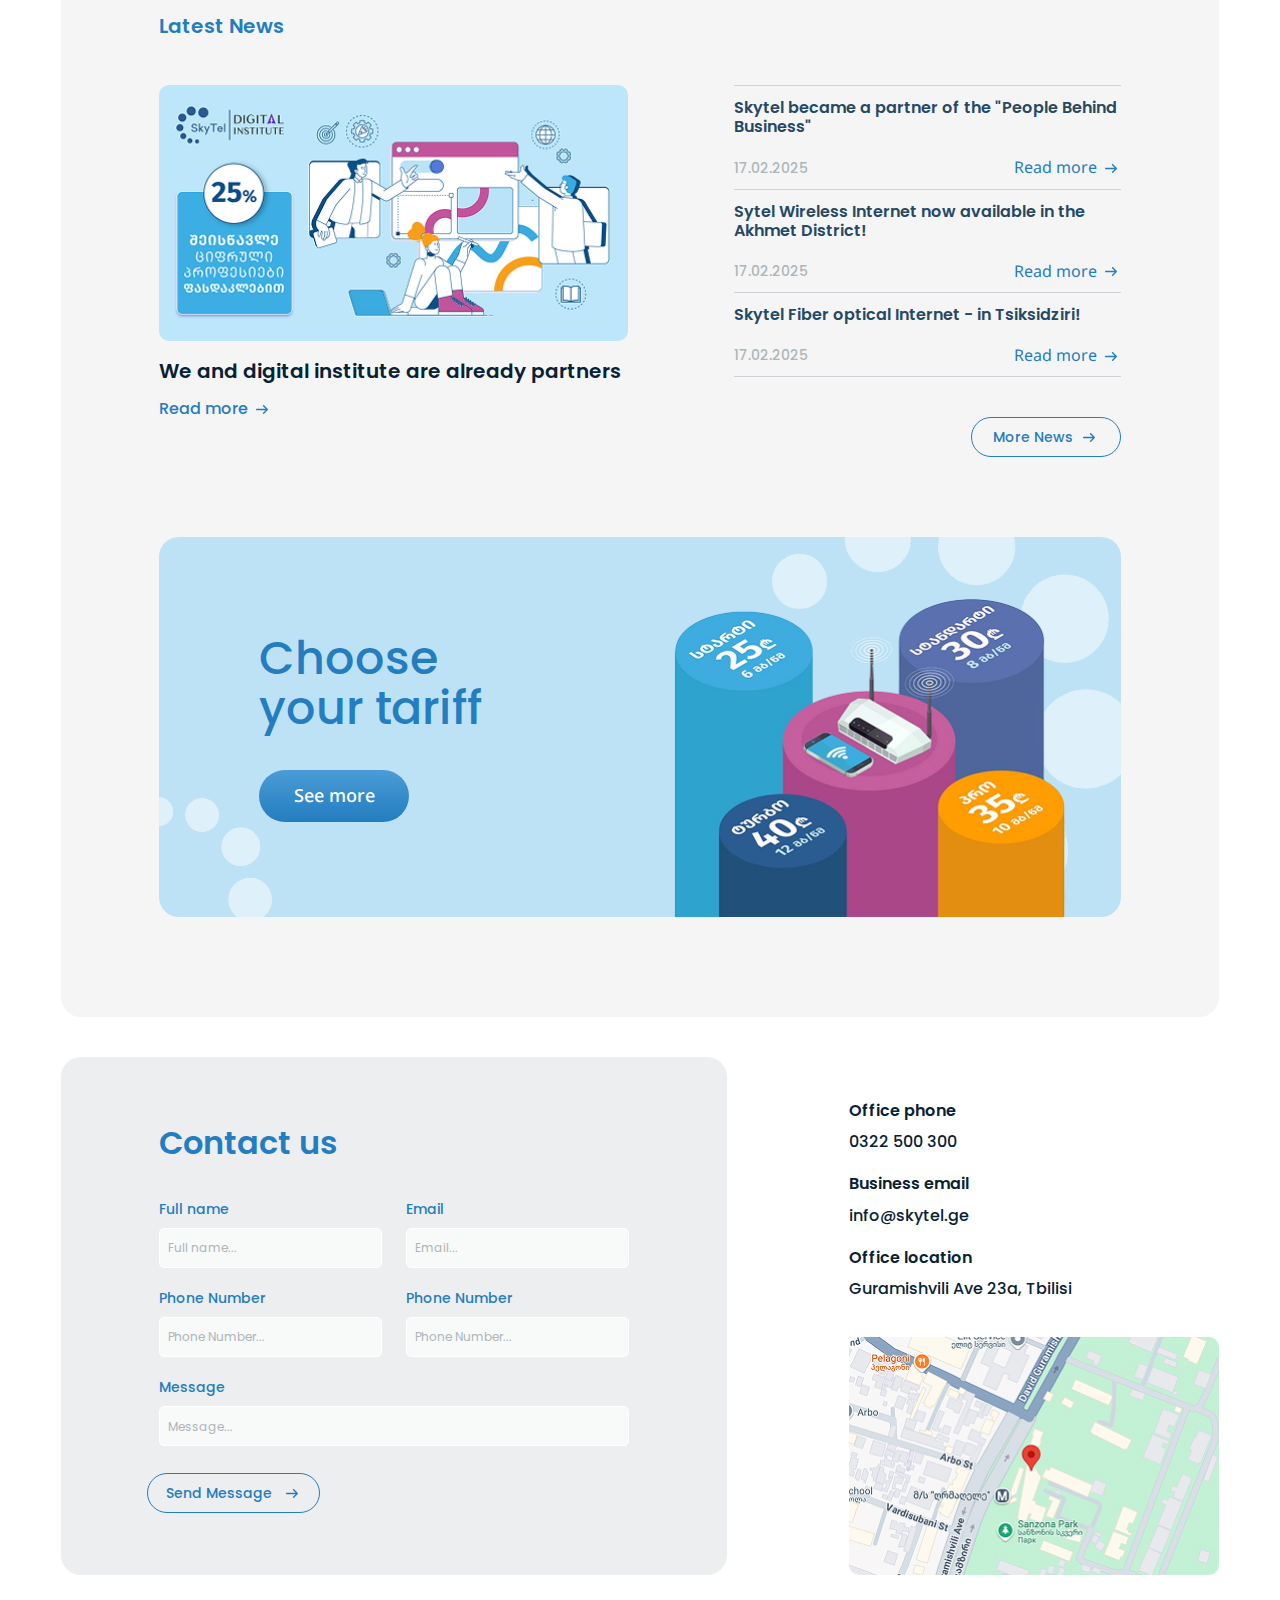
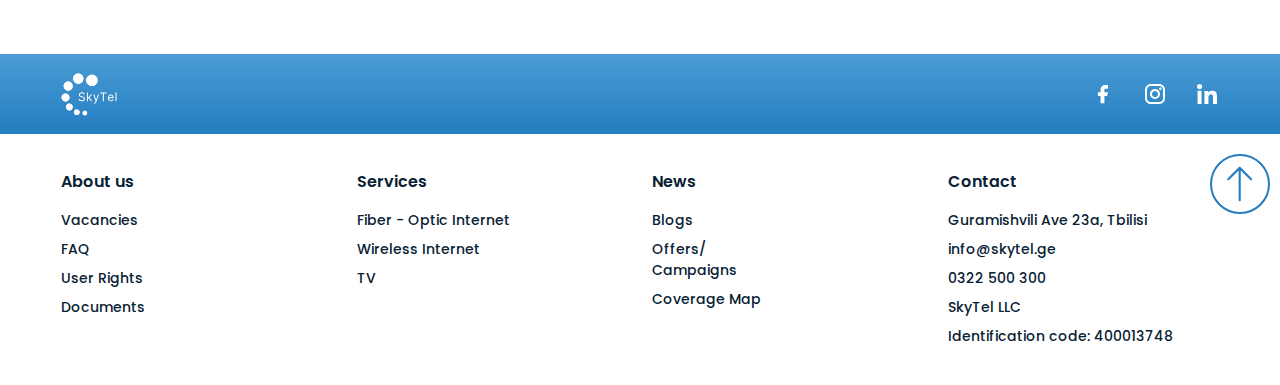
==== commit 47a41247: "Add files via upload" ====
--- a/index.html
+++ b/index.html
@@ -6,7 +6,7 @@
     <meta http-equiv="X-UA-Compatible" content="IE=edge">
     <meta name="viewport" content="width=device-width, initial-scale=1.0">
     <title>Main</title>
-    <link rel="icon" type="image/x-icon" href="favicon.png">
+    <link rel="icon" type="image/x-icon" href="/img/favicon.png">
     <link rel="stylesheet" href="css/lib/bootstrap.min.css">
     <link rel="stylesheet" href="https://cdn.jsdelivr.net/npm/swiper@11/swiper-bundle.min.css" />
     <link rel="stylesheet" href="css/style.css">
--- a/css/style.css
+++ b/css/style.css
@@ -1 +1 @@
-@import url("https://fonts.googleapis.com/css2?family=Noto+Sans+Georgian:wght@100..900&family=Poppins:ital,wght@0,100;0,200;0,300;0,400;0,500;0,600;0,700;0,800;0,900;1,100;1,200;1,300;1,400;1,500;1,600;1,700;1,800;1,900&display=swap");@media (min-width:1200px){.container{max-width:1182px}}body *{font-family:"Poppins",sans-serif}body{background:#F5F5F5}body.hidden{overflow:hidden}main.main{padding-top:80px}a{text-decoration:none}button{padding:0;background:transparent;border:none}h6{color:#254965;font-size:16px;font-weight:600}h4{font-size:26px;font-weight:500;color:#247DC0}.bluebtn{background:#247DC0;border:1px solid #247DC0;color:#fff;font-weight:500;font-size:16px;font-family:"Noto Sans Georgian",sans-serif;min-height:40px;width:100%;border-radius:30px;display:-webkit-box;display:-ms-flexbox;display:flex;-webkit-box-align:center;-ms-flex-align:center;align-items:center;-webkit-box-pack:center;-ms-flex-pack:center;justify-content:center;text-align:center;-webkit-transition:0.3s;transition:0.3s}.bluebtn:hover{background:#FF6B17;border-color:#FF6B17;color:#fff}.whitebtn{background:#fff;border:1px solid #247DC0;color:#247DC0;font-weight:500;font-size:16px;font-family:"Noto Sans Georgian",sans-serif;min-height:40px;width:100%;border-radius:30px;display:-webkit-box;display:-ms-flexbox;display:flex;-webkit-box-align:center;-ms-flex-align:center;align-items:center;-webkit-box-pack:center;-ms-flex-pack:center;justify-content:center;text-align:center;-webkit-transition:0.3s;transition:0.3s}.whitebtn:hover{color:#fff;background:#247DC0}@media (max-width:575.8px){main.main{padding-top:60px}}input::-webkit-inner-spin-button,input::-webkit-outer-spin-button{-webkit-appearance:none;margin:0}input[type=number]{-moz-appearance:textfield}.herosect{height:624px;background:#fff;position:relative;overflow:hidden;display:-webkit-box;display:-ms-flexbox;display:flex;-webkit-box-align:center;-ms-flex-align:center;align-items:center}.herosect .el1{position:absolute;right:0;top:0;width:46%}.herosect .el2{position:absolute;bottom:0;left:20%;width:50%}.herosect .imgwrap{position:relative;z-index:3;height:624px;display:-webkit-box;display:-ms-flexbox;display:flex;-webkit-box-align:end;-ms-flex-align:end;align-items:flex-end;-webkit-box-pack:end;-ms-flex-pack:end;justify-content:flex-end}.herosect .imgwrap .el31{height:624px}.herosect__descr{position:relative;z-index:2}.herosect__descr h1{font-size:114px;font-weight:700;text-transform:uppercase}.herosect__descr h1 span{display:block}.herosect__descr h1 span.darktext{margin-left:-38%;color:#082134}.herosect__descr h1 span.bluetext{background:-webkit-gradient(linear,left top,left bottom,from(#4A9CD5),to(#247DC0));background:linear-gradient(#4A9CD5,#247DC0);-webkit-background-clip:text;-webkit-text-fill-color:transparent}.herosect__descr p{margin-bottom:45px;font-size:20px;color:#254965}.herosect__descr a{color:#fff;font-size:18px;font-weight:500;line-height:120%;font-family:"Noto Sans Georgian",sans-serif;display:-webkit-inline-box;display:-ms-inline-flexbox;display:inline-flex;-webkit-box-align:center;-ms-flex-align:center;align-items:center;-webkit-box-pack:center;-ms-flex-pack:center;justify-content:center;text-align:center;min-height:52px;border-radius:28px;background:-webkit-gradient(linear,left top,left bottom,from(#4A9CD5),to(#247DC0));background:linear-gradient(#4A9CD5,#247DC0);min-width:150px;padding:5px 10px}.herosect__descr a:hover{background:#FF6B17}.bluerowserv{height:110px;background:#247DC0;display:-webkit-box;display:-ms-flexbox;display:flex;-webkit-box-align:center;-ms-flex-align:center;align-items:center;-webkit-box-pack:center;-ms-flex-pack:center;justify-content:center}.bluerowserv__item{margin:0 50px;text-align:center}.bluerowserv__item img,.bluerowserv__item svg{height:28px;margin-bottom:8px}.bluerowserv__item img path,.bluerowserv__item svg path{-webkit-transition:0.3s;transition:0.3s}.bluerowserv__item p{text-align:center;color:#fff;font-size:12px;font-weight:600;color:#fff;margin:0;-webkit-transition:0.3s;transition:0.3s}.bluerowserv__item:hover p{color:#FF6B17}.bluerowserv__item:hover svg path{fill:#FF6B17}.bluerowserv__item:hover svg path.strokecolor{stroke:#FF6B17;fill:transparent}.sectgroup{padding:50px 0 40px;background:#fff}.greysect{background:#F5F5F5;border-radius:20px;padding:44px 0 100px}.greysect h2{margin-bottom:23px;font-size:40px;font-weight:600;color:#082134}.tabswrapper .nav-tabs{-webkit-box-pack:center;-ms-flex-pack:center;justify-content:center;margin-bottom:48px}.tabswrapper .nav-tabs .nav-link{padding:0;margin:0 10px;border:none;background:transparent;color:#082134;font-size:14px;font-weight:500;padding:5px 10px;position:relative}.tabswrapper .nav-tabs .nav-link:after{content:"";display:block;background:#247DC0;height:2px;width:0;-webkit-transition:0.3s ease;transition:0.3s ease;position:absolute;left:0;right:0;margin:0 auto;bottom:0}.tabswrapper .nav-tabs .nav-link.active{color:#247DC0}.tabswrapper .nav-tabs .nav-link.active:after{width:100%}.tabswrapper .nav-tabs .nav-link:hover{color:#247DC0}.sect-subtitle{margin-bottom:24px;color:#247DC0;font-size:20px;font-weight:600}.ourservsect__header{padding:0 20px}.perviewauto .swiper-slide{width:275px}.perviewauto .swiper-slide.large{width:468px}.srvslidewrap{background:#fff;border-radius:20px;display:block;padding:36px;position:relative}.srvslidewrap .tar{margin-bottom:4px;color:#247DC0;font-size:24px;font-weight:600;font-family:"Noto Sans Georgian",sans-serif}.srvslidewrap .name{color:#247DC0;margin-bottom:4px;font-size:16px;font-weight:600}.srvslidewrap .title{font-family:"Noto Sans Georgian",sans-serif;font-size:40px;font-weight:600;color:#000;margin-bottom:8px}.srvslidewrap p{color:#000;font-size:20px;font-weight:600}.srvslidewrap p span{display:block;margin-top:5px;font-size:16px;font-weight:400;line-height:120%}.srvslidewrap .btn{color:#247DC0;height:40px;width:85px;padding:5px 10px;display:-webkit-box;display:-ms-flexbox;display:flex;-webkit-box-align:center;-ms-flex-align:center;align-items:center;-webkit-box-pack:center;-ms-flex-pack:center;justify-content:center;border-radius:30px;border:1px solid #247DC0;-webkit-transition:0.3s;transition:0.3s}.srvslidewrap .btn:hover{background:#247DC0;color:#fff}.srvslidewrap .ictop{position:absolute;max-width:64px;top:36px;right:36px}.srvslidewrap .icbot{position:absolute;bottom:34px;right:36px;max-width:48px}.srvslidewrap .icbot img{width:100%;background-size:cover}.swiper-slide.large .icbot{position:absolute;bottom:34px;right:36px;max-width:116px;width:100%}.swiper-slide.large .srvslidewrap p{padding-right:120px}.mySwiper1{padding-bottom:40px}.swiper-pagination{bottom:0!important;top:initial!important}.swiper-pagination .swiper-pagination-bullet{width:13px;height:13px;background:#CCD2D7;opacity:1;-webkit-transition:0.3s;transition:0.3s;border:3px solid #F5F5F5;margin:0 3px!important}.swiper-pagination .swiper-pagination-bullet.swiper-pagination-bullet-active{width:13px;height:13px;border:3px solid #247DC0}.ourservsect{padding-bottom:20px}.latest-news{padding:50px 98px 80px 98px}.latest-news .sect-subtitle{margin-bottom:44px}.latest-news .moremews{border:1px solid #247DC0;height:40px;display:-webkit-inline-box;display:-ms-inline-flexbox;display:inline-flex;-webkit-box-align:center;-ms-flex-align:center;align-items:center;-webkit-box-pack:center;-ms-flex-pack:center;justify-content:center;margin-top:40px;border-radius:30px;width:150px;color:#247DC0;font-size:14px;font-weight:500;-webkit-transition:0.3s;transition:0.3s}.latest-news .moremews img,.latest-news .moremews svg{margin-left:6px;-webkit-transition:0.3s;transition:0.3s}.latest-news .moremews img path,.latest-news .moremews svg path{-webkit-transition:0.3s;transition:0.3s}.latest-news .moremews:hover{border-color:#FF6B17;color:#FF6B17}.latest-news .moremews:hover svg{-webkit-transform:translate(5px,0);transform:translate(5px,0)}.latest-news .moremews:hover svg path{fill:#FF6B17}.latnewbig .imgwrap{display:block;position:relative;overflow:hidden;border-radius:10px;height:256px;margin-bottom:18px}.latnewbig .imgwrap img{width:100%;height:100%;-o-object-fit:cover;object-fit:cover;-o-object-position:50% 50%;object-position:50% 50%}.latnewbig .descr h5{color:#082134;font-size:20px;font-weight:600;-webkit-transition:0.3s;transition:0.3s;margin-bottom:14px}.latnewbig .descr .link{color:#247DC0;font-weight:500;font-size:16px;line-height:120%;padding-right:24px;position:relative}.latnewbig .descr .link img{width:20px;position:absolute;right:0;top:50%;-webkit-transform:translateY(-50%);transform:translateY(-50%);-webkit-transition:0.3s;transition:0.3s}.latnewbig:hover .descr h5{color:#FF6B17}.latnewbig:hover .link img{-webkit-transform:translate(5px,-50%);transform:translate(5px,-50%)}.latnewlist__item{display:block;border-top:1px solid #CCD2D7;padding:12px 0 10px}.latnewlist__item:last-child{border-bottom:1px solid #CCD2D7}.latnewlist__item h6{color:#254965;font-size:16px;font-weight:600;margin-bottom:21px;-webkit-transition:0.3s;transition:0.3s}.latnewlist__item .latnewlist__itembott{display:-webkit-box;display:-ms-flexbox;display:flex;-webkit-box-align:center;-ms-flex-align:center;align-items:center;-webkit-box-pack:justify;-ms-flex-pack:justify;justify-content:space-between}.latnewlist__item .latnewlist__itembott p,.latnewlist__item .latnewlist__itembott span{max-width:49%;margin:0}.latnewlist__item .latnewlist__itembott p{color:#ADB5BA;font-size:14px;font-weight:500}.latnewlist__item .latnewlist__itembott span{color:#247DC0;font-size:16px;line-height:120%;font-family:"Noto Sans Georgian",sans-serif;padding-right:24px;position:relative}.latnewlist__item .latnewlist__itembott span img{width:20px;position:absolute;right:0;top:50%;-webkit-transition:0.3s;transition:0.3s;-webkit-transform:translateY(-50%);transform:translateY(-50%)}.latnewlist__item:hover span img{-webkit-transform:translate(5px,-50%);transform:translate(5px,-50%)}.latnewlist__item:hover h6{color:#247DC0}.chooseyourtariff{padding:0 98px}.chooseyourtariff-wrap{position:relative;overflow:hidden;background:#BDE2F5;height:380px;border-radius:20px}.chooseyourtariff-wrap .bgel1{position:absolute;left:0;bottom:0}.chooseyourtariff-wrap .bgel2{position:absolute;right:0;top:0}.chooseyourtariff-wrap .bgel3{max-width:428px;position:absolute;right:39px;bottom:0}.chooseyourtariff-wrap .row{height:100%;-webkit-box-align:center;-ms-flex-align:center;align-items:center}.chooseyourtariff__descr{padding-left:100px}.chooseyourtariff__descr h2{color:#247DC0;margin-bottom:36px;font-size:46px;line-height:110%;font-weight:500}.chooseyourtariff__descr a{color:#fff;font-size:18px;font-weight:500;line-height:120%;font-family:"Noto Sans Georgian",sans-serif;display:-webkit-inline-box;display:-ms-inline-flexbox;display:inline-flex;-webkit-box-align:center;-ms-flex-align:center;align-items:center;-webkit-box-pack:center;-ms-flex-pack:center;justify-content:center;text-align:center;min-height:52px;border-radius:28px;background:-webkit-gradient(linear,left top,left bottom,from(#4A9CD5),to(#247DC0));background:linear-gradient(#4A9CD5,#247DC0);min-width:150px;padding:5px 10px}.chooseyourtariff__descr a:hover{background:#FF6B17}.contactsection{background:#fff;padding-bottom:79px}.contactsection__form{border-radius:20px;background:#ECEEEF;padding:62px 98px}.contactsection__form .title{margin-bottom:32px;color:#247DC0;font-size:32px;font-weight:600}.inputfield{margin-bottom:20px}.inputfield label{display:block;cursor:pointer;margin-bottom:8px;color:#247DC0;font-size:14px;font-weight:500}.inputfield input,.inputfield textarea{width:100%;height:40px;padding-left:8px;border-radius:5px;background:#fff;border:1px solid #fff;font-size:12px;outline:none;-webkit-transition:0.3s;transition:0.3s}.inputfield input:focus,.inputfield textarea:focus{border-color:#247DC0}.inputfield input::-webkit-input-placeholder,.inputfield textarea::-webkit-input-placeholder{color:#ADB5BA}.inputfield input::-moz-placeholder,.inputfield textarea::-moz-placeholder{color:#ADB5BA}.inputfield input:-ms-input-placeholder,.inputfield textarea:-ms-input-placeholder{color:#ADB5BA}.inputfield input::-ms-input-placeholder,.inputfield textarea::-ms-input-placeholder{color:#ADB5BA}.inputfield input::placeholder,.inputfield textarea::placeholder{color:#ADB5BA}.inputfield textarea{resize:none;height:40px;padding-top:11px}.submbtn{width:173px;height:40px;display:-webkit-inline-box;display:-ms-inline-flexbox;display:inline-flex;-webkit-box-align:center;-ms-flex-align:center;align-items:center;-webkit-box-pack:center;-ms-flex-pack:center;justify-content:center;color:#247DC0;border:1px solid #247DC0;border-radius:30px;font-size:14px;font-weight:500}.submbtn img{width:20px;margin-left:10px}.contactsection__map{display:inline-block;border-radius:10px;overflow:hidden;position:relative}.contactsection__info ul{list-style-type:none;margin:0 0 16px 0;padding:0}.contactsection__info ul li{margin-bottom:20px}.contactsection__info ul li p{margin-bottom:10px;color:#082134;font-weight:600;font-size:16px;line-height:120%}.contactsection__info ul li a{color:#082134;font-weight:500;line-height:120%;-webkit-transition:0.3s;transition:0.3s}.contactsection__info ul li a:hover{color:#247DC0}.contactsection__info{height:100%;display:-webkit-box;display:-ms-flexbox;display:flex;-webkit-box-orient:vertical;-webkit-box-direction:normal;-ms-flex-direction:column;flex-direction:column;-webkit-box-pack:end;-ms-flex-pack:end;justify-content:flex-end}.contactsection__map img{width:100%;height:100%;-o-object-fit:cover;object-fit:cover;-o-object-position:50% 50%;object-position:50% 50%}@media (max-width:1199.8px){.herosect__descr h1{font-size:70px;line-height:100%}.herosect{height:500px}.herosect .imgwrap .el31{height:500px}.herosect__descr h1 span.darktext{margin-left:-20%}.herosect__descr p{font-size:16px;margin-bottom:30px}.sect-subtitle{font-size:18px;margin-bottom:16px}.greysect h2{font-size:32px}.srvslidewrap .tar{font-size:18px;margin-bottom:0px}.srvslidewrap .title{font-size:32px;margin-bottom:5px}.srvslidewrap p{font-size:18px}.srvslidewrap p span{font-size:14px;margin-top:0}.latest-news{padding:50px 30px 50px 30px}.latest-news .sect-subtitle{margin-bottom:24px}.latnewbig .descr h5{font-size:18px;margin-bottom:5px}.chooseyourtariff{padding:0 30px}.chooseyourtariff__descr{padding-left:80px}.contactsection__form{padding:30px 50px}.contactsection__info ul li{margin-bottom:15px}.contactsection__info ul li p{margin-bottom:5px}.contactsection__map{height:230px}}@media (max-width:991.8px){.herosect .imgwrap .el31{position:absolute;bottom:0;left:0}.herosect .imgwrap{height:auto;position:initial}.herosect .el2{display:none}.bluerowserv{height:80px}.bluerowserv__item{margin:0 30px}.latnewbig .imgwrap{height:auto;margin-bottom:20px}.latnewbig .descr h5{font-size:24px}.latnewbig{margin-bottom:30px}.chooseyourtariff-wrap .bgel3{width:300px}.chooseyourtariff-wrap{height:340px}.chooseyourtariff-wrap .bgel2{width:40%}.chooseyourtariff-wrap .bgel1{width:100px}.greysect{padding-bottom:40px}.contactsection__form{padding:30px;margin-bottom:30px}.contactsection__info ul li a,.contactsection__info ul li p{font-size:18px}}@media (max-width:767.8px){.herosect .imgwrap .el31{opacity:0.3;left:initial;right:0}.herosect__descr h1 span.darktext{margin-left:0}}@media (max-width:575.8px){.herosect .imgwrap .el31{width:100%;height:auto;right:-40%}.herosect__descr h1{font-size:50px}.herosect{height:400px}.herosect__descr p{margin-bottom:15px}.bluerowserv{height:auto;padding:10px 0}.bluerowserv .d-flex{-webkit-box-align:center;-ms-flex-align:center;align-items:center}.bluerowserv__item{margin:0;width:100%;max-width:33.333%}.greysect h2{font-size:21px}.greysect{padding:20px 0}.sect-subtitle{font-size:16px;margin-bottom:5px}.tabswrapper .nav-item{width:100%;max-width:100%;margin:0;display:-webkit-box;display:-ms-flexbox;display:flex;-webkit-box-pack:center;-ms-flex-pack:center;justify-content:center;padding:0 20px}.tabswrapper .nav-item button{width:-webkit-fit-content;width:-moz-fit-content;width:fit-content;text-align:center;margin:0 0 10px 0!important}.tabswrapper .nav-tabs{margin-bottom:20px}.perviewauto .swiper-slide.large{width:300px}.srvslidewrap{padding:20px}.swiper-slide .srvslidewrap p.tar{font-size:16px}.swiper-slide .srvslidewrap p.title{font-size:24px}.swiper-slide .srvslidewrap p span{font-size:12px}.swiper-slide.large .icbot{max-width:80px;right:20px;bottom:20px}.swiper-slide.large .icbot img{width:100%}.srvslidewrap .ictop{right:20px;top:20px;max-width:50px}.srvslidewrap .ictop img{max-width:100%}.latest-news{padding:30px 20px 40px 20px}.latest-news .sect-subtitle{margin-bottom:15px}.latnewlist__item h6{margin-bottom:10px}.chooseyourtariff{padding:0 20px}.chooseyourtariff-wrap{height:200px}.chooseyourtariff-wrap .bgel3{display:none}.chooseyourtariff__descr{padding:20px;z-index:2;position:relative;text-align:center}.chooseyourtariff__descr h2{margin-bottom:15px;font-size:24px}.contactsection__form{padding:20px}.contactsection__form .title,.inputfield{margin-bottom:15px}.contactsection__form .submbtn{margin-left:12px}.contactsection{padding-bottom:60px}.latnewlist__item h6{font-size:15px}.contactsection__info ul li a{font-size:16px}.contactsection__form .title,.latnewbig .descr h5{font-size:21px}.latest-news .moremews{margin-top:20px}}.userarea-section{padding:40px 0}.offersect{border:1px solid #ECEEEF;border-radius:20px;background:#fff}.offersect__header{min-height:56px;display:-webkit-box;display:-ms-flexbox;display:flex;-webkit-box-align:center;-ms-flex-align:center;align-items:center;padding:5px 32px;border-bottom:1px solid #ECEEEF}.offersect__header h6,.offersect__header p{width:100%;max-width:50%;-webkit-box-flex:0;-ms-flex:0 0 50%;flex:0 0 50%;margin:0}.offersect__header h6{color:#247DC0;font-size:16px;font-weight:600}.offersect__header p{color:#254965;font-size:12px;font-weight:500;text-overflow:ellipsis;overflow:hidden;white-space:nowrap}.offersect__body{padding:32px;display:-webkit-box;display:-ms-flexbox;display:flex;-ms-flex-wrap:wrap;flex-wrap:wrap;-webkit-box-align:center;-ms-flex-align:center;align-items:center}.offersect__body-l{width:100%;max-width:62%;-webkit-box-flex:0;-ms-flex:0 0 62%;flex:0 0 62%}.offersect__body-r{width:100%;max-width:38%;-webkit-box-flex:0;-ms-flex:0 0 38%;flex:0 0 38%}.offer-serv{width:100%;max-width:360px;border-radius:20px;border:1px solid #ADB5BA;margin-bottom:16px;padding:30px;position:relative;display:-webkit-box;display:-ms-flexbox;display:flex;-ms-flex-wrap:wrap;flex-wrap:wrap;-webkit-transition:0.5s;transition:0.5s}.offer-serv:hover{border-color:#FF6B17;-webkit-box-shadow:0 4px 10px rgba(0,0,0,0.1);box-shadow:0 4px 10px rgba(0,0,0,0.1)}.offer-serv .label{display:-webkit-inline-box;display:-ms-inline-flexbox;display:inline-flex;-webkit-box-align:center;-ms-flex-align:center;align-items:center;-webkit-box-pack:center;-ms-flex-pack:center;justify-content:center;min-height:30px;background:#FF6B17;color:#fff;font-size:12px;font-weight:600;padding:6px 14px;position:absolute;left:28px;top:-15px;border-radius:10px}.offer-serv:last-child{margin-bottom:0}.offer-serv .offer-serv__descr{width:100%;max-width:calc(100% - 100px);-webkit-box-flex:0;-ms-flex:0 0 calc(100% - 100px);flex:0 0 calc(100% - 100px)}.offer-serv .offer-serv__descr p{color:#000;margin:0 0 8px 0;font-weight:500;font-family:"Noto Sans Georgian",sans-serif}.offer-serv .offer-serv__descr p span{display:block;font-weight:600;font-size:20px}.offer-serv .offer-serv__descr p.title{margin-bottom:12px;color:#247DC0;font-size:24px;font-weight:600}.offer-serv .offer-serv__descr p:last-child{margin-bottom:0}.offer-serv .offer-serv__icons{width:100%;max-width:100px;-webkit-box-flex:0;-ms-flex:0 0 100px;flex:0 0 100px;display:-webkit-box;display:-ms-flexbox;display:flex;-webkit-box-orient:vertical;-webkit-box-direction:normal;-ms-flex-direction:column;flex-direction:column;-webkit-box-pack:justify;-ms-flex-pack:justify;justify-content:space-between;-webkit-box-align:end;-ms-flex-align:end;align-items:flex-end;padding-bottom:10px}.offer-serv .offer-serv__icons img{max-width:48px;display:inline-block}.offer-serv .offer-serv__icons p{margin:0;text-transform:uppercase;color:#247DC0;font-weight:600}.yourbalance{max-width:230px;text-align:center}.yourbalance h6{margin-bottom:16px}.yourbalance .balancebox{border:15px solid #ECEEEF;width:148px;height:148px;display:-webkit-inline-box;display:-ms-inline-flexbox;display:inline-flex;-webkit-box-align:center;-ms-flex-align:center;align-items:center;-webkit-box-pack:center;-ms-flex-pack:center;justify-content:center;border-radius:50%;margin-bottom:24px}.yourbalance .balancebox h4{margin:0}.yourbalance .balancebox h4 span{display:block;font-size:14px;text-transform:uppercase;line-height:150%}.yourbalance .bluebtn{margin-bottom:8px}.srvlist{display:-webkit-box;display:-ms-flexbox;display:flex;-webkit-box-orient:vertical;-webkit-box-direction:normal;-ms-flex-direction:column;flex-direction:column;-webkit-box-pack:justify;-ms-flex-pack:justify;justify-content:space-between;height:100%}.srv-item{min-height:86px;padding:10px 15px;display:-webkit-box;display:-ms-flexbox;display:flex;-webkit-box-align:center;-ms-flex-align:center;align-items:center;background:#fff;margin-bottom:19px;border-radius:15px;-webkit-transition:0.3s;transition:0.3s;border:1px solid #ECEEEF}.srv-item:last-child{margin-bottom:0}.srv-item:hover{background:#247DC0}.srv-item:hover .descr p{color:#fff}.srv-item:hover .imgwrap svg path{fill:#fff}.srv-item .imgwrap{width:100%;max-width:52px;-webkit-box-flex:0;-ms-flex:0 0 52px;flex:0 0 52px}.srv-item .imgwrap svg path{-webkit-transition:0.3s;transition:0.3s}.srv-item .descr{width:100%;max-width:calc(100% - 52px);-webkit-box-flex:0;-ms-flex:0 0 calc(100% - 52px);flex:0 0 calc(100% - 52px);padding-left:20px}.srv-item .descr .title{margin-bottom:4px;color:#247DC0;font-size:14px;font-weight:500}.srv-item .descr p{margin:0;color:#254965;font-size:14px;line-height:150%;-webkit-transition:0.3s;transition:0.3s}.userar__bottom{margin-top:40px;background:#fff;border:1px solid #ECEEEF;border-radius:20px;min-height:140px}.userar__bottom .linfwrap{padding:34px 32px;display:-webkit-box;display:-ms-flexbox;display:flex;-webkit-box-align:center;-ms-flex-align:center;align-items:center}.userar__bottom .linfwrap>p{width:100%;max-width:34%;-webkit-box-flex:0;-ms-flex:0 0 34%;flex:0 0 34%;margin:0;color:#254965;font-weight:600;font-size:14px}.userar__bottom .linfwrap .botservs{width:100%;max-width:66%;-webkit-box-flex:0;-ms-flex:0 0 66%;flex:0 0 66%;display:-webkit-box;display:-ms-flexbox;display:flex;-webkit-box-align:center;-ms-flex-align:center;align-items:center;-webkit-box-pack:justify;-ms-flex-pack:justify;justify-content:space-between}.userar__bottom .linfwrap .botservs .botserv{text-align:center;max-width:160px}.userar__bottom .linfwrap .botservs .botserv img{height:40px;margin-bottom:8px}.userar__bottom .linfwrap .botservs .botserv p{margin:0;color:#247DC0;font-weight:600;-webkit-transition:0.3s;transition:0.3s}.userar__bottom .linfwrap .botservs .botserv:hover p{color:#FF6B17}.questbox{border-left:1px solid #ECEEEF;padding-left:88px;display:-webkit-box;display:-ms-flexbox;display:flex;-webkit-box-align:center;-ms-flex-align:center;align-items:center;height:100%;position:relative}.questbox .title{margin-bottom:8px;color:#247DC0;font-size:14px;font-weight:500}.questbox p{font-size:12px;margin-bottom:8px;color:#ADB5BA}.questbox a{color:#247DC0;font-size:14px;font-weight:500;-webkit-transition:0.3s;transition:0.3s}.questbox a:hover{color:#FF6B17}.questbox .qimg{position:absolute;left:34px;top:38px}@media (max-width:1199.8px){.offersect__header{padding-left:15px;padding-right:15px}.offersect__body{padding:32px 15px}.offersect__body-l{max-width:55%;-webkit-box-flex:0;-ms-flex:0 0 55%;flex:0 0 55%}.offersect__body-r{max-width:45%;-webkit-box-flex:0;-ms-flex:0 0 45%;flex:0 0 45%;padding-left:20px}.offer-serv .offer-serv__descr p{margin-bottom:5px;font-size:14px}.offer-serv .offer-serv__descr p span{font-size:18px}.offer-serv .offer-serv__descr p.title{margin-bottom:8px}.srv-item{min-height:initial;margin-bottom:10px}}@media (max-width:991.8px){.offersect{margin-bottom:25px}.srvlist{-ms-flex-wrap:wrap;flex-wrap:wrap;-webkit-box-orient:initial;-webkit-box-direction:initial;-ms-flex-direction:initial;flex-direction:initial}.srvlist .srv-item{width:100%;max-width:calc(50% - 5px);-webkit-box-flex:0;-ms-flex:0 0 calc(50% - 5px);flex:0 0 calc(50% - 5px)}.questbox{border-top:1px solid #ECEEEF;border-left:none;padding-top:20px;padding-bottom:20px;padding-left:80px}.questbox .qimg{left:20px;top:20px}.userar__bottom .linfwrap .botservs .botserv p{font-size:14px}.userar__bottom .linfwrap .botservs .botserv{width:100%;max-width:140px}}@media (max-width:575.8px){.offersect__body-l,.offersect__body-r{max-width:100%;-webkit-box-flex:0;-ms-flex:0 0 100%;flex:0 0 100%}.offersect__body-l{margin-bottom:30px}.offersect__body-r{padding-left:0}.yourbalance{max-width:100%}.offer-serv{max-width:100%}.srvlist .srv-item,.userar__bottom .linfwrap .botservs{max-width:100%;-webkit-box-flex:0;-ms-flex:0 0 100%;flex:0 0 100%}.userar__bottom .linfwrap{padding:20px;-ms-flex-wrap:wrap;flex-wrap:wrap}.userar__bottom .linfwrap>p{max-width:100%;-webkit-box-flex:0;-ms-flex:0 0 100%;flex:0 0 100%;margin-bottom:20px}.userar__bottom .linfwrap .botservs{display:block}.userar__bottom .linfwrap .botservs .botserv{max-width:100%;-webkit-box-flex:0;-ms-flex:0 0 100%;flex:0 0 100%;display:-webkit-box;display:-ms-flexbox;display:flex;-ms-flex-wrap:wrap;flex-wrap:wrap;-webkit-box-align:center;-ms-flex-align:center;align-items:center;margin-bottom:15px}.userar__bottom .linfwrap .botservs .botserv:last-child{margin-bottom:0}.userar__bottom .linfwrap .botservs .botserv img{width:100%;max-width:40px;-webkit-box-flex:0;-ms-flex:0 0 40px;flex:0 0 40px;height:auto;margin:0}.userar__bottom .linfwrap .botservs .botserv p{width:100%;max-width:calc(100% - 40px);-webkit-box-flex:0;-ms-flex:0 0 calc(100% - 40px);flex:0 0 calc(100% - 40px);text-align:left;padding-left:30px}}@media (max-width:360.8px){.offer-serv{padding:24px 15px}.offer-serv .offer-serv__descr p.title{font-size:21px}}.blog-section{padding:40px 0 0 0}.mainpost{margin-bottom:20px;position:relative;overflow:hidden;border-radius:30px;height:580px;display:-webkit-box;display:-ms-flexbox;display:flex;-webkit-box-align:end;-ms-flex-align:end;align-items:flex-end}.mainpost:after{content:"";display:block;position:absolute;z-index:1;width:100%;height:100%;left:0;top:0;background:-webkit-gradient(linear,left top,left bottom,from(rgba(25,99,154,0)),to(#0C3452));background:linear-gradient(rgba(25,99,154,0),#0C3452)}.mainpost .mainpost__bg{position:absolute;left:0;top:0;width:100%;height:100%;-o-object-fit:cover;object-fit:cover;-o-object-position:50% 50%;object-position:50% 50%}.mainpost .mainpost__description{position:relative;z-index:2;padding:38px 68px}.mainpost .mainpost__description h5{margin-bottom:16px;color:#fff;font-size:32px;font-weight:600;-webkit-transition:0.3s;transition:0.3s}.mainpost .mainpost__description p{margin:0;color:#fff;font-size:16px;font-weight:600}.mainpost:hover h5{color:#FF6B17}.recentposts{padding:40px 0 110px 0}.recentposts .title{margin-bottom:32px;color:#247DC0;font-size:20px;font-weight:600}.recentposts .loadmore{max-width:191px;width:100%;display:-webkit-inline-box;display:-ms-inline-flexbox;display:inline-flex;-webkit-box-align:center;-ms-flex-align:center;align-items:center;-webkit-box-pack:center;-ms-flex-pack:center;justify-content:center;height:52px;border-radius:30px;margin-top:28px;border:1px solid #247DC0;color:#247DC0;font-size:16px;-webkit-transition:0.3s;transition:0.3s}.recentposts .loadmore:hover{background:#247DC0;color:#fff}.recpost-item{display:block;margin-bottom:32px}.recpost-item .imgwrap{height:209px;position:relative;overflow:hidden;border-radius:20px;margin-bottom:16px}.recpost-item .imgwrap img{width:100%;height:100%;-o-object-fit:cover;object-fit:cover;-o-object-position:50% 50%;object-position:50% 50%;-webkit-transition:0.5s;transition:0.5s;-webkit-transform:scale(1.05);transform:scale(1.05)}.recpost-item .description{position:relative}.recpost-item .description .arrimg{position:absolute;right:0;top:0;width:24px}.recpost-item .description .arrimg path{-webkit-transition:0.3s;transition:0.3s}.recpost-item .description h5{color:#082134;font-size:16px;font-weight:600;margin-bottom:12px;padding-right:40px;-webkit-transition:0.3s;transition:0.3s}.recpost-item .description p{margin-bottom:12px;font-size:14px;color:#254965;display:-webkit-box;-webkit-line-clamp:2;-webkit-box-orient:vertical;overflow:hidden}.recpost-item .description .shares p{margin:0;color:#082134;font-size:12px;font-weight:500;position:relative;padding-left:20px}.recpost-item .description .shares p img{width:16px;position:absolute;left:0;top:0}.recpost-item:hover .description h5{color:#FF6B17}.recpost-item:hover .description .arrimg path{fill:#FF6B17}.recpost-item:hover .imgwrap img{-webkit-transform:scale(1.01);transform:scale(1.01)}@media (max-width:1599.8px){.mainpost{height:500px}.mainpost .mainpost__bg{-o-object-position:0 0;object-position:0 0}.recentposts{padding-bottom:80px}}@media (max-width:1199.8px){.recentposts .loadmore{margin-top:20px}.recpost-item .imgwrap{height:180px}.recentposts .title{margin-bottom:20px}}@media (max-width:991.8px){.mainpost .mainpost__description{padding:20px 40px 30px}.mainpost{height:400px}}@media (max-width:767.8px){.mainpost .mainpost__description{padding:15px 20px 20px 20px}.mainpost .mainpost__description h5{font-size:24px;margin-bottom:10px}.mainpost .mainpost__description p{font-weight:500;font-size:14px}.mainpost{height:300px}.recpost-item .imgwrap{height:160px}.recpost-item .description h5 br{display:none}.recpost-item .description h5{margin-bottom:8px}.recentposts{padding-bottom:60px}}@media (max-width:575.8px){.mainpost{height:auto;min-height:270px}.mainpost .mainpost__description h5{font-size:21px}.mainpost .mainpost__description p{font-size:13px}.mainpost .mainpost__description p br{display:none}.recentposts{padding-top:20px}.recpost-item .imgwrap{height:auto}.recentposts .loadmore{margin-top:0}}.mainpost.post-top:after{display:none}.blogpost{max-width:956px;margin:-170px auto 50px;background-color:#fff;border-radius:15px;padding:70px 85px;position:relative;z-index:2;color:#254965}.blogpost h1,.blogpost h2,.blogpost h3,.blogpost h4,.blogpost h5,.blogpost h6{color:#247DC0;font-weight:500}.blogpost a{color:#254965;text-decoration:underline;text-underline-offset:3px;font-family:"Noto Sans Georgian",sans-serif;-webkit-transition:0.3s ease;transition:0.3s ease}.blogpost a:hover{color:#FF6B17}.blogpost li,.blogpost p{font-family:"Noto Sans Georgian",sans-serif}.blogpost h1{font-size:46px;font-weight:500;line-height:110%;margin-bottom:12px}.blogpost .date{font-size:12px;line-height:150%;font-family:"Noto Sans Georgian",sans-serif;margin-bottom:32px}.blogpost .bottom-sect{display:-webkit-box;display:-ms-flexbox;display:flex;-webkit-box-pack:end;-ms-flex-pack:end;justify-content:flex-end;padding-top:34px}.blogpost .sharing-button{display:-webkit-inline-box;display:-ms-inline-flexbox;display:inline-flex;-webkit-box-align:center;-ms-flex-align:center;align-items:center;-webkit-transition:0.3s ease;transition:0.3s ease;cursor:pointer}.blogpost .sharing-button img{margin-right:12px}.blogpost .sharing-button span{text-decoration:underline;text-underline-offset:3px;color:#247DC0;line-height:150%;font-size:14px}.blogpost .sharing-button:hover{opacity:0.5}.recentposts .topsect{display:-webkit-box;display:-ms-flexbox;display:flex;-webkit-box-align:center;-ms-flex-align:center;align-items:center;-webkit-box-pack:justify;-ms-flex-pack:justify;justify-content:space-between}.recentposts .slider-navigation{display:-webkit-box;display:-ms-flexbox;display:flex;-webkit-box-align:center;-ms-flex-align:center;align-items:center}.recentposts .slider-navigation .swiper-button-prev{margin-right:12px}.recentposts .slider-navigation .swiper-button-next,.recentposts .slider-navigation .swiper-button-prev{position:relative;width:32px;height:32px;border-radius:50%;left:initial;right:initial}.recentposts .slider-navigation .swiper-button-next svg circle,.recentposts .slider-navigation .swiper-button-next svg path,.recentposts .slider-navigation .swiper-button-prev svg circle,.recentposts .slider-navigation .swiper-button-prev svg path{-webkit-transition:0.3s ease;transition:0.3s ease}.recentposts .slider-navigation .swiper-button-next:hover svg path,.recentposts .slider-navigation .swiper-button-prev:hover svg path{fill:#fff;position:relative;z-index:2}.recentposts .slider-navigation .swiper-button-next:hover svg circle.bg,.recentposts .slider-navigation .swiper-button-prev:hover svg circle.bg{fill:#247DC0}.recentposts .slider-navigation .swiper-button-next:after,.recentposts .slider-navigation .swiper-button-prev:after{display:none}.recentposts .slider-navigation .swiper-button-next img,.recentposts .slider-navigation .swiper-button-prev img{background-size:cover}.recentposts .swiper-slide{padding:0 7px}@media (max-width:1399.8px){.blogpost{margin:-120px auto 40px;padding:50px 65px}}@media (max-width:1199.8px){.blogpost{margin:-100px auto 40px;width:90%}}@media (max-width:991.8px){.blogpost{margin:-80px auto 40px;padding:50px 40px;border-radius:30px}.blogpost h1{font-size:38px}}@media (max-width:575.8px){.blogpost{margin:20px auto 30px;padding:40px 30px;width:100%}.blogpost h1{font-size:30px}.blogpost a{word-break:break-word}}@media (max-width:375px){.blogpost{padding:30px 20px;width:94%}.blogpost h1{font-size:26px}}.topsect{padding:40px 0 53px}.topsect__inner{width:100%;height:270px;border-radius:30px;overflow:hidden;position:relative;display:-webkit-box;display:-ms-flexbox;display:flex;-webkit-box-align:center;-ms-flex-align:center;align-items:center;padding:50px 98px}.topsect__inner img{position:absolute;width:auto;height:100%;background-size:cover;bottom:0;right:8%}.topsect__inner .topsect__descr{color:#247DC0}.topsect__inner .topsect__descr h1{font-size:46px;font-weight:500;line-height:110%;position:relative}.infosect{max-width:956px;margin:0 auto 80px}.infosect__inner{display:-webkit-box;display:-ms-flexbox;display:flex;-webkit-box-pack:justify;-ms-flex-pack:justify;justify-content:space-between;margin-bottom:45px}.infosect__title{position:relative}.infosect__title>img{position:absolute;z-index:-1;width:90px;background-size:cover;top:-33px;left:-60px}.infosect__title h2{color:#247DC0}.infosect__descr{max-width:690px;width:100%;font-size:14px}.infosect__descr .col-md-6:first-child{padding-right:30px}.infosect__bottom{display:-webkit-box;display:-ms-flexbox;display:flex;-webkit-box-align:center;-ms-flex-align:center;align-items:center;-webkit-box-pack:justify;-ms-flex-pack:justify;justify-content:space-between}.infosect__bottom img{height:251px;-o-object-fit:cover;object-fit:cover;border-radius:20px}.infosect__bottom img:first-child{width:29%}.infosect__bottom img:last-child{width:69%}.banner{margin-bottom:80px}.banner__inner{position:relative;overflow:hidden;border-radius:30px;padding:60px 95px}.banner__bg{position:absolute;width:100%;height:100%;top:0;left:0;-o-object-fit:cover;object-fit:cover;z-index:-1}.banner__title{color:#247DC0;font-size:32px;font-weight:600;line-height:140%;margin-bottom:38px;text-align:center}.banner__info{display:-webkit-box;display:-ms-flexbox;display:flex;-webkit-box-pack:justify;-ms-flex-pack:justify;justify-content:space-between;margin-bottom:55px}.banner__col{text-align:center;width:28%}.banner__col p{color:#082134;font-size:14px;line-height:150%;font-weight:500;margin-bottom:4px}.banner__col span{display:inline-block;color:#247DC0;font-size:20px;font-weight:600;line-height:150%;margin-bottom:4px}.banner__bottom{text-align:center;color:#247DC0;font-size:12px;line-height:150%;font-weight:500;margin:0}.tabsect{margin-bottom:94px}.tabs{margin-bottom:48px;display:-webkit-box;display:-ms-flexbox;display:flex;-webkit-box-pack:center;-ms-flex-pack:center;justify-content:center}.tabs .tab{margin-right:20px;font-size:14px;font-weight:500;color:#082134;line-height:150%;padding:0 10px 10px;position:relative;cursor:pointer;-webkit-transition:0.15s ease-in-out;transition:0.15s ease-in-out;font-family:"Noto Sans Georgian",sans-serif}.tabs .tab:last-child{margin-right:0}.tabs .tab:after{content:"";position:absolute;display:block;height:2px;width:0;left:0;right:0;bottom:0;background:#247DC0;-webkit-transition:0.3s ease;transition:0.3s ease;margin:0 auto}.tabs .tab:hover{color:#247DC0}.tabs .tab.active{color:#247DC0}.tabs .tab.active:after{width:100%}.tab-body{display:none;-webkit-box-pack:justify;-ms-flex-pack:justify;justify-content:space-between}.tab-body.active{display:-webkit-box;display:-ms-flexbox;display:flex}.tab-card{width:calc(33% - 10px);position:relative;border-radius:20px;overflow:hidden;border:1px solid #CCD2D7;padding:36px;text-align:center}.tab-card>img{position:absolute;-o-object-fit:cover;object-fit:cover;bottom:0;left:0;width:100%;height:100%;z-index:-1}.tab-card .type{padding:4px 10px;border-radius:5px;background:-webkit-gradient(linear,left top,left bottom,from(rgb(74,156,213)),to(rgb(36,125,192)));background:linear-gradient(180deg,rgb(74,156,213) 0%,rgb(36,125,192) 100%);color:#fff;font-size:14px;line-height:150%;display:-webkit-inline-box;display:-ms-inline-flexbox;display:inline-flex;margin-bottom:12px}.tab-card .kind{font-size:20px;color:#247DC0;font-weight:600;line-height:150%;margin-bottom:15px}.tab-card .name{color:#254965;font-family:"Noto Sans Georgian",sans-serif;margin-bottom:13px;font-size:40px;line-height:150%}.tab-card .speed{color:#254965;font-size:20px;line-height:150%;font-weight:600;margin-bottom:12px;font-family:"Noto Sans Georgian",sans-serif}.tab-card .text{margin-bottom:54px;color:#254965;font-size:16px;font-weight:500;font-family:"Noto Sans Georgian",sans-serif;line-height:120%}.tab-card .button{padding:10px 29px;display:-webkit-inline-box;display:-ms-inline-flexbox;display:inline-flex;font-weight:500;font-size:16px;font-family:"Noto Sans Georgian",sans-serif;line-height:120%;color:#247DC0;border-radius:30px;border:1px solid #247DC0;-webkit-transition:0.3s ease;transition:0.3s ease}.tab-card .button:hover{background-color:#247DC0;color:#fff}@media (max-width:1399.8px){.infosect__bottom img{height:230px}}@media (max-width:1199.8px){.topsect__inner img{height:80%}.banner__inner{padding:60px 70px}}@media (max-width:991.8px){.topsect__inner img{height:63%;right:5%}.tab-body{-ms-flex-wrap:wrap;flex-wrap:wrap}.tab-card{max-width:400px;width:100%;margin:0 auto 20px}.infosect__bottom img{height:180px}.banner__title{font-size:26px}}@media (max-width:767.8px){.tabsect{margin-bottom:40px}.banner{margin-bottom:50px}.banner__inner{padding:50px 30px}.banner__info{margin-bottom:35px;-ms-flex-wrap:wrap;flex-wrap:wrap}.banner__col{width:100%;margin-bottom:10px}.infosect__descr .col-md-6:first-child{padding-right:calc(var(--bs-gutter-x) * 0.5)}.infosect{margin-bottom:50px}.infosect__bottom img{height:150px}.infosect__inner{-ms-flex-wrap:wrap;flex-wrap:wrap;margin-bottom:20px}.infosect__descr{width:initial}.infosect__title{padding-left:20px;width:100%;margin-bottom:20px}.infosect__title>img{width:70px;top:-30px;left:-20px}.topsect__inner{padding:40px 50px}}@media (max-width:575.8px){.topsect__inner{-webkit-box-orient:vertical;-webkit-box-direction:normal;-ms-flex-direction:column;flex-direction:column;padding:40px 50px 0}.topsect__inner img{height:80%;position:relative;right:initial;margin:auto auto 0;-webkit-transform:translateX(-50px);transform:translateX(-50px)}.banner__col span{font-size:18px}.banner__inner{padding:40px 25px}.banner__title{font-size:20px;margin-bottom:20px}.topsect__inner .topsect__descr h1{font-size:38px;text-align:center;margin-bottom:15px}.infosect__bottom{-webkit-box-orient:vertical;-webkit-box-direction:normal;-ms-flex-direction:column;flex-direction:column}.infosect__bottom img{max-height:55vw;height:auto;border-radius:10px}.infosect__bottom img:first-child{width:100%;margin-bottom:10px}.infosect__bottom img:last-child{width:100%}}@media (max-width:425px){.topsect__inner{padding:40px 35px 0;height:320px}.topsect__inner .topsect__descr h1{font-size:32px}.tab-card .name{font-size:36px}.tabs{-webkit-box-orient:vertical;-webkit-box-direction:normal;-ms-flex-direction:column;flex-direction:column;-webkit-box-align:center;-ms-flex-align:center;align-items:center;margin-bottom:15px}.tabs .tab{margin:0 0 10px}}.order__inner{border-radius:20px;background-color:#fff;padding:64px 98px}.order__inner h2{color:#247DC0;font-size:26px;font-weight:500;line-height:150%;margin-bottom:32px}.order__inner form{display:-webkit-box;display:-ms-flexbox;display:flex;-webkit-box-pack:justify;-ms-flex-pack:justify;justify-content:space-between}.form-fields{display:-webkit-box;display:-ms-flexbox;display:flex;-ms-flex-wrap:wrap;flex-wrap:wrap;-webkit-box-pack:justify;-ms-flex-pack:justify;justify-content:space-between}.order__fields{max-width:468px;width:100%}.order__fields .inputform{width:49%;margin-bottom:20px}.order__fields .inputform.fullwidth{width:100%}.order__fields .inputform label{color:#247DC0;font-size:14px;line-height:150%;font-weight:500;margin-bottom:8px}.order__fields .inputform input,.order__fields .inputform select,.order__fields .inputform textarea{width:100%;-webkit-transition:3s;transition:3s;border-radius:5px;background-color:#f8f9f9;font-size:12px;line-height:150%;padding:11px 8px;border:1px solid #f8f9f9;height:inherit;height:40px;outline:none;-webkit-transition:0.3s;transition:0.3s}.order__fields .inputform input:focus,.order__fields .inputform select:focus,.order__fields .inputform textarea:focus{border-color:#247DC0}.order__fields .inputform input::-webkit-input-placeholder,.order__fields .inputform select::-webkit-input-placeholder,.order__fields .inputform textarea::-webkit-input-placeholder{color:#ADB5BA}.order__fields .inputform input::-moz-placeholder,.order__fields .inputform select::-moz-placeholder,.order__fields .inputform textarea::-moz-placeholder{color:#ADB5BA}.order__fields .inputform input:-ms-input-placeholder,.order__fields .inputform select:-ms-input-placeholder,.order__fields .inputform textarea:-ms-input-placeholder{color:#ADB5BA}.order__fields .inputform input::-ms-input-placeholder,.order__fields .inputform select::-ms-input-placeholder,.order__fields .inputform textarea::-ms-input-placeholder{color:#ADB5BA}.order__fields .inputform input::placeholder,.order__fields .inputform select::placeholder,.order__fields .inputform textarea::placeholder{color:#ADB5BA}.order__fields .inputform .select2-container--default .select2-selection--single{background:#f8f9f9;border:1px solid #f8f9f9;display:block}.order__fields .inputform .select2-container--default .select2-selection--single .select2-selection__rendered{font-size:12px;line-height:150%;padding:11px 8px;color:#ADB5BA}.order__fields .inputform .select2-container--default .select2-selection--single{height:40px;border-radius:5px}.order__fields .inputform .select2-container--default .select2-selection--single .select2-selection__arrow{width:14px;height:14px;background:url(../img/general/arrow-down.svg) no-repeat center/100%;height:47px;top:0;right:11px;-webkit-transition:0.3s;transition:0.3s}.order__fields .inputform .select2-container--default .select2-selection--single .select2-selection__arrow b{display:none}.order__fields .inputform .select2.select2-container--open .select2-selection--single .select2-selection__arrow{-webkit-transform:rotate(-180deg);transform:rotate(-180deg)}.order__fields .inputform .select2-container--default .select2-results__option--highlighted.select2-results__option--selectable{background-color:#247DC0}.select2-container--default .select2-results__option--highlighted.select2-results__option--selectable{background-color:#247DC0}.select2-results__option{font-size:12px;line-height:150%}.select2-container--open .select2-dropdown--below{border:1px solid #f8f9f9}.order__package{max-width:370px;width:100%}.order__box{background-color:#E1F4FD;border-radius:30px;padding:48px}.order__box .info{background-color:#fff;border-radius:20px;padding:36px;position:relative;height:-webkit-fit-content;height:-moz-fit-content;height:fit-content;margin-bottom:34px}.order__box .info .element{position:absolute;top:36px;right:36px;width:64px;background-size:cover}.order__box .info .tariff{color:#247DC0;font-size:24px;font-weight:600;line-height:150%;font-family:"Noto Sans Georgian",sans-serif;margin-bottom:12px}.order__box .info .name{color:#000;font-size:40px;line-height:150%;margin-bottom:12px;font-weight:600;font-family:"Noto Sans Georgian",sans-serif}.order__box .info .speed{display:-webkit-box;display:-ms-flexbox;display:flex;-webkit-box-align:center;-ms-flex-align:center;align-items:center;-webkit-box-pack:justify;-ms-flex-pack:justify;justify-content:space-between}.order__box .info .speed p{color:#000;font-size:20px;font-weight:600;line-height:150%;margin:0}.order__box .info .speed p span{display:block;font-size:16px;font-weight:500;line-height:120%;margin-top:3px}.order__box .info .speed img{width:48px;height:48px;background-size:cover}.order__box .order-btn{width:100%}@media (max-width:1199.8px){.order__inner{padding:50px 50px}.order__box{padding:35px}.order__package{max-width:345px}}@media (max-width:991.8px){.order__inner form{-ms-flex-wrap:wrap;flex-wrap:wrap}.order__fields{max-width:100%;width:100%;margin-bottom:30px}}@media (max-width:575.8px){.order__fields .inputform{width:100%}.order__inner{padding:35px 20px}.order__box .info{padding:30px;margin-bottom:30px}.order__box .info .element{width:50px;top:30px;right:30px}.order__box .info .name{font-size:32px;margin-bottom:10px}.order__box .info .speed p{font-size:18px}.order__box .info .tariff{font-size:22px}}@media (max-width:374.8px){.order__box .info .speed p{font-size:16px}.order__box .info .speed p span{font-size:14px}.order__box{padding:17px}.order__box .info{padding:20px;margin-bottom:20px}.order__box .info .element{width:45px;top:20px;right:20px}.order__box .info .speed img{width:40px;height:40px}}.products{margin-bottom:90px}.products .nav-tabs{border-bottom:none}.products .swiper-pagination .swiper-pagination-bullet{background:#247DC0;border:3px solid #C4E9FB}.products .swiper-pagination .swiper-pagination-bullet.swiper-pagination-bullet-active{border:3px solid #247DC0;background:#fff}.products .swiper-horizontal>.swiper-pagination-bullets,.products .swiper-pagination-bullets.swiper-pagination-horizontal,.products .swiper-pagination-custom,.products .swiper-pagination-fraction{position:relative;display:-webkit-inline-box;display:-ms-inline-flexbox;display:inline-flex;width:auto}.products .ourservsect{border-radius:30px;background-color:#C4E9FB;padding:60px 0 50px}.bottom-row{padding-top:22px;display:-webkit-box;display:-ms-flexbox;display:flex;-webkit-box-align:center;-ms-flex-align:center;align-items:center;-webkit-box-pack:center;-ms-flex-pack:center;justify-content:center}.play-btn{margin-left:17px;border-radius:50%;-webkit-transition:0.3s;transition:0.3s}.play-btn:hover{opacity:0.6}.play-btn img{background-size:cover;height:32px;width:32px}#productsModal .modal-dialog{max-width:1152px;border-radius:30px}#productsModal .modal-content{border:none;border-radius:30px}#productsModal .modal-header{background-color:#247DC0;padding:20px 26px;color:#fff}#productsModal .modal-header>button{-webkit-transition:0.3s ease;transition:0.3s ease}#productsModal .modal-header>button:hover{opacity:0.5}#productsModal .modal-footer{display:-webkit-box;display:-ms-flexbox;display:flex;-webkit-box-pack:end;-ms-flex-pack:end;justify-content:flex-end}#productsModal .modal-footer .bluebtn{width:auto;background:-webkit-gradient(linear,left bottom,left top,from(rgb(36,125,192)),to(rgb(74,156,213)));background:linear-gradient(0deg,rgb(36,125,192) 0%,rgb(74,156,213) 100%);padding:7px 20px;margin:0;border:none;-webkit-transition:0.3s;transition:0.3s}#productsModal .modal-footer .bluebtn:hover{opacity:0.7}header.header{height:80px;display:-webkit-box;display:-ms-flexbox;display:flex;-webkit-box-align:center;-ms-flex-align:center;align-items:center;background:#fff;-webkit-box-shadow:0 0 10px rgba(0,0,0,0.1);box-shadow:0 0 10px rgba(0,0,0,0.1);position:fixed;left:0;top:0;width:100%;z-index:23}.header__logo{width:100%;max-width:123px;-webkit-box-flex:0;-ms-flex:0 0 123px;flex:0 0 123px}.header__logo img{max-width:92px;max-height:69px}.header__nav{width:100%;max-width:calc(100% - 269px);-webkit-box-flex:0;-ms-flex:0 0 calc(100% - 269px);flex:0 0 calc(100% - 269px)}.header__nav ul{margin:0;padding:0;list-style-type:none}.header__nav ul li{display:inline-block;vertical-align:middle;margin-right:36px}.header__nav ul li:last-child{margin-right:0}.header__nav ul li a{color:#247DC0;font-size:14px;font-weight:500;-webkit-transition:0.3s;transition:0.3s}.header__nav ul li a:hover{color:#FF6B17}.header__rightsect{width:100%;max-width:146px;-webkit-box-flex:0;-ms-flex:0 0 146px;flex:0 0 146px;display:-webkit-box;display:-ms-flexbox;display:flex;-webkit-box-pack:justify;-ms-flex-pack:justify;justify-content:space-between}.header__rightsect ul{list-style-type:none;margin:0;padding:0;width:70px;display:-webkit-box;display:-ms-flexbox;display:flex;-webkit-box-align:center;-ms-flex-align:center;align-items:center;-webkit-box-pack:justify;-ms-flex-pack:justify;justify-content:space-between}.header__rightsect ul li a{color:#082134;font-size:14px;font-weight:600;font-family:"Noto Sans Georgian",sans-serif;position:relative;-webkit-transition:0.3s;transition:0.3s}.header__rightsect ul li a:after{content:"";display:inline-block;height:1px;width:0;background:#247DC0;bottom:-7px;left:0;position:absolute;-webkit-transition:0.3s;transition:0.3s}.header__rightsect ul li a:hover{color:#FF6B17}.header__rightsect ul li.active a{color:#247DC0}.header__rightsect ul li.active a:after{width:100%}.header__rightsect ul li.active a:hover{color:#247DC0}.header__rightsect .profile button img{width:24px}.header__burger{display:none}@media (max-width:1199.8px){.header__nav ul li{margin-right:16px}.header__logo,.header__rightsect{max-width:120px;-webkit-box-flex:0;-ms-flex:0 0 120px;flex:0 0 120px}.header__nav{max-width:calc(100% - 240px);-webkit-box-flex:0;-ms-flex:0 0 calc(100% - 240px);flex:0 0 calc(100% - 240px)}}@media (max-width:991.8px){.header__burger{display:-webkit-inline-box;display:-ms-inline-flexbox;display:inline-flex;-webkit-box-align:center;-ms-flex-align:center;align-items:center;-webkit-box-pack:center;-ms-flex-pack:center;justify-content:center;width:44px;height:44px;border-radius:50%;vertical-align:middle}button.burger{display:inline-block;position:relative;padding:0;width:32px;height:20px;border:none;background:transparent;cursor:pointer}button.burger:focus{outline:none}button.burger.burger2 span,button.burger.burger2:after,button.burger.burger2:before{width:100%;height:2px;border-radius:100px;position:absolute;display:block;background:#0E4271;right:0}button.burger.burger2:after,button.burger.burger2:before{content:"";-webkit-transition:0.3s width 0.4s;transition:0.3s width 0.4s}button.burger.burger2:after{top:0px;left:0px;margin-top:0px}button.burger.burger2:before{bottom:0px;right:0px;margin-bottom:0px}button.burger.burger2 span{top:50%;margin-top:-1px;-webkit-transition:-webkit-transform 0.3s;transition:-webkit-transform 0.3s;transition:transform 0.3s;transition:transform 0.3s,-webkit-transform 0.3s}button.burger.burger2 span:before{content:"";background:#0E4271;width:100%;height:2px;border-radius:100px;position:absolute;left:0px;-webkit-transition:-webkit-transform 0.3s;transition:-webkit-transform 0.3s;transition:transform 0.3s;transition:transform 0.3s,-webkit-transform 0.3s}button.burger.burger2.on:after{-webkit-transition:all 0.2s;transition:all 0.2s;width:0%;left:0px}button.burger.burger2.on:before{-webkit-transition:all 0.2s;transition:all 0.2s;width:0%;right:0px}button.burger.burger2.on span{-webkit-transform:rotate(45deg);transform:rotate(45deg);-webkit-transition:0.3s -webkit-transform 0.4s;transition:0.3s -webkit-transform 0.4s;transition:0.3s transform 0.4s;transition:0.3s transform 0.4s,0.3s -webkit-transform 0.4s}button.burger.burger2.on span:before{-webkit-transform:rotate(-90deg);transform:rotate(-90deg);-webkit-transition:0.3s -webkit-transform 0.4s;transition:0.3s -webkit-transform 0.4s;transition:0.3s transform 0.4s;transition:0.3s transform 0.4s,0.3s -webkit-transform 0.4s}.header__nav{display:none}.header__rightsect{max-width:calc(100% - 120px);-webkit-box-flex:0;-ms-flex:0 0 calc(100% - 120px);flex:0 0 calc(100% - 120px);-webkit-box-pack:end;-ms-flex-pack:end;justify-content:flex-end;-webkit-box-align:center;-ms-flex-align:center;align-items:center}.header__rightsect ul li a:after{bottom:-2px}.header__rightsect ul{margin-right:20px}.header__rightsect .profile{margin-right:20px}.header__nav{display:block;position:fixed;left:0;bottom:0;width:100%;max-width:100%;height:calc(100vh - 80px);background:#fff;z-index:99;border-top:1px solid #247DC0;padding:40px;overflow:auto;-webkit-transition:0.5s;transition:0.5s;-webkit-transform:translateX(100%);transform:translateX(100%)}.header__nav.show{-webkit-transform:translateX(0);transform:translateX(0)}.header__nav ul li{margin:0 0 15px 0;display:block}.header__nav ul li a{font-size:16px}.footer__list{margin-bottom:30px}}@media (max-width:575.8px){header.header{height:60px}.header__logo img{max-height:44px}.header__nav{height:calc(100vh - 60px);padding:40px 20px}}.footer__topline{min-height:80px;display:-webkit-box;display:-ms-flexbox;display:flex;-webkit-box-align:center;-ms-flex-align:center;align-items:center;-webkit-box-pack:justify;-ms-flex-pack:justify;justify-content:space-between;background:-webkit-gradient(linear,left top,left bottom,from(#4A9CD5),to(#247DC0));background:linear-gradient(to bottom,#4A9CD5,#247DC0)}.footer__topline .d-flex{-webkit-box-pack:justify;-ms-flex-pack:justify;justify-content:space-between;-webkit-box-align:center;-ms-flex-align:center;align-items:center}.footer__topline ul{list-style-type:none;margin:0;padding:0}.footer__topline ul li{display:inline-block;vertical-align:middle;margin-right:24px}.footer__topline ul li:last-child{margin-right:0}.footer__topline ul li a svg{width:24px}.footer__topline ul li a svg path{-webkit-transition:0.3s;transition:0.3s}.footer__topline ul li a:hover svg path{fill:#FF6B17}.footer__topline .footer__logo a{max-width:62px}.footer__content{padding:36px 0 38px;background:#fff}.footer__content .footer__list p.title{margin-bottom:16px;color:#082134;font-size:16px;font-weight:600}.footer__content .footer__list ul{margin:0;padding:0;list-style-type:none}.footer__content .footer__list ul li{margin-bottom:8px;color:#082134;font-size:14px;font-weight:500}.footer__content .footer__list ul li:last-child{margin-bottom:0}.footer__content .footer__list ul li a{color:#082134;font-size:14px;font-weight:500;-webkit-transition:0.3s;transition:0.3s}.footer__content .footer__list ul li a:hover{color:#247DC0}footer.footer{position:relative}.totop{display:inline-block;width:60px;height:60px;position:absolute;right:0;top:116px;right:7%}.totop svg{width:100%}.totop svg path,.totop svg rect{-webkit-transition:0.3s;transition:0.3s}.totop:hover svg path{fill:#FF6B17}.totop:hover svg rect.border{stroke:#FF6B17}.footer__logo img{max-width:90px}@media (max-width:1499.8px){.totop{right:3%}}@media (max-width:1399.8px){.totop{right:10px;top:100px}}@media (max-width:1199.8px){.totop{top:85px}}@media (max-width:991.8px){.totop{width:40px;height:40px}}@media (max-width:575.8px){.footer__content{padding-bottom:10px}.totop svg{height:40px}}+@import url("https://fonts.googleapis.com/css2?family=Noto+Sans+Georgian:wght@100..900&family=Poppins:ital,wght@0,100;0,200;0,300;0,400;0,500;0,600;0,700;0,800;0,900;1,100;1,200;1,300;1,400;1,500;1,600;1,700;1,800;1,900&display=swap");@media (min-width:1200px){.container{max-width:1182px}}body *{font-family:"Poppins",sans-serif}body{background:#F5F5F5}body.hidden{overflow:hidden}main.main{padding-top:80px}a{text-decoration:none}button{padding:0;background:transparent;border:none}h6{color:#254965;font-size:16px;font-weight:600}h4{font-size:26px;font-weight:500;color:#247DC0}.bluebtn{background:#247DC0;border:1px solid #247DC0;color:#fff;font-weight:500;font-size:16px;font-family:"Noto Sans Georgian",sans-serif;min-height:40px;width:100%;border-radius:30px;display:-webkit-box;display:-ms-flexbox;display:flex;-webkit-box-align:center;-ms-flex-align:center;align-items:center;-webkit-box-pack:center;-ms-flex-pack:center;justify-content:center;text-align:center;-webkit-transition:0.3s;transition:0.3s}.bluebtn:hover{background:#FF6B17;border-color:#FF6B17;color:#fff}.whitebtn{background:#fff;border:1px solid #247DC0;color:#247DC0;font-weight:500;font-size:16px;font-family:"Noto Sans Georgian",sans-serif;min-height:40px;width:100%;border-radius:30px;display:-webkit-box;display:-ms-flexbox;display:flex;-webkit-box-align:center;-ms-flex-align:center;align-items:center;-webkit-box-pack:center;-ms-flex-pack:center;justify-content:center;text-align:center;-webkit-transition:0.3s;transition:0.3s}.whitebtn:hover{color:#fff;background:#247DC0}@media (max-width:575.8px){main.main{padding-top:60px}}input::-webkit-inner-spin-button,input::-webkit-outer-spin-button{-webkit-appearance:none;margin:0}input[type=number]{-moz-appearance:textfield}.herosect{height:624px;background:#fff;position:relative;overflow:hidden;display:-webkit-box;display:-ms-flexbox;display:flex;-webkit-box-align:center;-ms-flex-align:center;align-items:center}.herosect .el1{position:absolute;right:0;top:0;width:46%}.herosect .el2{position:absolute;bottom:0;left:20%;width:50%}.herosect .imgwrap{position:relative;z-index:3;height:624px;display:-webkit-box;display:-ms-flexbox;display:flex;-webkit-box-align:end;-ms-flex-align:end;align-items:flex-end;-webkit-box-pack:end;-ms-flex-pack:end;justify-content:flex-end}.herosect .imgwrap .el31{height:624px}.herosect__descr{position:relative;z-index:2}.herosect__descr h1{font-size:114px;font-weight:700;text-transform:uppercase}.herosect__descr h1 span{display:block}.herosect__descr h1 span.darktext{margin-left:-38%;color:#082134}.herosect__descr h1 span.bluetext{background:-webkit-gradient(linear,left top,left bottom,from(#4A9CD5),to(#247DC0));background:linear-gradient(#4A9CD5,#247DC0);-webkit-background-clip:text;-webkit-text-fill-color:transparent}.herosect__descr p{margin-bottom:45px;font-size:20px;color:#254965}.herosect__descr a{color:#fff;font-size:18px;font-weight:500;line-height:120%;font-family:"Noto Sans Georgian",sans-serif;display:-webkit-inline-box;display:-ms-inline-flexbox;display:inline-flex;-webkit-box-align:center;-ms-flex-align:center;align-items:center;-webkit-box-pack:center;-ms-flex-pack:center;justify-content:center;text-align:center;min-height:52px;border-radius:28px;background:-webkit-gradient(linear,left top,left bottom,from(#4A9CD5),to(#247DC0));background:linear-gradient(#4A9CD5,#247DC0);min-width:150px;padding:5px 10px}.herosect__descr a:hover{background:#FF6B17}.bluerowserv{height:110px;background:#247DC0;display:-webkit-box;display:-ms-flexbox;display:flex;-webkit-box-align:center;-ms-flex-align:center;align-items:center;-webkit-box-pack:center;-ms-flex-pack:center;justify-content:center}.bluerowserv__item{margin:0 50px;text-align:center}.bluerowserv__item img,.bluerowserv__item svg{height:28px;margin-bottom:8px}.bluerowserv__item img path,.bluerowserv__item svg path{-webkit-transition:0.3s;transition:0.3s}.bluerowserv__item p{text-align:center;color:#fff;font-size:12px;font-weight:600;color:#fff;margin:0;-webkit-transition:0.3s;transition:0.3s}.bluerowserv__item:hover p{color:#FF6B17}.bluerowserv__item:hover svg path{fill:#FF6B17}.bluerowserv__item:hover svg path.strokecolor{stroke:#FF6B17;fill:transparent}.sectgroup{padding:50px 0 40px;background:#fff}.greysect{background:#F5F5F5;border-radius:20px;padding:44px 0 100px}.greysect h2{margin-bottom:23px;font-size:40px;font-weight:600;color:#082134}.tabswrapper .nav-tabs{-webkit-box-pack:center;-ms-flex-pack:center;justify-content:center;margin-bottom:48px}.tabswrapper .nav-tabs .nav-link{padding:0;margin:0 10px;border:none;background:transparent;color:#082134;font-size:14px;font-weight:500;padding:5px 10px;position:relative}.tabswrapper .nav-tabs .nav-link:after{content:"";display:block;background:#247DC0;height:2px;width:0;-webkit-transition:0.3s ease;transition:0.3s ease;position:absolute;left:0;right:0;margin:0 auto;bottom:0}.tabswrapper .nav-tabs .nav-link.active{color:#247DC0}.tabswrapper .nav-tabs .nav-link.active:after{width:100%}.tabswrapper .nav-tabs .nav-link:hover{color:#247DC0}.sect-subtitle{margin-bottom:24px;color:#247DC0;font-size:20px;font-weight:600}.ourservsect__header{padding:0 20px}.perviewauto .swiper-slide{width:275px}.perviewauto .swiper-slide.large{width:468px}.srvslidewrap{background:#fff;border-radius:20px;display:block;padding:36px;position:relative}.srvslidewrap .tar{margin-bottom:4px;color:#247DC0;font-size:24px;font-weight:600;font-family:"Noto Sans Georgian",sans-serif}.srvslidewrap .name{color:#247DC0;margin-bottom:4px;font-size:16px;font-weight:600}.srvslidewrap .title{font-family:"Noto Sans Georgian",sans-serif;font-size:40px;font-weight:600;color:#000;margin-bottom:8px}.srvslidewrap p{color:#000;font-size:20px;font-weight:600}.srvslidewrap p span{display:block;margin-top:5px;font-size:16px;font-weight:400;line-height:120%}.srvslidewrap .btn{color:#247DC0;height:40px;width:85px;padding:5px 10px;display:-webkit-box;display:-ms-flexbox;display:flex;-webkit-box-align:center;-ms-flex-align:center;align-items:center;-webkit-box-pack:center;-ms-flex-pack:center;justify-content:center;border-radius:30px;border:1px solid #247DC0;-webkit-transition:0.3s;transition:0.3s}.srvslidewrap .btn:hover{background:#247DC0;color:#fff}.srvslidewrap .ictop{position:absolute;max-width:64px;top:36px;right:36px}.srvslidewrap .icbot{position:absolute;bottom:34px;right:36px;max-width:48px}.srvslidewrap .icbot img{width:100%;background-size:cover}.swiper-slide.large .icbot{position:absolute;bottom:34px;right:36px;max-width:116px;width:100%}.swiper-slide.large .srvslidewrap p{padding-right:120px}.mySwiper1{padding-bottom:40px}.swiper-pagination{bottom:0!important;top:initial!important}.swiper-pagination .swiper-pagination-bullet{width:13px;height:13px;background:#CCD2D7;opacity:1;-webkit-transition:0.3s;transition:0.3s;border:3px solid #F5F5F5;margin:0 3px!important}.swiper-pagination .swiper-pagination-bullet.swiper-pagination-bullet-active{width:13px;height:13px;border:3px solid #247DC0}.ourservsect{padding-bottom:20px}.latest-news{padding:50px 98px 80px 98px}.latest-news .sect-subtitle{margin-bottom:44px}.latest-news .moremews{border:1px solid #247DC0;height:40px;display:-webkit-inline-box;display:-ms-inline-flexbox;display:inline-flex;-webkit-box-align:center;-ms-flex-align:center;align-items:center;-webkit-box-pack:center;-ms-flex-pack:center;justify-content:center;margin-top:40px;border-radius:30px;width:150px;color:#247DC0;font-size:14px;font-weight:500;-webkit-transition:0.3s;transition:0.3s}.latest-news .moremews img,.latest-news .moremews svg{margin-left:6px;-webkit-transition:0.3s;transition:0.3s}.latest-news .moremews img path,.latest-news .moremews svg path{-webkit-transition:0.3s;transition:0.3s}.latest-news .moremews:hover{border-color:#FF6B17;color:#FF6B17}.latest-news .moremews:hover svg{-webkit-transform:translate(5px,0);transform:translate(5px,0)}.latest-news .moremews:hover svg path{fill:#FF6B17}.latnewbig .imgwrap{display:block;position:relative;overflow:hidden;border-radius:10px;height:256px;margin-bottom:18px}.latnewbig .imgwrap img{width:100%;height:100%;-o-object-fit:cover;object-fit:cover;-o-object-position:50% 50%;object-position:50% 50%}.latnewbig .descr h5{color:#082134;font-size:20px;font-weight:600;-webkit-transition:0.3s;transition:0.3s;margin-bottom:14px}.latnewbig .descr .link{color:#247DC0;font-weight:500;font-size:16px;line-height:120%;padding-right:24px;position:relative}.latnewbig .descr .link img{width:20px;position:absolute;right:0;top:50%;-webkit-transform:translateY(-50%);transform:translateY(-50%);-webkit-transition:0.3s;transition:0.3s}.latnewbig:hover .descr h5{color:#FF6B17}.latnewbig:hover .link img{-webkit-transform:translate(5px,-50%);transform:translate(5px,-50%)}.latnewlist__item{display:block;border-top:1px solid #CCD2D7;padding:12px 0 10px}.latnewlist__item:last-child{border-bottom:1px solid #CCD2D7}.latnewlist__item h6{color:#254965;font-size:16px;font-weight:600;margin-bottom:21px;-webkit-transition:0.3s;transition:0.3s}.latnewlist__item .latnewlist__itembott{display:-webkit-box;display:-ms-flexbox;display:flex;-webkit-box-align:center;-ms-flex-align:center;align-items:center;-webkit-box-pack:justify;-ms-flex-pack:justify;justify-content:space-between}.latnewlist__item .latnewlist__itembott p,.latnewlist__item .latnewlist__itembott span{max-width:49%;margin:0}.latnewlist__item .latnewlist__itembott p{color:#ADB5BA;font-size:14px;font-weight:500}.latnewlist__item .latnewlist__itembott span{color:#247DC0;font-size:16px;line-height:120%;font-family:"Noto Sans Georgian",sans-serif;padding-right:24px;position:relative}.latnewlist__item .latnewlist__itembott span img{width:20px;position:absolute;right:0;top:50%;-webkit-transition:0.3s;transition:0.3s;-webkit-transform:translateY(-50%);transform:translateY(-50%)}.latnewlist__item:hover span img{-webkit-transform:translate(5px,-50%);transform:translate(5px,-50%)}.latnewlist__item:hover h6{color:#247DC0}.chooseyourtariff{padding:0 98px}.chooseyourtariff-wrap{position:relative;overflow:hidden;background:#BDE2F5;height:380px;border-radius:20px}.chooseyourtariff-wrap .bgel1{position:absolute;left:0;bottom:0}.chooseyourtariff-wrap .bgel2{position:absolute;right:0;top:0}.chooseyourtariff-wrap .bgel3{max-width:428px;position:absolute;right:39px;bottom:0}.chooseyourtariff-wrap .row{height:100%;-webkit-box-align:center;-ms-flex-align:center;align-items:center}.chooseyourtariff__descr{padding-left:100px}.chooseyourtariff__descr h2{color:#247DC0;margin-bottom:36px;font-size:46px;line-height:110%;font-weight:500}.chooseyourtariff__descr a{color:#fff;font-size:18px;font-weight:500;line-height:120%;font-family:"Noto Sans Georgian",sans-serif;display:-webkit-inline-box;display:-ms-inline-flexbox;display:inline-flex;-webkit-box-align:center;-ms-flex-align:center;align-items:center;-webkit-box-pack:center;-ms-flex-pack:center;justify-content:center;text-align:center;min-height:52px;border-radius:28px;background:-webkit-gradient(linear,left top,left bottom,from(#4A9CD5),to(#247DC0));background:linear-gradient(#4A9CD5,#247DC0);min-width:150px;padding:5px 10px}.chooseyourtariff__descr a:hover{background:#FF6B17}.contactsection{background:#fff;padding-bottom:79px}.contactsection__form{border-radius:20px;background:#ECEEEF;padding:62px 98px}.contactsection__form .title{margin-bottom:32px;color:#247DC0;font-size:32px;font-weight:600}.inputfield{margin-bottom:20px}.inputfield label{display:block;cursor:pointer;margin-bottom:8px;color:#247DC0;font-size:14px;font-weight:500}.inputfield input,.inputfield textarea{width:100%;height:40px;padding-left:8px;border-radius:5px;background:#fff;border:1px solid #fff;font-size:12px;outline:none;-webkit-transition:0.3s;transition:0.3s;background-color:#F8F9F9}.inputfield input:focus,.inputfield textarea:focus{border-color:#247DC0}.inputfield input::-webkit-input-placeholder,.inputfield textarea::-webkit-input-placeholder{color:#ADB5BA}.inputfield input::-moz-placeholder,.inputfield textarea::-moz-placeholder{color:#ADB5BA}.inputfield input:-ms-input-placeholder,.inputfield textarea:-ms-input-placeholder{color:#ADB5BA}.inputfield input::-ms-input-placeholder,.inputfield textarea::-ms-input-placeholder{color:#ADB5BA}.inputfield input::placeholder,.inputfield textarea::placeholder{color:#ADB5BA}.inputfield textarea{resize:none;height:40px;padding-top:11px}.submbtn{width:173px;height:40px;display:-webkit-inline-box;display:-ms-inline-flexbox;display:inline-flex;-webkit-box-align:center;-ms-flex-align:center;align-items:center;-webkit-box-pack:center;-ms-flex-pack:center;justify-content:center;color:#247DC0;border:1px solid #247DC0;border-radius:30px;font-size:14px;font-weight:500}.submbtn img{width:20px;margin-left:10px}.contactsection__map{display:inline-block;border-radius:10px;overflow:hidden;position:relative}.contactsection__info ul{list-style-type:none;margin:0 0 16px 0;padding:0}.contactsection__info ul li{margin-bottom:20px}.contactsection__info ul li p{margin-bottom:10px;color:#082134;font-weight:600;font-size:16px;line-height:120%}.contactsection__info ul li a{color:#082134;font-weight:500;line-height:120%;-webkit-transition:0.3s;transition:0.3s}.contactsection__info ul li a:hover{color:#247DC0}.contactsection__info{height:100%;display:-webkit-box;display:-ms-flexbox;display:flex;-webkit-box-orient:vertical;-webkit-box-direction:normal;-ms-flex-direction:column;flex-direction:column;-webkit-box-pack:end;-ms-flex-pack:end;justify-content:flex-end}.contactsection__map img{width:100%;height:100%;-o-object-fit:cover;object-fit:cover;-o-object-position:50% 50%;object-position:50% 50%}@media (max-width:1199.8px){.herosect__descr h1{font-size:70px;line-height:100%}.herosect{height:500px}.herosect .imgwrap .el31{height:500px}.herosect__descr h1 span.darktext{margin-left:-20%}.herosect__descr p{font-size:16px;margin-bottom:30px}.sect-subtitle{font-size:18px;margin-bottom:16px}.greysect h2{font-size:32px}.srvslidewrap .tar{font-size:18px;margin-bottom:0px}.srvslidewrap .title{font-size:32px;margin-bottom:5px}.srvslidewrap p{font-size:18px}.srvslidewrap p span{font-size:14px;margin-top:0}.latest-news{padding:50px 30px 50px 30px}.latest-news .sect-subtitle{margin-bottom:24px}.latnewbig .descr h5{font-size:18px;margin-bottom:5px}.chooseyourtariff{padding:0 30px}.chooseyourtariff__descr{padding-left:80px}.contactsection__form{padding:30px 50px}.contactsection__info ul li{margin-bottom:15px}.contactsection__info ul li p{margin-bottom:5px}.contactsection__map{height:230px}}@media (max-width:991.8px){.herosect .imgwrap .el31{position:absolute;bottom:0;left:0}.herosect .imgwrap{height:auto;position:initial}.herosect .el2{display:none}.bluerowserv{height:80px}.bluerowserv__item{margin:0 30px}.latnewbig .imgwrap{height:auto;margin-bottom:20px}.latnewbig .descr h5{font-size:24px}.latnewbig{margin-bottom:30px}.chooseyourtariff-wrap .bgel3{width:300px}.chooseyourtariff-wrap{height:340px}.chooseyourtariff-wrap .bgel2{width:40%}.chooseyourtariff-wrap .bgel1{width:100px}.greysect{padding-bottom:40px}.contactsection__form{padding:30px;margin-bottom:30px}.contactsection__info ul li a,.contactsection__info ul li p{font-size:18px}}@media (max-width:767.8px){.herosect .imgwrap .el31{opacity:0.3;left:initial;right:0}.herosect__descr h1 span.darktext{margin-left:0}}@media (max-width:575.8px){.herosect .imgwrap .el31{width:100%;height:auto;right:-40%}.herosect__descr h1{font-size:50px}.herosect{height:400px}.herosect__descr p{margin-bottom:15px}.bluerowserv{height:auto;padding:10px 0}.bluerowserv .d-flex{-webkit-box-align:center;-ms-flex-align:center;align-items:center}.bluerowserv__item{margin:0;width:100%;max-width:33.333%}.greysect h2{font-size:21px}.greysect{padding:20px 0}.sect-subtitle{font-size:16px;margin-bottom:5px}.tabswrapper .nav-item{width:100%;max-width:100%;margin:0;display:-webkit-box;display:-ms-flexbox;display:flex;-webkit-box-pack:center;-ms-flex-pack:center;justify-content:center;padding:0 20px}.tabswrapper .nav-item button{width:-webkit-fit-content;width:-moz-fit-content;width:fit-content;text-align:center;margin:0 0 10px 0!important}.tabswrapper .nav-tabs{margin-bottom:20px}.perviewauto .swiper-slide.large{width:300px}.srvslidewrap{padding:20px}.swiper-slide .srvslidewrap p.tar{font-size:16px}.swiper-slide .srvslidewrap p.title{font-size:24px}.swiper-slide .srvslidewrap p span{font-size:12px}.swiper-slide.large .icbot{max-width:80px;right:20px;bottom:20px}.swiper-slide.large .icbot img{width:100%}.srvslidewrap .ictop{right:20px;top:20px;max-width:50px}.srvslidewrap .ictop img{max-width:100%}.latest-news{padding:30px 20px 40px 20px}.latest-news .sect-subtitle{margin-bottom:15px}.latnewlist__item h6{margin-bottom:10px}.chooseyourtariff{padding:0 20px}.chooseyourtariff-wrap{height:200px}.chooseyourtariff-wrap .bgel3{display:none}.chooseyourtariff__descr{padding:20px;z-index:2;position:relative;text-align:center}.chooseyourtariff__descr h2{margin-bottom:15px;font-size:24px}.contactsection__form{padding:20px}.contactsection__form .title,.inputfield{margin-bottom:15px}.contactsection__form .submbtn{margin-left:12px}.contactsection{padding-bottom:60px}.latnewlist__item h6{font-size:15px}.contactsection__info ul li a{font-size:16px}.contactsection__form .title,.latnewbig .descr h5{font-size:21px}.latest-news .moremews{margin-top:20px}}.userarea-section{padding:40px 0}.offersect{border:1px solid #ECEEEF;border-radius:20px;background:#fff}.offersect__header{min-height:56px;display:-webkit-box;display:-ms-flexbox;display:flex;-webkit-box-align:center;-ms-flex-align:center;align-items:center;padding:5px 32px;border-bottom:1px solid #ECEEEF}.offersect__header h6,.offersect__header p{width:100%;max-width:50%;-webkit-box-flex:0;-ms-flex:0 0 50%;flex:0 0 50%;margin:0}.offersect__header h6{color:#247DC0;font-size:16px;font-weight:600}.offersect__header p{color:#254965;font-size:12px;font-weight:500;text-overflow:ellipsis;overflow:hidden;white-space:nowrap}.offersect__body{padding:32px;display:-webkit-box;display:-ms-flexbox;display:flex;-ms-flex-wrap:wrap;flex-wrap:wrap;-webkit-box-align:center;-ms-flex-align:center;align-items:center}.offersect__body-l{width:100%;max-width:62%;-webkit-box-flex:0;-ms-flex:0 0 62%;flex:0 0 62%}.offersect__body-r{width:100%;max-width:38%;-webkit-box-flex:0;-ms-flex:0 0 38%;flex:0 0 38%}.offer-serv{width:100%;max-width:360px;border-radius:20px;border:1px solid #ADB5BA;margin-bottom:16px;padding:30px;position:relative;display:-webkit-box;display:-ms-flexbox;display:flex;-ms-flex-wrap:wrap;flex-wrap:wrap;-webkit-transition:0.5s;transition:0.5s}.offer-serv:hover{border-color:#FF6B17;-webkit-box-shadow:0 4px 10px rgba(0,0,0,0.1);box-shadow:0 4px 10px rgba(0,0,0,0.1)}.offer-serv .label{display:-webkit-inline-box;display:-ms-inline-flexbox;display:inline-flex;-webkit-box-align:center;-ms-flex-align:center;align-items:center;-webkit-box-pack:center;-ms-flex-pack:center;justify-content:center;min-height:30px;background:#FF6B17;color:#fff;font-size:12px;font-weight:600;padding:6px 14px;position:absolute;left:28px;top:-15px;border-radius:10px}.offer-serv:last-child{margin-bottom:0}.offer-serv .offer-serv__descr{width:100%;max-width:calc(100% - 100px);-webkit-box-flex:0;-ms-flex:0 0 calc(100% - 100px);flex:0 0 calc(100% - 100px)}.offer-serv .offer-serv__descr p{color:#000;margin:0 0 8px 0;font-weight:500;font-family:"Noto Sans Georgian",sans-serif}.offer-serv .offer-serv__descr p span{display:block;font-weight:600;font-size:20px}.offer-serv .offer-serv__descr p.title{margin-bottom:12px;color:#247DC0;font-size:24px;font-weight:600}.offer-serv .offer-serv__descr p:last-child{margin-bottom:0}.offer-serv .offer-serv__icons{width:100%;max-width:100px;-webkit-box-flex:0;-ms-flex:0 0 100px;flex:0 0 100px;display:-webkit-box;display:-ms-flexbox;display:flex;-webkit-box-orient:vertical;-webkit-box-direction:normal;-ms-flex-direction:column;flex-direction:column;-webkit-box-pack:justify;-ms-flex-pack:justify;justify-content:space-between;-webkit-box-align:end;-ms-flex-align:end;align-items:flex-end;padding-bottom:10px}.offer-serv .offer-serv__icons img{max-width:48px;display:inline-block}.offer-serv .offer-serv__icons p{margin:0;text-transform:uppercase;color:#247DC0;font-weight:600}.yourbalance{max-width:230px;text-align:center}.yourbalance h6{margin-bottom:16px}.yourbalance .balancebox{border:15px solid #ECEEEF;width:148px;height:148px;display:-webkit-inline-box;display:-ms-inline-flexbox;display:inline-flex;-webkit-box-align:center;-ms-flex-align:center;align-items:center;-webkit-box-pack:center;-ms-flex-pack:center;justify-content:center;border-radius:50%;margin-bottom:24px}.yourbalance .balancebox h4{margin:0}.yourbalance .balancebox h4 span{display:block;font-size:14px;text-transform:uppercase;line-height:150%}.yourbalance .bluebtn{margin-bottom:8px}.srvlist{display:-webkit-box;display:-ms-flexbox;display:flex;-webkit-box-orient:vertical;-webkit-box-direction:normal;-ms-flex-direction:column;flex-direction:column;-webkit-box-pack:justify;-ms-flex-pack:justify;justify-content:space-between;height:100%}.srv-item{min-height:86px;padding:10px 15px;display:-webkit-box;display:-ms-flexbox;display:flex;-webkit-box-align:center;-ms-flex-align:center;align-items:center;background:#fff;margin-bottom:19px;border-radius:15px;-webkit-transition:0.3s;transition:0.3s;border:1px solid #ECEEEF}.srv-item:last-child{margin-bottom:0}.srv-item:hover{background:#247DC0}.srv-item:hover .descr p{color:#fff}.srv-item:hover .imgwrap svg path{fill:#fff}.srv-item .imgwrap{width:100%;max-width:52px;-webkit-box-flex:0;-ms-flex:0 0 52px;flex:0 0 52px}.srv-item .imgwrap svg path{-webkit-transition:0.3s;transition:0.3s}.srv-item .descr{width:100%;max-width:calc(100% - 52px);-webkit-box-flex:0;-ms-flex:0 0 calc(100% - 52px);flex:0 0 calc(100% - 52px);padding-left:20px}.srv-item .descr .title{margin-bottom:4px;color:#247DC0;font-size:14px;font-weight:500}.srv-item .descr p{margin:0;color:#254965;font-size:14px;line-height:150%;-webkit-transition:0.3s;transition:0.3s}.userar__bottom{margin-top:40px;background:#fff;border:1px solid #ECEEEF;border-radius:20px;min-height:140px}.userar__bottom .linfwrap{padding:34px 32px;display:-webkit-box;display:-ms-flexbox;display:flex;-webkit-box-align:center;-ms-flex-align:center;align-items:center}.userar__bottom .linfwrap>p{width:100%;max-width:34%;-webkit-box-flex:0;-ms-flex:0 0 34%;flex:0 0 34%;margin:0;color:#254965;font-weight:600;font-size:14px}.userar__bottom .linfwrap .botservs{width:100%;max-width:66%;-webkit-box-flex:0;-ms-flex:0 0 66%;flex:0 0 66%;display:-webkit-box;display:-ms-flexbox;display:flex;-webkit-box-align:center;-ms-flex-align:center;align-items:center;-webkit-box-pack:justify;-ms-flex-pack:justify;justify-content:space-between}.userar__bottom .linfwrap .botservs .botserv{text-align:center;max-width:160px}.userar__bottom .linfwrap .botservs .botserv img{height:40px;margin-bottom:8px}.userar__bottom .linfwrap .botservs .botserv p{margin:0;color:#247DC0;font-weight:600;-webkit-transition:0.3s;transition:0.3s}.userar__bottom .linfwrap .botservs .botserv:hover p{color:#FF6B17}.questbox{border-left:1px solid #ECEEEF;padding-left:88px;display:-webkit-box;display:-ms-flexbox;display:flex;-webkit-box-align:center;-ms-flex-align:center;align-items:center;height:100%;position:relative}.questbox .title{margin-bottom:8px;color:#247DC0;font-size:14px;font-weight:500}.questbox p{font-size:12px;margin-bottom:8px;color:#ADB5BA}.questbox a{color:#247DC0;font-size:14px;font-weight:500;-webkit-transition:0.3s;transition:0.3s}.questbox a:hover{color:#FF6B17}.questbox .qimg{position:absolute;left:34px;top:38px}@media (max-width:1199.8px){.offersect__header{padding-left:15px;padding-right:15px}.offersect__body{padding:32px 15px}.offersect__body-l{max-width:55%;-webkit-box-flex:0;-ms-flex:0 0 55%;flex:0 0 55%}.offersect__body-r{max-width:45%;-webkit-box-flex:0;-ms-flex:0 0 45%;flex:0 0 45%;padding-left:20px}.offer-serv .offer-serv__descr p{margin-bottom:5px;font-size:14px}.offer-serv .offer-serv__descr p span{font-size:18px}.offer-serv .offer-serv__descr p.title{margin-bottom:8px}.srv-item{min-height:initial;margin-bottom:10px}}@media (max-width:991.8px){.offersect{margin-bottom:25px}.srvlist{-ms-flex-wrap:wrap;flex-wrap:wrap;-webkit-box-orient:initial;-webkit-box-direction:initial;-ms-flex-direction:initial;flex-direction:initial}.srvlist .srv-item{width:100%;max-width:calc(50% - 5px);-webkit-box-flex:0;-ms-flex:0 0 calc(50% - 5px);flex:0 0 calc(50% - 5px)}.questbox{border-top:1px solid #ECEEEF;border-left:none;padding-top:20px;padding-bottom:20px;padding-left:80px}.questbox .qimg{left:20px;top:20px}.userar__bottom .linfwrap .botservs .botserv p{font-size:14px}.userar__bottom .linfwrap .botservs .botserv{width:100%;max-width:140px}}@media (max-width:575.8px){.offersect__body-l,.offersect__body-r{max-width:100%;-webkit-box-flex:0;-ms-flex:0 0 100%;flex:0 0 100%}.offersect__body-l{margin-bottom:30px}.offersect__body-r{padding-left:0}.yourbalance{max-width:100%}.offer-serv{max-width:100%}.srvlist .srv-item,.userar__bottom .linfwrap .botservs{max-width:100%;-webkit-box-flex:0;-ms-flex:0 0 100%;flex:0 0 100%}.userar__bottom .linfwrap{padding:20px;-ms-flex-wrap:wrap;flex-wrap:wrap}.userar__bottom .linfwrap>p{max-width:100%;-webkit-box-flex:0;-ms-flex:0 0 100%;flex:0 0 100%;margin-bottom:20px}.userar__bottom .linfwrap .botservs{display:block}.userar__bottom .linfwrap .botservs .botserv{max-width:100%;-webkit-box-flex:0;-ms-flex:0 0 100%;flex:0 0 100%;display:-webkit-box;display:-ms-flexbox;display:flex;-ms-flex-wrap:wrap;flex-wrap:wrap;-webkit-box-align:center;-ms-flex-align:center;align-items:center;margin-bottom:15px}.userar__bottom .linfwrap .botservs .botserv:last-child{margin-bottom:0}.userar__bottom .linfwrap .botservs .botserv img{width:100%;max-width:40px;-webkit-box-flex:0;-ms-flex:0 0 40px;flex:0 0 40px;height:auto;margin:0}.userar__bottom .linfwrap .botservs .botserv p{width:100%;max-width:calc(100% - 40px);-webkit-box-flex:0;-ms-flex:0 0 calc(100% - 40px);flex:0 0 calc(100% - 40px);text-align:left;padding-left:30px}}@media (max-width:360.8px){.offer-serv{padding:24px 15px}.offer-serv .offer-serv__descr p.title{font-size:21px}}.blog-section{padding:40px 0 0 0}.mainpost{margin-bottom:20px;position:relative;overflow:hidden;border-radius:30px;height:580px;display:-webkit-box;display:-ms-flexbox;display:flex;-webkit-box-align:end;-ms-flex-align:end;align-items:flex-end}.mainpost:after{content:"";display:block;position:absolute;z-index:1;width:100%;height:100%;left:0;top:0;background:-webkit-gradient(linear,left top,left bottom,from(rgba(25,99,154,0)),to(#0C3452));background:linear-gradient(rgba(25,99,154,0),#0C3452)}.mainpost .mainpost__bg{position:absolute;left:0;top:0;width:100%;height:100%;-o-object-fit:cover;object-fit:cover;-o-object-position:50% 50%;object-position:50% 50%}.mainpost .mainpost__description{position:relative;z-index:2;padding:38px 68px}.mainpost .mainpost__description h5{margin-bottom:16px;color:#fff;font-size:32px;font-weight:600;-webkit-transition:0.3s;transition:0.3s}.mainpost .mainpost__description p{margin:0;color:#fff;font-size:16px;font-weight:600}.mainpost:hover h5{color:#FF6B17}.recentposts{padding:40px 0 110px 0}.recentposts .title{margin-bottom:32px;color:#247DC0;font-size:20px;font-weight:600}.recentposts .loadmore{max-width:191px;width:100%;display:-webkit-inline-box;display:-ms-inline-flexbox;display:inline-flex;-webkit-box-align:center;-ms-flex-align:center;align-items:center;-webkit-box-pack:center;-ms-flex-pack:center;justify-content:center;height:52px;border-radius:30px;margin-top:28px;border:1px solid #247DC0;color:#247DC0;font-size:16px;-webkit-transition:0.3s;transition:0.3s}.recentposts .loadmore:hover{background:#247DC0;color:#fff}.recpost-item{display:block;margin-bottom:32px}.recpost-item .imgwrap{height:209px;position:relative;overflow:hidden;border-radius:20px;margin-bottom:16px}.recpost-item .imgwrap img{width:100%;height:100%;-o-object-fit:cover;object-fit:cover;-o-object-position:50% 50%;object-position:50% 50%;-webkit-transition:0.5s;transition:0.5s;-webkit-transform:scale(1.05);transform:scale(1.05)}.recpost-item .description{position:relative}.recpost-item .description .arrimg{position:absolute;right:0;top:0;width:24px}.recpost-item .description .arrimg path{-webkit-transition:0.3s;transition:0.3s}.recpost-item .description h5{color:#082134;font-size:16px;font-weight:600;margin-bottom:12px;padding-right:40px;-webkit-transition:0.3s;transition:0.3s}.recpost-item .description p{margin-bottom:12px;font-size:14px;color:#254965;display:-webkit-box;-webkit-line-clamp:2;-webkit-box-orient:vertical;overflow:hidden}.recpost-item .description .shares p{margin:0;color:#082134;font-size:12px;font-weight:500;position:relative;padding-left:20px}.recpost-item .description .shares p img{width:16px;position:absolute;left:0;top:0}.recpost-item:hover .description h5{color:#FF6B17}.recpost-item:hover .description .arrimg path{fill:#FF6B17}.recpost-item:hover .imgwrap img{-webkit-transform:scale(1.01);transform:scale(1.01)}@media (max-width:1599.8px){.mainpost{height:500px}.mainpost .mainpost__bg{-o-object-position:0 0;object-position:0 0}.recentposts{padding-bottom:80px}}@media (max-width:1199.8px){.recentposts .loadmore{margin-top:20px}.recpost-item .imgwrap{height:180px}.recentposts .title{margin-bottom:20px}}@media (max-width:991.8px){.mainpost .mainpost__description{padding:20px 40px 30px}.mainpost{height:400px}}@media (max-width:767.8px){.mainpost .mainpost__description{padding:15px 20px 20px 20px}.mainpost .mainpost__description h5{font-size:24px;margin-bottom:10px}.mainpost .mainpost__description p{font-weight:500;font-size:14px}.mainpost{height:300px}.recpost-item .imgwrap{height:160px}.recpost-item .description h5 br{display:none}.recpost-item .description h5{margin-bottom:8px}.recentposts{padding-bottom:60px}}@media (max-width:575.8px){.mainpost{height:auto;min-height:270px}.mainpost .mainpost__description h5{font-size:21px}.mainpost .mainpost__description p{font-size:13px}.mainpost .mainpost__description p br{display:none}.recentposts{padding-top:20px}.recpost-item .imgwrap{height:auto}.recentposts .loadmore{margin-top:0}}.mainpost.post-top:after{display:none}.blogpost{max-width:956px;margin:-170px auto 50px;background-color:#fff;border-radius:15px;padding:70px 85px;position:relative;z-index:2;color:#254965}.blogpost h1,.blogpost h2,.blogpost h3,.blogpost h4,.blogpost h5,.blogpost h6{color:#247DC0;font-weight:500}.blogpost a{color:#254965;text-decoration:underline;text-underline-offset:3px;font-family:"Noto Sans Georgian",sans-serif;-webkit-transition:0.3s ease;transition:0.3s ease}.blogpost a:hover{color:#FF6B17}.blogpost li,.blogpost p{font-family:"Noto Sans Georgian",sans-serif}.blogpost h1{font-size:46px;font-weight:500;line-height:110%;margin-bottom:12px}.blogpost .date{font-size:12px;line-height:150%;font-family:"Noto Sans Georgian",sans-serif;margin-bottom:32px}.blogpost .bottom-sect{display:-webkit-box;display:-ms-flexbox;display:flex;-webkit-box-pack:end;-ms-flex-pack:end;justify-content:flex-end;padding-top:34px}.blogpost .sharing-button{display:-webkit-inline-box;display:-ms-inline-flexbox;display:inline-flex;-webkit-box-align:center;-ms-flex-align:center;align-items:center;-webkit-transition:0.3s ease;transition:0.3s ease;cursor:pointer}.blogpost .sharing-button img{margin-right:12px}.blogpost .sharing-button span{text-decoration:underline;text-underline-offset:3px;color:#247DC0;line-height:150%;font-size:14px}.blogpost .sharing-button:hover{opacity:0.5}.recentposts .topsect{display:-webkit-box;display:-ms-flexbox;display:flex;-webkit-box-align:center;-ms-flex-align:center;align-items:center;-webkit-box-pack:justify;-ms-flex-pack:justify;justify-content:space-between}.recentposts .slider-navigation{display:-webkit-box;display:-ms-flexbox;display:flex;-webkit-box-align:center;-ms-flex-align:center;align-items:center}.recentposts .slider-navigation .swiper-button-prev{margin-right:12px}.recentposts .slider-navigation .swiper-button-next,.recentposts .slider-navigation .swiper-button-prev{position:relative;width:32px;height:32px;border-radius:50%;left:initial;right:initial}.recentposts .slider-navigation .swiper-button-next svg circle,.recentposts .slider-navigation .swiper-button-next svg path,.recentposts .slider-navigation .swiper-button-prev svg circle,.recentposts .slider-navigation .swiper-button-prev svg path{-webkit-transition:0.3s ease;transition:0.3s ease}.recentposts .slider-navigation .swiper-button-next:hover svg path,.recentposts .slider-navigation .swiper-button-prev:hover svg path{fill:#fff;position:relative;z-index:2}.recentposts .slider-navigation .swiper-button-next:hover svg circle.bg,.recentposts .slider-navigation .swiper-button-prev:hover svg circle.bg{fill:#247DC0}.recentposts .slider-navigation .swiper-button-next:after,.recentposts .slider-navigation .swiper-button-prev:after{display:none}.recentposts .slider-navigation .swiper-button-next img,.recentposts .slider-navigation .swiper-button-prev img{background-size:cover}.recentposts .swiper-slide{padding:0 7px}@media (max-width:1399.8px){.blogpost{margin:-120px auto 40px;padding:50px 65px}}@media (max-width:1199.8px){.blogpost{margin:-100px auto 40px;width:90%}}@media (max-width:991.8px){.blogpost{margin:-80px auto 40px;padding:50px 40px;border-radius:30px}.blogpost h1{font-size:38px}}@media (max-width:575.8px){.blogpost{margin:20px auto 30px;padding:40px 30px;width:100%}.blogpost h1{font-size:30px}.blogpost a{word-break:break-word}}@media (max-width:375px){.blogpost{padding:30px 20px;width:94%}.blogpost h1{font-size:26px}}.topsect{padding:40px 0 53px}.topsect__inner{width:100%;height:270px;border-radius:30px;overflow:hidden;position:relative;display:-webkit-box;display:-ms-flexbox;display:flex;-webkit-box-align:center;-ms-flex-align:center;align-items:center;padding:50px 98px}.topsect__inner img{position:absolute;width:auto;height:100%;background-size:cover;bottom:0;right:8%}.topsect__inner .topsect__descr{color:#247DC0}.topsect__inner .topsect__descr h1{font-size:46px;font-weight:500;line-height:110%;position:relative}.infosect{max-width:956px;margin:0 auto 80px}.infosect__inner{display:-webkit-box;display:-ms-flexbox;display:flex;-webkit-box-pack:justify;-ms-flex-pack:justify;justify-content:space-between;margin-bottom:45px}.infosect__title{position:relative}.infosect__title>img{position:absolute;z-index:-1;width:90px;background-size:cover;top:-33px;left:-60px}.infosect__title h2{color:#247DC0}.infosect__descr{max-width:690px;width:100%;font-size:14px}.infosect__descr .col-md-6:first-child{padding-right:30px}.infosect__bottom{display:-webkit-box;display:-ms-flexbox;display:flex;-webkit-box-align:center;-ms-flex-align:center;align-items:center;-webkit-box-pack:justify;-ms-flex-pack:justify;justify-content:space-between}.infosect__bottom img{height:251px;-o-object-fit:cover;object-fit:cover;border-radius:20px}.infosect__bottom img:first-child{width:29%}.infosect__bottom img:last-child{width:69%}.banner{margin-bottom:80px}.banner__inner{position:relative;overflow:hidden;border-radius:30px;padding:60px 95px}.banner__bg{position:absolute;width:100%;height:100%;top:0;left:0;-o-object-fit:cover;object-fit:cover;z-index:-1}.banner__title{color:#247DC0;font-size:32px;font-weight:600;line-height:140%;margin-bottom:38px;text-align:center}.banner__info{display:-webkit-box;display:-ms-flexbox;display:flex;-webkit-box-pack:justify;-ms-flex-pack:justify;justify-content:space-between;margin-bottom:55px}.banner__col{text-align:center;width:28%}.banner__col p{color:#082134;font-size:14px;line-height:150%;font-weight:500;margin-bottom:4px}.banner__col span{display:inline-block;color:#247DC0;font-size:20px;font-weight:600;line-height:150%;margin-bottom:4px}.banner__bottom{text-align:center;color:#247DC0;font-size:12px;line-height:150%;font-weight:500;margin:0}.tabsect{margin-bottom:94px}.tabs{margin-bottom:48px;display:-webkit-box;display:-ms-flexbox;display:flex;-webkit-box-pack:center;-ms-flex-pack:center;justify-content:center}.tabs .tab{margin-right:20px;font-size:14px;font-weight:500;color:#082134;line-height:150%;padding:0 10px 10px;position:relative;cursor:pointer;-webkit-transition:0.15s ease-in-out;transition:0.15s ease-in-out;font-family:"Noto Sans Georgian",sans-serif}.tabs .tab:last-child{margin-right:0}.tabs .tab:after{content:"";position:absolute;display:block;height:2px;width:0;left:0;right:0;bottom:0;background:#247DC0;-webkit-transition:0.3s ease;transition:0.3s ease;margin:0 auto}.tabs .tab:hover{color:#247DC0}.tabs .tab.active{color:#247DC0}.tabs .tab.active:after{width:100%}.tab-body{display:none;-webkit-box-pack:justify;-ms-flex-pack:justify;justify-content:space-between;-ms-flex-wrap:wrap;flex-wrap:wrap}.tab-body.active{display:-webkit-box;display:-ms-flexbox;display:flex}.tab-card{width:calc(33% - 10px);position:relative;border-radius:20px;overflow:hidden;border:1px solid #CCD2D7;padding:36px;text-align:center;margin-bottom:20px;overflow:hidden}.tab-card:after{content:"";position:absolute;bottom:-450px;left:50%;-webkit-transform:translate(-50%,0);transform:translate(-50%,0);right:0;width:660px;height:660px;border-radius:50%;background-color:#C4E9FB;opacity:0.4;-webkit-transition:0.7s ease-in-out;transition:0.7s ease-in-out}.tab-card .type{padding:4px 10px;border-radius:5px;background:-webkit-gradient(linear,left top,left bottom,from(rgb(74,156,213)),to(rgb(36,125,192)));background:linear-gradient(180deg,rgb(74,156,213) 0%,rgb(36,125,192) 100%);color:#fff;font-size:14px;line-height:150%;display:-webkit-inline-box;display:-ms-inline-flexbox;display:inline-flex;margin-bottom:12px;position:relative;z-index:2}.tab-card .kind{font-size:20px;color:#247DC0;font-weight:600;line-height:150%;margin-bottom:15px;position:relative;z-index:2}.tab-card .name{color:#254965;font-family:"Noto Sans Georgian",sans-serif;margin-bottom:13px;font-size:40px;line-height:150%;font-weight:600;position:relative;z-index:2}.tab-card .speed{color:#254965;font-size:20px;line-height:150%;font-weight:600;margin-bottom:12px;font-family:"Noto Sans Georgian",sans-serif;position:relative;z-index:2}.tab-card .text{margin-bottom:54px;color:#254965;font-size:16px;font-weight:500;font-family:"Noto Sans Georgian",sans-serif;line-height:120%;position:relative;z-index:2}.tab-card .icon{position:relative;z-index:2}.tab-card .button{padding:10px 29px;display:-webkit-inline-box;display:-ms-inline-flexbox;display:inline-flex;font-weight:500;font-size:16px;font-family:"Noto Sans Georgian",sans-serif;line-height:120%;color:#247DC0;border-radius:30px;border:1px solid #247DC0;-webkit-transition:0.4s ease-in-out;transition:0.4s ease-in-out;position:relative;z-index:2}.tab-card:hover:after{bottom:-150px;opacity:1}.tab-card:hover .button{background-color:#247DC0;color:#fff}@media (max-width:1399.8px){.infosect__bottom img{height:230px}}@media (max-width:1199.8px){.topsect__inner img{height:80%}.banner__inner{padding:60px 70px}}@media (max-width:991.8px){.topsect__inner img{height:63%;right:5%}.tab-body{-ms-flex-wrap:wrap;flex-wrap:wrap}.tab-card{max-width:400px;width:100%;margin:0 auto 20px}.infosect__bottom img{height:180px}.banner__title{font-size:26px}}@media (max-width:767.8px){.tabsect{margin-bottom:40px}.banner{margin-bottom:50px}.banner__inner{padding:50px 30px}.banner__info{margin-bottom:35px;-ms-flex-wrap:wrap;flex-wrap:wrap}.banner__col{width:100%;margin-bottom:10px}.infosect__descr .col-md-6:first-child{padding-right:calc(var(--bs-gutter-x) * 0.5)}.infosect{margin-bottom:50px}.infosect__bottom img{height:150px}.infosect__inner{-ms-flex-wrap:wrap;flex-wrap:wrap;margin-bottom:20px}.infosect__descr{width:initial}.infosect__title{padding-left:20px;width:100%;margin-bottom:20px}.infosect__title>img{width:70px;top:-30px;left:-20px}.topsect__inner{padding:40px 50px}}@media (max-width:575.8px){.topsect__inner{-webkit-box-orient:vertical;-webkit-box-direction:normal;-ms-flex-direction:column;flex-direction:column;padding:40px 50px 0}.topsect__inner img{height:80%;position:relative;right:initial;margin:auto auto 0;-webkit-transform:translateX(-50px);transform:translateX(-50px)}.banner__col span{font-size:18px}.banner__inner{padding:40px 25px}.banner__title{font-size:20px;margin-bottom:20px}.topsect__inner .topsect__descr h1{font-size:38px;text-align:center;margin-bottom:15px}.infosect__bottom{-webkit-box-orient:vertical;-webkit-box-direction:normal;-ms-flex-direction:column;flex-direction:column}.infosect__bottom img{max-height:55vw;height:auto;border-radius:10px}.infosect__bottom img:first-child{width:100%;margin-bottom:10px}.infosect__bottom img:last-child{width:100%}}@media (max-width:425px){.topsect__inner{padding:40px 35px 0;height:320px}.topsect__inner .topsect__descr h1{font-size:32px}.tab-card .name{font-size:36px}.tabs{-webkit-box-orient:vertical;-webkit-box-direction:normal;-ms-flex-direction:column;flex-direction:column;-webkit-box-align:center;-ms-flex-align:center;align-items:center;margin-bottom:15px}.tabs .tab{margin:0 0 10px}}.order__inner{border-radius:20px;background-color:#fff;padding:64px 98px}.order__inner h2{color:#247DC0;font-size:26px;font-weight:500;line-height:150%;margin-bottom:32px}.order__inner form{display:-webkit-box;display:-ms-flexbox;display:flex;-webkit-box-pack:justify;-ms-flex-pack:justify;justify-content:space-between}.form-fields{display:-webkit-box;display:-ms-flexbox;display:flex;-ms-flex-wrap:wrap;flex-wrap:wrap;-webkit-box-pack:justify;-ms-flex-pack:justify;justify-content:space-between}.order__fields{max-width:468px;width:100%}.order__fields .inputform{width:49%;margin-bottom:20px}.order__fields .inputform.fullwidth{width:100%}.order__fields .inputform label{color:#247DC0;font-size:14px;line-height:150%;font-weight:500;margin-bottom:8px}.order__fields .inputform input,.order__fields .inputform select,.order__fields .inputform textarea{width:100%;-webkit-transition:3s;transition:3s;border-radius:5px;background-color:#f8f9f9;font-size:12px;line-height:150%;padding:11px 8px;border:1px solid #f8f9f9;height:inherit;height:40px;outline:none;-webkit-transition:0.3s;transition:0.3s}.order__fields .inputform input:focus,.order__fields .inputform select:focus,.order__fields .inputform textarea:focus{border-color:#247DC0}.order__fields .inputform input::-webkit-input-placeholder,.order__fields .inputform select::-webkit-input-placeholder,.order__fields .inputform textarea::-webkit-input-placeholder{color:#ADB5BA}.order__fields .inputform input::-moz-placeholder,.order__fields .inputform select::-moz-placeholder,.order__fields .inputform textarea::-moz-placeholder{color:#ADB5BA}.order__fields .inputform input:-ms-input-placeholder,.order__fields .inputform select:-ms-input-placeholder,.order__fields .inputform textarea:-ms-input-placeholder{color:#ADB5BA}.order__fields .inputform input::-ms-input-placeholder,.order__fields .inputform select::-ms-input-placeholder,.order__fields .inputform textarea::-ms-input-placeholder{color:#ADB5BA}.order__fields .inputform input::placeholder,.order__fields .inputform select::placeholder,.order__fields .inputform textarea::placeholder{color:#ADB5BA}.order__fields .inputform .select2-container--default .select2-selection--single{background:#f8f9f9;border:1px solid #f8f9f9;display:block}.order__fields .inputform .select2-container--default .select2-selection--single .select2-selection__rendered{font-size:12px;line-height:150%;padding:11px 8px;color:#ADB5BA}.order__fields .inputform .select2-container--default .select2-selection--single{height:40px;border-radius:5px}.order__fields .inputform .select2-container--default .select2-selection--single .select2-selection__arrow{width:14px;height:14px;background:url(../img/general/arrow-down.svg) no-repeat center/100%;height:47px;top:0;right:11px;-webkit-transition:0.3s;transition:0.3s}.order__fields .inputform .select2-container--default .select2-selection--single .select2-selection__arrow b{display:none}.order__fields .inputform .select2.select2-container--open .select2-selection--single .select2-selection__arrow{-webkit-transform:rotate(-180deg);transform:rotate(-180deg)}.order__fields .inputform .select2-container--default .select2-results__option--highlighted.select2-results__option--selectable{background-color:#247DC0}.select2-container--default .select2-results__option--highlighted.select2-results__option--selectable{background-color:#247DC0}.select2-results__option{font-size:12px;line-height:150%}.select2-container--open .select2-dropdown--below{border:1px solid #f8f9f9}.order__package{max-width:370px;width:100%}.order__box{background-color:#E1F4FD;border-radius:30px;padding:48px}.order__box .info{background-color:#fff;border-radius:20px;padding:36px;position:relative;height:-webkit-fit-content;height:-moz-fit-content;height:fit-content;margin-bottom:34px}.order__box .info .element{position:absolute;top:36px;right:36px;width:64px;background-size:cover}.order__box .info .tariff{color:#247DC0;font-size:24px;font-weight:600;line-height:150%;font-family:"Noto Sans Georgian",sans-serif;margin-bottom:12px}.order__box .info .name{color:#000;font-size:40px;line-height:150%;margin-bottom:12px;font-weight:600;font-family:"Noto Sans Georgian",sans-serif}.order__box .info .speed{display:-webkit-box;display:-ms-flexbox;display:flex;-webkit-box-align:center;-ms-flex-align:center;align-items:center;-webkit-box-pack:justify;-ms-flex-pack:justify;justify-content:space-between}.order__box .info .speed p{color:#000;font-size:20px;font-weight:600;line-height:150%;margin:0}.order__box .info .speed p span{display:block;font-size:16px;font-weight:500;line-height:120%;margin-top:3px}.order__box .info .speed img{width:48px;height:48px;background-size:cover}.order__box .order-btn{width:100%}@media (max-width:1199.8px){.order__inner{padding:50px 50px}.order__box{padding:35px}.order__package{max-width:345px}}@media (max-width:991.8px){.order__inner form{-ms-flex-wrap:wrap;flex-wrap:wrap}.order__fields{max-width:100%;width:100%;margin-bottom:30px}}@media (max-width:575.8px){.order__fields .inputform{width:100%}.order__inner{padding:35px 20px}.order__box .info{padding:30px;margin-bottom:30px}.order__box .info .element{width:50px;top:30px;right:30px}.order__box .info .name{font-size:32px;margin-bottom:10px}.order__box .info .speed p{font-size:18px}.order__box .info .tariff{font-size:22px}}@media (max-width:374.8px){.order__box .info .speed p{font-size:16px}.order__box .info .speed p span{font-size:14px}.order__box{padding:17px}.order__box .info{padding:20px;margin-bottom:20px}.order__box .info .element{width:45px;top:20px;right:20px}.order__box .info .speed img{width:40px;height:40px}}.products{margin-bottom:90px}.products .nav-tabs{border-bottom:none}.products .swiper-pagination .swiper-pagination-bullet{background:#247DC0;border:3px solid #C4E9FB}.products .swiper-pagination .swiper-pagination-bullet.swiper-pagination-bullet-active{border:3px solid #247DC0;background:#fff}.products .swiper-horizontal>.swiper-pagination-bullets,.products .swiper-pagination-bullets.swiper-pagination-horizontal,.products .swiper-pagination-custom,.products .swiper-pagination-fraction{position:relative;display:-webkit-inline-box;display:-ms-inline-flexbox;display:inline-flex;width:auto}.products .ourservsect{border-radius:30px;background-color:#C4E9FB;padding:60px 0 50px}.bottom-row{padding-top:22px;display:-webkit-box;display:-ms-flexbox;display:flex;-webkit-box-align:center;-ms-flex-align:center;align-items:center;-webkit-box-pack:center;-ms-flex-pack:center;justify-content:center}.bottom-row .swiper-button-next:after,.bottom-row .swiper-button-prev:after,.bottom-row .swiper-rtl .swiper-button-next:after,.bottom-row .swiper-rtl .swiper-button-prev:after{display:none}.bottom-row .swiper-button-next,.bottom-row .swiper-button-prev{position:relative;top:initial;left:initial;right:initial;display:-webkit-box;display:-ms-flexbox;display:flex;height:32px;width:32px;margin:0 15px}.bottom-row .swiper-button-next.swiper-button-disabled,.bottom-row .swiper-button-prev.swiper-button-disabled{opacity:0}.bottom-row .swiper-button-next img,.bottom-row .swiper-button-prev img{background-size:cover;height:32px;width:32px}.play-btn{margin-left:17px;border-radius:50%;-webkit-transition:0.3s;transition:0.3s}.play-btn:hover{opacity:0.6}.play-btn img{background-size:cover;height:32px;width:32px}.srvslidewrap.special{background-color:#FF9601}.srvslidewrap.special .name,.srvslidewrap.special .tar,.srvslidewrap.special .title,.srvslidewrap.special p{color:#fff}.srvslidewrap.special .btn{color:#fff;border-color:#fff}.srvslidewrap.special .btn:hover{color:#FF9601;background-color:#fff}#productsModal .modal-dialog{max-width:1152px;border-radius:30px}#productsModal .modal-content{border:none;border-radius:30px}#productsModal .modal-header{background-color:#247DC0;padding:20px 26px;color:#fff}#productsModal .modal-header>button{-webkit-transition:0.3s ease;transition:0.3s ease}#productsModal .modal-header>button:hover{opacity:0.5}#productsModal .modal-body{padding:32px 36px 0}#productsModal .modal-footer{display:-webkit-box;display:-ms-flexbox;display:flex;-webkit-box-pack:end;-ms-flex-pack:end;justify-content:flex-end;border:none;padding:20px 36px 32px}#productsModal .modal-footer .bluebtn{width:auto;background:-webkit-gradient(linear,left bottom,left top,from(rgb(36,125,192)),to(rgb(74,156,213)));background:linear-gradient(0deg,rgb(36,125,192) 0%,rgb(74,156,213) 100%);padding:7px 20px;margin:0;border:none;-webkit-transition:0.3s;transition:0.3s}#productsModal .modal-footer .bluebtn:hover{opacity:0.7}#productsModal .tabs{-webkit-box-pack:start;-ms-flex-pack:start;justify-content:flex-start;-ms-flex-wrap:wrap;flex-wrap:wrap;margin-bottom:35px}#productsModal .tabs .tab{padding:5px 32px;height:44px;display:-webkit-inline-box;display:-ms-inline-flexbox;display:inline-flex;-webkit-box-align:center;-ms-flex-align:center;align-items:center;font-size:20px;border-radius:10px;border:1px solid #247DC0;background-color:#fff;color:#082134;margin-right:10px;margin-bottom:10px}#productsModal .tabs .tab:hover{color:#247DC0;background-color:rgba(36,125,192,0.05)}#productsModal .tabs .tab.active{color:#fff;background-color:#247DC0}#productsModal .tabs .tab.active:after{display:none}#productsModal .tab-wrapper{height:380px;overflow:auto;scrollbar-width:none;-ms-overflow-style:none}#productsModal .tab-wrapper ::-webkit-scrollbar{display:none}#productsModal .tab-body{-webkit-box-pack:start;-ms-flex-pack:start;justify-content:flex-start;gap:24px}#productsModal .tab-card{width:calc(25% - 18px);height:176px;padding:24px 28px;margin:0}#productsModal .tab-card:after{bottom:-520px}#productsModal .tab-card:hover:after{bottom:-300px;opacity:1}@media (max-width:991.8px){#productsModal .tab-card{width:calc(33% - 15px);height:180px}#productsModal .tab-body{gap:25px}}@media (max-width:767.8px){.products{margin-bottom:50px}#productsModal .tab-card{width:calc(50% - 15px);height:180px}#productsModal .tab-body{gap:25px}}@media (max-width:575.8px){.products{margin-bottom:50px}#productsModal .tab-card{width:100%;max-width:260px;margin:0 auto;height:180px}#productsModal .tab-body{gap:25px}#productsModal .tabs .tab{padding:4px 20px;height:35px;font-size:16px}#productsModal .modal-body{padding:20px 18px 0}#productsModal .modal-footer{padding:20px 18px 20px}}@media (max-width:425px){#productsModal .tabs{-webkit-box-orient:horizontal;-webkit-box-direction:normal;-ms-flex-direction:row;flex-direction:row}}.about-herowrap{padding:40px 0 0 0;margin-bottom:40px}.about-hero{height:270px;border-radius:30px;background:#247DC0;padding:0 98px;position:relative;display:-webkit-box;display:-ms-flexbox;display:flex;-webkit-box-align:center;-ms-flex-align:center;align-items:center}.about-hero img{position:absolute;right:72px;bottom:0;max-width:463px}.about-hero h1{color:#fff;font-size:46px;line-height:110%;font-weight:500;margin:0}.about-company{padding:40px 0}.about-company .imgwrap{max-width:275px}.about-company .imgwrap img{width:100%;border-radius:20px}.about-company .abcomp__descr h3{margin-bottom:27px;color:#247DC0;font-size:32px;font-weight:600}.about-company .abcomp__descr p{color:#082134;font-size:14px;line-height:150%;margin-bottom:25px}.about-company .abcomp__descr p:last-child{margin-bottom:0}.abvideowrap{padding:40px 0}.plyr--stopped.plyr__poster-enabled .plyr__poster{background-size:cover}.abvideo{position:relative;border-radius:30px;overflow:hidden;height:506px}.plyr{height:100%}.plyr__control--overlaid{background-color:#FF6B17;width:90px!important;height:90px;opacity:1;background-image:url("../img/about/playicon.png")!important;background-repeat:no-repeat!important;background-position:top 23px left 30px!important;border:2px solid transparent}.plyr__control--overlaid svg{display:none}.plyr__control--overlaid:hover{background-color:#247DC0!important;background-image:url("../img/about/playicon.png")!important;background-repeat:no-repeat!important;background-position:top 23px left 30px!important;border:2px solid #fff}.plyr--video .plyr__controls{opacity:0}.plyr--playing.plyr--video .plyr__controls{opacity:1}.abouttabs{padding:40px 0}.abouttabs .nav-tabs{border-bottom:2px solid #CCD2D7}.abouttabs .nav-tabs .nav-link{margin:0;border:none;background:transparent;border-bottom:2px solid #C4E9FB;margin-bottom:-2px;padding:3px 30px 20px 30px;color:#082134;font-size:16px;font-weight:500}.abouttabs .nav-tabs .nav-link.active{border-color:#247DC0}.abouttabs__item{padding:40px 0;border-bottom:1px solid #CCD2D7}.abouttabs__item:last-child{border:none}.abouttabs__item .title{color:#082134;margin:0;font-size:26px;font-weight:500}.abouttabs__item .descr p{color:#082134;font-size:14px}.abouttabs__item .descr p:last-child{margin-bottom:0}.managingboard{padding:20px 0 80px}.managingboard h3{margin-bottom:48px;color:#247DC0;text-transform:uppercase;font-size:32px;font-weight:600}.managingboard__item{position:relative;overflow:hidden;border-radius:30px;height:314px;cursor:pointer}.managingboard__item:hover .managingboard__img{-webkit-transform:scale(1.05);transform:scale(1.05)}.managingboard__img{width:100%;height:100%;-o-object-fit:cover;object-fit:cover;-o-object-position:50% 50%;object-position:50% 50%;-webkit-transition:0.5s;transition:0.5s;-webkit-transform:scale(1.01);transform:scale(1.01)}.managingboard__descr{position:absolute;bottom:16px;left:16px;width:calc(100% - 32px);background:#D9D9D9;border-radius:15px;padding:10px 16px}.managingboard__descr p{margin:0;color:#082134;font-size:14px;padding-right:20px}.managingboard__descr .title{font-size:16px;font-weight:600}.managingboard__descr img{position:absolute;right:16px;top:10px}.managingmodal .modal-dialog{max-width:1150px}.managingmodal .modal-content{border:none;border-radius:30px}.managingmodal .imgwrap{height:679px}.managingmodal .imgwrap img{width:100%;height:100%;-o-object-fit:cover;object-fit:cover;-o-object-position:50% 0;object-position:50% 0}.managingmodal .descrwrap{padding:66px 98px 30px 118px}.managingmodal .descrwrap h5{color:#247DC0;margin-bottom:12px;font-size:26px;font-weight:500}.managingmodal .descrwrap h6{margin-bottom:32px;color:#082134;font-size:16px;font-weight:600}.managingmodal .descrwrap p{color:#000;font-size:14px;margin-bottom:20px}.managingmodal .descrwrap p:last-child{margin-bottom:0}.managingmodal .managingmodal__close{width:36px;height:36px;position:absolute;right:18px;top:17px;-webkit-transition:0.3s;transition:0.3s}.managingmodal .managingmodal__close:hover{opacity:0.7}.managingmodal .managingmodal__close img{width:100%}.managingmodal .modal-content{overflow:hidden}@media (max-width:1599.8px){.managingmodal .modal-dialog{max-width:900px}.managingmodal .imgwrap{height:100%;min-height:600px}.managingmodal .descrwrap{padding:60px 80px 30px 70px}.managingmodal .descrwrap h6{margin-bottom:20px}.managingmodal .descrwrap p{margin-bottom:15px}}@media (max-width:1199.8px){.about-hero{padding:0 50px;height:240px}.about-hero img{max-height:100%}.about-hero h1{font-size:40px}.about-company .abcomp__descr h3{font-size:26px;margin-bottom:15px}.about-company .abcomp__descr p{margin-bottom:15px}.abvideo{height:auto}.abouttabs__item .title{font-size:21px}.abouttabs__item{padding:30px 0}.managingboard h3{font-size:26px;margin-bottom:20px}.about-company,.abouttabs,.abvideowrap{padding:10px 0 40px 0}}@media (max-width:991.8px){.managingboard .managingboard__item{margin-bottom:20px}.managingboard{padding-bottom:60px}.about-hero{height:200px}.about-hero img{max-width:350px;right:20px}.about-hero h1{font-size:36px}.managingmodal .modal-dialog{max-width:700px}.managingmodal .descrwrap{padding:60px 40px 30px 40px}}@media (max-width:767.8px){.about-company .imgwrap{display:none}.abouttabs__item{padding:20px 0}.abouttabs__item .title{font-size:18px}.about-hero{padding:0 30px}.about-hero img{max-width:300px}.managingmodal .modal-dialog{max-width:400px}.managingmodal .imgwrap{height:auto;min-height:initial}.managingmodal .modal-content{overflow:hidden;border-radius:20px}}@media (max-width:575.8px){.about-hero{display:block;border-radius:20px;padding:15px 15px 0 15px;height:auto}.about-hero img{position:relative;right:initial;bottom:initial}.about-hero h1{font-size:32px;margin-bottom:15px}.about-company .abcomp__descr h3{font-size:24px}.abouttabs{padding-bottom:20px}.managingmodal .descrwrap{padding:30px}}.contactsect{padding-bottom:40px}.contactsect__wrapper{display:-webkit-box;display:-ms-flexbox;display:flex;-webkit-box-align:center;-ms-flex-align:center;align-items:center;-webkit-box-pack:justify;-ms-flex-pack:justify;justify-content:space-between;padding:20px 90px 20px 20px;border-radius:20px;background-color:#fff}.contactsect__info{border-radius:20px;padding:40px 38px;background-color:#3B8AC8;position:relative;overflow:hidden;max-width:370px;width:100%;margin-right:20px}.contactsect__info:after{content:"";position:absolute;display:block;width:209px;height:209px;border-radius:50%;bottom:-80px;right:-20px;background:-webkit-gradient(linear,right top,left top,from(rgba(196,240,251,0.9)),to(rgba(153,219,248,0.5)));background:linear-gradient(270deg,rgba(196,240,251,0.9) 0%,rgba(153,219,248,0.5) 100%)}.contactsect__info h2{font-size:20px;color:#fff;line-height:150%;font-weight:600;margin-bottom:16px}.contactsect__info p{font-size:14px;line-height:150%;color:#fff;margin-bottom:40px}.contactsect__info ul{padding:0}.contactsect__info ul li{display:-webkit-box;display:-ms-flexbox;display:flex}.contactsect__info ul li img{width:24px;height:24px;background-size:cover;margin-right:24px}.contactsect__info ul li p{font-weight:600;font-size:16px;line-height:120%;font-family:"Noto Sans Georgian",sans-serif}.contactsect__info ul li p a{display:block;margin-top:10px;font-weight:500;color:#fff;-webkit-transition:0.3s;transition:0.3s}.contactsect__info ul li p a:hover{color:#FF6B17}.contactsect__form{max-width:565px;width:100%}.contactsect__form form{display:-webkit-box;display:-ms-flexbox;display:flex;-webkit-box-pack:justify;-ms-flex-pack:justify;justify-content:space-between;-ms-flex-wrap:wrap;flex-wrap:wrap}.contactsect__form .inputfield{width:calc(50% - 10px)}.contactsect__form .inputfield.fullwidth{width:100%}.contactsect__form .inputfield input,.contactsect__form .inputfield textarea{border-radius:5px;border:1px solid #ADB5BA;width:100%;height:40px;padding:11px 8px;font-size:12px;line-height:150%}.contactsect__form .inputfield input::-webkit-input-placeholder,.contactsect__form .inputfield textarea::-webkit-input-placeholder{color:#ADB5BA}.contactsect__form .inputfield input::-moz-placeholder,.contactsect__form .inputfield textarea::-moz-placeholder{color:#ADB5BA}.contactsect__form .inputfield input:-ms-input-placeholder,.contactsect__form .inputfield textarea:-ms-input-placeholder{color:#ADB5BA}.contactsect__form .inputfield input::-ms-input-placeholder,.contactsect__form .inputfield textarea::-ms-input-placeholder{color:#ADB5BA}.contactsect__form .inputfield input::placeholder,.contactsect__form .inputfield textarea::placeholder{color:#ADB5BA}.contactsect__form .inputfield textarea{resize:none;height:143px}.contactsect__form .bluebtn{display:-webkit-inline-box;display:-ms-inline-flexbox;display:inline-flex;width:-webkit-fit-content;width:-moz-fit-content;width:fit-content;height:52px;padding:15px 55px}.contactsect__form label{color:#247DC0;font-weight:500;font-size:14px;line-height:150%;margin-bottom:8px}.mapsect{padding-bottom:40px}.map{border-radius:30px;display:block;overflow:hidden;height:350px}.map img{width:100%;height:100%;-o-object-fit:cover;object-fit:cover;-webkit-transition:0.6s ease-in-out;transition:0.6s ease-in-out}.map:hover img{-webkit-transform:scale(1.1);transform:scale(1.1);-webkit-filter:brightness(70%);filter:brightness(70%)}@media (max-width:1199.8px){.contactsect__wrapper{padding:20px}.map{height:300px}}@media (max-width:991.8px){.map{height:270px}}header.header{height:80px;display:-webkit-box;display:-ms-flexbox;display:flex;-webkit-box-align:center;-ms-flex-align:center;align-items:center;background:#fff;-webkit-box-shadow:0 0 10px rgba(0,0,0,0.1);box-shadow:0 0 10px rgba(0,0,0,0.1);position:fixed;left:0;top:0;width:100%;z-index:23}.header__logo{width:100%;max-width:123px;-webkit-box-flex:0;-ms-flex:0 0 123px;flex:0 0 123px}.header__logo img{max-width:92px;max-height:69px}.header__nav{width:100%;max-width:calc(100% - 269px);-webkit-box-flex:0;-ms-flex:0 0 calc(100% - 269px);flex:0 0 calc(100% - 269px)}.header__nav ul{margin:0;padding:0;list-style-type:none}.header__nav ul li{display:inline-block;vertical-align:middle;margin-right:36px}.header__nav ul li:last-child{margin-right:0}.header__nav ul li a{color:#247DC0;font-size:14px;font-weight:500;-webkit-transition:0.3s;transition:0.3s}.header__nav ul li a:hover{color:#FF6B17}.header__rightsect{width:100%;max-width:146px;-webkit-box-flex:0;-ms-flex:0 0 146px;flex:0 0 146px;display:-webkit-box;display:-ms-flexbox;display:flex;-webkit-box-pack:justify;-ms-flex-pack:justify;justify-content:space-between}.header__rightsect ul{list-style-type:none;margin:0;padding:0;width:70px;display:-webkit-box;display:-ms-flexbox;display:flex;-webkit-box-align:center;-ms-flex-align:center;align-items:center;-webkit-box-pack:justify;-ms-flex-pack:justify;justify-content:space-between}.header__rightsect ul li a{color:#082134;font-size:14px;font-weight:600;font-family:"Noto Sans Georgian",sans-serif;position:relative;-webkit-transition:0.3s;transition:0.3s}.header__rightsect ul li a:after{content:"";display:inline-block;height:1px;width:0;background:#247DC0;bottom:-7px;left:0;position:absolute;-webkit-transition:0.3s;transition:0.3s}.header__rightsect ul li a:hover{color:#FF6B17}.header__rightsect ul li.active a{color:#247DC0}.header__rightsect ul li.active a:after{width:100%}.header__rightsect ul li.active a:hover{color:#247DC0}.header__rightsect .profile button img{width:24px}.header__burger{display:none}@media (max-width:1199.8px){.header__nav ul li{margin-right:16px}.header__logo,.header__rightsect{max-width:120px;-webkit-box-flex:0;-ms-flex:0 0 120px;flex:0 0 120px}.header__nav{max-width:calc(100% - 240px);-webkit-box-flex:0;-ms-flex:0 0 calc(100% - 240px);flex:0 0 calc(100% - 240px)}}@media (max-width:991.8px){.header__burger{display:-webkit-inline-box;display:-ms-inline-flexbox;display:inline-flex;-webkit-box-align:center;-ms-flex-align:center;align-items:center;-webkit-box-pack:center;-ms-flex-pack:center;justify-content:center;width:44px;height:44px;border-radius:50%;vertical-align:middle}button.burger{display:inline-block;position:relative;padding:0;width:32px;height:20px;border:none;background:transparent;cursor:pointer}button.burger:focus{outline:none}button.burger.burger2 span,button.burger.burger2:after,button.burger.burger2:before{width:100%;height:2px;border-radius:100px;position:absolute;display:block;background:#0E4271;right:0}button.burger.burger2:after,button.burger.burger2:before{content:"";-webkit-transition:0.3s width 0.4s;transition:0.3s width 0.4s}button.burger.burger2:after{top:0px;left:0px;margin-top:0px}button.burger.burger2:before{bottom:0px;right:0px;margin-bottom:0px}button.burger.burger2 span{top:50%;margin-top:-1px;-webkit-transition:-webkit-transform 0.3s;transition:-webkit-transform 0.3s;transition:transform 0.3s;transition:transform 0.3s,-webkit-transform 0.3s}button.burger.burger2 span:before{content:"";background:#0E4271;width:100%;height:2px;border-radius:100px;position:absolute;left:0px;-webkit-transition:-webkit-transform 0.3s;transition:-webkit-transform 0.3s;transition:transform 0.3s;transition:transform 0.3s,-webkit-transform 0.3s}button.burger.burger2.on:after{-webkit-transition:all 0.2s;transition:all 0.2s;width:0%;left:0px}button.burger.burger2.on:before{-webkit-transition:all 0.2s;transition:all 0.2s;width:0%;right:0px}button.burger.burger2.on span{-webkit-transform:rotate(45deg);transform:rotate(45deg);-webkit-transition:0.3s -webkit-transform 0.4s;transition:0.3s -webkit-transform 0.4s;transition:0.3s transform 0.4s;transition:0.3s transform 0.4s,0.3s -webkit-transform 0.4s}button.burger.burger2.on span:before{-webkit-transform:rotate(-90deg);transform:rotate(-90deg);-webkit-transition:0.3s -webkit-transform 0.4s;transition:0.3s -webkit-transform 0.4s;transition:0.3s transform 0.4s;transition:0.3s transform 0.4s,0.3s -webkit-transform 0.4s}.header__nav{display:none}.header__rightsect{max-width:calc(100% - 120px);-webkit-box-flex:0;-ms-flex:0 0 calc(100% - 120px);flex:0 0 calc(100% - 120px);-webkit-box-pack:end;-ms-flex-pack:end;justify-content:flex-end;-webkit-box-align:center;-ms-flex-align:center;align-items:center}.header__rightsect ul li a:after{bottom:-2px}.header__rightsect ul{margin-right:20px}.header__rightsect .profile{margin-right:20px}.header__nav{display:block;position:fixed;left:0;bottom:0;width:100%;max-width:100%;height:calc(100vh - 80px);background:#fff;z-index:99;border-top:1px solid #247DC0;padding:40px;overflow:auto;-webkit-transition:0.5s;transition:0.5s;-webkit-transform:translateX(100%);transform:translateX(100%)}.header__nav.show{-webkit-transform:translateX(0);transform:translateX(0)}.header__nav ul li{margin:0 0 15px 0;display:block}.header__nav ul li a{font-size:16px}.footer__list{margin-bottom:30px}}@media (max-width:575.8px){header.header{height:60px}.header__logo img{max-height:44px}.header__nav{height:calc(100vh - 60px);padding:40px 20px}}.footer__topline{min-height:80px;display:-webkit-box;display:-ms-flexbox;display:flex;-webkit-box-align:center;-ms-flex-align:center;align-items:center;-webkit-box-pack:justify;-ms-flex-pack:justify;justify-content:space-between;background:-webkit-gradient(linear,left top,left bottom,from(#4A9CD5),to(#247DC0));background:linear-gradient(to bottom,#4A9CD5,#247DC0)}.footer__topline .d-flex{-webkit-box-pack:justify;-ms-flex-pack:justify;justify-content:space-between;-webkit-box-align:center;-ms-flex-align:center;align-items:center}.footer__topline ul{list-style-type:none;margin:0;padding:0}.footer__topline ul li{display:inline-block;vertical-align:middle;margin-right:24px}.footer__topline ul li:last-child{margin-right:0}.footer__topline ul li a svg{width:24px}.footer__topline ul li a svg path{-webkit-transition:0.3s;transition:0.3s}.footer__topline ul li a:hover svg path{fill:#FF6B17}.footer__topline .footer__logo a{max-width:62px}.footer__content{padding:36px 0 38px;background:#fff}.footer__content .footer__list p.title{margin-bottom:16px;color:#082134;font-size:16px;font-weight:600}.footer__content .footer__list ul{margin:0;padding:0;list-style-type:none}.footer__content .footer__list ul li{margin-bottom:8px;color:#082134;font-size:14px;font-weight:500}.footer__content .footer__list ul li:last-child{margin-bottom:0}.footer__content .footer__list ul li a{color:#082134;font-size:14px;font-weight:500;-webkit-transition:0.3s;transition:0.3s}.footer__content .footer__list ul li a:hover{color:#247DC0}footer.footer{position:relative}.totop{display:inline-block;width:60px;height:60px;position:absolute;right:0;top:116px;right:7%}.totop svg{width:100%}.totop svg path,.totop svg rect{-webkit-transition:0.3s;transition:0.3s}.totop:hover svg path{fill:#FF6B17}.totop:hover svg rect.border{stroke:#FF6B17}.footer__logo img{max-width:90px}@media (max-width:1499.8px){.totop{right:3%}}@media (max-width:1399.8px){.totop{right:10px;top:100px}}@media (max-width:1199.8px){.totop{top:85px}}@media (max-width:991.8px){.totop{width:40px;height:40px}}@media (max-width:575.8px){.footer__content{padding-bottom:10px}.totop svg{height:40px}}